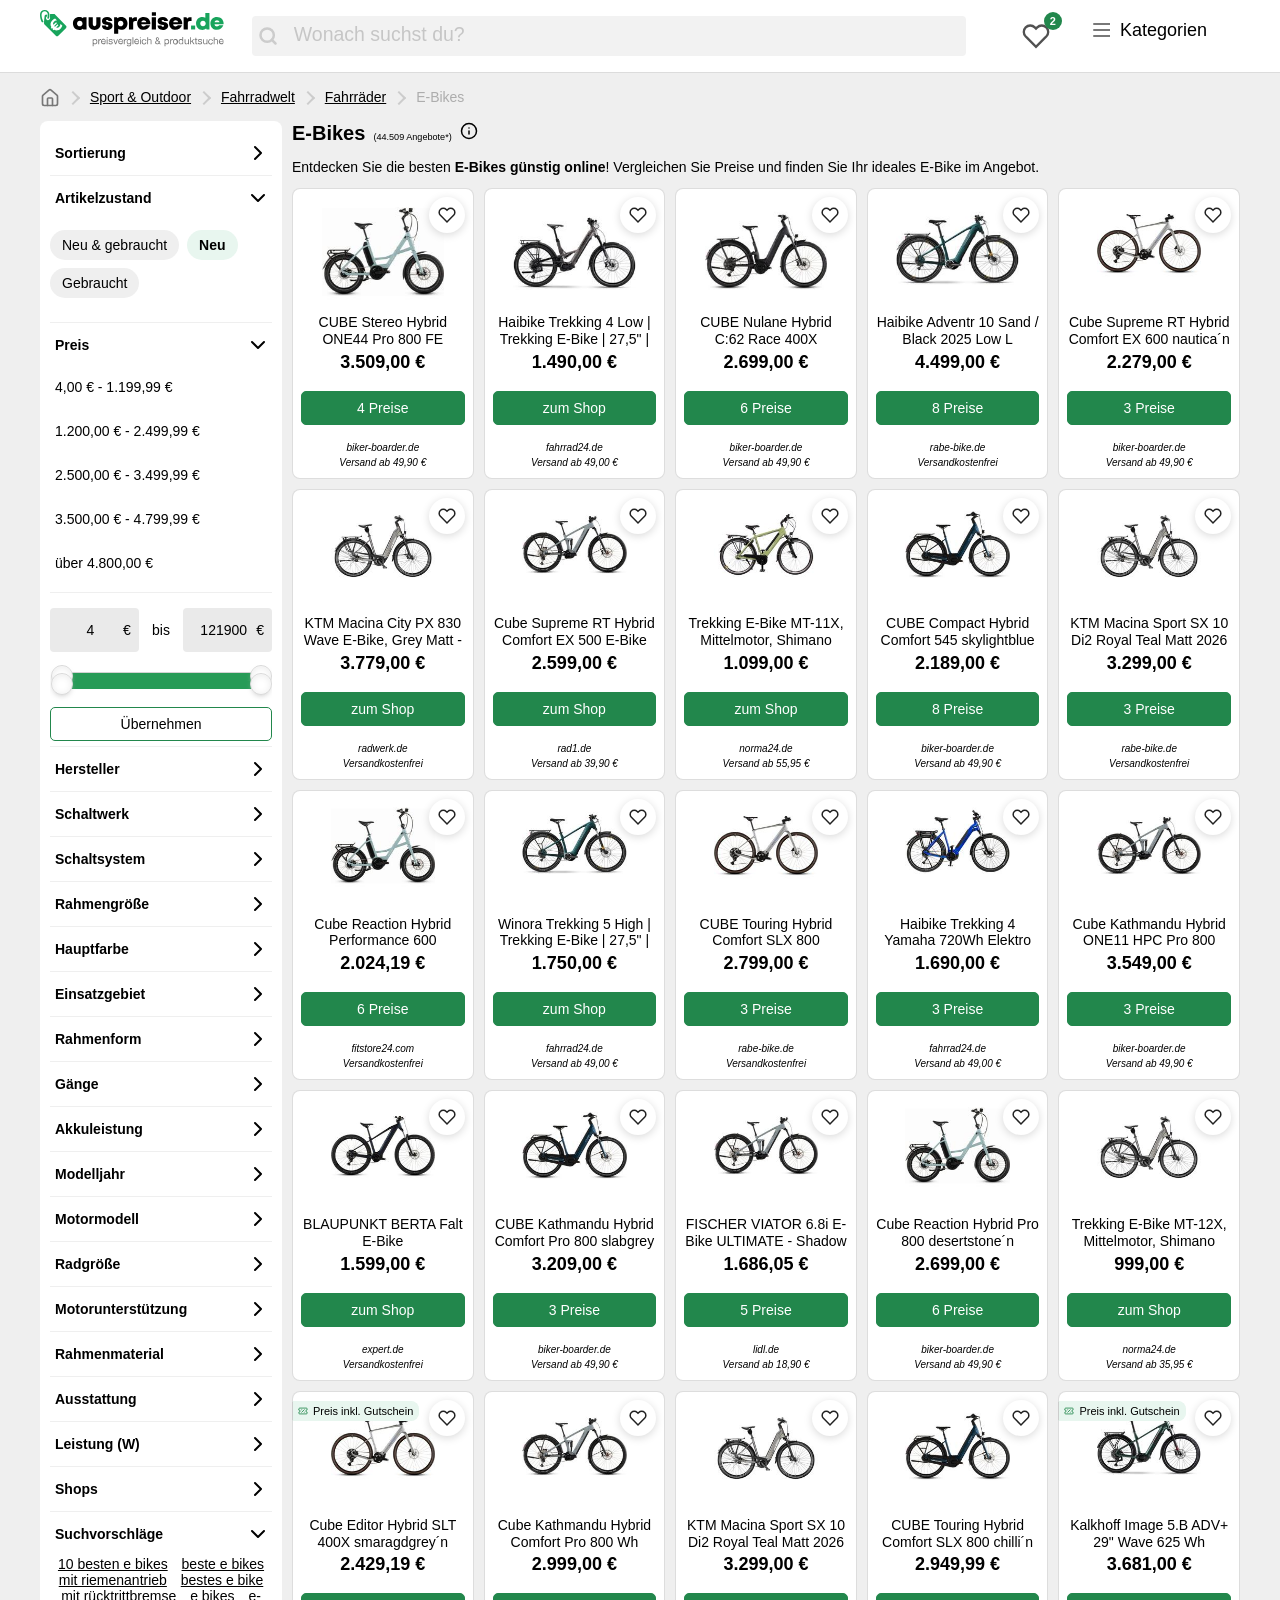
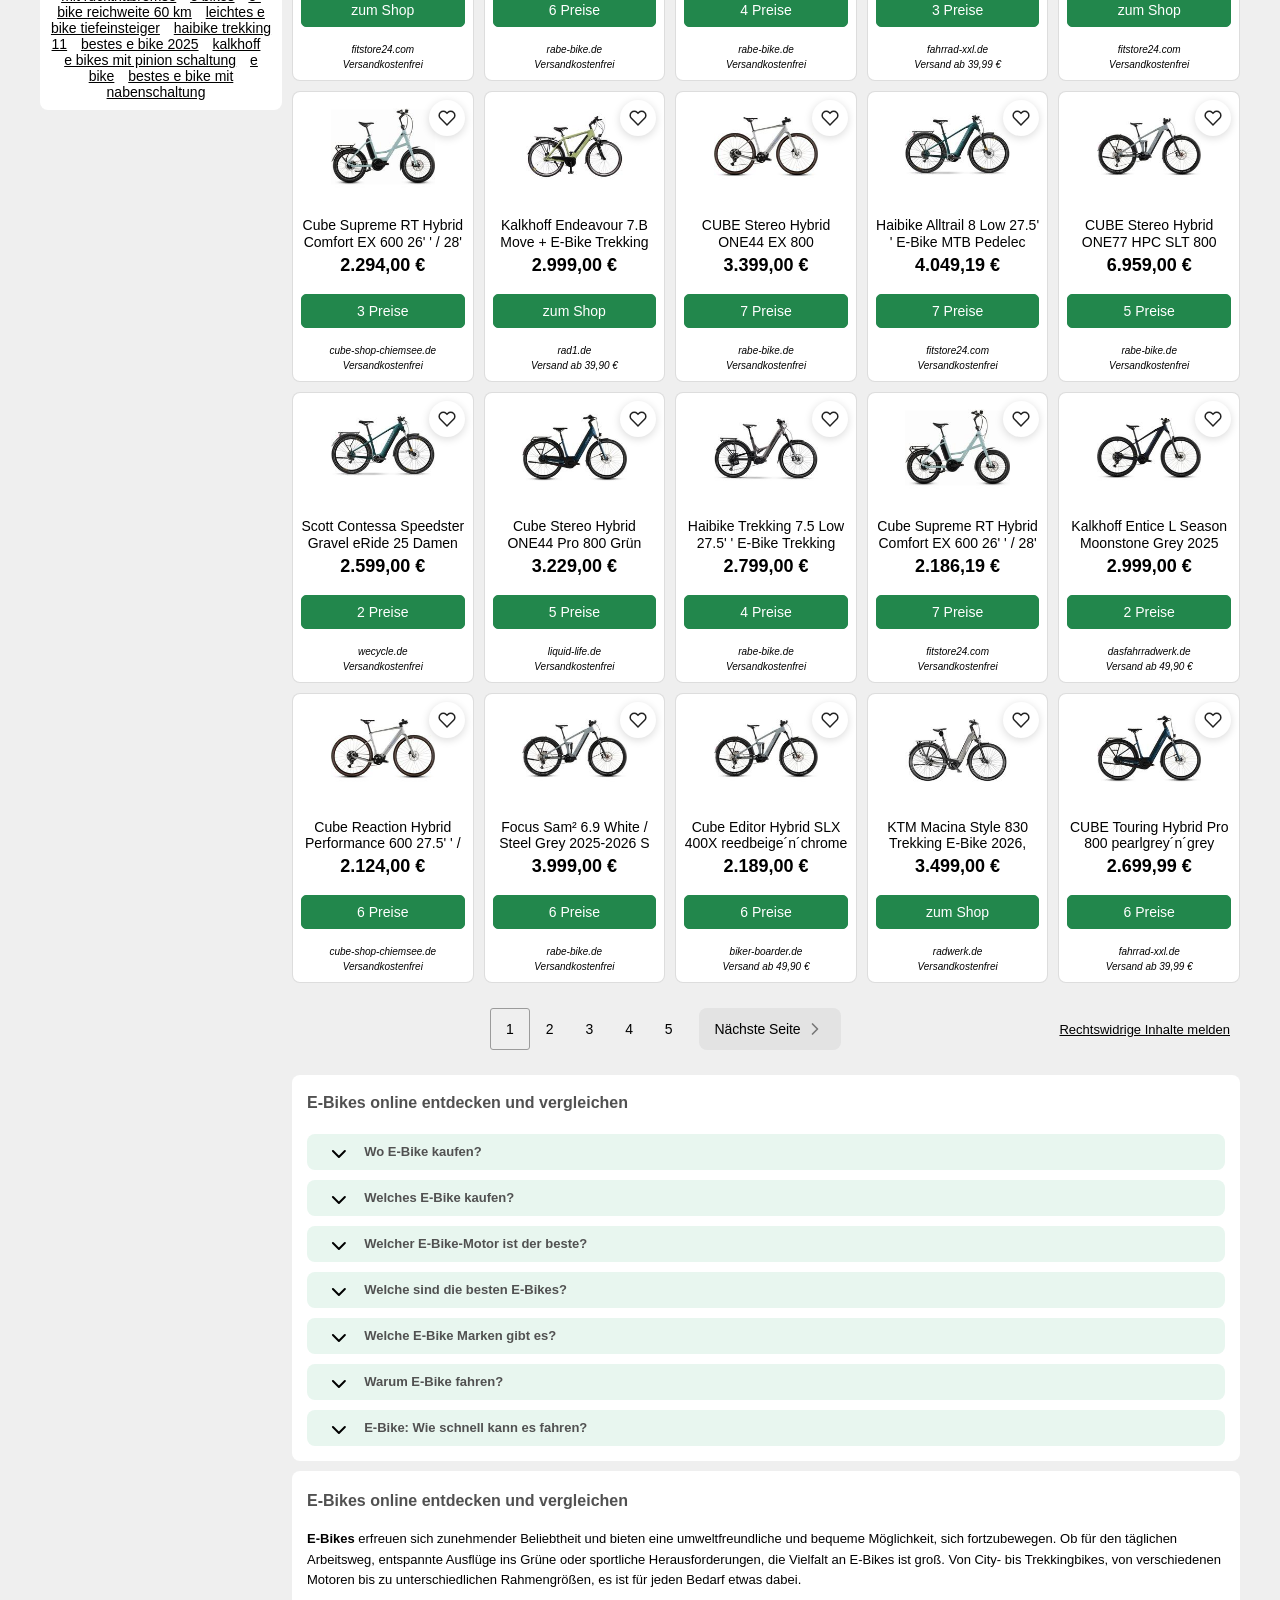
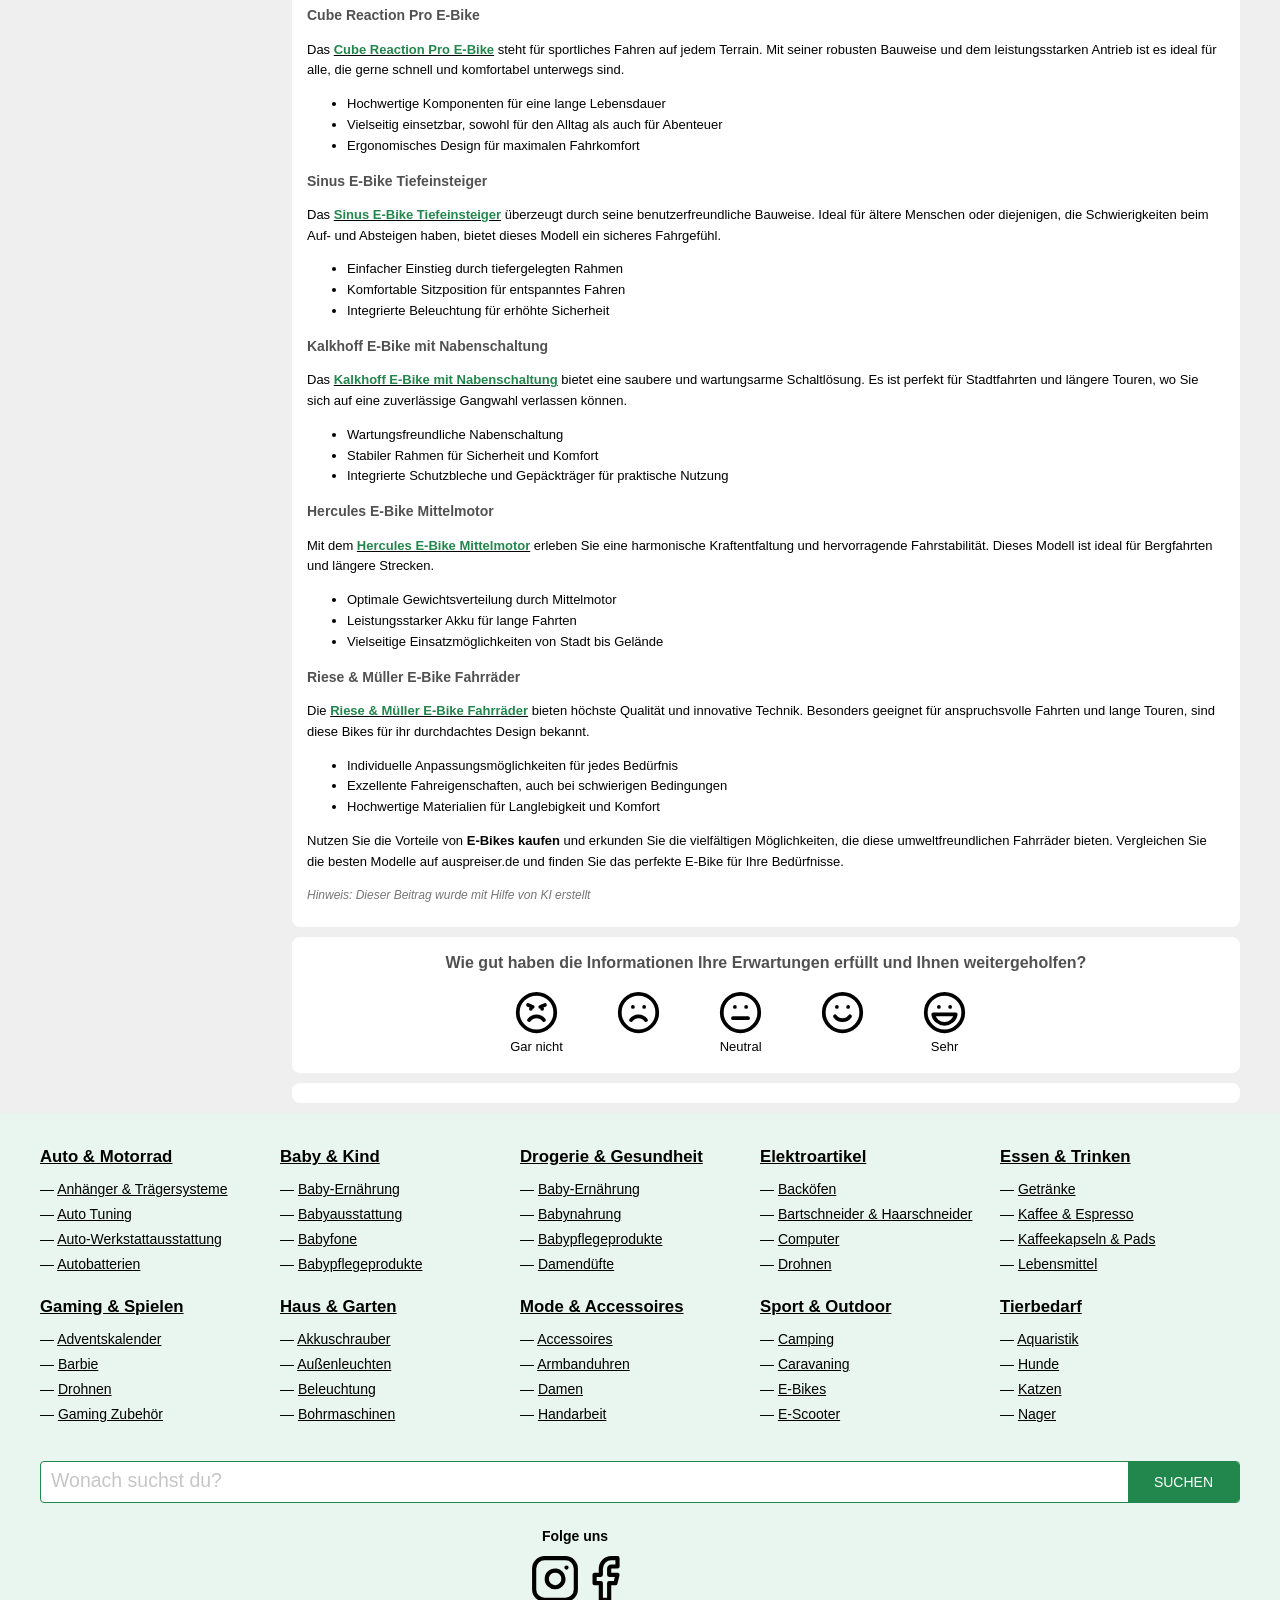
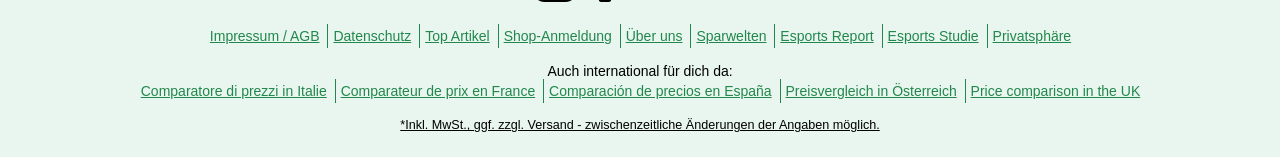
==== wp/index.html @ e805c794 "Add files via upload" ====
<!DOCTYPE html>
<!-- saved from url=(0055)https://www.auspreiser.de/kategorien/e-bikes-18635.html -->
<html lang="de"><head><meta http-equiv="Content-Type" content="text/html; charset=UTF-8">
        <meta name="facebook-domain-verification" content="nh3fqtd2034da78tnxrek4kipewx4g">
        
        <meta name="viewport" content="width=device-width, initial-scale=1.0, maximum-scale=1.0, user-scalable=no">
        <title>E-Bikes günstig kaufen bei auspreiser.de</title>
        <meta name="description" content="44509 E-Bike Angebote ✅ im Preisvergleich ► Entdecken Sie günstige E-Bikes im Angebot und bestellen Sie einfach online!">
        <meta name="robots" content="index,follow">
        <link rel="canonical" href="https://www.auspreiser.de/kategorien/e-bikes-18635.html">
        <meta property="og:url" content="https://www.auspreiser.de/kategorien/e-bikes-18635.html">
        <meta property="og:type" content="website">
        <meta property="og:title" content="E-Bikes günstig kaufen bei auspreiser.de">
        <meta property="og:description" content="44509 E-Bike Angebote ✅ im Preisvergleich ► Entdecken Sie günstige E-Bikes im Angebot und bestellen Sie einfach online!">
        <meta property="og:image" content="https://www.auspreiser.de/assets/img/auspreiser_de/logo-retina-0a1f962d541d98f2766a923a46d51fda.png">
        <meta name="abTests" data-ab-tests="{}">
            <link rel="preload" href="https://www.auspreiser.de/assets/fonts/montserrat/v26/montserrat_latin_normal_300.woff2" as="font" type="font/woff2" crossorigin="">
            <link rel="preload" href="https://www.auspreiser.de/assets/fonts/montserrat/v26/montserrat_latin_normal_400.woff2" as="font" type="font/woff2" crossorigin="">
            <link rel="preload" href="https://www.auspreiser.de/assets/fonts/montserrat/v26/montserrat_latin_normal_500.woff2" as="font" type="font/woff2" crossorigin="">
            <link rel="preload" href="https://www.auspreiser.de/assets/fonts/montserrat/v26/montserrat_latin_normal_700.woff2" as="font" type="font/woff2" crossorigin="">

    <style>
                @font-face {
                    font-family:Montserrat;
                    font-style: normal;
                    font-weight: 300;
                    src: url(/assets/fonts/montserrat/v26/montserrat_latin_normal_300.woff2) format('woff2');
                    unicode-range: U+0000-00FF, U+0131, U+0152-0153, U+02BB-02BC, U+02C6, U+02DA, U+02DC, U+2000-206F, U+2074, U+20AC, U+2122, U+2191, U+2193, U+2212, U+2215, U+FEFF, U+FFFD
                }
                @font-face {
                    font-family:Montserrat;
                    font-style: normal;
                    font-weight: 400;
                    src: url(/assets/fonts/montserrat/v26/montserrat_latin_normal_400.woff2) format('woff2');
                    unicode-range: U+0000-00FF, U+0131, U+0152-0153, U+02BB-02BC, U+02C6, U+02DA, U+02DC, U+2000-206F, U+2074, U+20AC, U+2122, U+2191, U+2193, U+2212, U+2215, U+FEFF, U+FFFD
                }
                @font-face {
                    font-family:Montserrat;
                    font-style: normal;
                    font-weight: 500;
                    src: url(/assets/fonts/montserrat/v26/montserrat_latin_normal_500.woff2) format('woff2');
                    unicode-range: U+0000-00FF, U+0131, U+0152-0153, U+02BB-02BC, U+02C6, U+02DA, U+02DC, U+2000-206F, U+2074, U+20AC, U+2122, U+2191, U+2193, U+2212, U+2215, U+FEFF, U+FFFD
                }
                @font-face {
                    font-family:Montserrat;
                    font-style: normal;
                    font-weight: 700;
                    src: url(/assets/fonts/montserrat/v26/montserrat_latin_normal_700.woff2) format('woff2');
                    unicode-range: U+0000-00FF, U+0131, U+0152-0153, U+02BB-02BC, U+02C6, U+02DA, U+02DC, U+2000-206F, U+2074, U+20AC, U+2122, U+2191, U+2193, U+2212, U+2215, U+FEFF, U+FFFD
                }
    </style>
        <link rel="search" href="https://www.auspreiser.de/opensearch.xml" type="application/opensearchdescription+xml" title="Auspreiser.de - Ihr kompetenter Preisvergleich">
    <link rel="icon" href="https://www.auspreiser.de/assets/img/auspreiser_de/favicon-1a357076e575f9d7127336af0ae8005b.ico" type="image/x-icon">
        <link rel="manifest" href="https://www.auspreiser.de/manifest.json">
    <link rel="stylesheet" href="./assets/generic-a8c0a2b5c58f7947066c9a21b53900ba.css">
        <link rel="stylesheet" href="./assets/generic.comp-72053154a364e53b308f49fab363f5c7.css" as="style" onload="this.onload=null;this.rel=&#39;stylesheet&#39;">
        <noscript>
            <link rel="stylesheet" href="/assets/styles/themes/auspreiser-like/generic.comp-72053154a364e53b308f49fab363f5c7.css">
        </noscript>
        <noscript>
            <style>
                .lazy-load {
                    display: none !important;
                }

                .collapse {
                    display: block !important;
                }

                .toggle-icon-collapsible {
                    display: none !important;
                }
            </style>
        </noscript>
    <style id="wl-styles">
        /* Merkzettel / Wishlist – Prototyp-Erweiterung (Auspreiser-Grün #22874c) */
        .tile-content .tile-img-container { position: relative; }

        .wl-heart {
            position: absolute;
            top: 8px;
            right: 8px;
            width: 36px;
            height: 36px;
            padding: 0;
            background: #fff;
            border: none;
            border-radius: 50%;
            display: flex;
            align-items: center;
            justify-content: center;
            cursor: pointer;
            box-shadow: 0 2px 8px rgba(0, 0, 0, 0.15);
            transition: transform 0.15s ease;
            z-index: 3;
        }
        .wl-heart:hover { transform: scale(1.1); }
        .wl-heart svg {
            width: 18px;
            height: 18px;
            fill: none;
            stroke: #222;
            stroke-width: 2;
            transition: fill 0.15s ease, stroke 0.15s ease;
        }
        .wl-heart.active svg { fill: #22874c; stroke: #22874c; }

        /* Header-Button + Badge */
        .wl-header-btn {
            position: relative;
            background: transparent;
            border: none;
            padding: 6px;
            margin-left: 12px;
            cursor: pointer;
            display: inline-flex;
            align-items: center;
            color: #515151;
            transition: color 0.15s ease;
        }
        .wl-header-btn:hover { color: #22874c; }
        .wl-header-btn svg {
            width: 26px;
            height: 26px;
            fill: none;
            stroke: currentColor;
            stroke-width: 2;
        }
        .wl-badge {
            position: absolute;
            top: -2px;
            right: -4px;
            min-width: 18px;
            height: 18px;
            padding: 0 4px;
            background: #22874c;
            color: #fff;
            font-size: 11px;
            font-weight: 700;
            line-height: 18px;
            text-align: center;
            border-radius: 9px;
            box-sizing: border-box;
        }

        /* --- Platzierung Desktop (>=992px): Suchleiste füllt Platz, Herz mit dezentem Abstand --- */
        @media screen and (min-width: 992px) {
            .header-content .search-form-wrapper {
                flex: 1 1 auto;
                width: auto;
                margin: 16px;
            }
            .header-content .category-menu {
                flex-grow: 0;
            }
            .header.header-common .header__category-menu {
                gap: 8px;
                padding-right: 8px;
            }
            /* feste, moderate Abstände statt großer auto-Lücke */
            .wl-header-btn {
                margin-left: 24px;
                margin-right: 24px;
                padding: 8px;
            }
            .wl-header-btn svg {
                width: 28px;
                height: 28px;
            }
        }

        /* --- Platzierung Mobile/Tablet (<992px): Herz in Zeile 1, links vom Burger --- */
        @media screen and (max-width: 991px) {
            .wl-header-btn {
                position: absolute;
                top: 12px;
                right: 74px;
                margin: 0;
                z-index: 11;
            }
        }
        /* Ab 770px zeigt der Burger das Label "Kategorien" -> Herz weiter nach links */
        @media screen and (min-width: 770px) and (max-width: 991px) {
            .wl-header-btn {
                right: 210px;
            }
        }

        /* Slide-out-Sidebar */
        .wl-overlay {
            position: fixed;
            inset: 0;
            z-index: 100000;
            visibility: hidden;
            opacity: 0;
            transition: visibility 0.3s, opacity 0.3s;
        }
        .wl-overlay.open { visibility: visible; opacity: 1; }
        .wl-backdrop {
            position: absolute;
            inset: 0;
            background: rgba(0, 0, 0, 0.45);
        }
        .wl-sidebar {
            position: absolute;
            top: 0;
            right: 0;
            bottom: 0;
            width: 420px;
            max-width: 100%;
            background: #fff;
            display: flex;
            flex-direction: column;
            transform: translateX(100%);
            transition: transform 0.3s ease;
            box-shadow: -2px 0 16px rgba(0, 0, 0, 0.2);
        }
        .wl-overlay.open .wl-sidebar { transform: translateX(0); }
        .wl-sidebar-header {
            display: flex;
            align-items: center;
            justify-content: space-between;
            padding: 18px 20px;
            border-bottom: 1px solid #e3e3e3;
            font-weight: 700;
            font-size: 18px;
            color: #1e1e1e;
        }
        .wl-close {
            background: none;
            border: none;
            font-size: 28px;
            line-height: 1;
            cursor: pointer;
            color: #767676;
        }
        .wl-items {
            flex: 1;
            overflow-y: auto;
            padding: 8px 20px 20px;
        }
        .wl-empty {
            padding: 40px 0;
            text-align: center;
            color: #767676;
        }
        .wl-item {
            display: flex;
            gap: 14px;
            padding: 16px 0;
            border-bottom: 1px solid #f2f2f2;
            align-items: flex-start;
        }
        .wl-item-img {
            width: 72px;
            height: 72px;
            object-fit: contain;
            flex: 0 0 auto;
            background: #fff;
        }
        .wl-item-info { flex: 1; min-width: 0; }
        .wl-item-title {
            font-size: 14px;
            color: #1e1e1e;
            display: -webkit-box;
            -webkit-line-clamp: 2;
            -webkit-box-orient: vertical;
            overflow: hidden;
        }
        .wl-item-shop { font-size: 12px; color: #767676; margin-top: 4px; }
        .wl-item-price {
            font-size: 16px;
            font-weight: 700;
            color: #22874c;
            margin-top: 6px;
        }
        .wl-item-remove {
            background: none;
            border: none;
            cursor: pointer;
            color: #9b9b9b;
            padding: 2px;
            flex: 0 0 auto;
        }
        .wl-item-remove:hover { color: #1e1e1e; }

        /* Nicht mehr verfügbares Angebot */
        .wl-item.wl-unavailable .wl-item-img {
            filter: grayscale(1);
            opacity: 0.5;
        }
        .wl-item.wl-unavailable .wl-item-title,
        .wl-item.wl-unavailable .wl-item-shop {
            color: #9b9b9b;
        }
        .wl-badge-unavailable {
            display: inline-block;
            margin-top: 6px;
            padding: 2px 8px;
            font-size: 12px;
            font-weight: 700;
            color: #c0392b;
            background: #fdecea;
            border-radius: 4px;
        }
        .wl-item-oldprice {
            font-size: 13px;
            font-weight: 400;
            color: #9b9b9b;
            text-decoration: line-through;
            margin-top: 4px;
        }

        /* Preis gefallen */
        .wl-price-row {
            display: flex;
            align-items: baseline;
            gap: 8px;
            margin-top: 6px;
            flex-wrap: wrap;
        }
        .wl-price-row .wl-item-price { margin-top: 0; }
        .wl-price-row .wl-price-was {
            font-size: 13px;
            font-weight: 400;
            color: #9b9b9b;
            text-decoration: line-through;
        }
        .wl-price-drop {
            display: inline-flex;
            align-items: center;
            gap: 3px;
            margin-top: 6px;
            padding: 2px 8px;
            font-size: 12px;
            font-weight: 700;
            color: #22874c;
            background: #e8f6ef;
            border-radius: 4px;
        }
        .wl-price-drop svg { width: 13px; height: 13px; }
    </style>
    <script src="./assets/296056725224369" async=""></script><script async="" src="./assets/fbevents.js"></script><script type="module" src="./assets/index.module.js"></script><script type="text/javascript" id="afs-script" async="true" src="./assets/ads.js"></script></head>
    <body class="auspreiser-like">
        <div id="wrapper">
    <div class="header container header-common">
        <div class="header-content container">
            <a href="https://www.auspreiser.de/" class="logo">
    <svg class="category-menu-toggle-logo" aria-label="Preisvergleich &amp; Produktsuche" data-name="Layer 1" xmlns="http://www.w3.org/2000/svg" viewBox="0 0 190 45">
        <g class="logo__label">
            <path d="M1.6,4.8c0-2,1.3-3.6,3.3-3.6C6.5,1.4,8,2.8,8,4.6c0,0.4-0.2,1.3-0.2,2C7.6,7.5,7.5,7.9,7.5,7.9v0.2
                c0,0.5,0.2,0.7,0.7,0.9s0.9-0.2,1.1-0.7c0,0,0.2-0.7,0.2-1.4s0.2-1.4,0.2-2.2C9.6,2.1,7.5,0,4.9,0C1.8-0.2,0,2.1,0,4.8
                c0,4.3,1.8,7.4,1.8,7.4c0.2,0.4,0.7,0.5,1.3,0.4c0.4-0.2,0.5-0.7,0.2-1.3C3.3,11.3,1.6,8.6,1.6,4.8z"></path>
            <path d="M26.6,16.2L15.1,4.3c0-0.2-0.5-0.2-1.5-0.2c-1.1,0-2,0-3.3,0c0,0.2,0,0.4,0,0.4c0,0.9-0.2,1.6-0.2,2.5
                c0.2,0.2,0.2,0.9,0.2,1.3c0,1.3-1.1,2.2-2.2,2.2s-2-1.1-2-2.3c0-0.7,0.4-1.4,1.1-1.8C7.4,5.7,7.4,5,7.4,4.8s0-0.2,0-0.2
                C7,4.6,6.9,4.8,6.5,4.8c-1.4,0-1.4,0-1.8,1.4C4.4,8.8,3.8,14,4.4,14.7l11.8,11.7c0.7,0.7,1.8,0.7,2.5,0l7.8-7.7
                C27.3,18,27.3,16.9,26.6,16.2z M21,19.1c-1,1-2.1,1.6-3.2,1.7c-1.1,0.2-2.2-0.1-3.3-0.7l-0.8,0.7l-0.8-1.2l0.4-0.4
                c-0.2-0.1-0.3-0.3-0.5-0.4c-0.1-0.1-0.2-0.2-0.3-0.3l-0.6,0.6l-0.8-1.2l0.5-0.5c-0.7-1.1-0.9-2.2-0.8-3.4c0.1-1.2,0.7-2.3,1.7-3.3
                c0.8-0.8,1.8-1.4,2.9-1.9l1.8,1.8L17,10.8c-1.2,0.1-2.1,0.5-2.7,1.1c-1,1-1.2,2-0.6,3.3l2.8-2.8l0.8,1.2l-2.8,2.8
                c0.1,0.1,0.2,0.2,0.3,0.3c0.1,0.1,0.3,0.3,0.5,0.4l2.7-2.6l0.8,1.2l-2.2,2.2c1.2,0.4,2.2,0.2,3.2-0.7c0.6-0.6,0.9-1.4,1.1-2.6
                l0.2-0.2l1.8,1.8C22.4,17.3,21.8,18.3,21,19.1z"></path>
        </g>
        <g class="logo__text">
            <path d="M44.4,7.5l-0.4,1c-1-0.9-2.3-1.3-3.8-1.3c-3.8,0-6.5,2.7-6.5,6.6s2.7,6.6,6.5,6.6c1.4,0,2.7-0.5,3.7-1.3
	            l0.4,0.9h3.3V7.5H44.4z M40.7,16.6c-1.6,0-2.8-1.2-2.8-2.9c0-1.6,1.2-2.8,2.8-2.8s2.8,1.2,2.8,2.8C43.5,15.4,42.3,16.6,40.7,16.6z"></path>
            <path d="M55.8,20.4c3.7,0,6.1-2.3,6.1-5.7V7.5h-4.3v6.9c0,1.3-0.7,2.1-1.8,2.1S54,15.7,54,14.4V7.5h-4.3v7.1
	            C49.6,18.1,52.1,20.4,55.8,20.4z"></path>
            <path d="M68.7,20.4c3.3,0,5.5-1.7,5.5-4.3c0-3.1-2.6-3.5-4.6-3.9c-1.2-0.2-2.1-0.4-2.1-1.1c0-0.6,0.5-0.9,1.2-0.9
                c0.8,0,1.3,0.4,1.3,1.1h4c0-2.5-2.1-4.2-5.3-4.2c-3.2,0-5.3,1.6-5.3,4.1c0,3,2.6,3.6,4.5,3.9c1.2,0.2,2.1,0.4,2.1,1.1
                c0,0.6-0.6,1-1.2,1c-0.8,0-1.4-0.4-1.4-1.3h-4.1C63.3,18.6,65.3,20.4,68.7,20.4z"></path>
            <path d="M83,7.1c-1.5,0-2.8,0.5-3.8,1.4l-0.5-1h-2.9v16.9H80v-4.9c0.9,0.5,1.9,0.8,3,0.8c3.8,0,6.5-2.8,6.5-6.6
	            S86.8,7.1,83,7.1z M82.5,16.6c-1.6,0-2.8-1.2-2.8-2.9c0-1.6,1.2-2.8,2.8-2.8c1.6,0,2.8,1.2,2.8,2.8C85.2,15.4,84,16.6,82.5,16.6z"></path>
            <path d="M98,7.5c-1.5,0-2.5,0.4-3.4,1.4l-0.7-1.4H91v12.4h4.3v-6.3c0-1.6,0.6-2.3,2.1-2.3h1.7V7.5H98z"></path>
            <path d="M112.9,13.6c0-3.6-2.8-6.5-6.8-6.5c-3.9,0-6.7,2.8-6.7,6.6s2.9,6.6,6.7,6.6c3.1,0,5.6-1.8,6.5-4.6h-4.3
                c-0.4,0.7-1.2,1.2-2.2,1.2c-1.4,0-2.3-0.7-2.5-2.2h9.2C112.8,14.4,112.9,14,112.9,13.6z M106.1,10.5c1.3,0,2.2,0.7,2.6,1.9h-5
                C104,11.2,104.9,10.5,106.1,10.5z"></path>
            <path d="M114.4,6h4.2V2.3h-4.2V6z M114.3,19.9h4.3V7.5h-4.3V19.9z"></path>
            <path d="M125.6,20.4c3.3,0,5.5-1.7,5.5-4.3c0-3.1-2.6-3.5-4.6-3.9c-1.2-0.2-2.1-0.4-2.1-1.1c0-0.6,0.5-0.9,1.2-0.9
                c0.8,0,1.3,0.4,1.3,1.1h4c0-2.5-2.1-4.2-5.3-4.2s-5.3,1.6-5.3,4.1c0,3,2.6,3.6,4.5,3.9c1.2,0.2,2.1,0.4,2.1,1.1c0,0.6-0.6,1-1.2,1
                c-0.8,0-1.4-0.4-1.4-1.3h-4.1C120.2,18.6,122.2,20.4,125.6,20.4z"></path>
            <path d="M145.5,13.6c0-3.6-2.8-6.5-6.8-6.5c-3.9,0-6.7,2.8-6.7,6.6s2.9,6.6,6.7,6.6c3.1,0,5.6-1.8,6.5-4.6h-4.3
                c-0.4,0.7-1.2,1.2-2.2,1.2c-1.4,0-2.3-0.7-2.5-2.2h9.2C145.4,14.4,145.5,14,145.5,13.6z M138.7,10.5c1.3,0,2.2,0.7,2.6,1.9h-5
                C136.6,11.2,137.5,10.5,138.7,10.5z"></path>
            <path d="M153.9,7.5c-1.5,0-2.5,0.4-3.4,1.4l-0.7-1.4h-2.9v12.4h4.3v-6.3c0-1.6,0.6-2.3,2.1-2.3h1.7V7.5H153.9z"></path>
        </g>
        <g class="logo__title">
            <path d="M54.7,29.8v0.7h0c0.1-0.3,0.4-0.5,0.7-0.6c0.3-0.1,0.6-0.2,1-0.2c0.4,0,0.7,0.1,1,0.2c0.3,0.1,0.5,0.3,0.7,0.6
                c0.2,0.2,0.3,0.5,0.4,0.9c0.1,0.3,0.1,0.7,0.1,1c0,0.4,0,0.7-0.1,1c-0.1,0.3-0.2,0.6-0.4,0.9s-0.4,0.4-0.7,0.6
                c-0.3,0.1-0.6,0.2-1,0.2c-0.1,0-0.3,0-0.4,0c-0.2,0-0.3-0.1-0.5-0.1c-0.2-0.1-0.3-0.1-0.4-0.2s-0.3-0.2-0.3-0.4h0V37h-0.9v-7.1
                H54.7z M57.7,31.7c-0.1-0.2-0.2-0.4-0.3-0.6c-0.1-0.2-0.3-0.3-0.5-0.4c-0.2-0.1-0.4-0.2-0.7-0.2c-0.3,0-0.5,0.1-0.7,0.2
                c-0.2,0.1-0.4,0.3-0.5,0.4c-0.1,0.2-0.2,0.4-0.3,0.6c-0.1,0.2-0.1,0.5-0.1,0.7c0,0.3,0,0.5,0.1,0.7c0.1,0.2,0.2,0.4,0.3,0.6
                c0.1,0.2,0.3,0.3,0.5,0.4c0.2,0.1,0.5,0.2,0.8,0.2c0.3,0,0.5-0.1,0.7-0.2s0.4-0.3,0.5-0.5s0.2-0.4,0.3-0.6c0.1-0.2,0.1-0.5,0.1-0.7
                C57.8,32.1,57.8,31.9,57.7,31.7z"></path>
            <path d="M60.5,29.8v1.1h0c0.2-0.4,0.5-0.7,0.8-0.9c0.3-0.2,0.7-0.3,1.1-0.3v0.9c-0.3,0-0.6,0-0.9,0.1
           		c-0.2,0.1-0.4,0.2-0.6,0.4s-0.3,0.4-0.3,0.7c-0.1,0.3-0.1,0.6-0.1,0.9V35h-0.9v-5.2H60.5z"></path>
            <path d="M66.5,34.7c-0.4,0.3-0.9,0.4-1.5,0.4c-0.4,0-0.8-0.1-1.1-0.2c-0.3-0.1-0.6-0.3-0.8-0.6
                c-0.2-0.2-0.4-0.5-0.5-0.9c-0.1-0.3-0.2-0.7-0.2-1.1c0-0.4,0.1-0.8,0.2-1.1c0.1-0.3,0.3-0.6,0.5-0.9c0.2-0.2,0.5-0.4,0.8-0.6
                c0.3-0.1,0.6-0.2,1-0.2c0.5,0,0.8,0.1,1.1,0.3c0.3,0.2,0.5,0.4,0.7,0.7c0.2,0.3,0.3,0.6,0.4,1c0.1,0.3,0.1,0.7,0.1,1h-3.9
                c0,0.2,0,0.4,0.1,0.6c0.1,0.2,0.2,0.4,0.3,0.5c0.1,0.2,0.3,0.3,0.5,0.4c0.2,0.1,0.4,0.1,0.7,0.1c0.4,0,0.7-0.1,0.9-0.2
                s0.4-0.4,0.5-0.8h0.8C67.1,33.9,66.9,34.4,66.5,34.7z M66.3,31.3c-0.1-0.2-0.2-0.3-0.3-0.5c-0.1-0.1-0.3-0.2-0.5-0.3
                c-0.2-0.1-0.4-0.1-0.6-0.1c-0.2,0-0.4,0-0.6,0.1c-0.2,0.1-0.3,0.2-0.5,0.3c-0.1,0.1-0.2,0.3-0.3,0.5c-0.1,0.2-0.1,0.4-0.1,0.6h3
                C66.4,31.7,66.4,31.5,66.3,31.3z"></path>
            <path d="M68.3,28.9v-1h0.9v1H68.3z M69.1,29.8V35h-0.9v-5.2H69.1z"></path>
            <path d="M71.1,33.8c0.1,0.1,0.2,0.2,0.3,0.3c0.1,0.1,0.3,0.1,0.4,0.2s0.3,0,0.5,0c0.1,0,0.3,0,0.4,0
                c0.1,0,0.3-0.1,0.4-0.1c0.1-0.1,0.2-0.1,0.3-0.2c0.1-0.1,0.1-0.2,0.1-0.4c0-0.2-0.1-0.4-0.2-0.5c-0.2-0.1-0.4-0.2-0.6-0.3
                c-0.2-0.1-0.5-0.1-0.8-0.2s-0.6-0.1-0.8-0.2c-0.2-0.1-0.5-0.2-0.6-0.4s-0.2-0.4-0.2-0.8c0-0.3,0.1-0.5,0.2-0.7
                c0.1-0.2,0.3-0.3,0.4-0.5c0.2-0.1,0.4-0.2,0.6-0.3s0.5-0.1,0.7-0.1c0.3,0,0.6,0,0.8,0.1c0.2,0,0.5,0.1,0.7,0.3s0.3,0.3,0.5,0.5
                s0.2,0.5,0.2,0.8h-0.9c0-0.2-0.1-0.3-0.1-0.4c-0.1-0.1-0.2-0.2-0.3-0.3c-0.1-0.1-0.2-0.1-0.4-0.1s-0.3,0-0.4,0c-0.1,0-0.3,0-0.4,0
                c-0.1,0-0.2,0.1-0.4,0.1c-0.1,0-0.2,0.1-0.3,0.2c-0.1,0.1-0.1,0.2-0.1,0.3c0,0.1,0.1,0.3,0.2,0.4c0.1,0.1,0.2,0.2,0.4,0.2
                c0.2,0.1,0.3,0.1,0.5,0.2c0.2,0,0.4,0.1,0.6,0.1c0.2,0,0.4,0.1,0.6,0.2c0.2,0.1,0.4,0.2,0.5,0.3s0.3,0.2,0.4,0.4
                c0.1,0.2,0.1,0.4,0.1,0.6c0,0.3-0.1,0.6-0.2,0.8c-0.1,0.2-0.3,0.4-0.5,0.5c-0.2,0.1-0.4,0.2-0.7,0.3c-0.3,0-0.5,0.1-0.8,0.1
                c-0.3,0-0.6,0-0.8-0.1c-0.3-0.1-0.5-0.2-0.7-0.3c-0.2-0.1-0.4-0.3-0.5-0.5c-0.1-0.2-0.2-0.5-0.2-0.8H71C71,33.6,71,33.7,71.1,33.8z"></path>
            <path d="M76.9,35l-1.9-5.2h0.9l1.5,4.3h0l1.4-4.3h0.9L77.8,35H76.9z"></path>
            <path d="M84.1,34.7c-0.4,0.3-0.9,0.4-1.5,0.4c-0.4,0-0.8-0.1-1.1-0.2c-0.3-0.1-0.6-0.3-0.8-0.6
                c-0.2-0.2-0.4-0.5-0.5-0.9c-0.1-0.3-0.2-0.7-0.2-1.1c0-0.4,0.1-0.8,0.2-1.1c0.1-0.3,0.3-0.6,0.5-0.9c0.2-0.2,0.5-0.4,0.8-0.6
                c0.3-0.1,0.6-0.2,1-0.2c0.5,0,0.8,0.1,1.1,0.3c0.3,0.2,0.5,0.4,0.7,0.7c0.2,0.3,0.3,0.6,0.4,1c0.1,0.3,0.1,0.7,0.1,1h-3.9
                c0,0.2,0,0.4,0.1,0.6c0.1,0.2,0.2,0.4,0.3,0.5c0.1,0.2,0.3,0.3,0.5,0.4c0.2,0.1,0.4,0.1,0.7,0.1c0.4,0,0.7-0.1,0.9-0.2
                s0.4-0.4,0.5-0.8h0.8C84.7,33.9,84.5,34.4,84.1,34.7z M83.9,31.3c-0.1-0.2-0.2-0.3-0.3-0.5c-0.1-0.1-0.3-0.2-0.5-0.3
                c-0.2-0.1-0.4-0.1-0.6-0.1c-0.2,0-0.4,0-0.6,0.1c-0.2,0.1-0.3,0.2-0.5,0.3c-0.1,0.1-0.2,0.3-0.3,0.5c-0.1,0.2-0.1,0.4-0.1,0.6h3
                C84,31.7,84,31.5,83.9,31.3z"></path>
            <path d="M86.6,29.8v1.1h0c0.2-0.4,0.5-0.7,0.8-0.9c0.3-0.2,0.7-0.3,1.1-0.3v0.9c-0.3,0-0.6,0-0.9,0.1
		        c-0.2,0.1-0.4,0.2-0.6,0.4s-0.3,0.4-0.3,0.7c-0.1,0.3-0.1,0.6-0.1,0.9V35h-0.9v-5.2H86.6z"></path>
            <path d="M92.7,36.5c-0.4,0.4-1,0.6-1.8,0.6c-0.2,0-0.5,0-0.7-0.1c-0.2-0.1-0.5-0.1-0.7-0.3c-0.2-0.1-0.4-0.3-0.5-0.5
                s-0.2-0.4-0.2-0.7h0.9c0,0.2,0.1,0.3,0.1,0.4c0.1,0.1,0.2,0.2,0.3,0.3c0.1,0.1,0.3,0.1,0.4,0.1c0.2,0,0.3,0,0.4,0
                c0.3,0,0.5,0,0.7-0.1s0.4-0.2,0.5-0.4s0.2-0.4,0.3-0.6s0.1-0.5,0.1-0.8v-0.3h0c-0.1,0.3-0.4,0.6-0.7,0.7C91.5,35,91.2,35,90.9,35
                c-0.4,0-0.7-0.1-1-0.2c-0.3-0.1-0.5-0.3-0.7-0.6c-0.2-0.2-0.3-0.5-0.4-0.8s-0.1-0.7-0.1-1c0-0.3,0-0.6,0.1-0.9s0.2-0.6,0.4-0.9
                s0.4-0.5,0.7-0.7s0.7-0.3,1.1-0.3c0.3,0,0.6,0.1,0.9,0.2s0.5,0.4,0.6,0.6h0v-0.7h0.8v4.7C93.3,35.4,93.1,36,92.7,36.5z M91.7,34.1
                c0.2-0.1,0.4-0.3,0.5-0.5c0.1-0.2,0.2-0.4,0.3-0.6c0.1-0.2,0.1-0.5,0.1-0.7c0-0.2,0-0.4-0.1-0.7c-0.1-0.2-0.1-0.4-0.3-0.6
                s-0.3-0.3-0.5-0.4c-0.2-0.1-0.4-0.2-0.7-0.2c-0.3,0-0.5,0.1-0.7,0.2S90,30.9,89.8,31c-0.1,0.2-0.2,0.4-0.3,0.6
                c-0.1,0.2-0.1,0.5-0.1,0.7c0,0.2,0,0.5,0.1,0.7c0,0.2,0.1,0.4,0.2,0.6c0.1,0.2,0.3,0.3,0.5,0.5c0.2,0.1,0.4,0.2,0.7,0.2
                C91.2,34.3,91.5,34.3,91.7,34.1z"></path>
            <path d="M95.5,27.9V35h-0.9v-7.1H95.5z"></path>
            <path d="M100.5,34.7c-0.4,0.3-0.9,0.4-1.5,0.4c-0.4,0-0.8-0.1-1.1-0.2c-0.3-0.1-0.6-0.3-0.8-0.6
                c-0.2-0.2-0.4-0.5-0.5-0.9c-0.1-0.3-0.2-0.7-0.2-1.1c0-0.4,0.1-0.8,0.2-1.1c0.1-0.3,0.3-0.6,0.5-0.9c0.2-0.2,0.5-0.4,0.8-0.6
                c0.3-0.1,0.6-0.2,1-0.2c0.5,0,0.8,0.1,1.1,0.3c0.3,0.2,0.5,0.4,0.7,0.7c0.2,0.3,0.3,0.6,0.4,1s0.1,0.7,0.1,1h-3.9
                c0,0.2,0,0.4,0.1,0.6c0.1,0.2,0.2,0.4,0.3,0.5c0.1,0.2,0.3,0.3,0.5,0.4c0.2,0.1,0.5,0.1,0.7,0.1c0.4,0,0.7-0.1,0.9-0.2
                c0.2-0.2,0.4-0.4,0.5-0.8h0.8C101.1,33.9,100.9,34.4,100.5,34.7z M100.3,31.3c-0.1-0.2-0.2-0.3-0.3-0.5c-0.1-0.1-0.3-0.2-0.5-0.3
                c-0.2-0.1-0.4-0.1-0.6-0.1c-0.2,0-0.4,0-0.6,0.1c-0.2,0.1-0.3,0.2-0.5,0.3c-0.1,0.1-0.2,0.3-0.3,0.5c-0.1,0.2-0.1,0.4-0.1,0.6h3
                C100.4,31.7,100.4,31.5,100.3,31.3z"></path>
            <path d="M102.2,28.9v-1h0.8v1H102.2z M103.1,29.8V35h-0.8v-5.2H103.1z"></path>
            <path d="M107.5,30.7c-0.2-0.2-0.5-0.3-0.9-0.3c-0.3,0-0.6,0.1-0.8,0.2c-0.2,0.1-0.4,0.3-0.5,0.5
                c-0.1,0.2-0.2,0.4-0.3,0.6c-0.1,0.2-0.1,0.5-0.1,0.8c0,0.2,0,0.5,0.1,0.7c0.1,0.2,0.1,0.4,0.3,0.6s0.3,0.3,0.5,0.4s0.4,0.2,0.7,0.2
                c0.4,0,0.7-0.1,1-0.3c0.2-0.2,0.4-0.5,0.4-0.9h0.9c-0.1,0.6-0.3,1.1-0.7,1.5c-0.4,0.3-0.9,0.5-1.6,0.5c-0.4,0-0.7-0.1-1-0.2
                c-0.3-0.1-0.6-0.3-0.8-0.5c-0.2-0.2-0.4-0.5-0.5-0.8c-0.1-0.3-0.2-0.7-0.2-1.1s0-0.7,0.1-1.1c0.1-0.3,0.3-0.6,0.5-0.9
                c0.2-0.2,0.5-0.4,0.8-0.6s0.7-0.2,1.1-0.2c0.3,0,0.6,0,0.8,0.1c0.3,0.1,0.5,0.2,0.7,0.3c0.2,0.1,0.4,0.3,0.5,0.6
                c0.1,0.2,0.2,0.5,0.2,0.8h-0.9C107.9,31.2,107.7,30.9,107.5,30.7z"></path>
            <path d="M110.6,27.9v2.7h0c0.1-0.2,0.2-0.3,0.3-0.4c0.1-0.1,0.3-0.2,0.4-0.3s0.3-0.1,0.5-0.2s0.3,0,0.5,0
                c0.3,0,0.6,0,0.8,0.1c0.2,0.1,0.4,0.2,0.5,0.4c0.1,0.2,0.2,0.4,0.3,0.6c0.1,0.2,0.1,0.5,0.1,0.8V35h-0.8v-3.5
                c0-0.3-0.1-0.6-0.3-0.8s-0.4-0.3-0.8-0.3c-0.3,0-0.5,0-0.7,0.1c-0.2,0.1-0.3,0.2-0.5,0.3s-0.2,0.3-0.3,0.5
                c-0.1,0.2-0.1,0.4-0.1,0.6V35h-0.8v-7.1H110.6z"></path>
            <path d="M121.2,34.9c-0.4,0.2-0.8,0.2-1.1,0.2c-0.5,0-0.9-0.1-1.2-0.2c-0.3-0.1-0.5-0.3-0.7-0.5
                c-0.2-0.2-0.3-0.4-0.3-0.6c0-0.2-0.1-0.4-0.1-0.5c0-0.3,0-0.5,0.1-0.7c0.1-0.2,0.2-0.4,0.4-0.6c0.2-0.2,0.3-0.3,0.5-0.5
                c0.2-0.1,0.4-0.3,0.6-0.4c-0.1-0.1-0.2-0.3-0.3-0.4c-0.1-0.1-0.2-0.3-0.3-0.4c-0.1-0.1-0.1-0.3-0.2-0.4c0-0.1-0.1-0.3-0.1-0.5
                c0-0.2,0-0.4,0.1-0.6c0.1-0.2,0.2-0.3,0.3-0.5s0.3-0.2,0.5-0.3c0.2-0.1,0.4-0.1,0.7-0.1c0.2,0,0.4,0,0.6,0.1
                c0.2,0.1,0.4,0.2,0.6,0.3c0.2,0.1,0.3,0.3,0.4,0.5c0.1,0.2,0.1,0.4,0.1,0.6c0,0.2,0,0.4-0.1,0.6s-0.2,0.4-0.3,0.5
                c-0.1,0.2-0.3,0.3-0.4,0.4s-0.3,0.2-0.5,0.3l1.3,1.6c0.1-0.4,0.2-0.7,0.2-1.1h0.8c0,0.2,0,0.4-0.1,0.5c0,0.2-0.1,0.3-0.1,0.4
                c0,0.1-0.1,0.3-0.1,0.4c-0.1,0.1-0.1,0.3-0.2,0.4l1.4,1.6h-1.1l-0.8-0.9C121.8,34.4,121.6,34.7,121.2,34.9z M119.5,31.8
                c-0.1,0.1-0.3,0.2-0.4,0.3c-0.1,0.1-0.2,0.3-0.3,0.4c-0.1,0.2-0.1,0.3-0.1,0.6c0,0.2,0,0.3,0.1,0.5c0.1,0.1,0.2,0.3,0.3,0.4
                c0.1,0.1,0.3,0.2,0.4,0.2c0.2,0.1,0.3,0.1,0.5,0.1c0.3,0,0.6-0.1,0.9-0.2c0.3-0.2,0.5-0.4,0.6-0.6l-1.6-2
                C119.8,31.6,119.6,31.7,119.5,31.8z M120.5,30.4c0.1-0.1,0.2-0.2,0.3-0.3c0.1-0.1,0.2-0.2,0.2-0.3c0.1-0.1,0.1-0.3,0.1-0.4
                c0-0.2-0.1-0.4-0.2-0.5s-0.3-0.2-0.6-0.2c-0.2,0-0.4,0.1-0.6,0.2c-0.2,0.1-0.3,0.3-0.3,0.6c0,0.1,0,0.2,0.1,0.3
                c0,0.1,0.1,0.2,0.2,0.3s0.1,0.2,0.2,0.3c0.1,0.1,0.2,0.2,0.2,0.3C120.3,30.5,120.4,30.5,120.5,30.4z"></path>
            <path d="M128.1,29.8v0.7h0c0.1-0.3,0.4-0.5,0.7-0.6s0.6-0.2,1-0.2c0.4,0,0.7,0.1,1,0.2c0.3,0.1,0.5,0.3,0.7,0.6
                c0.2,0.2,0.3,0.5,0.4,0.9c0.1,0.3,0.2,0.7,0.2,1c0,0.4,0,0.7-0.1,1c-0.1,0.3-0.2,0.6-0.4,0.9c-0.2,0.2-0.4,0.4-0.7,0.6
                c-0.3,0.1-0.6,0.2-1,0.2c-0.1,0-0.3,0-0.4,0c-0.2,0-0.3-0.1-0.5-0.1c-0.2-0.1-0.3-0.1-0.4-0.2s-0.3-0.2-0.3-0.4h0V37h-0.9v-7.1
                H128.1z M131.1,31.7c-0.1-0.2-0.2-0.4-0.3-0.6c-0.1-0.2-0.3-0.3-0.5-0.4s-0.4-0.2-0.7-0.2c-0.3,0-0.5,0.1-0.7,0.2
                c-0.2,0.1-0.4,0.3-0.5,0.4c-0.1,0.2-0.2,0.4-0.3,0.6s-0.1,0.5-0.1,0.7c0,0.3,0,0.5,0.1,0.7c0.1,0.2,0.2,0.4,0.3,0.6
                c0.1,0.2,0.3,0.3,0.5,0.4s0.5,0.2,0.8,0.2s0.5-0.1,0.7-0.2c0.2-0.1,0.4-0.3,0.5-0.5s0.2-0.4,0.3-0.6c0.1-0.2,0.1-0.5,0.1-0.7
                C131.2,32.1,131.2,31.9,131.1,31.7z"></path>
            <path d="M133.9,29.8v1.1h0c0.2-0.4,0.5-0.7,0.8-0.9s0.7-0.3,1.1-0.3v0.9c-0.3,0-0.6,0-0.9,0.1
		        c-0.2,0.1-0.4,0.2-0.6,0.4s-0.3,0.4-0.3,0.7c-0.1,0.3-0.1,0.6-0.1,0.9V35h-0.8v-5.2H133.9z"></path>
            <path d="M136.2,31.4c0.1-0.3,0.3-0.6,0.5-0.9c0.2-0.2,0.5-0.4,0.8-0.6s0.7-0.2,1.1-0.2c0.4,0,0.8,0.1,1.1,0.2
                c0.3,0.1,0.6,0.3,0.8,0.6c0.2,0.2,0.4,0.5,0.5,0.9c0.1,0.3,0.2,0.7,0.2,1.1s-0.1,0.7-0.2,1.1c-0.1,0.3-0.3,0.6-0.5,0.9
                c-0.2,0.2-0.5,0.4-0.8,0.6c-0.3,0.1-0.7,0.2-1.1,0.2c-0.4,0-0.8-0.1-1.1-0.2s-0.6-0.3-0.8-0.6c-0.2-0.2-0.4-0.5-0.5-0.9
                c-0.1-0.3-0.2-0.7-0.2-1.1S136.1,31.7,136.2,31.4z M137,33.3c0.1,0.2,0.2,0.4,0.3,0.6s0.3,0.3,0.5,0.4s0.4,0.1,0.6,0.1
                s0.4,0,0.6-0.1s0.4-0.2,0.5-0.4c0.1-0.2,0.3-0.4,0.3-0.6c0.1-0.2,0.1-0.5,0.1-0.8s0-0.6-0.1-0.8c-0.1-0.2-0.2-0.4-0.3-0.6
                c-0.1-0.2-0.3-0.3-0.5-0.4c-0.2-0.1-0.4-0.1-0.6-0.1s-0.4,0-0.6,0.1c-0.2,0.1-0.4,0.2-0.5,0.4c-0.1,0.2-0.3,0.4-0.3,0.6
                c-0.1,0.2-0.1,0.5-0.1,0.8S136.9,33,137,33.3z"></path>
            <path d="M145.8,35v-0.7h0c-0.1,0.3-0.4,0.5-0.7,0.6s-0.6,0.2-1,0.2c-0.4,0-0.7-0.1-1-0.2c-0.3-0.1-0.5-0.3-0.7-0.6
                c-0.2-0.2-0.3-0.5-0.4-0.9c-0.1-0.3-0.2-0.7-0.2-1c0-0.4,0-0.7,0.1-1c0.1-0.3,0.2-0.6,0.4-0.9c0.2-0.2,0.4-0.4,0.7-0.6
                s0.6-0.2,1-0.2c0.1,0,0.3,0,0.4,0s0.3,0.1,0.5,0.1s0.3,0.1,0.4,0.2s0.3,0.2,0.3,0.4h0v-2.7h0.8V35H145.8z M142.7,33.2
                c0.1,0.2,0.2,0.4,0.3,0.6c0.1,0.2,0.3,0.3,0.5,0.4s0.4,0.2,0.7,0.2c0.3,0,0.5-0.1,0.7-0.2s0.4-0.3,0.5-0.4c0.1-0.2,0.2-0.4,0.3-0.6
                s0.1-0.5,0.1-0.7c0-0.3,0-0.5-0.1-0.7c-0.1-0.2-0.2-0.4-0.3-0.6c-0.1-0.2-0.3-0.3-0.5-0.4c-0.2-0.1-0.5-0.2-0.8-0.2
                c-0.3,0-0.5,0.1-0.7,0.2c-0.2,0.1-0.4,0.3-0.5,0.5s-0.2,0.4-0.3,0.6c-0.1,0.2-0.1,0.5-0.1,0.7C142.6,32.7,142.7,32.9,142.7,33.2z"></path>
            <path d="M151.4,35v-0.8h0c-0.2,0.3-0.4,0.6-0.7,0.7c-0.3,0.2-0.6,0.2-1,0.2c-0.3,0-0.6,0-0.9-0.1
                c-0.2-0.1-0.4-0.2-0.5-0.4c-0.1-0.2-0.2-0.4-0.3-0.6c-0.1-0.2-0.1-0.5-0.1-0.8v-3.4h0.9v3.5c0,0.3,0.1,0.6,0.3,0.8s0.4,0.3,0.8,0.3
                c0.3,0,0.5,0,0.7-0.1c0.2-0.1,0.3-0.2,0.5-0.3c0.1-0.1,0.2-0.3,0.3-0.5c0.1-0.2,0.1-0.4,0.1-0.6v-2.9h0.9V35H151.4z"></path>
            <path d="M154.4,27.9v4.2l2.4-2.3h1.1l-2,1.9l2.2,3.3H157l-1.8-2.7l-0.8,0.7v2h-0.8v-7.1H154.4z"></path>
            <path d="M160.9,29.8v0.8h-1v3.2c0,0.1,0,0.2,0,0.2c0,0.1,0,0.1,0.1,0.1s0.1,0.1,0.2,0.1c0.1,0,0.2,0,0.3,0h0.4V35h-0.6
		        c-0.2,0-0.4,0-0.6,0s-0.3-0.1-0.4-0.2s-0.2-0.2-0.2-0.3c0-0.1-0.1-0.3-0.1-0.6v-3.3h-0.9v-0.8h0.9v-1.5h0.8v1.5H160.9z"></path>
            <path d="M162.5,33.8c0.1,0.1,0.2,0.2,0.3,0.3c0.1,0.1,0.3,0.1,0.4,0.2c0.2,0,0.3,0,0.5,0c0.1,0,0.3,0,0.4,0
                c0.1,0,0.3-0.1,0.4-0.1c0.1-0.1,0.2-0.1,0.3-0.2c0.1-0.1,0.1-0.2,0.1-0.4c0-0.2-0.1-0.4-0.2-0.5c-0.2-0.1-0.4-0.2-0.6-0.3
                c-0.2-0.1-0.5-0.1-0.8-0.2c-0.3-0.1-0.6-0.1-0.8-0.2c-0.2-0.1-0.5-0.2-0.6-0.4c-0.2-0.2-0.2-0.4-0.2-0.8c0-0.3,0.1-0.5,0.2-0.7
                c0.1-0.2,0.3-0.3,0.4-0.5c0.2-0.1,0.4-0.2,0.6-0.3c0.2-0.1,0.5-0.1,0.7-0.1c0.3,0,0.6,0,0.8,0.1s0.5,0.1,0.7,0.3
                c0.2,0.1,0.3,0.3,0.5,0.5s0.2,0.5,0.2,0.8h-0.9c0-0.2-0.1-0.3-0.1-0.4s-0.2-0.2-0.3-0.3c-0.1-0.1-0.2-0.1-0.4-0.1s-0.3,0-0.4,0
                c-0.1,0-0.3,0-0.4,0c-0.1,0-0.2,0.1-0.4,0.1c-0.1,0-0.2,0.1-0.3,0.2c-0.1,0.1-0.1,0.2-0.1,0.3c0,0.1,0.1,0.3,0.2,0.4
                c0.1,0.1,0.2,0.2,0.4,0.2c0.2,0.1,0.3,0.1,0.5,0.2c0.2,0,0.4,0.1,0.6,0.1c0.2,0,0.4,0.1,0.6,0.2c0.2,0.1,0.4,0.2,0.5,0.3
                c0.2,0.1,0.3,0.2,0.4,0.4c0.1,0.2,0.1,0.4,0.1,0.6c0,0.3-0.1,0.6-0.2,0.8c-0.1,0.2-0.3,0.4-0.5,0.5c-0.2,0.1-0.4,0.2-0.7,0.3
                s-0.5,0.1-0.8,0.1c-0.3,0-0.6,0-0.8-0.1c-0.3-0.1-0.5-0.2-0.7-0.3c-0.2-0.1-0.4-0.3-0.5-0.5c-0.1-0.2-0.2-0.5-0.2-0.8h0.8
                C162.4,33.6,162.4,33.7,162.5,33.8z"></path>
            <path d="M170.3,35v-0.8h0c-0.2,0.3-0.4,0.6-0.7,0.7c-0.3,0.2-0.6,0.2-1,0.2c-0.3,0-0.6,0-0.8-0.1
                c-0.2-0.1-0.4-0.2-0.5-0.4c-0.1-0.2-0.2-0.4-0.3-0.6c-0.1-0.2-0.1-0.5-0.1-0.8v-3.4h0.8v3.5c0,0.3,0.1,0.6,0.3,0.8s0.4,0.3,0.8,0.3
                c0.3,0,0.5,0,0.7-0.1c0.2-0.1,0.3-0.2,0.5-0.3c0.1-0.1,0.2-0.3,0.3-0.5c0.1-0.2,0.1-0.4,0.1-0.6v-2.9h0.8V35H170.3z"></path>
            <path d="M175.5,30.7c-0.2-0.2-0.5-0.3-0.9-0.3c-0.3,0-0.6,0.1-0.8,0.2s-0.4,0.3-0.5,0.5c-0.1,0.2-0.2,0.4-0.3,0.6
                c-0.1,0.2-0.1,0.5-0.1,0.8c0,0.2,0,0.5,0.1,0.7s0.1,0.4,0.3,0.6c0.1,0.2,0.3,0.3,0.5,0.4s0.4,0.2,0.7,0.2c0.4,0,0.7-0.1,1-0.3
                c0.2-0.2,0.4-0.5,0.4-0.9h0.9c-0.1,0.6-0.3,1.1-0.7,1.5s-0.9,0.5-1.6,0.5c-0.4,0-0.7-0.1-1-0.2c-0.3-0.1-0.6-0.3-0.8-0.5
                s-0.4-0.5-0.5-0.8s-0.2-0.7-0.2-1.1s0.1-0.7,0.2-1.1c0.1-0.3,0.3-0.6,0.5-0.9s0.5-0.4,0.8-0.6s0.7-0.2,1.1-0.2c0.3,0,0.6,0,0.8,0.1
                c0.3,0.1,0.5,0.2,0.7,0.3c0.2,0.1,0.4,0.3,0.5,0.6c0.1,0.2,0.2,0.5,0.2,0.8h-0.9C175.9,31.2,175.7,30.9,175.5,30.7z"></path>
            <path d="M178.6,27.9v2.7h0c0.1-0.2,0.2-0.3,0.3-0.4c0.1-0.1,0.3-0.2,0.4-0.3s0.3-0.1,0.5-0.2s0.3,0,0.5,0
                c0.3,0,0.6,0,0.8,0.1c0.2,0.1,0.4,0.2,0.5,0.4c0.1,0.2,0.2,0.4,0.3,0.6c0.1,0.2,0.1,0.5,0.1,0.8V35h-0.8v-3.5
                c0-0.3-0.1-0.6-0.3-0.8s-0.4-0.3-0.8-0.3c-0.3,0-0.5,0-0.7,0.1c-0.2,0.1-0.3,0.2-0.5,0.3s-0.2,0.3-0.3,0.5
                c-0.1,0.2-0.1,0.4-0.1,0.6V35h-0.8v-7.1H178.6z"></path>
            <path d="M187,34.7c-0.4,0.3-0.9,0.4-1.5,0.4c-0.4,0-0.8-0.1-1.1-0.2c-0.3-0.1-0.6-0.3-0.8-0.6
                c-0.2-0.2-0.4-0.5-0.5-0.9c-0.1-0.3-0.2-0.7-0.2-1.1c0-0.4,0.1-0.8,0.2-1.1c0.1-0.3,0.3-0.6,0.5-0.9c0.2-0.2,0.5-0.4,0.8-0.6
                c0.3-0.1,0.6-0.2,1-0.2c0.5,0,0.8,0.1,1.1,0.3c0.3,0.2,0.5,0.4,0.7,0.7c0.2,0.3,0.3,0.6,0.4,1s0.1,0.7,0.1,1H184
                c0,0.2,0,0.4,0.1,0.6c0.1,0.2,0.2,0.4,0.3,0.5c0.1,0.2,0.3,0.3,0.5,0.4c0.2,0.1,0.5,0.1,0.7,0.1c0.4,0,0.7-0.1,0.9-0.2
                c0.2-0.2,0.4-0.4,0.5-0.8h0.8C187.6,33.9,187.4,34.4,187,34.7z M186.8,31.3c-0.1-0.2-0.2-0.3-0.3-0.5c-0.1-0.1-0.3-0.2-0.5-0.3
                c-0.2-0.1-0.4-0.1-0.6-0.1c-0.2,0-0.4,0-0.6,0.1c-0.2,0.1-0.3,0.2-0.5,0.3c-0.1,0.1-0.2,0.3-0.3,0.5c-0.1,0.2-0.1,0.4-0.1,0.6h3
                C186.9,31.7,186.9,31.5,186.8,31.3z"></path>
        </g>
        <g class="logo__label">
            <path d="M154.5,19.9h4.2v-4h-4.2V19.9z"></path>
            <path d="M166.1,20.4c1.5,0,2.8-0.5,3.8-1.4l0.5,1h2.9V3.1h-4.2V8c-0.9-0.5-1.9-0.8-3-0.8c-3.8,0-6.5,2.8-6.5,6.6
                S162.3,20.4,166.1,20.4z M166.7,10.9c1.6,0,2.8,1.2,2.8,2.9c0,1.6-1.2,2.8-2.8,2.8s-2.8-1.2-2.8-2.8
                C163.9,12.1,165.1,10.9,166.7,10.9z"></path>
            <path d="M187.8,13.6c0-3.6-2.8-6.5-6.8-6.5c-3.9,0-6.7,2.8-6.7,6.6s2.9,6.6,6.7,6.6c3.1,0,5.6-1.8,6.5-4.6h-4.3
                c-0.4,0.7-1.2,1.2-2.2,1.2c-1.4,0-2.3-0.7-2.5-2.2h9.2C187.8,14.4,187.8,14,187.8,13.6z M181,10.5c1.3,0,2.2,0.7,2.6,1.9h-5
                C178.9,11.2,179.8,10.5,181,10.5z"></path>
        </g>
    </svg>
            </a>
            <div class="header__category-menu">
    <div class="search-form-wrapper">
        <form action="https://www.auspreiser.de/preise" method="GET" class="search-form">
            <input class="form-control search-input" placeholder="Wonach suchst du?" name="q" autocomplete="off" value="" aria-label="Wonach suchst du?" maxlength="256" aria-autocomplete="list" aria-expanded="false" aria-controls="awesomplete_list_1" aria-owns="awesomplete_list_1" role="combobox">
            <button type="submit" class="search-button" aria-label="Suchen">
                <span class="icon icon-search"></span>
                <span class="search-button-text">Suchen</span>
            </button>
        </form>
        <div class="typeahead"><ul hidden="" role="listbox" id="awesomplete_list_1" aria-label="Results List"></ul><span class="visually-hidden" role="status" aria-live="assertive" aria-atomic="true">Type 2 or more characters for results</span></div>
    </div>
    <nav class="category-menu">
    <input type="checkbox" id="toggle">
    <label class="category-menu-toggle" for="toggle">
        <span class="category-menu-toggle-icon"></span>
        <span class="category-menu-toggle-label">Kategorien</span>
    </label>
        <div class="drop-menu-container">
                <div class="drop-menu-title">Kategorien</div>
            <ul class="drop-menu" id="menu" style="list-style: none;">
                    <li>
    <input id="sub-menu-toggle-2.400" type="checkbox" class="toggle-check toggle" name="toggle">
    <input id="sub-menu-toggle-2.400" type="radio" class="toggle-radio toggle" name="toggle" checked="">
    <label for="sub-menu-toggle-2.400">Auto &amp; Motorrad</label>
                        <ul class="sub-menu sub-menu-large" style="list-style: none;">
                                <li>
        <a class="" href="https://www.auspreiser.de/kategorien/anhaenger-traegersysteme-22517.html" title="Anhänger &amp; Trägersysteme">
                                        Anhänger &amp; Trägersysteme
                                        <span class="chevron-right"></span>
        </a>
                                </li>
                                <li>
        <a class="" href="https://www.auspreiser.de/kategorien/auto-tuning-14772.html" title="Auto Tuning">
                                        Auto Tuning
                                        <span class="chevron-right"></span>
        </a>
                                </li>
                                <li>
        <a class="" href="https://www.auspreiser.de/kategorien/auto-werkstattausstattung-30331.html" title="Auto-Werkstattausstattung">
                                        Auto-Werkstattausstattung
                                        <span class="chevron-right"></span>
        </a>
                                </li>
                                <li>
        <a class="" href="https://www.auspreiser.de/kategorien/autobatterien-14012.html" title="Autobatterien">
                                        Autobatterien
                                        <span class="chevron-right"></span>
        </a>
                                </li>
                                <li>
        <a class="" href="https://www.auspreiser.de/kategorien/autogepaecktraeger-12073.html" title="Autogepäckträger">
                                        Autogepäckträger
                                        <span class="chevron-right"></span>
        </a>
                                </li>
                                <li>
        <a class="" href="https://www.auspreiser.de/kategorien/autolampen-13734.html" title="Autolampen">
                                        Autolampen
                                        <span class="chevron-right"></span>
        </a>
                                </li>
                                <li>
        <a class="" href="https://www.auspreiser.de/kategorien/autopflege-12033.html" title="Autopflege">
                                        Autopflege
                                        <span class="chevron-right"></span>
        </a>
                                </li>
                                <li>
        <a class="" href="https://www.auspreiser.de/kategorien/autoteile-13732.html" title="Autoteile">
                                        Autoteile
                                        <span class="chevron-right"></span>
        </a>
                                </li>
                                <li>
        <a class="" href="https://www.auspreiser.de/kategorien/autozubehoer-22516.html" title="Autozubehör">
                                        Autozubehör
                                        <span class="chevron-right"></span>
        </a>
                                </li>
                                <li>
        <a class="" href="https://www.auspreiser.de/kategorien/dashcams-23225.html" title="Dashcams">
                                        Dashcams
                                        <span class="chevron-right"></span>
        </a>
                                </li>
                                <li>
        <a class="" href="https://www.auspreiser.de/kategorien/elektromobilitaet-32442.html" title="Elektromobilität">
                                        Elektromobilität
                                        <span class="chevron-right"></span>
        </a>
                                </li>
                                <li>
        <a class="" href="https://www.auspreiser.de/kategorien/fahrzeuge-27170.html" title="Fahrzeuge">
                                        Fahrzeuge
                                        <span class="chevron-right"></span>
        </a>
                                </li>
                                <li>
        <a class="" href="https://www.auspreiser.de/kategorien/felgen-7736.html" title="Felgen">
                                        Felgen
                                        <span class="chevron-right"></span>
        </a>
                                </li>
                                <li>
        <a class="" href="https://www.auspreiser.de/kategorien/kindersitze-5852.html" title="Kindersitze">
                                        Kindersitze
                                        <span class="chevron-right"></span>
        </a>
                                </li>
                                <li>
        <a class="" href="https://www.auspreiser.de/kategorien/motorradbedarf-14352.html" title="Motorradbedarf">
                                        Motorradbedarf
                                        <span class="chevron-right"></span>
        </a>
                                </li>
                                <li>
        <a class="" href="https://www.auspreiser.de/kategorien/motorradbekleidung-14957.html" title="Motorradbekleidung">
                                        Motorradbekleidung
                                        <span class="chevron-right"></span>
        </a>
                                </li>
                                <li>
        <a class="" href="https://www.auspreiser.de/kategorien/motorradhelme-9392.html" title="Motorradhelme">
                                        Motorradhelme
                                        <span class="chevron-right"></span>
        </a>
                                </li>
                                <li>
        <a class="" href="https://www.auspreiser.de/kategorien/motorradreifen-9532.html" title="Motorradreifen">
                                        Motorradreifen
                                        <span class="chevron-right"></span>
        </a>
                                </li>
                                <li>
        <a class="" href="https://www.auspreiser.de/kategorien/motorroller-9492.html" title="Motorroller">
                                        Motorroller
                                        <span class="chevron-right"></span>
        </a>
                                </li>
                                <li>
        <a class="" href="https://www.auspreiser.de/kategorien/motoroele-12752.html" title="Motoröle">
                                        Motoröle
                                        <span class="chevron-right"></span>
        </a>
                                </li>
                                <li>
        <a class="" href="https://www.auspreiser.de/kategorien/navigation-hifi-4233.html" title="Navigation &amp; HiFi">
                                        Navigation &amp; HiFi
                                        <span class="chevron-right"></span>
        </a>
                                </li>
                                <li>
        <a class="" href="https://www.auspreiser.de/kategorien/navigationsgeraete-3170.html" title="Navigationsgeräte">
                                        Navigationsgeräte
                                        <span class="chevron-right"></span>
        </a>
                                </li>
                                <li>
        <a class="" href="https://www.auspreiser.de/kategorien/raeder-reifen-30356.html" title="Räder &amp; Reifen">
                                        Räder &amp; Reifen
                                        <span class="chevron-right"></span>
        </a>
                                </li>
                                <li>
        <a class="" href="https://www.auspreiser.de/kategorien/scheibenwischer-13852.html" title="Scheibenwischer">
                                        Scheibenwischer
                                        <span class="chevron-right"></span>
        </a>
                                </li>
                                <li>
        <a class="" href="https://www.auspreiser.de/kategorien/starthilfe-14712.html" title="Starthilfe">
                                        Starthilfe
                                        <span class="chevron-right"></span>
        </a>
                                </li>
                                <li>
        <a class="" href="https://www.auspreiser.de/kategorien/winterreifen-7734.html" title="Winterreifen">
                                        Winterreifen
                                        <span class="chevron-right"></span>
        </a>
                                </li>
                                <li>
        <a class="" href="https://www.auspreiser.de/kategorien/oele-wartungsmittel-30353.html" title="Öle &amp; Wartungsmittel">
                                        Öle &amp; Wartungsmittel
                                        <span class="chevron-right"></span>
        </a>
                                </li>
                        </ul>
                    </li>
                    <li>
    <input id="sub-menu-toggle-4.033" type="checkbox" class="toggle-check toggle" name="toggle">
    <input id="sub-menu-toggle-4.033" type="radio" class="toggle-radio toggle" name="toggle">
    <label for="sub-menu-toggle-4.033">Baby &amp; Kind</label>
                        <ul class="sub-menu " style="list-style: none;">
                                <li>
        <a class="" href="https://www.auspreiser.de/kategorien/baby-ernaehrung-14733.html" title="Baby-Ernährung">
                                        Baby-Ernährung
                                        <span class="chevron-right"></span>
        </a>
                                </li>
                                <li>
        <a class="" href="https://www.auspreiser.de/kategorien/babyausstattung-14734.html" title="Babyausstattung">
                                        Babyausstattung
                                        <span class="chevron-right"></span>
        </a>
                                </li>
                                <li>
        <a class="" href="https://www.auspreiser.de/kategorien/babyfone-4892.html" title="Babyfone">
                                        Babyfone
                                        <span class="chevron-right"></span>
        </a>
                                </li>
                                <li>
        <a class="" href="https://www.auspreiser.de/kategorien/babypflegeprodukte-30333.html" title="Babypflegeprodukte">
                                        Babypflegeprodukte
                                        <span class="chevron-right"></span>
        </a>
                                </li>
                                <li>
        <a class="" href="https://www.auspreiser.de/kategorien/babyspielzeuge-30468.html" title="Babyspielzeuge">
                                        Babyspielzeuge
                                        <span class="chevron-right"></span>
        </a>
                                </li>
                                <li>
        <a class="" href="https://www.auspreiser.de/kategorien/fusssaecke-14458.html" title="Fußsäcke">
                                        Fußsäcke
                                        <span class="chevron-right"></span>
        </a>
                                </li>
                                <li>
        <a class="" href="https://www.auspreiser.de/kategorien/hochstuehle-10355.html" title="Hochstühle">
                                        Hochstühle
                                        <span class="chevron-right"></span>
        </a>
                                </li>
                                <li>
        <a class="" href="https://www.auspreiser.de/kategorien/kinderbekleidung-9887.html" title="Kinderbekleidung">
                                        Kinderbekleidung
                                        <span class="chevron-right"></span>
        </a>
                                </li>
                                <li>
        <a class="" href="https://www.auspreiser.de/kategorien/kinderreisebetten-10552.html" title="Kinderreisebetten">
                                        Kinderreisebetten
                                        <span class="chevron-right"></span>
        </a>
                                </li>
                                <li>
        <a class="" href="https://www.auspreiser.de/kategorien/kinderwagen-autositze-14732.html" title="Kinderwagen &amp; Autositze">
                                        Kinderwagen &amp; Autositze
                                        <span class="chevron-right"></span>
        </a>
                                </li>
                                <li>
        <a class="" href="https://www.auspreiser.de/kategorien/kuscheltiere-17135.html" title="Kuscheltiere">
                                        Kuscheltiere
                                        <span class="chevron-right"></span>
        </a>
                                </li>
                                <li>
        <a class="" href="https://www.auspreiser.de/kategorien/schulbedarf-16333.html" title="Schulbedarf">
                                        Schulbedarf
                                        <span class="chevron-right"></span>
        </a>
                                </li>
                                <li>
        <a class="" href="https://www.auspreiser.de/kategorien/spielzeuge-7173.html" title="Spielzeuge">
                                        Spielzeuge
                                        <span class="chevron-right"></span>
        </a>
                                </li>
                                <li>
        <a class="" href="https://www.auspreiser.de/kategorien/windeln-10412.html" title="Windeln">
                                        Windeln
                                        <span class="chevron-right"></span>
        </a>
                                </li>
                        </ul>
                    </li>
                    <li>
    <input id="sub-menu-toggle-3.932" type="checkbox" class="toggle-check toggle" name="toggle">
    <input id="sub-menu-toggle-3.932" type="radio" class="toggle-radio toggle" name="toggle">
    <label for="sub-menu-toggle-3.932">Drogerie &amp; Gesundheit</label>
                        <ul class="sub-menu sub-menu-large" style="list-style: none;">
                                <li>
        <a class="" href="https://www.auspreiser.de/kategorien/baby-ernaehrung-14733.html" title="Baby-Ernährung">
                                        Baby-Ernährung
                                        <span class="chevron-right"></span>
        </a>
                                </li>
                                <li>
        <a class="" href="https://www.auspreiser.de/kategorien/babynahrung-9352.html" title="Babynahrung">
                                        Babynahrung
                                        <span class="chevron-right"></span>
        </a>
                                </li>
                                <li>
        <a class="" href="https://www.auspreiser.de/kategorien/babypflegeprodukte-30333.html" title="Babypflegeprodukte">
                                        Babypflegeprodukte
                                        <span class="chevron-right"></span>
        </a>
                                </li>
                                <li>
        <a class="" href="https://www.auspreiser.de/kategorien/damenduefte-3972.html" title="Damendüfte">
                                        Damendüfte
                                        <span class="chevron-right"></span>
        </a>
                                </li>
                                <li>
        <a class="" href="https://www.auspreiser.de/kategorien/deodorants-18454.html" title="Deodorants">
                                        Deodorants
                                        <span class="chevron-right"></span>
        </a>
                                </li>
                                <li>
        <a class="" href="https://www.auspreiser.de/kategorien/duschprodukte-badeprodukte-18481.html" title="Duschprodukte &amp; Badeprodukte">
                                        Duschprodukte &amp; Badeprodukte
                                        <span class="chevron-right"></span>
        </a>
                                </li>
                                <li>
        <a class="" href="https://www.auspreiser.de/kategorien/gesichtspflege-10832.html" title="Gesichtspflege">
                                        Gesichtspflege
                                        <span class="chevron-right"></span>
        </a>
                                </li>
                                <li>
        <a class="" href="https://www.auspreiser.de/kategorien/haarpflegeprodukte-10872.html" title="Haarpflegeprodukte">
                                        Haarpflegeprodukte
                                        <span class="chevron-right"></span>
        </a>
                                </li>
                                <li>
        <a class="" href="https://www.auspreiser.de/kategorien/haushaltsartikel-30302.html" title="Haushaltsartikel">
                                        Haushaltsartikel
                                        <span class="chevron-right"></span>
        </a>
                                </li>
                                <li>
        <a class="" href="https://www.auspreiser.de/kategorien/herrenduefte-8694.html" title="Herrendüfte">
                                        Herrendüfte
                                        <span class="chevron-right"></span>
        </a>
                                </li>
                                <li>
        <a class="" href="https://www.auspreiser.de/kategorien/kontaktlinsen-5472.html" title="Kontaktlinsen">
                                        Kontaktlinsen
                                        <span class="chevron-right"></span>
        </a>
                                </li>
                                <li>
        <a class="" href="https://www.auspreiser.de/kategorien/kontaktlinsen-brillen-26878.html" title="Kontaktlinsen &amp; Brillen">
                                        Kontaktlinsen &amp; Brillen
                                        <span class="chevron-right"></span>
        </a>
                                </li>
                                <li>
        <a class="" href="https://www.auspreiser.de/kategorien/kosmetik-duefte-15620.html" title="Kosmetik &amp; Düfte">
                                        Kosmetik &amp; Düfte
                                        <span class="chevron-right"></span>
        </a>
                                </li>
                                <li>
        <a class="" href="https://www.auspreiser.de/kategorien/koerperhygiene-pflege-18875.html" title="Körperhygiene &amp; Pflege">
                                        Körperhygiene &amp; Pflege
                                        <span class="chevron-right"></span>
        </a>
                                </li>
                                <li>
        <a class="" href="https://www.auspreiser.de/kategorien/koerperpflegeprodukte-10852.html" title="Körperpflegeprodukte">
                                        Körperpflegeprodukte
                                        <span class="chevron-right"></span>
        </a>
                                </li>
                                <li>
        <a class="" href="https://www.auspreiser.de/kategorien/liebe-verhuetung-18367.html" title="Liebe &amp; Verhütung">
                                        Liebe &amp; Verhütung
                                        <span class="chevron-right"></span>
        </a>
                                </li>
                                <li>
        <a class="" href="https://www.auspreiser.de/kategorien/make-up-10812.html" title="Make-up">
                                        Make-up
                                        <span class="chevron-right"></span>
        </a>
                                </li>
                                <li>
        <a class="" href="https://www.auspreiser.de/kategorien/medizin-nahrungsergaenzung-30350.html" title="Medizin &amp; Nahrungsergänzung">
                                        Medizin &amp; Nahrungsergänzung
                                        <span class="chevron-right"></span>
        </a>
                                </li>
                                <li>
        <a class="" href="https://www.auspreiser.de/kategorien/pflege-geschenksets-14673.html" title="Pflege-Geschenksets">
                                        Pflege-Geschenksets
                                        <span class="chevron-right"></span>
        </a>
                                </li>
                                <li>
        <a class="" href="https://www.auspreiser.de/kategorien/sanitaetshaus-klinikbedarf-14476.html" title="Sanitätshaus &amp; Klinikbedarf">
                                        Sanitätshaus &amp; Klinikbedarf
                                        <span class="chevron-right"></span>
        </a>
                                </li>
                                <li>
        <a class="" href="https://www.auspreiser.de/kategorien/sonnenpflege-11613.html" title="Sonnenpflege">
                                        Sonnenpflege
                                        <span class="chevron-right"></span>
        </a>
                                </li>
                                <li>
        <a class="" href="https://www.auspreiser.de/kategorien/unisex-duefte-16252.html" title="Unisex-Düfte">
                                        Unisex-Düfte
                                        <span class="chevron-right"></span>
        </a>
                                </li>
                                <li>
        <a class="" href="https://www.auspreiser.de/kategorien/zahnpflegeprodukte-5414.html" title="Zahnpflegeprodukte">
                                        Zahnpflegeprodukte
                                        <span class="chevron-right"></span>
        </a>
                                </li>
                        </ul>
                    </li>
                    <li>
    <input id="sub-menu-toggle-30.311" type="checkbox" class="toggle-check toggle" name="toggle">
    <input id="sub-menu-toggle-30.311" type="radio" class="toggle-radio toggle" name="toggle">
    <label for="sub-menu-toggle-30.311">Elektroartikel</label>
                        <ul class="sub-menu sub-menu-large" style="list-style: none;">
                                <li>
        <a class="" href="https://www.auspreiser.de/kategorien/backoefen-19194.html" title="Backöfen">
                                        Backöfen
                                        <span class="chevron-right"></span>
        </a>
                                </li>
                                <li>
        <a class="" href="https://www.auspreiser.de/kategorien/bartschneider-haarschneider-3232.html" title="Bartschneider &amp; Haarschneider">
                                        Bartschneider &amp; Haarschneider
                                        <span class="chevron-right"></span>
        </a>
                                </li>
                                <li>
        <a class="" href="https://www.auspreiser.de/kategorien/computer-1342.html" title="Computer">
                                        Computer
                                        <span class="chevron-right"></span>
        </a>
                                </li>
                                <li>
        <a class="" href="https://www.auspreiser.de/kategorien/drohnen-28012.html" title="Drohnen">
                                        Drohnen
                                        <span class="chevron-right"></span>
        </a>
                                </li>
                                <li>
        <a class="" href="https://www.auspreiser.de/kategorien/drucker-scanner-3526.html" title="Drucker &amp; Scanner">
                                        Drucker &amp; Scanner
                                        <span class="chevron-right"></span>
        </a>
                                </li>
                                <li>
        <a class="" href="https://www.auspreiser.de/kategorien/druckerpatronen-10192.html" title="Druckerpatronen">
                                        Druckerpatronen
                                        <span class="chevron-right"></span>
        </a>
                                </li>
                                <li>
        <a class="" href="https://www.auspreiser.de/kategorien/dunstabzugshauben-2928.html" title="Dunstabzugshauben">
                                        Dunstabzugshauben
                                        <span class="chevron-right"></span>
        </a>
                                </li>
                                <li>
        <a class="" href="https://www.auspreiser.de/kategorien/elektrische-zahnbuersten-3233.html" title="Elektrische Zahnbürsten">
                                        Elektrische Zahnbürsten
                                        <span class="chevron-right"></span>
        </a>
                                </li>
                                <li>
        <a class="" href="https://www.auspreiser.de/kategorien/elektrowerkzeuge-12952.html" title="Elektrowerkzeuge">
                                        Elektrowerkzeuge
                                        <span class="chevron-right"></span>
        </a>
                                </li>
                                <li>
        <a class="" href="https://www.auspreiser.de/kategorien/espressomaschinen-3487.html" title="Espressomaschinen">
                                        Espressomaschinen
                                        <span class="chevron-right"></span>
        </a>
                                </li>
                                <li>
        <a class="" href="https://www.auspreiser.de/kategorien/fernseher-4012.html" title="Fernseher">
                                        Fernseher
                                        <span class="chevron-right"></span>
        </a>
                                </li>
                                <li>
        <a class="" href="https://www.auspreiser.de/kategorien/festplatten-3011.html" title="Festplatten">
                                        Festplatten
                                        <span class="chevron-right"></span>
        </a>
                                </li>
                                <li>
        <a class="" href="https://www.auspreiser.de/kategorien/fotografie-1000.html" title="Fotografie">
                                        Fotografie
                                        <span class="chevron-right"></span>
        </a>
                                </li>
                                <li>
        <a class="" href="https://www.auspreiser.de/kategorien/gaming-elektrospielzeug-30341.html" title="Gaming- &amp; Elektrospielzeug">
                                        Gaming- &amp; Elektrospielzeug
                                        <span class="chevron-right"></span>
        </a>
                                </li>
                                <li>
        <a class="" href="https://www.auspreiser.de/kategorien/gefrierschraenke-2620.html" title="Gefrierschränke">
                                        Gefrierschränke
                                        <span class="chevron-right"></span>
        </a>
                                </li>
                                <li>
        <a class="" href="https://www.auspreiser.de/kategorien/geschirrspueler-2160.html" title="Geschirrspüler">
                                        Geschirrspüler
                                        <span class="chevron-right"></span>
        </a>
                                </li>
                                <li>
        <a class="" href="https://www.auspreiser.de/kategorien/grafikkarten-16073.html" title="Grafikkarten">
                                        Grafikkarten
                                        <span class="chevron-right"></span>
        </a>
                                </li>
                                <li>
        <a class="" href="https://www.auspreiser.de/kategorien/handys-smartphones-19116.html" title="Handys &amp; Smartphones">
                                        Handys &amp; Smartphones
                                        <span class="chevron-right"></span>
        </a>
                                </li>
                                <li>
        <a class="" href="https://www.auspreiser.de/kategorien/haushaltselektronik-30344.html" title="Haushaltselektronik">
                                        Haushaltselektronik
                                        <span class="chevron-right"></span>
        </a>
                                </li>
                                <li>
        <a class="" href="https://www.auspreiser.de/kategorien/herde-2480.html" title="Herde">
                                        Herde
                                        <span class="chevron-right"></span>
        </a>
                                </li>
                                <li>
        <a class="" href="https://www.auspreiser.de/kategorien/hifi-audio-1760.html" title="HiFi &amp; Audio">
                                        HiFi &amp; Audio
                                        <span class="chevron-right"></span>
        </a>
                                </li>
                                <li>
        <a class="" href="https://www.auspreiser.de/kategorien/kochfelder-3446.html" title="Kochfelder">
                                        Kochfelder
                                        <span class="chevron-right"></span>
        </a>
                                </li>
                                <li>
        <a class="" href="https://www.auspreiser.de/kategorien/kompaktkameras-12312.html" title="Kompaktkameras">
                                        Kompaktkameras
                                        <span class="chevron-right"></span>
        </a>
                                </li>
                                <li>
        <a class="" href="https://www.auspreiser.de/kategorien/kopfhoerer-2520.html" title="Kopfhörer">
                                        Kopfhörer
                                        <span class="chevron-right"></span>
        </a>
                                </li>
                                <li>
        <a class="" href="https://www.auspreiser.de/kategorien/kuechenmaschinen-3512.html" title="Küchenmaschinen">
                                        Küchenmaschinen
                                        <span class="chevron-right"></span>
        </a>
                                </li>
                                <li>
        <a class="" href="https://www.auspreiser.de/kategorien/kuehlschraenke-2800.html" title="Kühlschränke">
                                        Kühlschränke
                                        <span class="chevron-right"></span>
        </a>
                                </li>
                                <li>
        <a class="" href="https://www.auspreiser.de/kategorien/lautsprecher-2021.html" title="Lautsprecher">
                                        Lautsprecher
                                        <span class="chevron-right"></span>
        </a>
                                </li>
                                <li>
        <a class="" href="https://www.auspreiser.de/kategorien/medien-30349.html" title="Medien">
                                        Medien
                                        <span class="chevron-right"></span>
        </a>
                                </li>
                                <li>
        <a class="" href="https://www.auspreiser.de/kategorien/mikrowellen-3508.html" title="Mikrowellen">
                                        Mikrowellen
                                        <span class="chevron-right"></span>
        </a>
                                </li>
                                <li>
        <a class="" href="https://www.auspreiser.de/kategorien/monitore-3832.html" title="Monitore">
                                        Monitore
                                        <span class="chevron-right"></span>
        </a>
                                </li>
                                <li>
        <a class="" href="https://www.auspreiser.de/kategorien/multifunktionsdrucker-3309.html" title="Multifunktionsdrucker">
                                        Multifunktionsdrucker
                                        <span class="chevron-right"></span>
        </a>
                                </li>
                                <li>
        <a class="" href="https://www.auspreiser.de/kategorien/nas-server-9272.html" title="NAS-Server">
                                        NAS-Server
                                        <span class="chevron-right"></span>
        </a>
                                </li>
                                <li>
        <a class="" href="https://www.auspreiser.de/kategorien/navigationsgeraete-3170.html" title="Navigationsgeräte">
                                        Navigationsgeräte
                                        <span class="chevron-right"></span>
        </a>
                                </li>
                                <li>
        <a class="" href="https://www.auspreiser.de/kategorien/notebooks-3751.html" title="Notebooks">
                                        Notebooks
                                        <span class="chevron-right"></span>
        </a>
                                </li>
                                <li>
        <a class="" href="https://www.auspreiser.de/kategorien/radios-3148.html" title="Radios">
                                        Radios
                                        <span class="chevron-right"></span>
        </a>
                                </li>
                                <li>
        <a class="" href="https://www.auspreiser.de/kategorien/receiver-1840.html" title="Receiver">
                                        Receiver
                                        <span class="chevron-right"></span>
        </a>
                                </li>
                                <li>
        <a class="" href="https://www.auspreiser.de/kategorien/router-3099.html" title="Router">
                                        Router
                                        <span class="chevron-right"></span>
        </a>
                                </li>
                                <li>
        <a class="" href="https://www.auspreiser.de/kategorien/ssds-14613.html" title="SSDs">
                                        SSDs
                                        <span class="chevron-right"></span>
        </a>
                                </li>
                                <li>
        <a class="" href="https://www.auspreiser.de/kategorien/soundbars-15701.html" title="Soundbars">
                                        Soundbars
                                        <span class="chevron-right"></span>
        </a>
                                </li>
                                <li>
        <a class="" href="https://www.auspreiser.de/kategorien/speicherkarten-4734.html" title="Speicherkarten">
                                        Speicherkarten
                                        <span class="chevron-right"></span>
        </a>
                                </li>
                                <li>
        <a class="" href="https://www.auspreiser.de/kategorien/spiegelreflexkameras-12313.html" title="Spiegelreflexkameras">
                                        Spiegelreflexkameras
                                        <span class="chevron-right"></span>
        </a>
                                </li>
                                <li>
        <a class="" href="https://www.auspreiser.de/kategorien/staubsauger-2925.html" title="Staubsauger">
                                        Staubsauger
                                        <span class="chevron-right"></span>
        </a>
                                </li>
                                <li>
        <a class="" href="https://www.auspreiser.de/kategorien/systemkameras-21895.html" title="Systemkameras">
                                        Systemkameras
                                        <span class="chevron-right"></span>
        </a>
                                </li>
                                <li>
        <a class="" href="https://www.auspreiser.de/kategorien/tv-sat-1560.html" title="TV &amp; Sat">
                                        TV &amp; Sat
                                        <span class="chevron-right"></span>
        </a>
                                </li>
                                <li>
        <a class="" href="https://www.auspreiser.de/kategorien/tablets-3747.html" title="Tablets">
                                        Tablets
                                        <span class="chevron-right"></span>
        </a>
                                </li>
                                <li>
        <a class="" href="https://www.auspreiser.de/kategorien/telekommunikation-1002.html" title="Telekommunikation">
                                        Telekommunikation
                                        <span class="chevron-right"></span>
        </a>
                                </li>
                                <li>
        <a class="" href="https://www.auspreiser.de/kategorien/waschmaschinen-1941.html" title="Waschmaschinen">
                                        Waschmaschinen
                                        <span class="chevron-right"></span>
        </a>
                                </li>
                                <li>
        <a class="" href="https://www.auspreiser.de/kategorien/waeschetrockner-2461.html" title="Wäschetrockner">
                                        Wäschetrockner
                                        <span class="chevron-right"></span>
        </a>
                                </li>
                                <li>
        <a class="" href="https://www.auspreiser.de/kategorien/schnurlose-telefone-2984.html" title="schnurlose Telefone">
                                        schnurlose Telefone
                                        <span class="chevron-right"></span>
        </a>
                                </li>
                        </ul>
                    </li>
                    <li>
    <input id="sub-menu-toggle-12.913" type="checkbox" class="toggle-check toggle" name="toggle">
    <input id="sub-menu-toggle-12.913" type="radio" class="toggle-radio toggle" name="toggle">
    <label for="sub-menu-toggle-12.913">Essen &amp; Trinken</label>
                        <ul class="sub-menu " style="list-style: none;">
                                <li>
        <a class="" href="https://www.auspreiser.de/kategorien/getraenke-25256.html" title="Getränke">
                                        Getränke
                                        <span class="chevron-right"></span>
        </a>
                                </li>
                                <li>
        <a class="" href="https://www.auspreiser.de/kategorien/kaffee-espresso-9293.html" title="Kaffee &amp; Espresso">
                                        Kaffee &amp; Espresso
                                        <span class="chevron-right"></span>
        </a>
                                </li>
                                <li>
        <a class="" href="https://www.auspreiser.de/kategorien/kaffeekapseln-pads-26915.html" title="Kaffeekapseln &amp; Pads">
                                        Kaffeekapseln &amp; Pads
                                        <span class="chevron-right"></span>
        </a>
                                </li>
                                <li>
        <a class="" href="https://www.auspreiser.de/kategorien/lebensmittel-18449.html" title="Lebensmittel">
                                        Lebensmittel
                                        <span class="chevron-right"></span>
        </a>
                                </li>
                                <li>
        <a class="" href="https://www.auspreiser.de/kategorien/nahrungsergaenzungsmittel-5793.html" title="Nahrungsergänzungsmittel">
                                        Nahrungsergänzungsmittel
                                        <span class="chevron-right"></span>
        </a>
                                </li>
                                <li>
        <a class="" href="https://www.auspreiser.de/kategorien/sportnahrung-14272.html" title="Sportnahrung">
                                        Sportnahrung
                                        <span class="chevron-right"></span>
        </a>
                                </li>
                                <li>
        <a class="" href="https://www.auspreiser.de/kategorien/suessigkeiten-knabbereien-30306.html" title="Süßigkeiten &amp; Knabbereien">
                                        Süßigkeiten &amp; Knabbereien
                                        <span class="chevron-right"></span>
        </a>
                                </li>
                                <li>
        <a class="" href="https://www.auspreiser.de/kategorien/tee-13592.html" title="Tee">
                                        Tee
                                        <span class="chevron-right"></span>
        </a>
                                </li>
                                <li>
        <a class="" href="https://www.auspreiser.de/kategorien/weinkultur-27029.html" title="Weinkultur">
                                        Weinkultur
                                        <span class="chevron-right"></span>
        </a>
                                </li>
                        </ul>
                    </li>
                    <li>
    <input id="sub-menu-toggle-3.326" type="checkbox" class="toggle-check toggle" name="toggle">
    <input id="sub-menu-toggle-3.326" type="radio" class="toggle-radio toggle" name="toggle">
    <label for="sub-menu-toggle-3.326">Gaming &amp; Spielen</label>
                        <ul class="sub-menu sub-menu-large" style="list-style: none;">
                                <li>
        <a class="" href="https://www.auspreiser.de/kategorien/adventskalender-14743.html" title="Adventskalender">
                                        Adventskalender
                                        <span class="chevron-right"></span>
        </a>
                                </li>
                                <li>
        <a class="" href="https://www.auspreiser.de/kategorien/barbie-18415.html" title="Barbie">
                                        Barbie
                                        <span class="chevron-right"></span>
        </a>
                                </li>
                                <li>
        <a class="" href="https://www.auspreiser.de/kategorien/drohnen-28012.html" title="Drohnen">
                                        Drohnen
                                        <span class="chevron-right"></span>
        </a>
                                </li>
                                <li>
        <a class="" href="https://www.auspreiser.de/kategorien/gaming-zubehoer-3012.html" title="Gaming Zubehör">
                                        Gaming Zubehör
                                        <span class="chevron-right"></span>
        </a>
                                </li>
                                <li>
        <a class="" href="https://www.auspreiser.de/kategorien/gesellschaftsspiele-7174.html" title="Gesellschaftsspiele">
                                        Gesellschaftsspiele
                                        <span class="chevron-right"></span>
        </a>
                                </li>
                                <li>
        <a class="" href="https://www.auspreiser.de/kategorien/holzspielzeuge-17015.html" title="Holzspielzeuge">
                                        Holzspielzeuge
                                        <span class="chevron-right"></span>
        </a>
                                </li>
                                <li>
        <a class="" href="https://www.auspreiser.de/kategorien/kinderfahrzeuge-30457.html" title="Kinderfahrzeuge">
                                        Kinderfahrzeuge
                                        <span class="chevron-right"></span>
        </a>
                                </li>
                                <li>
        <a class="" href="https://www.auspreiser.de/kategorien/kinderkostueme-18366.html" title="Kinderkostüme">
                                        Kinderkostüme
                                        <span class="chevron-right"></span>
        </a>
                                </li>
                                <li>
        <a class="" href="https://www.auspreiser.de/kategorien/lego-9552.html" title="LEGO">
                                        LEGO
                                        <span class="chevron-right"></span>
        </a>
                                </li>
                                <li>
        <a class="" href="https://www.auspreiser.de/kategorien/modellbau-30351.html" title="Modellbau">
                                        Modellbau
                                        <span class="chevron-right"></span>
        </a>
                                </li>
                                <li>
        <a class="" href="https://www.auspreiser.de/kategorien/outdoorspielzeug-11474.html" title="Outdoorspielzeug">
                                        Outdoorspielzeug
                                        <span class="chevron-right"></span>
        </a>
                                </li>
                                <li>
        <a class="" href="https://www.auspreiser.de/kategorien/playmobil-9553.html" title="Playmobil">
                                        Playmobil
                                        <span class="chevron-right"></span>
        </a>
                                </li>
                                <li>
        <a class="" href="https://www.auspreiser.de/kategorien/puppen-7193.html" title="Puppen">
                                        Puppen
                                        <span class="chevron-right"></span>
        </a>
                                </li>
                                <li>
        <a class="" href="https://www.auspreiser.de/kategorien/spielekonsolen-3189.html" title="Spielekonsolen">
                                        Spielekonsolen
                                        <span class="chevron-right"></span>
        </a>
                                </li>
                                <li>
        <a class="" href="https://www.auspreiser.de/kategorien/spielzeuge-7173.html" title="Spielzeuge">
                                        Spielzeuge
                                        <span class="chevron-right"></span>
        </a>
                                </li>
                                <li>
        <a class="" href="https://www.auspreiser.de/kategorien/video-computerspiele-30536.html" title="Video- &amp; Computerspiele">
                                        Video- &amp; Computerspiele
                                        <span class="chevron-right"></span>
        </a>
                                </li>
                        </ul>
                    </li>
                    <li>
    <input id="sub-menu-toggle-3.686" type="checkbox" class="toggle-check toggle" name="toggle">
    <input id="sub-menu-toggle-3.686" type="radio" class="toggle-radio toggle" name="toggle">
    <label for="sub-menu-toggle-3.686">Haus &amp; Garten</label>
                        <ul class="sub-menu sub-menu-large" style="list-style: none;">
                                <li>
        <a class="" href="https://www.auspreiser.de/kategorien/akkuschrauber-3687.html" title="Akkuschrauber">
                                        Akkuschrauber
                                        <span class="chevron-right"></span>
        </a>
                                </li>
                                <li>
        <a class="" href="https://www.auspreiser.de/kategorien/aussenleuchten-13013.html" title="Außenleuchten">
                                        Außenleuchten
                                        <span class="chevron-right"></span>
        </a>
                                </li>
                                <li>
        <a class="" href="https://www.auspreiser.de/kategorien/beleuchtung-19177.html" title="Beleuchtung">
                                        Beleuchtung
                                        <span class="chevron-right"></span>
        </a>
                                </li>
                                <li>
        <a class="" href="https://www.auspreiser.de/kategorien/bohrmaschinen-15397.html" title="Bohrmaschinen">
                                        Bohrmaschinen
                                        <span class="chevron-right"></span>
        </a>
                                </li>
                                <li>
        <a class="" href="https://www.auspreiser.de/kategorien/buerobedarf-schreibwaren-18435.html" title="Bürobedarf &amp; Schreibwaren">
                                        Bürobedarf &amp; Schreibwaren
                                        <span class="chevron-right"></span>
        </a>
                                </li>
                                <li>
        <a class="" href="https://www.auspreiser.de/kategorien/dekoration-saisonartikel-21763.html" title="Dekoration &amp; Saisonartikel">
                                        Dekoration &amp; Saisonartikel
                                        <span class="chevron-right"></span>
        </a>
                                </li>
                                <li>
        <a class="" href="https://www.auspreiser.de/kategorien/duscharmaturen-18926.html" title="Duscharmaturen">
                                        Duscharmaturen
                                        <span class="chevron-right"></span>
        </a>
                                </li>
                                <li>
        <a class="" href="https://www.auspreiser.de/kategorien/farben-lacke-9792.html" title="Farben &amp; Lacke">
                                        Farben &amp; Lacke
                                        <span class="chevron-right"></span>
        </a>
                                </li>
                                <li>
        <a class="" href="https://www.auspreiser.de/kategorien/garten-9612.html" title="Garten">
                                        Garten
                                        <span class="chevron-right"></span>
        </a>
                                </li>
                                <li>
        <a class="" href="https://www.auspreiser.de/kategorien/gartenhaeuser-13472.html" title="Gartenhäuser">
                                        Gartenhäuser
                                        <span class="chevron-right"></span>
        </a>
                                </li>
                                <li>
        <a class="" href="https://www.auspreiser.de/kategorien/gartenmoebel-9176.html" title="Gartenmöbel">
                                        Gartenmöbel
                                        <span class="chevron-right"></span>
        </a>
                                </li>
                                <li>
        <a class="" href="https://www.auspreiser.de/kategorien/gartenstuehle-21737.html" title="Gartenstühle">
                                        Gartenstühle
                                        <span class="chevron-right"></span>
        </a>
                                </li>
                                <li>
        <a class="" href="https://www.auspreiser.de/kategorien/gartentische-21738.html" title="Gartentische">
                                        Gartentische
                                        <span class="chevron-right"></span>
        </a>
                                </li>
                                <li>
        <a class="" href="https://www.auspreiser.de/kategorien/haushaltswaren-18442.html" title="Haushaltswaren">
                                        Haushaltswaren
                                        <span class="chevron-right"></span>
        </a>
                                </li>
                                <li>
        <a class="" href="https://www.auspreiser.de/kategorien/heckenscheren-11274.html" title="Heckenscheren">
                                        Heckenscheren
                                        <span class="chevron-right"></span>
        </a>
                                </li>
                                <li>
        <a class="" href="https://www.auspreiser.de/kategorien/heimtextilien-12412.html" title="Heimtextilien">
                                        Heimtextilien
                                        <span class="chevron-right"></span>
        </a>
                                </li>
                                <li>
        <a class="" href="https://www.auspreiser.de/kategorien/heimwerken-6812.html" title="Heimwerken">
                                        Heimwerken
                                        <span class="chevron-right"></span>
        </a>
                                </li>
                                <li>
        <a class="" href="https://www.auspreiser.de/kategorien/hochdruckreiniger-9652.html" title="Hochdruckreiniger">
                                        Hochdruckreiniger
                                        <span class="chevron-right"></span>
        </a>
                                </li>
                                <li>
        <a class="" href="https://www.auspreiser.de/kategorien/kamine-oefen-11294.html" title="Kamine &amp; Öfen">
                                        Kamine &amp; Öfen
                                        <span class="chevron-right"></span>
        </a>
                                </li>
                                <li>
        <a class="" href="https://www.auspreiser.de/kategorien/kettensaegen-19144.html" title="Kettensägen">
                                        Kettensägen
                                        <span class="chevron-right"></span>
        </a>
                                </li>
                                <li>
        <a class="" href="https://www.auspreiser.de/kategorien/kreissaegen-21721.html" title="Kreissägen">
                                        Kreissägen
                                        <span class="chevron-right"></span>
        </a>
                                </li>
                                <li>
        <a class="" href="https://www.auspreiser.de/kategorien/kuechenarmaturen-11932.html" title="Küchenarmaturen">
                                        Küchenarmaturen
                                        <span class="chevron-right"></span>
        </a>
                                </li>
                                <li>
        <a class="" href="https://www.auspreiser.de/kategorien/kuenstlerbedarf-23214.html" title="Künstlerbedarf">
                                        Künstlerbedarf
                                        <span class="chevron-right"></span>
        </a>
                                </li>
                                <li>
        <a class="" href="https://www.auspreiser.de/kategorien/leitern-11132.html" title="Leitern">
                                        Leitern
                                        <span class="chevron-right"></span>
        </a>
                                </li>
                                <li>
        <a class="" href="https://www.auspreiser.de/kategorien/messgeraete-13752.html" title="Messgeräte">
                                        Messgeräte
                                        <span class="chevron-right"></span>
        </a>
                                </li>
                                <li>
        <a class="" href="https://www.auspreiser.de/kategorien/moebel-21762.html" title="Möbel">
                                        Möbel
                                        <span class="chevron-right"></span>
        </a>
                                </li>
                                <li>
        <a class="" href="https://www.auspreiser.de/kategorien/rasenmaeher-7773.html" title="Rasenmäher">
                                        Rasenmäher
                                        <span class="chevron-right"></span>
        </a>
                                </li>
                                <li>
        <a class="" href="https://www.auspreiser.de/kategorien/rauchmelder-12872.html" title="Rauchmelder">
                                        Rauchmelder
                                        <span class="chevron-right"></span>
        </a>
                                </li>
                                <li>
        <a class="" href="https://www.auspreiser.de/kategorien/schleifmaschinen-3706.html" title="Schleifmaschinen">
                                        Schleifmaschinen
                                        <span class="chevron-right"></span>
        </a>
                                </li>
                                <li>
        <a class="" href="https://www.auspreiser.de/kategorien/spuelen-11572.html" title="Spülen">
                                        Spülen
                                        <span class="chevron-right"></span>
        </a>
                                </li>
                                <li>
        <a class="" href="https://www.auspreiser.de/kategorien/vertikutierer-11532.html" title="Vertikutierer">
                                        Vertikutierer
                                        <span class="chevron-right"></span>
        </a>
                                </li>
                                <li>
        <a class="" href="https://www.auspreiser.de/kategorien/wcs-17515.html" title="WCs">
                                        WCs
                                        <span class="chevron-right"></span>
        </a>
                                </li>
                                <li>
        <a class="" href="https://www.auspreiser.de/kategorien/waschbecken-11632.html" title="Waschbecken">
                                        Waschbecken
                                        <span class="chevron-right"></span>
        </a>
                                </li>
                                <li>
        <a class="" href="https://www.auspreiser.de/kategorien/werkzeugkoffer-13232.html" title="Werkzeugkoffer">
                                        Werkzeugkoffer
                                        <span class="chevron-right"></span>
        </a>
                                </li>
                                <li>
        <a class="" href="https://www.auspreiser.de/kategorien/ueberwachungskameras-12875.html" title="Überwachungskameras">
                                        Überwachungskameras
                                        <span class="chevron-right"></span>
        </a>
                                </li>
                        </ul>
                    </li>
                    <li>
    <input id="sub-menu-toggle-9.908" type="checkbox" class="toggle-check toggle" name="toggle">
    <input id="sub-menu-toggle-9.908" type="radio" class="toggle-radio toggle" name="toggle">
    <label for="sub-menu-toggle-9.908">Mode &amp; Accessoires</label>
                        <ul class="sub-menu sub-menu-large" style="list-style: none;">
                                <li>
        <a class="" href="https://www.auspreiser.de/kategorien/accessoires-22240.html" title="Accessoires">
                                        Accessoires
                                        <span class="chevron-right"></span>
        </a>
                                </li>
                                <li>
        <a class="" href="https://www.auspreiser.de/kategorien/armbanduhren-5292.html" title="Armbanduhren">
                                        Armbanduhren
                                        <span class="chevron-right"></span>
        </a>
                                </li>
                                <li>
        <a class="" href="https://www.auspreiser.de/kategorien/damen-9874.html" title="Damen">
                                        Damen
                                        <span class="chevron-right"></span>
        </a>
                                </li>
                                <li>
        <a class="" href="https://www.auspreiser.de/kategorien/handarbeit-10772.html" title="Handarbeit">
                                        Handarbeit
                                        <span class="chevron-right"></span>
        </a>
                                </li>
                                <li>
        <a class="" href="https://www.auspreiser.de/kategorien/herren-9881.html" title="Herren">
                                        Herren
                                        <span class="chevron-right"></span>
        </a>
                                </li>
                                <li>
        <a class="" href="https://www.auspreiser.de/kategorien/herrenschuhe-11594.html" title="Herrenschuhe">
                                        Herrenschuhe
                                        <span class="chevron-right"></span>
        </a>
                                </li>
                                <li>
        <a class="" href="https://www.auspreiser.de/kategorien/kinder-babys-30345.html" title="Kinder &amp; Babys">
                                        Kinder &amp; Babys
                                        <span class="chevron-right"></span>
        </a>
                                </li>
                                <li>
        <a class="" href="https://www.auspreiser.de/kategorien/koffer-9113.html" title="Koffer">
                                        Koffer
                                        <span class="chevron-right"></span>
        </a>
                                </li>
                                <li>
        <a class="" href="https://www.auspreiser.de/kategorien/rucksaecke-9153.html" title="Rucksäcke">
                                        Rucksäcke
                                        <span class="chevron-right"></span>
        </a>
                                </li>
                                <li>
        <a class="" href="https://www.auspreiser.de/kategorien/schmuck-14856.html" title="Schmuck">
                                        Schmuck
                                        <span class="chevron-right"></span>
        </a>
                                </li>
                                <li>
        <a class="" href="https://www.auspreiser.de/kategorien/schuhe-11592.html" title="Schuhe">
                                        Schuhe
                                        <span class="chevron-right"></span>
        </a>
                                </li>
                                <li>
        <a class="" href="https://www.auspreiser.de/kategorien/schultaschen-9232.html" title="Schultaschen">
                                        Schultaschen
                                        <span class="chevron-right"></span>
        </a>
                                </li>
                                <li>
        <a class="" href="https://www.auspreiser.de/kategorien/sneakers-18817.html" title="Sneakers">
                                        Sneakers
                                        <span class="chevron-right"></span>
        </a>
                                </li>
                                <li>
        <a class="" href="https://www.auspreiser.de/kategorien/sonnenbrillen-9112.html" title="Sonnenbrillen">
                                        Sonnenbrillen
                                        <span class="chevron-right"></span>
        </a>
                                </li>
                                <li>
        <a class="" href="https://www.auspreiser.de/kategorien/struempfe-16596.html" title="Strümpfe">
                                        Strümpfe
                                        <span class="chevron-right"></span>
        </a>
                                </li>
                                <li>
        <a class="" href="https://www.auspreiser.de/kategorien/taschen-gepaeck-15612.html" title="Taschen &amp; Gepäck">
                                        Taschen &amp; Gepäck
                                        <span class="chevron-right"></span>
        </a>
                                </li>
                                <li>
        <a class="" href="https://www.auspreiser.de/kategorien/uhren-9593.html" title="Uhren">
                                        Uhren
                                        <span class="chevron-right"></span>
        </a>
                                </li>
                        </ul>
                    </li>
                    <li>
    <input id="sub-menu-toggle-3.626" type="checkbox" class="toggle-check toggle" name="toggle">
    <input id="sub-menu-toggle-3.626" type="radio" class="toggle-radio toggle" name="toggle">
    <label for="sub-menu-toggle-3.626">Sport &amp; Outdoor</label>
                        <ul class="sub-menu sub-menu-large" style="list-style: none;">
                                <li>
        <a class="" href="https://www.auspreiser.de/kategorien/camping-9613.html" title="Camping">
                                        Camping
                                        <span class="chevron-right"></span>
        </a>
                                </li>
                                <li>
        <a class="" href="https://www.auspreiser.de/kategorien/caravaning-32522.html" title="Caravaning">
                                        Caravaning
                                        <span class="chevron-right"></span>
        </a>
                                </li>
                                <li>
        <a class="" href="https://www.auspreiser.de/kategorien/e-bikes-18635.html" title="E-Bikes">
                                        E-Bikes
                                        <span class="chevron-right"></span>
        </a>
                                </li>
                                <li>
        <a class="" href="https://www.auspreiser.de/kategorien/e-scooter-31947.html" title="E-Scooter">
                                        E-Scooter
                                        <span class="chevron-right"></span>
        </a>
                                </li>
                                <li>
        <a class="" href="https://www.auspreiser.de/kategorien/fahrradhelme-9152.html" title="Fahrradhelme">
                                        Fahrradhelme
                                        <span class="chevron-right"></span>
        </a>
                                </li>
                                <li>
        <a class="" href="https://www.auspreiser.de/kategorien/fahrradreifen-9452.html" title="Fahrradreifen">
                                        Fahrradreifen
                                        <span class="chevron-right"></span>
        </a>
                                </li>
                                <li>
        <a class="" href="https://www.auspreiser.de/kategorien/fahrradtaschen-9173.html" title="Fahrradtaschen">
                                        Fahrradtaschen
                                        <span class="chevron-right"></span>
        </a>
                                </li>
                                <li>
        <a class="" href="https://www.auspreiser.de/kategorien/fahrradwelt-9512.html" title="Fahrradwelt">
                                        Fahrradwelt
                                        <span class="chevron-right"></span>
        </a>
                                </li>
                                <li>
        <a class="" href="https://www.auspreiser.de/kategorien/fussballschuhe-21363.html" title="Fußballschuhe">
                                        Fußballschuhe
                                        <span class="chevron-right"></span>
        </a>
                                </li>
                                <li>
        <a class="" href="https://www.auspreiser.de/kategorien/gps-wearables-30325.html" title="GPS &amp; Wearables">
                                        GPS &amp; Wearables
                                        <span class="chevron-right"></span>
        </a>
                                </li>
                                <li>
        <a class="" href="https://www.auspreiser.de/kategorien/kinderfahrraeder-19081.html" title="Kinderfahrräder">
                                        Kinderfahrräder
                                        <span class="chevron-right"></span>
        </a>
                                </li>
                                <li>
        <a class="" href="https://www.auspreiser.de/kategorien/mountainbikes-19162.html" title="Mountainbikes">
                                        Mountainbikes
                                        <span class="chevron-right"></span>
        </a>
                                </li>
                                <li>
        <a class="" href="https://www.auspreiser.de/kategorien/outdoorausruestung-30354.html" title="Outdoorausrüstung">
                                        Outdoorausrüstung
                                        <span class="chevron-right"></span>
        </a>
                                </li>
                                <li>
        <a class="" href="https://www.auspreiser.de/kategorien/rucksaecke-9153.html" title="Rucksäcke">
                                        Rucksäcke
                                        <span class="chevron-right"></span>
        </a>
                                </li>
                                <li>
        <a class="" href="https://www.auspreiser.de/kategorien/schlafsaecke-9175.html" title="Schlafsäcke">
                                        Schlafsäcke
                                        <span class="chevron-right"></span>
        </a>
                                </li>
                                <li>
        <a class="" href="https://www.auspreiser.de/kategorien/sport-outdoorbekleidung-3655.html" title="Sport- &amp; Outdoorbekleidung">
                                        Sport- &amp; Outdoorbekleidung
                                        <span class="chevron-right"></span>
        </a>
                                </li>
                                <li>
        <a class="" href="https://www.auspreiser.de/kategorien/sportartikel-3650.html" title="Sportartikel">
                                        Sportartikel
                                        <span class="chevron-right"></span>
        </a>
                                </li>
                                <li>
        <a class="" href="https://www.auspreiser.de/kategorien/sportnahrung-14272.html" title="Sportnahrung">
                                        Sportnahrung
                                        <span class="chevron-right"></span>
        </a>
                                </li>
                                <li>
        <a class="" href="https://www.auspreiser.de/kategorien/taschenlampen-10253.html" title="Taschenlampen">
                                        Taschenlampen
                                        <span class="chevron-right"></span>
        </a>
                                </li>
                                <li>
        <a class="" href="https://www.auspreiser.de/kategorien/taschenmesser-9172.html" title="Taschenmesser">
                                        Taschenmesser
                                        <span class="chevron-right"></span>
        </a>
                                </li>
                                <li>
        <a class="" href="https://www.auspreiser.de/kategorien/trekkingraeder-19235.html" title="Trekkingräder">
                                        Trekkingräder
                                        <span class="chevron-right"></span>
        </a>
                                </li>
                                <li>
        <a class="" href="https://www.auspreiser.de/kategorien/trikots-15073.html" title="Trikots">
                                        Trikots
                                        <span class="chevron-right"></span>
        </a>
                                </li>
                                <li>
        <a class="" href="https://www.auspreiser.de/kategorien/turnschuhe-18855.html" title="Turnschuhe">
                                        Turnschuhe
                                        <span class="chevron-right"></span>
        </a>
                                </li>
                                <li>
        <a class="" href="https://www.auspreiser.de/kategorien/zelte-9174.html" title="Zelte">
                                        Zelte
                                        <span class="chevron-right"></span>
        </a>
                                </li>
                        </ul>
                    </li>
                    <li>
    <input id="sub-menu-toggle-7.032" type="checkbox" class="toggle-check toggle" name="toggle">
    <input id="sub-menu-toggle-7.032" type="radio" class="toggle-radio toggle" name="toggle">
    <label for="sub-menu-toggle-7.032">Tierbedarf</label>
                        <ul class="sub-menu " style="list-style: none;">
                                <li>
        <a class="" href="https://www.auspreiser.de/kategorien/aquaristik-15399.html" title="Aquaristik">
                                        Aquaristik
                                        <span class="chevron-right"></span>
        </a>
                                </li>
                                <li>
        <a class="" href="https://www.auspreiser.de/kategorien/hunde-29706.html" title="Hunde">
                                        Hunde
                                        <span class="chevron-right"></span>
        </a>
                                </li>
                                <li>
        <a class="" href="https://www.auspreiser.de/kategorien/katzen-29707.html" title="Katzen">
                                        Katzen
                                        <span class="chevron-right"></span>
        </a>
                                </li>
                                <li>
        <a class="" href="https://www.auspreiser.de/kategorien/nager-29704.html" title="Nager">
                                        Nager
                                        <span class="chevron-right"></span>
        </a>
                                </li>
                                <li>
        <a class="" href="https://www.auspreiser.de/kategorien/pet-tracker-32701.html" title="Pet Tracker">
                                        Pet Tracker
                                        <span class="chevron-right"></span>
        </a>
                                </li>
                                <li>
        <a class="" href="https://www.auspreiser.de/kategorien/pferde-11038.html" title="Pferde">
                                        Pferde
                                        <span class="chevron-right"></span>
        </a>
                                </li>
                                <li>
        <a class="" href="https://www.auspreiser.de/kategorien/terraristik-29715.html" title="Terraristik">
                                        Terraristik
                                        <span class="chevron-right"></span>
        </a>
                                </li>
                                <li>
        <a class="" href="https://www.auspreiser.de/kategorien/tier-orthopaedie-32634.html" title="Tier-Orthopädie">
                                        Tier-Orthopädie
                                        <span class="chevron-right"></span>
        </a>
                                </li>
                                <li>
        <a class="" href="https://www.auspreiser.de/kategorien/tierapotheke-32819.html" title="Tierapotheke">
                                        Tierapotheke
                                        <span class="chevron-right"></span>
        </a>
                                </li>
                                <li>
        <a class="" href="https://www.auspreiser.de/kategorien/tiergesundheit-11039.html" title="Tiergesundheit">
                                        Tiergesundheit
                                        <span class="chevron-right"></span>
        </a>
                                </li>
                                <li>
        <a class="" href="https://www.auspreiser.de/kategorien/tierpflegeprodukte-13652.html" title="Tierpflegeprodukte">
                                        Tierpflegeprodukte
                                        <span class="chevron-right"></span>
        </a>
                                </li>
                                <li>
        <a class="" href="https://www.auspreiser.de/kategorien/voegel-29708.html" title="Vögel">
                                        Vögel
                                        <span class="chevron-right"></span>
        </a>
                                </li>
                                <li>
        <a class="" href="https://www.auspreiser.de/kategorien/wildtiere-30969.html" title="Wildtiere">
                                        Wildtiere
                                        <span class="chevron-right"></span>
        </a>
                                </li>
                        </ul>
                    </li>
            </ul>
        </div>
    </nav>
    <button class="wl-header-btn" id="wl-toggle" aria-label="Merkzettel öffnen" title="Merkzettel">
        <svg viewBox="0 0 24 24" xmlns="http://www.w3.org/2000/svg"><path d="M20.84 4.61a5.5 5.5 0 0 0-7.78 0L12 5.67l-1.06-1.06a5.5 5.5 0 0 0-7.78 7.78l1.06 1.06L12 21.23l7.78-7.78 1.06-1.06a5.5 5.5 0 0 0 0-7.78z"/></svg>
        <span class="wl-badge" style="display:none;">0</span>
    </button>
            </div>
        </div>
    </div>
        <div class="main-container ">
        <div class="container">
    <ul class="breadcrumb">
        <li class="home">
        <span class="breadcrumb__encoded-link " data-link="Lw==">
                    <span class="icon icon-home"></span>
</span>        </li>
    <li class="item ">
            <a href="https://www.auspreiser.de/kategorien/sport-outdoor-3626.html" title="Sport &amp; Outdoor">Sport &amp; Outdoor
            </a>
    </li>
    <li class="item ">
            <a href="https://www.auspreiser.de/kategorien/fahrradwelt-9512.html" title="Fahrradwelt">Fahrradwelt
            </a>
    </li>
    <li class="item ">
            <a href="https://www.auspreiser.de/kategorien/fahrraeder-4072.html" title="Fahrräder">Fahrräder
            </a>
    </li>
    <li class="item current">
            <span class="breadcrumb-name">
                E-Bikes
            </span>
    </li>
    </ul>
        </div>

    <div class="container results">
    <aside class="sidebar grid-cell" id="sidebar">
        <div class="sidebar-content">
            <div class="sidebar-content-top">
                <input type="checkbox" id="show-price" class="sidebar-filter">
                <input type="checkbox" id="show-manufacturers" class="sidebar-filter" onchange="document.querySelectorAll(&#39;.filter-manufacturers .sidebar-box-toggle&#39;).forEach(el =&gt; el.checked = true)">

<div class="sidebar__panel filter-sorting"> <input type="checkbox" class="sidebar-box-toggle" id="collapse-filter-sorting"> <label class="sidebar__panel-heading" for="collapse-filter-sorting"> <span class="sidebar__panel-title" title="Sortierung">Sortierung</span> <span class="sidebar__panel-heading__arrow"></span> </label> <div class="sidebar__panel-body-wrapper "> <span class="sorting-dropdown__item sorting-dropdown__selected">Beliebteste Ergebnisse</span> <span class="encoded-link sorting-dropdown__item sorting-dropdown__not_selected" data-link="P2NhdGVnb3J5X2lkPTE4NjM1JmNvbmRpdGlvbj0xJnNvcnQ9cHJpY2VfYXNj" data-value="sorting: PRICE_ASC"> Niedrigster Preis </span> <span class="encoded-link sorting-dropdown__item sorting-dropdown__not_selected" data-link="P2NhdGVnb3J5X2lkPTE4NjM1JmNvbmRpdGlvbj0xJnNvcnQ9dG90YWxfcHJpY2U=" data-value="sorting: TOTAL_PRICE"> Gesamtpreis </span> <span class="encoded-link sorting-dropdown__item sorting-dropdown__not_selected" data-link="P2NhdGVnb3J5X2lkPTE4NjM1JmNvbmRpdGlvbj0xJnNvcnQ9cHJpY2VfZGVzYw==" data-value="sorting: PRICE_DESC"> Höchster Preis </span> </div> </div><div class="sidebar__panel filter-offer-condition"> <input type="checkbox" class="sidebar-box-toggle" id="collapse-filter-offer-condition" checked=""> <label class="sidebar__panel-heading" for="collapse-filter-offer-condition"> <span class="sidebar__panel-title" title="Artikelzustand">Artikelzustand</span> <span class="sidebar__panel-heading__arrow"></span> </label> <div class="sidebar__panel-body-wrapper "> <div class="offer-condition__body"> <span class="encoded-link offer-condition__item " data-link="P2NhdGVnb3J5X2lkPTE4NjM1JmNvbmRpdGlvbj0w" data-value="condition: ALL"> Neu &amp; gebraucht </span> <span class="encoded-link offer-condition__item active" data-link="P2NhdGVnb3J5X2lkPTE4NjM1JmNvbmRpdGlvbj0x" data-value="condition: NEW"> Neu </span> <span class="encoded-link offer-condition__item " data-link="P2NhdGVnb3J5X2lkPTE4NjM1JmNvbmRpdGlvbj0y" data-value="condition: USED_AND_REFURBISHED"> Gebraucht </span> </div> </div> </div><div class="sidebar__panel filter-price-range"> <input type="checkbox" class="sidebar-box-toggle" id="collapse-filter-price-range" checked=""> <label class="sidebar__panel-heading" for="collapse-filter-price-range"> <span class="sidebar__panel-title" title="Preis">Preis</span> <span class="sidebar__panel-heading__arrow"></span> </label> <div class="sidebar__panel-body-wrapper "> <div class="filter price-range"> <div class="price-range-groups"> <span class="filter-item__encoded-link sidebar__filter-item" data-link="P2NhdGVnb3J5X2lkPTE4NjM1JmNvbmRpdGlvbj0xJnByaWNlX2Zyb209NC4wJnByaWNlX3RvPTExOTkuOTk=" data-value="price-range-groups"> <span class="filter-item-text filter-item-link">4,00&nbsp;€ - 1.199,99&nbsp;€</span> </span> <span class="filter-item__encoded-link sidebar__filter-item" data-link="P2NhdGVnb3J5X2lkPTE4NjM1JmNvbmRpdGlvbj0xJnByaWNlX2Zyb209MTIwMC4wJnByaWNlX3RvPTI0OTkuOTk=" data-value="price-range-groups"> <span class="filter-item-text filter-item-link">1.200,00&nbsp;€ - 2.499,99&nbsp;€</span> </span> <span class="filter-item__encoded-link sidebar__filter-item" data-link="P2NhdGVnb3J5X2lkPTE4NjM1JmNvbmRpdGlvbj0xJnByaWNlX2Zyb209MjUwMC4wJnByaWNlX3RvPTM0OTkuOTk=" data-value="price-range-groups"> <span class="filter-item-text filter-item-link">2.500,00&nbsp;€ - 3.499,99&nbsp;€</span> </span> <span class="filter-item__encoded-link sidebar__filter-item" data-link="P2NhdGVnb3J5X2lkPTE4NjM1JmNvbmRpdGlvbj0xJnByaWNlX2Zyb209MzUwMC4wJnByaWNlX3RvPTQ3OTkuOTk=" data-value="price-range-groups"> <span class="filter-item-text filter-item-link">3.500,00&nbsp;€ - 4.799,99&nbsp;€</span> </span> <span class="filter-item__encoded-link sidebar__filter-item" data-link="P2NhdGVnb3J5X2lkPTE4NjM1JmNvbmRpdGlvbj0xJnByaWNlX2Zyb209NDgwMC4wJnByaWNlX3RvPTEyOTk5OS45OQ==" data-value="price-range-groups"> <span class="filter-item-text filter-item-link">über 4.800,00&nbsp;€</span> </span> </div> <form method="GET"> <input type="hidden" name="category_id" value="18635"> <input type="hidden" name="condition" value="1"> <div class="price-range__inputs"> <div class="input-group currency-right"> <input id="price-range-input-ab" type="text" name="price_from" class="price-range-input" data-validation-text="Bitte geben sie eine positive ganze Zahl an, z.B. 15" value="" autocomplete="off" pattern="\d+" aria-label="ab"> <span class="icon-currency-eur"></span> </div> <span class="price-range__separator">bis</span> <div class="input-group currency-right"> <input id="price-range-input-bis" type="text" name="price_to" class="price-range-input" data-validation-text="Bitte geben sie eine positive ganze Zahl an, z.B. 15" value="" autocomplete="off" pattern="\d+" aria-label="bis"> <span class="icon-currency-eur"></span> </div> </div> <div class="price-range-slider__wrapper"> <div class="price-range-slider noUi-target noUi-ltr noUi-horizontal noUi-txt-dir-ltr"><div class="noUi-base"><div class="noUi-connects"><div class="noUi-connect" style="transform: translate(0%, 0px) scale(1, 1);"></div></div><div class="noUi-origin" style="transform: translate(-100%, 0px); z-index: 5;"><div class="noUi-handle noUi-handle-lower" data-handle="0" tabindex="0" role="slider" aria-orientation="horizontal" aria-valuemin="4.0" aria-valuemax="121900.0" aria-valuenow="4.0" aria-valuetext="4.00"><div class="noUi-touch-area"></div></div></div><div class="noUi-origin" style="transform: translate(0%, 0px); z-index: 4;"><div class="noUi-handle noUi-handle-upper" data-handle="1" tabindex="0" role="slider" aria-orientation="horizontal" aria-valuemin="4.0" aria-valuemax="121900.0" aria-valuenow="121900.0" aria-valuetext="121900.00"><div class="noUi-touch-area"></div></div></div></div></div> </div> <button type="submit" class="button secondary">Übernehmen</button> </form> </div> </div> </div><div class="sidebar__panel filter-manufacturers"> <input type="checkbox" class="sidebar-box-toggle" id="collapse-filter-manufacturers"> <label class="sidebar__panel-heading" for="collapse-filter-manufacturers"> <span class="sidebar__panel-title" title="Hersteller">Hersteller</span> <span class="sidebar__panel-heading__arrow"></span> </label> <div class="sidebar__panel-body-wrapper "> <span class="filter-item__encoded-link sidebar__filter-item value-7023" data-link="P2NhdGVnb3J5X2lkPTE4NjM1JmNvbmRpdGlvbj0xJm1faWQ9NzAyMw==" data-value="manufacturers"> <span class="filter-item-text checkbox "> Cube </span> </span><span class="filter-item__encoded-link sidebar__filter-item value-25451" data-link="P2NhdGVnb3J5X2lkPTE4NjM1JmNvbmRpdGlvbj0xJm1faWQ9MjU0NTE=" data-value="manufacturers"> <span class="filter-item-text checkbox "> KTM </span> </span><span class="filter-item__encoded-link sidebar__filter-item value-29421" data-link="P2NhdGVnb3J5X2lkPTE4NjM1JmNvbmRpdGlvbj0xJm1faWQ9Mjk0MjE=" data-value="manufacturers"> <span class="filter-item-text checkbox "> Scott Sports </span> </span><span class="filter-item__encoded-link sidebar__filter-item value-16827" data-link="P2NhdGVnb3J5X2lkPTE4NjM1JmNvbmRpdGlvbj0xJm1faWQ9MTY4Mjc=" data-value="manufacturers"> <span class="filter-item-text checkbox "> Haibike </span> </span><span class="filter-item__encoded-link sidebar__filter-item value-25450" data-link="P2NhdGVnb3J5X2lkPTE4NjM1JmNvbmRpdGlvbj0xJm1faWQ9MjU0NTA=" data-value="manufacturers"> <span class="filter-item-text checkbox "> Kalkhoff </span> </span><span class="filter-item__encoded-link sidebar__filter-item value-29423" data-link="P2NhdGVnb3J5X2lkPTE4NjM1JmNvbmRpdGlvbj0xJm1faWQ9Mjk0MjM=" data-value="manufacturers"> <span class="filter-item-text checkbox "> Focus Bikes </span> </span><span class="filter-item__encoded-link sidebar__filter-item value-13960" data-link="P2NhdGVnb3J5X2lkPTE4NjM1JmNvbmRpdGlvbj0xJm1faWQ9MTM5NjA=" data-value="manufacturers"> <span class="filter-item-text checkbox "> Specialized </span> </span><span class="filter-item__encoded-link sidebar__filter-item value-29101" data-link="P2NhdGVnb3J5X2lkPTE4NjM1JmNvbmRpdGlvbj0xJm1faWQ9MjkxMDE=" data-value="manufacturers"> <span class="filter-item-text checkbox "> Winora </span> </span><span class="filter-item__encoded-link sidebar__filter-item value-47263" data-link="P2NhdGVnb3J5X2lkPTE4NjM1JmNvbmRpdGlvbj0xJm1faWQ9NDcyNjM=" data-value="manufacturers"> <span class="filter-item-text checkbox "> Pegasus Bikes </span> </span><span class="filter-item__encoded-link sidebar__filter-item value-13920" data-link="P2NhdGVnb3J5X2lkPTE4NjM1JmNvbmRpdGlvbj0xJm1faWQ9MTM5MjA=" data-value="manufacturers"> <span class="filter-item-text checkbox "> Stevens </span> </span><span class="filter-item__encoded-link sidebar__filter-item value-45422" data-link="P2NhdGVnb3J5X2lkPTE4NjM1JmNvbmRpdGlvbj0xJm1faWQ9NDU0MjI=" data-value="manufacturers"> <span class="filter-item-text checkbox "> Fischer die Fahrradmarke </span> </span><span class="filter-item__encoded-link sidebar__filter-item value-127664" data-link="P2NhdGVnb3J5X2lkPTE4NjM1JmNvbmRpdGlvbj0xJm1faWQ9MTI3NjY0" data-value="manufacturers"> <span class="filter-item-text checkbox "> Ado </span> </span><span class="filter-item__encoded-link sidebar__filter-item value-36044" data-link="P2NhdGVnb3J5X2lkPTE4NjM1JmNvbmRpdGlvbj0xJm1faWQ9MzYwNDQ=" data-value="manufacturers"> <span class="filter-item-text checkbox "> Maxtron </span> </span><span class="filter-item__encoded-link sidebar__filter-item value-167584" data-link="P2NhdGVnb3J5X2lkPTE4NjM1JmNvbmRpdGlvbj0xJm1faWQ9MTY3NTg0" data-value="manufacturers"> <span class="filter-item-text checkbox "> SachsenRAD </span> </span><span class="filter-item__encoded-link sidebar__filter-item value-1402" data-link="P2NhdGVnb3J5X2lkPTE4NjM1JmNvbmRpdGlvbj0xJm1faWQ9MTQwMg==" data-value="manufacturers"> <span class="filter-item-text checkbox "> Blaupunkt </span> </span> </div> </div>
<div class="sidebar__panel filter-15594"> <input type="checkbox" class="sidebar-box-toggle" id="collapse-filter-15594"> <label class="sidebar__panel-heading" for="collapse-filter-15594"> <span class="sidebar__panel-title" title="Schaltwerk">Schaltwerk</span> <span class="sidebar__panel-heading__arrow"></span> </label> <div class="sidebar__panel-body-wrapper "> <span class="filter-item__encoded-link sidebar__filter-item value-2085399" data-link="P2NhdGVnb3J5X2lkPTE4NjM1JmNvbmRpdGlvbj0xJmF0dHJfMTU1OTQ9U1JBTSUyMEFwZXg=" data-value="SRAM Apex"> <span class="filter-item-text checkbox "> SRAM Apex </span> </span><span class="filter-item__encoded-link sidebar__filter-item value-1299531" data-link="P2NhdGVnb3J5X2lkPTE4NjM1JmNvbmRpdGlvbj0xJmF0dHJfMTU1OTQ9U2hpbWFubyUyMERlb3JlJTIwWFQ=" data-value="Shimano Deore XT"> <span class="filter-item-text checkbox "> Shimano Deore XT </span> </span><span class="filter-item__encoded-link sidebar__filter-item value-6495442" data-link="P2NhdGVnb3J5X2lkPTE4NjM1JmNvbmRpdGlvbj0xJmF0dHJfMTU1OTQ9U2hpbWFubyUyMEN1ZXM=" data-value="Shimano Cues"> <span class="filter-item-text checkbox "> Shimano Cues </span> </span><span class="filter-item__encoded-link sidebar__filter-item value-354103" data-link="P2NhdGVnb3J5X2lkPTE4NjM1JmNvbmRpdGlvbj0xJmF0dHJfMTU1OTQ9U2hpbWFubyUyMERlb3Jl" data-value="Shimano Deore"> <span class="filter-item-text checkbox "> Shimano Deore </span> </span><span class="filter-item__encoded-link sidebar__filter-item value-353915" data-link="P2NhdGVnb3J5X2lkPTE4NjM1JmNvbmRpdGlvbj0xJmF0dHJfMTU1OTQ9U2hpbWFubyUyME5leHVz" data-value="Shimano Nexus"> <span class="filter-item-text checkbox "> Shimano Nexus </span> </span><span class="filter-item__encoded-link sidebar__filter-item value-2841203" data-link="P2NhdGVnb3J5X2lkPTE4NjM1JmNvbmRpdGlvbj0xJmF0dHJfMTU1OTQ9U2hpbWFubyUyMEdSWA==" data-value="Shimano GRX"> <span class="filter-item-text checkbox "> Shimano GRX </span> </span><span class="filter-item__encoded-link sidebar__filter-item value-1701931" data-link="P2NhdGVnb3J5X2lkPTE4NjM1JmNvbmRpdGlvbj0xJmF0dHJfMTU1OTQ9U1JBTSUyMEVhZ2xl" data-value="SRAM Eagle"> <span class="filter-item-text checkbox "> SRAM Eagle </span> </span><span class="filter-item__encoded-link sidebar__filter-item value-354275" data-link="P2NhdGVnb3J5X2lkPTE4NjM1JmNvbmRpdGlvbj0xJmF0dHJfMTU1OTQ9U2hpbWFubyUyMEFsdHVz" data-value="Shimano Altus"> <span class="filter-item-text checkbox "> Shimano Altus </span> </span><span class="filter-item__encoded-link sidebar__filter-item value-1963030" data-link="P2NhdGVnb3J5X2lkPTE4NjM1JmNvbmRpdGlvbj0xJmF0dHJfMTU1OTQ9U1JBTSUyMEdYJTIwRWFnbGU=" data-value="SRAM GX Eagle"> <span class="filter-item-text checkbox "> SRAM GX Eagle </span> </span><span class="filter-item__encoded-link sidebar__filter-item value-888829" data-link="P2NhdGVnb3J5X2lkPTE4NjM1JmNvbmRpdGlvbj0xJmF0dHJfMTU1OTQ9U2hpbWFubyUyMDEwNQ==" data-value="Shimano 105"> <span class="filter-item-text checkbox "> Shimano 105 </span> </span><span class="filter-item__encoded-link sidebar__filter-item value-354126" data-link="P2NhdGVnb3J5X2lkPTE4NjM1JmNvbmRpdGlvbj0xJmF0dHJfMTU1OTQ9U2hpbWFubyUyMEFjZXJh" data-value="Shimano Acera"> <span class="filter-item-text checkbox "> Shimano Acera </span> </span><span class="filter-item__encoded-link sidebar__filter-item value-1692635" data-link="P2NhdGVnb3J5X2lkPTE4NjM1JmNvbmRpdGlvbj0xJmF0dHJfMTU1OTQ9U2hpbWFubyUyMFhUJTIwRGky" data-value="Shimano XT Di2"> <span class="filter-item-text checkbox "> Shimano XT Di2 </span> </span><span class="filter-item__encoded-link sidebar__filter-item value-1839613" data-link="P2NhdGVnb3J5X2lkPTE4NjM1JmNvbmRpdGlvbj0xJmF0dHJfMTU1OTQ9U2hpbWFubyUyMER1cmElMjBBY2UlMjBEaTI=" data-value="Shimano Dura Ace Di2"> <span class="filter-item-text checkbox "> Shimano Dura Ace Di2 </span> </span><span class="filter-item__encoded-link sidebar__filter-item value-354381" data-link="P2NhdGVnb3J5X2lkPTE4NjM1JmNvbmRpdGlvbj0xJmF0dHJfMTU1OTQ9U2hpbWFubyUyMFNMWA==" data-value="Shimano SLX"> <span class="filter-item-text checkbox "> Shimano SLX </span> </span><span class="filter-item__encoded-link sidebar__filter-item value-353899" data-link="P2NhdGVnb3J5X2lkPTE4NjM1JmNvbmRpdGlvbj0xJmF0dHJfMTU1OTQ9U2hpbWFubyUyMEFsZmluZQ==" data-value="Shimano Alfine"> <span class="filter-item-text checkbox "> Shimano Alfine </span> </span><span class="filter-item__encoded-link sidebar__filter-item value-354108" data-link="P2NhdGVnb3J5X2lkPTE4NjM1JmNvbmRpdGlvbj0xJmF0dHJfMTU1OTQ9U2hpbWFubyUyMEFsaXZpbw==" data-value="Shimano Alivio"> <span class="filter-item-text checkbox "> Shimano Alivio </span> </span><span class="filter-item__encoded-link sidebar__filter-item value-6271192" data-link="P2NhdGVnb3J5X2lkPTE4NjM1JmNvbmRpdGlvbj0xJmF0dHJfMTU1OTQ9U1JBTSUyMEdYJTIwRWFnbGUlMjBBWFM=" data-value="SRAM GX Eagle AXS"> <span class="filter-item-text checkbox "> SRAM GX Eagle AXS </span> </span><span class="filter-item__encoded-link sidebar__filter-item value-6244955" data-link="P2NhdGVnb3J5X2lkPTE4NjM1JmNvbmRpdGlvbj0xJmF0dHJfMTU1OTQ9RW52aW9sbyUyMFRyZWtraW5n" data-value="Enviolo Trekking"> <span class="filter-item-text checkbox "> Enviolo Trekking </span> </span><span class="filter-item__encoded-link sidebar__filter-item value-2817131" data-link="P2NhdGVnb3J5X2lkPTE4NjM1JmNvbmRpdGlvbj0xJmF0dHJfMTU1OTQ9RW52aW9sbyUyMFRS" data-value="Enviolo TR"> <span class="filter-item-text checkbox "> Enviolo TR </span> </span><span class="filter-item__encoded-link sidebar__filter-item value-2817114" data-link="P2NhdGVnb3J5X2lkPTE4NjM1JmNvbmRpdGlvbj0xJmF0dHJfMTU1OTQ9U1JBTSUyMFNYJTIwRWFnbGU=" data-value="SRAM SX Eagle"> <span class="filter-item-text checkbox "> SRAM SX Eagle </span> </span><span class="filter-item__encoded-link sidebar__filter-item value-1963027" data-link="P2NhdGVnb3J5X2lkPTE4NjM1JmNvbmRpdGlvbj0xJmF0dHJfMTU1OTQ9U1JBTSUyME5YJTIwRWFnbGU=" data-value="SRAM NX Eagle"> <span class="filter-item-text checkbox "> SRAM NX Eagle </span> </span><span class="filter-item__encoded-link sidebar__filter-item value-6492798" data-link="P2NhdGVnb3J5X2lkPTE4NjM1JmNvbmRpdGlvbj0xJmF0dHJfMTU1OTQ9U1JBTSUyMFhYJTIwRWFnbGUlMjBBWFM=" data-value="SRAM XX Eagle AXS"> <span class="filter-item-text checkbox "> SRAM XX Eagle AXS </span> </span><span class="filter-item__encoded-link sidebar__filter-item value-6523810" data-link="P2NhdGVnb3J5X2lkPTE4NjM1JmNvbmRpdGlvbj0xJmF0dHJfMTU1OTQ9U1JBTSUyMFgwJTIwRWFnbGU=" data-value="SRAM X0 Eagle"> <span class="filter-item-text checkbox "> SRAM X0 Eagle </span> </span><span class="filter-item__encoded-link sidebar__filter-item value-392231" data-link="P2NhdGVnb3J5X2lkPTE4NjM1JmNvbmRpdGlvbj0xJmF0dHJfMTU1OTQ9U2hpbWFubyUyMFVsdGVncmE=" data-value="Shimano Ultegra"> <span class="filter-item-text checkbox "> Shimano Ultegra </span> </span><span class="filter-item__encoded-link sidebar__filter-item value-353971" data-link="P2NhdGVnb3J5X2lkPTE4NjM1JmNvbmRpdGlvbj0xJmF0dHJfMTU1OTQ9U2hpbWFubyUyMFRvdXJuZXk=" data-value="Shimano Tourney"> <span class="filter-item-text checkbox "> Shimano Tourney </span> </span><span class="filter-item__encoded-link sidebar__filter-item value-404011" data-link="P2NhdGVnb3J5X2lkPTE4NjM1JmNvbmRpdGlvbj0xJmF0dHJfMTU1OTQ9U1JBTSUyMFJpdmFs" data-value="SRAM Rival"> <span class="filter-item-text checkbox "> SRAM Rival </span> </span><span class="filter-item__encoded-link sidebar__filter-item value-6576014" data-link="P2NhdGVnb3J5X2lkPTE4NjM1JmNvbmRpdGlvbj0xJmF0dHJfMTU1OTQ9U2hpbWFubyUyMENVRVMlMjBEaTI=" data-value="Shimano CUES Di2"> <span class="filter-item-text checkbox "> Shimano CUES Di2 </span> </span><span class="filter-item__encoded-link sidebar__filter-item value-390548" data-link="P2NhdGVnb3J5X2lkPTE4NjM1JmNvbmRpdGlvbj0xJmF0dHJfMTU1OTQ9U2hpbWFubyUyMFhUUg==" data-value="Shimano XTR"> <span class="filter-item-text checkbox "> Shimano XTR </span> </span><span class="filter-item__encoded-link sidebar__filter-item value-2808947" data-link="P2NhdGVnb3J5X2lkPTE4NjM1JmNvbmRpdGlvbj0xJmF0dHJfMTU1OTQ9U2hpbWFubyUyMENsYXJpcw==" data-value="Shimano Claris"> <span class="filter-item-text checkbox "> Shimano Claris </span> </span><span class="filter-item__encoded-link sidebar__filter-item value-6092357" data-link="P2NhdGVnb3J5X2lkPTE4NjM1JmNvbmRpdGlvbj0xJmF0dHJfMTU1OTQ9TWljcm9zaGlmdA==" data-value="Microshift"> <span class="filter-item-text checkbox "> Microshift </span> </span><span class="filter-item__encoded-link sidebar__filter-item value-1992910" data-link="P2NhdGVnb3J5X2lkPTE4NjM1JmNvbmRpdGlvbj0xJmF0dHJfMTU1OTQ9U2hpbWFubyUyMFVsdGVncmElMjBEaTI=" data-value="Shimano Ultegra Di2"> <span class="filter-item-text checkbox "> Shimano Ultegra Di2 </span> </span><span class="filter-item__encoded-link sidebar__filter-item value-835065" data-link="P2NhdGVnb3J5X2lkPTE4NjM1JmNvbmRpdGlvbj0xJmF0dHJfMTU1OTQ9U2hpbWFubyUyMFRpYWdyYQ==" data-value="Shimano Tiagra"> <span class="filter-item-text checkbox "> Shimano Tiagra </span> </span><span class="filter-item__encoded-link sidebar__filter-item value-6520373" data-link="P2NhdGVnb3J5X2lkPTE4NjM1JmNvbmRpdGlvbj0xJmF0dHJfMTU1OTQ9RW52aW9sbyUyMENWUA==" data-value="Enviolo CVP"> <span class="filter-item-text checkbox "> Enviolo CVP </span> </span><span class="filter-item__encoded-link sidebar__filter-item value-1362576" data-link="P2NhdGVnb3J5X2lkPTE4NjM1JmNvbmRpdGlvbj0xJmF0dHJfMTU1OTQ9U2hpbWFubyUyMEFsZmluZSUyMERpMg==" data-value="Shimano Alfine Di2"> <span class="filter-item-text checkbox "> Shimano Alfine Di2 </span> </span><span class="filter-item__encoded-link sidebar__filter-item value-2670584" data-link="P2NhdGVnb3J5X2lkPTE4NjM1JmNvbmRpdGlvbj0xJmF0dHJfMTU1OTQ9U1JBTSUyMFhYMSUyMEVhZ2xlJTIwQVhT" data-value="SRAM XX1 Eagle AXS"> <span class="filter-item-text checkbox "> SRAM XX1 Eagle AXS </span> </span><span class="filter-item__encoded-link sidebar__filter-item value-1709530" data-link="P2NhdGVnb3J5X2lkPTE4NjM1JmNvbmRpdGlvbj0xJmF0dHJfMTU1OTQ9U2hpbWFubyUyMFNvcmE=" data-value="Shimano Sora"> <span class="filter-item-text checkbox "> Shimano Sora </span> </span><span class="filter-item__encoded-link sidebar__filter-item value-1963028" data-link="P2NhdGVnb3J5X2lkPTE4NjM1JmNvbmRpdGlvbj0xJmF0dHJfMTU1OTQ9U1JBTSUyMFhYMSUyMEVhZ2xl" data-value="SRAM XX1 Eagle"> <span class="filter-item-text checkbox "> SRAM XX1 Eagle </span> </span><span class="filter-item__encoded-link sidebar__filter-item value-356497" data-link="P2NhdGVnb3J5X2lkPTE4NjM1JmNvbmRpdGlvbj0xJmF0dHJfMTU1OTQ9Um9obG9mZiUyMFNwZWVkaHVi" data-value="Rohloff Speedhub"> <span class="filter-item-text checkbox "> Rohloff Speedhub </span> </span><span class="filter-item__encoded-link sidebar__filter-item value-2845734" data-link="P2NhdGVnb3J5X2lkPTE4NjM1JmNvbmRpdGlvbj0xJmF0dHJfMTU1OTQ9Um9obG9mZiUyMEUxNA==" data-value="Rohloff E14"> <span class="filter-item-text checkbox "> Rohloff E14 </span> </span><span class="filter-item__encoded-link sidebar__filter-item value-1216434" data-link="P2NhdGVnb3J5X2lkPTE4NjM1JmNvbmRpdGlvbj0xJmF0dHJfMTU1OTQ9U2hpbWFubyUyME5leHVzJTIwRGky" data-value="Shimano Nexus Di2"> <span class="filter-item-text checkbox "> Shimano Nexus Di2 </span> </span><span class="filter-item__encoded-link sidebar__filter-item value-354247" data-link="P2NhdGVnb3J5X2lkPTE4NjM1JmNvbmRpdGlvbj0xJmF0dHJfMTU1OTQ9U2hpbWFubyUyMFNJUw==" data-value="Shimano SIS"> <span class="filter-item-text checkbox "> Shimano SIS </span> </span><span class="filter-item__encoded-link sidebar__filter-item value-1362846" data-link="P2NhdGVnb3J5X2lkPTE4NjM1JmNvbmRpdGlvbj0xJmF0dHJfMTU1OTQ9U2hpbWFubyUyMFhUUiUyMERpMg==" data-value="Shimano XTR Di2"> <span class="filter-item-text checkbox "> Shimano XTR Di2 </span> </span><span class="filter-item__encoded-link sidebar__filter-item value-1965130" data-link="P2NhdGVnb3J5X2lkPTE4NjM1JmNvbmRpdGlvbj0xJmF0dHJfMTU1OTQ9U1JBTSUyMFgwMSUyMEVhZ2xl" data-value="SRAM X01 Eagle"> <span class="filter-item-text checkbox "> SRAM X01 Eagle </span> </span><span class="filter-item__encoded-link sidebar__filter-item value-5823131" data-link="P2NhdGVnb3J5X2lkPTE4NjM1JmNvbmRpdGlvbj0xJmF0dHJfMTU1OTQ9U1JBTSUyMEZvcmNlJTIwZVRhcCUyMEFYUw==" data-value="SRAM Force eTap AXS"> <span class="filter-item-text checkbox "> SRAM Force eTap AXS </span> </span><span class="filter-item__encoded-link sidebar__filter-item value-1865339" data-link="P2NhdGVnb3J5X2lkPTE4NjM1JmNvbmRpdGlvbj0xJmF0dHJfMTU1OTQ9U2hpbWFubyUyMFJELU0yMDAw" data-value="Shimano RD-M2000"> <span class="filter-item-text checkbox "> Shimano RD-M2000 </span> </span><span class="filter-item__encoded-link sidebar__filter-item value-1631528" data-link="P2NhdGVnb3J5X2lkPTE4NjM1JmNvbmRpdGlvbj0xJmF0dHJfMTU1OTQ9U2hpbWFubyUyMFNhaW50" data-value="Shimano Saint"> <span class="filter-item-text checkbox "> Shimano Saint </span> </span><span class="filter-item__encoded-link sidebar__filter-item value-5945924" data-link="P2NhdGVnb3J5X2lkPTE4NjM1JmNvbmRpdGlvbj0xJmF0dHJfMTU1OTQ9RW52aW9sbyUyMDMuMA==" data-value="Enviolo 3.0"> <span class="filter-item-text checkbox "> Enviolo 3.0 </span> </span><span class="filter-item__encoded-link sidebar__filter-item value-2420951" data-link="P2NhdGVnb3J5X2lkPTE4NjM1JmNvbmRpdGlvbj0xJmF0dHJfMTU1OTQ9TnV2aW5jaSUyMEVudmlvbG8=" data-value="Nuvinci Enviolo"> <span class="filter-item-text checkbox "> Nuvinci Enviolo </span> </span><span class="filter-item__encoded-link sidebar__filter-item value-6440969" data-link="P2NhdGVnb3J5X2lkPTE4NjM1JmNvbmRpdGlvbj0xJmF0dHJfMTU1OTQ9VGVrdHJvJTIwUkQtTTM1MA==" data-value="Tektro RD-M350"> <span class="filter-item-text checkbox "> Tektro RD-M350 </span> </span> </div> </div><div class="sidebar__panel filter-18132"> <input type="checkbox" class="sidebar-box-toggle" id="collapse-filter-18132"> <label class="sidebar__panel-heading" for="collapse-filter-18132"> <span class="sidebar__panel-title" title="Schaltsystem">Schaltsystem</span> <span class="sidebar__panel-heading__arrow"></span> </label> <div class="sidebar__panel-body-wrapper "> <span class="filter-item__encoded-link sidebar__filter-item value-410961" data-link="P2NhdGVnb3J5X2lkPTE4NjM1JmNvbmRpdGlvbj0xJmF0dHJfMTgxMzI9bWl0JTIwS2V0dGVuc2NoYWx0dW5n" data-value="mit Kettenschaltung"> <span class="filter-item-text checkbox "> mit Kettenschaltung </span> </span><span class="filter-item__encoded-link sidebar__filter-item value-353909" data-link="P2NhdGVnb3J5X2lkPTE4NjM1JmNvbmRpdGlvbj0xJmF0dHJfMTgxMzI9bWl0JTIwTmFiZW5zY2hhbHR1bmc=" data-value="mit Nabenschaltung"> <span class="filter-item-text checkbox "> mit Nabenschaltung </span> </span><span class="filter-item__encoded-link sidebar__filter-item value-1709364" data-link="P2NhdGVnb3J5X2lkPTE4NjM1JmNvbmRpdGlvbj0xJmF0dHJfMTgxMzI9bWl0JTIwZWxla3Ryb25pc2NoZXIlMjBTY2hhbHR1bmc=" data-value="mit elektronischer Schaltung"> <span class="filter-item-text checkbox "> mit elektronischer Schaltung </span> </span><span class="filter-item__encoded-link sidebar__filter-item value-6566696" data-link="P2NhdGVnb3J5X2lkPTE4NjM1JmNvbmRpdGlvbj0xJmF0dHJfMTgxMzI9bWl0JTIwU2VtaS1XaXJlbGVzcyUyMFNjaGFsdHVuZw==" data-value="mit Semi-Wireless Schaltung"> <span class="filter-item-text checkbox "> mit Semi-Wireless Schaltung </span> </span><span class="filter-item__encoded-link sidebar__filter-item value-892309" data-link="P2NhdGVnb3J5X2lkPTE4NjM1JmNvbmRpdGlvbj0xJmF0dHJfMTgxMzI9b2huZSUyMFNjaGFsdHVuZw==" data-value="ohne Schaltung"> <span class="filter-item-text checkbox "> ohne Schaltung </span> </span><span class="filter-item__encoded-link sidebar__filter-item value-1053699" data-link="P2NhdGVnb3J5X2lkPTE4NjM1JmNvbmRpdGlvbj0xJmF0dHJfMTgxMzI9bWl0JTIwR2V0cmllYmVzY2hhbHR1bmc=" data-value="mit Getriebeschaltung"> <span class="filter-item-text checkbox "> mit Getriebeschaltung </span> </span><span class="filter-item__encoded-link sidebar__filter-item value-383783" data-link="P2NhdGVnb3J5X2lkPTE4NjM1JmNvbmRpdGlvbj0xJmF0dHJfMTgxMzI9bWl0JTIwc3R1ZmVubG9zZXIlMjBOYWJlbnNjaGFsdHVuZw==" data-value="mit stufenloser Nabenschaltung"> <span class="filter-item-text checkbox "> mit stufenloser Nabenschaltung </span> </span><span class="filter-item__encoded-link sidebar__filter-item value-6566697" data-link="P2NhdGVnb3J5X2lkPTE4NjM1JmNvbmRpdGlvbj0xJmF0dHJfMTgxMzI9bWl0JTIwV2lyZWxlc3MlMjBTY2hhbHR1bmc=" data-value="mit Wireless Schaltung"> <span class="filter-item-text checkbox "> mit Wireless Schaltung </span> </span><span class="filter-item__encoded-link sidebar__filter-item value-1129903" data-link="P2NhdGVnb3J5X2lkPTE4NjM1JmNvbmRpdGlvbj0xJmF0dHJfMTgxMzI9bWl0JTIwYXV0b21hdGlzY2hlciUyME5hYmVuc2NoYWx0dW5n" data-value="mit automatischer Nabenschaltung"> <span class="filter-item-text checkbox "> mit automatischer Nabenschaltung </span> </span> </div> </div><div class="sidebar__panel filter-27354"> <input type="checkbox" class="sidebar-box-toggle" id="collapse-filter-27354"> <label class="sidebar__panel-heading" for="collapse-filter-27354"> <span class="sidebar__panel-title" title="Rahmengröße">Rahmengröße</span> <span class="sidebar__panel-heading__arrow"></span> </label> <div class="sidebar__panel-body-wrapper "> <span class="filter-item__encoded-link sidebar__filter-item value-1649673" data-link="P2NhdGVnb3J5X2lkPTE4NjM1JmNvbmRpdGlvbj0xJmF0dHJfMjczNTQ9TQ==" data-value="M"> <span class="filter-item-text checkbox "> M </span> </span><span class="filter-item__encoded-link sidebar__filter-item value-1649672" data-link="P2NhdGVnb3J5X2lkPTE4NjM1JmNvbmRpdGlvbj0xJmF0dHJfMjczNTQ9TA==" data-value="L"> <span class="filter-item-text checkbox "> L </span> </span><span class="filter-item__encoded-link sidebar__filter-item value-1651525" data-link="P2NhdGVnb3J5X2lkPTE4NjM1JmNvbmRpdGlvbj0xJmF0dHJfMjczNTQ9Uw==" data-value="S"> <span class="filter-item-text checkbox "> S </span> </span><span class="filter-item__encoded-link sidebar__filter-item value-1649660" data-link="P2NhdGVnb3J5X2lkPTE4NjM1JmNvbmRpdGlvbj0xJmF0dHJfMjczNTQ9WEw=" data-value="XL"> <span class="filter-item-text checkbox "> XL </span> </span><span class="filter-item__encoded-link sidebar__filter-item value-6199265" data-link="P2NhdGVnb3J5X2lkPTE4NjM1JmNvbmRpdGlvbj0xJmF0dHJfMjczNTQ9RWluaGVpdHNnciVDMyVCNiVDMyU5RmU=" data-value="Einheitsgröße"> <span class="filter-item-text checkbox "> Einheitsgröße </span> </span><span class="filter-item__encoded-link sidebar__filter-item value-1651549" data-link="P2NhdGVnb3J5X2lkPTE4NjM1JmNvbmRpdGlvbj0xJmF0dHJfMjczNTQ9WFhM" data-value="XXL"> <span class="filter-item-text checkbox "> XXL </span> </span><span class="filter-item__encoded-link sidebar__filter-item value-1651540" data-link="P2NhdGVnb3J5X2lkPTE4NjM1JmNvbmRpdGlvbj0xJmF0dHJfMjczNTQ9WFM=" data-value="XS"> <span class="filter-item-text checkbox "> XS </span> </span><span class="filter-item__encoded-link sidebar__filter-item value-1693223" data-link="P2NhdGVnb3J5X2lkPTE4NjM1JmNvbmRpdGlvbj0xJmF0dHJfMjczNTQ9WFhT" data-value="XXS"> <span class="filter-item-text checkbox "> XXS </span> </span> </div> </div><div class="sidebar__panel filter-28446"> <input type="checkbox" class="sidebar-box-toggle" id="collapse-filter-28446"> <label class="sidebar__panel-heading" for="collapse-filter-28446"> <span class="sidebar__panel-title" title="Hauptfarbe">Hauptfarbe</span> <span class="sidebar__panel-heading__arrow"></span> </label> <div class="sidebar__panel-body-wrapper "> <span class="filter-item__encoded-link sidebar__filter-item value-1837000" data-link="P2NhdGVnb3J5X2lkPTE4NjM1JmNvbmRpdGlvbj0xJmF0dHJfMjg0NDY9c2lsYmVy" data-value="silber"> <span class="filter-item-text checkbox "> silber </span> </span><span class="filter-item__encoded-link sidebar__filter-item value-1837001" data-link="P2NhdGVnb3J5X2lkPTE4NjM1JmNvbmRpdGlvbj0xJmF0dHJfMjg0NDY9c2Nod2Fyeg==" data-value="schwarz"> <span class="filter-item-text checkbox "> schwarz </span> </span><span class="filter-item__encoded-link sidebar__filter-item value-1837005" data-link="P2NhdGVnb3J5X2lkPTE4NjM1JmNvbmRpdGlvbj0xJmF0dHJfMjg0NDY9Z3JhdQ==" data-value="grau"> <span class="filter-item-text checkbox "> grau </span> </span><span class="filter-item__encoded-link sidebar__filter-item value-1837009" data-link="P2NhdGVnb3J5X2lkPTE4NjM1JmNvbmRpdGlvbj0xJmF0dHJfMjg0NDY9Z3IlQzMlQkNu" data-value="grün"> <span class="filter-item-text checkbox "> grün </span> </span><span class="filter-item__encoded-link sidebar__filter-item value-1837002" data-link="P2NhdGVnb3J5X2lkPTE4NjM1JmNvbmRpdGlvbj0xJmF0dHJfMjg0NDY9YmxhdQ==" data-value="blau"> <span class="filter-item-text checkbox "> blau </span> </span><span class="filter-item__encoded-link sidebar__filter-item value-1837003" data-link="P2NhdGVnb3J5X2lkPTE4NjM1JmNvbmRpdGlvbj0xJmF0dHJfMjg0NDY9d2VpJUMzJTlG" data-value="weiß"> <span class="filter-item-text checkbox "> weiß </span> </span><span class="filter-item__encoded-link sidebar__filter-item value-1837008" data-link="P2NhdGVnb3J5X2lkPTE4NjM1JmNvbmRpdGlvbj0xJmF0dHJfMjg0NDY9cm90" data-value="rot"> <span class="filter-item-text checkbox "> rot </span> </span><span class="filter-item__encoded-link sidebar__filter-item value-1837007" data-link="P2NhdGVnb3J5X2lkPTE4NjM1JmNvbmRpdGlvbj0xJmF0dHJfMjg0NDY9b3Jhbmdl" data-value="orange"> <span class="filter-item-text checkbox "> orange </span> </span><span class="filter-item__encoded-link sidebar__filter-item value-1837010" data-link="P2NhdGVnb3J5X2lkPTE4NjM1JmNvbmRpdGlvbj0xJmF0dHJfMjg0NDY9Z2VsYg==" data-value="gelb"> <span class="filter-item-text checkbox "> gelb </span> </span><span class="filter-item__encoded-link sidebar__filter-item value-1837006" data-link="P2NhdGVnb3J5X2lkPTE4NjM1JmNvbmRpdGlvbj0xJmF0dHJfMjg0NDY9YnJhdW4=" data-value="braun"> <span class="filter-item-text checkbox "> braun </span> </span><span class="filter-item__encoded-link sidebar__filter-item value-1837018" data-link="P2NhdGVnb3J5X2lkPTE4NjM1JmNvbmRpdGlvbj0xJmF0dHJfMjg0NDY9Z29sZA==" data-value="gold"> <span class="filter-item-text checkbox "> gold </span> </span><span class="filter-item__encoded-link sidebar__filter-item value-1837016" data-link="P2NhdGVnb3J5X2lkPTE4NjM1JmNvbmRpdGlvbj0xJmF0dHJfMjg0NDY9YmVpZ2U=" data-value="beige"> <span class="filter-item-text checkbox "> beige </span> </span><span class="filter-item__encoded-link sidebar__filter-item value-1837012" data-link="P2NhdGVnb3J5X2lkPTE4NjM1JmNvbmRpdGlvbj0xJmF0dHJfMjg0NDY9cm9zYQ==" data-value="rosa"> <span class="filter-item-text checkbox "> rosa </span> </span><span class="filter-item__encoded-link sidebar__filter-item value-1837151" data-link="P2NhdGVnb3J5X2lkPTE4NjM1JmNvbmRpdGlvbj0xJmF0dHJfMjg0NDY9bGlsYQ==" data-value="lila"> <span class="filter-item-text checkbox "> lila </span> </span><span class="filter-item__encoded-link sidebar__filter-item value-1837014" data-link="P2NhdGVnb3J5X2lkPTE4NjM1JmNvbmRpdGlvbj0xJmF0dHJfMjg0NDY9YnJvbnpl" data-value="bronze"> <span class="filter-item-text checkbox "> bronze </span> </span><span class="filter-item__encoded-link sidebar__filter-item value-1805799" data-link="P2NhdGVnb3J5X2lkPTE4NjM1JmNvbmRpdGlvbj0xJmF0dHJfMjg0NDY9dCVDMyVCQ3JraXM=" data-value="türkis"> <span class="filter-item-text checkbox "> türkis </span> </span><span class="filter-item__encoded-link sidebar__filter-item value-1806351" data-link="P2NhdGVnb3J5X2lkPTE4NjM1JmNvbmRpdGlvbj0xJmF0dHJfMjg0NDY9YnVudA==" data-value="bunt"> <span class="filter-item-text checkbox "> bunt </span> </span> </div> </div><div class="sidebar__panel filter-17923"> <input type="checkbox" class="sidebar-box-toggle" id="collapse-filter-17923"> <label class="sidebar__panel-heading" for="collapse-filter-17923"> <span class="sidebar__panel-title" title="Einsatzgebiet">Einsatzgebiet</span> <span class="sidebar__panel-heading__arrow"></span> </label> <div class="sidebar__panel-body-wrapper "> <span class="filter-item__encoded-link sidebar__filter-item value-1848614" data-link="P2NhdGVnb3J5X2lkPTE4NjM1JmNvbmRpdGlvbj0xJmF0dHJfMTc5MjM9VG91cg==" data-value="Tour"> <span class="filter-item-text checkbox "> Tour </span> </span><span class="filter-item__encoded-link sidebar__filter-item value-1848609" data-link="P2NhdGVnb3J5X2lkPTE4NjM1JmNvbmRpdGlvbj0xJmF0dHJfMTc5MjM9Q29tZm9ydA==" data-value="Comfort"> <span class="filter-item-text checkbox "> Comfort </span> </span><span class="filter-item__encoded-link sidebar__filter-item value-1848612" data-link="P2NhdGVnb3J5X2lkPTE4NjM1JmNvbmRpdGlvbj0xJmF0dHJfMTc5MjM9RW5kdXJv" data-value="Enduro"> <span class="filter-item-text checkbox "> Enduro </span> </span><span class="filter-item__encoded-link sidebar__filter-item value-1848615" data-link="P2NhdGVnb3J5X2lkPTE4NjM1JmNvbmRpdGlvbj0xJmF0dHJfMTc5MjM9RG93bmhpbGw=" data-value="Downhill"> <span class="filter-item-text checkbox "> Downhill </span> </span><span class="filter-item__encoded-link sidebar__filter-item value-1848608" data-link="P2NhdGVnb3J5X2lkPTE4NjM1JmNvbmRpdGlvbj0xJmF0dHJfMTc5MjM9QWxsJTIwTW91bnRhaW4=" data-value="All Mountain"> <span class="filter-item-text checkbox "> All Mountain </span> </span><span class="filter-item__encoded-link sidebar__filter-item value-1863904" data-link="P2NhdGVnb3J5X2lkPTE4NjM1JmNvbmRpdGlvbj0xJmF0dHJfMTc5MjM9Q3Jvc3MtY291bnRyeQ==" data-value="Cross-country"> <span class="filter-item-text checkbox "> Cross-country </span> </span><span class="filter-item__encoded-link sidebar__filter-item value-1848613" data-link="P2NhdGVnb3J5X2lkPTE4NjM1JmNvbmRpdGlvbj0xJmF0dHJfMTc5MjM9RnJlZXJpZGU=" data-value="Freeride"> <span class="filter-item-text checkbox "> Freeride </span> </span> </div> </div><div class="sidebar__panel filter-20195"> <input type="checkbox" class="sidebar-box-toggle" id="collapse-filter-20195"> <label class="sidebar__panel-heading" for="collapse-filter-20195"> <span class="sidebar__panel-title" title="Rahmenform">Rahmenform</span> <span class="sidebar__panel-heading__arrow"></span> </label> <div class="sidebar__panel-body-wrapper "> <span class="filter-item__encoded-link sidebar__filter-item value-867556" data-link="P2NhdGVnb3J5X2lkPTE4NjM1JmNvbmRpdGlvbj0xJmF0dHJfMjAxOTU9RGlhbWFudA==" data-value="Diamant"> <span class="filter-item-text checkbox "> Diamant </span> </span><span class="filter-item__encoded-link sidebar__filter-item value-867562" data-link="P2NhdGVnb3J5X2lkPTE4NjM1JmNvbmRpdGlvbj0xJmF0dHJfMjAxOTU9V2F2ZQ==" data-value="Wave"> <span class="filter-item-text checkbox "> Wave </span> </span><span class="filter-item__encoded-link sidebar__filter-item value-867557" data-link="P2NhdGVnb3J5X2lkPTE4NjM1JmNvbmRpdGlvbj0xJmF0dHJfMjAxOTU9VHJhcGV6" data-value="Trapez"> <span class="filter-item-text checkbox "> Trapez </span> </span><span class="filter-item__encoded-link sidebar__filter-item value-867589" data-link="P2NhdGVnb3J5X2lkPTE4NjM1JmNvbmRpdGlvbj0xJmF0dHJfMjAxOTU9VVg=" data-value="UX"> <span class="filter-item-text checkbox "> UX </span> </span><span class="filter-item__encoded-link sidebar__filter-item value-867575" data-link="P2NhdGVnb3J5X2lkPTE4NjM1JmNvbmRpdGlvbj0xJmF0dHJfMjAxOTU9U2Nod2FuZW5oYWxz" data-value="Schwanenhals"> <span class="filter-item-text checkbox "> Schwanenhals </span> </span> </div> </div><div class="sidebar__panel filter-18066"> <input type="checkbox" class="sidebar-box-toggle" id="collapse-filter-18066"> <label class="sidebar__panel-heading" for="collapse-filter-18066"> <span class="sidebar__panel-title" title="Gänge">Gänge</span> <span class="sidebar__panel-heading__arrow"></span> </label> <div class="sidebar__panel-body-wrapper "> <span class="filter-item__encoded-link sidebar__filter-item value-5025022" data-link="P2NhdGVnb3J5X2lkPTE4NjM1JmNvbmRpdGlvbj0xJmF0dHJfMTgwNjY9Nw==" data-value="7"> <span class="filter-item-text checkbox "> 7 </span> </span><span class="filter-item__encoded-link sidebar__filter-item value-5197253" data-link="P2NhdGVnb3J5X2lkPTE4NjM1JmNvbmRpdGlvbj0xJmF0dHJfMTgwNjY9MTI=" data-value="12"> <span class="filter-item-text checkbox "> 12 </span> </span><span class="filter-item__encoded-link sidebar__filter-item value-5033616" data-link="P2NhdGVnb3J5X2lkPTE4NjM1JmNvbmRpdGlvbj0xJmF0dHJfMTgwNjY9Mw==" data-value="3"> <span class="filter-item-text checkbox "> 3 </span> </span><span class="filter-item__encoded-link sidebar__filter-item value-5097008" data-link="P2NhdGVnb3J5X2lkPTE4NjM1JmNvbmRpdGlvbj0xJmF0dHJfMTgwNjY9OQ==" data-value="9"> <span class="filter-item-text checkbox "> 9 </span> </span><span class="filter-item__encoded-link sidebar__filter-item value-5033336" data-link="P2NhdGVnb3J5X2lkPTE4NjM1JmNvbmRpdGlvbj0xJmF0dHJfMTgwNjY9OA==" data-value="8"> <span class="filter-item-text checkbox "> 8 </span> </span><span class="filter-item__encoded-link sidebar__filter-item value-5122591" data-link="P2NhdGVnb3J5X2lkPTE4NjM1JmNvbmRpdGlvbj0xJmF0dHJfMTgwNjY9MTA=" data-value="10"> <span class="filter-item-text checkbox "> 10 </span> </span><span class="filter-item__encoded-link sidebar__filter-item value-5035620" data-link="P2NhdGVnb3J5X2lkPTE4NjM1JmNvbmRpdGlvbj0xJmF0dHJfMTgwNjY9NQ==" data-value="5"> <span class="filter-item-text checkbox "> 5 </span> </span><span class="filter-item__encoded-link sidebar__filter-item value-5251103" data-link="P2NhdGVnb3J5X2lkPTE4NjM1JmNvbmRpdGlvbj0xJmF0dHJfMTgwNjY9MTE=" data-value="11"> <span class="filter-item-text checkbox "> 11 </span> </span><span class="filter-item__encoded-link sidebar__filter-item value-5040492" data-link="P2NhdGVnb3J5X2lkPTE4NjM1JmNvbmRpdGlvbj0xJmF0dHJfMTgwNjY9MQ==" data-value="1"> <span class="filter-item-text checkbox "> 1 </span> </span><span class="filter-item__encoded-link sidebar__filter-item value-5056389" data-link="P2NhdGVnb3J5X2lkPTE4NjM1JmNvbmRpdGlvbj0xJmF0dHJfMTgwNjY9MTg=" data-value="18"> <span class="filter-item-text checkbox "> 18 </span> </span><span class="filter-item__encoded-link sidebar__filter-item value-5024974" data-link="P2NhdGVnb3J5X2lkPTE4NjM1JmNvbmRpdGlvbj0xJmF0dHJfMTgwNjY9MjE=" data-value="21"> <span class="filter-item-text checkbox "> 21 </span> </span><span class="filter-item__encoded-link sidebar__filter-item value-5094759" data-link="P2NhdGVnb3J5X2lkPTE4NjM1JmNvbmRpdGlvbj0xJmF0dHJfMTgwNjY9MTY=" data-value="16"> <span class="filter-item-text checkbox "> 16 </span> </span><span class="filter-item__encoded-link sidebar__filter-item value-5050727" data-link="P2NhdGVnb3J5X2lkPTE4NjM1JmNvbmRpdGlvbj0xJmF0dHJfMTgwNjY9Ng==" data-value="6"> <span class="filter-item-text checkbox "> 6 </span> </span><span class="filter-item__encoded-link sidebar__filter-item value-5035118" data-link="P2NhdGVnb3J5X2lkPTE4NjM1JmNvbmRpdGlvbj0xJmF0dHJfMTgwNjY9MjQ=" data-value="24"> <span class="filter-item-text checkbox "> 24 </span> </span><span class="filter-item__encoded-link sidebar__filter-item value-5118840" data-link="P2NhdGVnb3J5X2lkPTE4NjM1JmNvbmRpdGlvbj0xJmF0dHJfMTgwNjY9Mg==" data-value="2"> <span class="filter-item-text checkbox "> 2 </span> </span><span class="filter-item__encoded-link sidebar__filter-item value-5093022" data-link="P2NhdGVnb3J5X2lkPTE4NjM1JmNvbmRpdGlvbj0xJmF0dHJfMTgwNjY9MTQ=" data-value="14"> <span class="filter-item-text checkbox "> 14 </span> </span><span class="filter-item__encoded-link sidebar__filter-item value-5033951" data-link="P2NhdGVnb3J5X2lkPTE4NjM1JmNvbmRpdGlvbj0xJmF0dHJfMTgwNjY9Mjc=" data-value="27"> <span class="filter-item-text checkbox "> 27 </span> </span><span class="filter-item__encoded-link sidebar__filter-item value-5026085" data-link="P2NhdGVnb3J5X2lkPTE4NjM1JmNvbmRpdGlvbj0xJmF0dHJfMTgwNjY9MjA=" data-value="20"> <span class="filter-item-text checkbox "> 20 </span> </span><span class="filter-item__encoded-link sidebar__filter-item value-6732723" data-link="P2NhdGVnb3J5X2lkPTE4NjM1JmNvbmRpdGlvbj0xJmF0dHJfMTgwNjY9MTM=" data-value="13"> <span class="filter-item-text checkbox "> 13 </span> </span><span class="filter-item__encoded-link sidebar__filter-item value-5748034" data-link="P2NhdGVnb3J5X2lkPTE4NjM1JmNvbmRpdGlvbj0xJmF0dHJfMTgwNjY9NA==" data-value="4"> <span class="filter-item-text checkbox "> 4 </span> </span><span class="filter-item__encoded-link sidebar__filter-item value-5230143" data-link="P2NhdGVnb3J5X2lkPTE4NjM1JmNvbmRpdGlvbj0xJmF0dHJfMTgwNjY9MjI=" data-value="22"> <span class="filter-item-text checkbox "> 22 </span> </span><span class="filter-item__encoded-link sidebar__filter-item value-6732739" data-link="P2NhdGVnb3J5X2lkPTE4NjM1JmNvbmRpdGlvbj0xJmF0dHJfMTgwNjY9NDA=" data-value="40"> <span class="filter-item-text checkbox "> 40 </span> </span><span class="filter-item__encoded-link sidebar__filter-item value-5034612" data-link="P2NhdGVnb3J5X2lkPTE4NjM1JmNvbmRpdGlvbj0xJmF0dHJfMTgwNjY9MzA=" data-value="30"> <span class="filter-item-text checkbox "> 30 </span> </span> </div> </div><div class="sidebar__panel filter-19754"> <input type="checkbox" class="sidebar-box-toggle" id="collapse-filter-19754"> <label class="sidebar__panel-heading" for="collapse-filter-19754"> <span class="sidebar__panel-title" title="Akkuleistung">Akkuleistung</span> <span class="sidebar__panel-heading__arrow"></span> </label> <div class="sidebar__panel-body-wrapper "> <span class="filter-item__encoded-link sidebar__filter-item value-5663014" data-link="P2NhdGVnb3J5X2lkPTE4NjM1JmNvbmRpdGlvbj0xJmF0dHJfMTk3NTQ9ODAw" data-value="800"> <span class="filter-item-text checkbox "> 800 </span> </span><span class="filter-item__encoded-link sidebar__filter-item value-5438783" data-link="P2NhdGVnb3J5X2lkPTE4NjM1JmNvbmRpdGlvbj0xJmF0dHJfMTk3NTQ9NDAw" data-value="400"> <span class="filter-item-text checkbox "> 400 </span> </span><span class="filter-item__encoded-link sidebar__filter-item value-5712111" data-link="P2NhdGVnb3J5X2lkPTE4NjM1JmNvbmRpdGlvbj0xJmF0dHJfMTk3NTQ9NzUw" data-value="750"> <span class="filter-item-text checkbox "> 750 </span> </span><span class="filter-item__encoded-link sidebar__filter-item value-5668979" data-link="P2NhdGVnb3J5X2lkPTE4NjM1JmNvbmRpdGlvbj0xJmF0dHJfMTk3NTQ9NjAw" data-value="600"> <span class="filter-item-text checkbox "> 600 </span> </span><span class="filter-item__encoded-link sidebar__filter-item value-6154352" data-link="P2NhdGVnb3J5X2lkPTE4NjM1JmNvbmRpdGlvbj0xJmF0dHJfMTk3NTQ9MTAwMA==" data-value="1000"> <span class="filter-item-text checkbox "> 1000 </span> </span><span class="filter-item__encoded-link sidebar__filter-item value-5696622" data-link="P2NhdGVnb3J5X2lkPTE4NjM1JmNvbmRpdGlvbj0xJmF0dHJfMTk3NTQ9NjI1" data-value="625"> <span class="filter-item-text checkbox "> 625 </span> </span><span class="filter-item__encoded-link sidebar__filter-item value-5554870" data-link="P2NhdGVnb3J5X2lkPTE4NjM1JmNvbmRpdGlvbj0xJmF0dHJfMTk3NTQ9MTIw" data-value="120"> <span class="filter-item-text checkbox "> 120 </span> </span><span class="filter-item__encoded-link sidebar__filter-item value-5512281" data-link="P2NhdGVnb3J5X2lkPTE4NjM1JmNvbmRpdGlvbj0xJmF0dHJfMTk3NTQ9MzAw" data-value="300"> <span class="filter-item-text checkbox "> 300 </span> </span><span class="filter-item__encoded-link sidebar__filter-item value-5432894" data-link="P2NhdGVnb3J5X2lkPTE4NjM1JmNvbmRpdGlvbj0xJmF0dHJfMTk3NTQ9NTAw" data-value="500"> <span class="filter-item-text checkbox "> 500 </span> </span><span class="filter-item__encoded-link sidebar__filter-item value-5595680" data-link="P2NhdGVnb3J5X2lkPTE4NjM1JmNvbmRpdGlvbj0xJmF0dHJfMTk3NTQ9NjMw" data-value="630"> <span class="filter-item-text checkbox "> 630 </span> </span><span class="filter-item__encoded-link sidebar__filter-item value-6400683" data-link="P2NhdGVnb3J5X2lkPTE4NjM1JmNvbmRpdGlvbj0xJmF0dHJfMTk3NTQ9NTQ1" data-value="545"> <span class="filter-item-text checkbox "> 545 </span> </span><span class="filter-item__encoded-link sidebar__filter-item value-5574878" data-link="P2NhdGVnb3J5X2lkPTE4NjM1JmNvbmRpdGlvbj0xJmF0dHJfMTk3NTQ9MjUw" data-value="250"> <span class="filter-item-text checkbox "> 250 </span> </span><span class="filter-item__encoded-link sidebar__filter-item value-5689529" data-link="P2NhdGVnb3J5X2lkPTE4NjM1JmNvbmRpdGlvbj0xJmF0dHJfMTk3NTQ9MzUw" data-value="350"> <span class="filter-item-text checkbox "> 350 </span> </span><span class="filter-item__encoded-link sidebar__filter-item value-5477516" data-link="P2NhdGVnb3J5X2lkPTE4NjM1JmNvbmRpdGlvbj0xJmF0dHJfMTk3NTQ9NTQw" data-value="540"> <span class="filter-item-text checkbox "> 540 </span> </span><span class="filter-item__encoded-link sidebar__filter-item value-5433938" data-link="P2NhdGVnb3J5X2lkPTE4NjM1JmNvbmRpdGlvbj0xJmF0dHJfMTk3NTQ9MzYw" data-value="360"> <span class="filter-item-text checkbox "> 360 </span> </span><span class="filter-item__encoded-link sidebar__filter-item value-5811996" data-link="P2NhdGVnb3J5X2lkPTE4NjM1JmNvbmRpdGlvbj0xJmF0dHJfMTk3NTQ9NzIw" data-value="720"> <span class="filter-item-text checkbox "> 720 </span> </span><span class="filter-item__encoded-link sidebar__filter-item value-5285395" data-link="P2NhdGVnb3J5X2lkPTE4NjM1JmNvbmRpdGlvbj0xJmF0dHJfMTk3NTQ9NDIw" data-value="420"> <span class="filter-item-text checkbox "> 420 </span> </span><span class="filter-item__encoded-link sidebar__filter-item value-5615653" data-link="P2NhdGVnb3J5X2lkPTE4NjM1JmNvbmRpdGlvbj0xJmF0dHJfMTk3NTQ9ODQw" data-value="840"> <span class="filter-item-text checkbox "> 840 </span> </span><span class="filter-item__encoded-link sidebar__filter-item value-5722197" data-link="P2NhdGVnb3J5X2lkPTE4NjM1JmNvbmRpdGlvbj0xJmF0dHJfMTk3NTQ9MTkw" data-value="190"> <span class="filter-item-text checkbox "> 190 </span> </span><span class="filter-item__encoded-link sidebar__filter-item value-5725520" data-link="P2NhdGVnb3J5X2lkPTE4NjM1JmNvbmRpdGlvbj0xJmF0dHJfMTk3NTQ9MTc1" data-value="175"> <span class="filter-item-text checkbox "> 175 </span> </span><span class="filter-item__encoded-link sidebar__filter-item value-6362643" data-link="P2NhdGVnb3J5X2lkPTE4NjM1JmNvbmRpdGlvbj0xJmF0dHJfMTk3NTQ9NDMw" data-value="430"> <span class="filter-item-text checkbox "> 430 </span> </span><span class="filter-item__encoded-link sidebar__filter-item value-5464527" data-link="P2NhdGVnb3J5X2lkPTE4NjM1JmNvbmRpdGlvbj0xJmF0dHJfMTk3NTQ9NTA0" data-value="504"> <span class="filter-item-text checkbox "> 504 </span> </span><span class="filter-item__encoded-link sidebar__filter-item value-5703260" data-link="P2NhdGVnb3J5X2lkPTE4NjM1JmNvbmRpdGlvbj0xJmF0dHJfMTk3NTQ9NzAw" data-value="700"> <span class="filter-item-text checkbox "> 700 </span> </span><span class="filter-item__encoded-link sidebar__filter-item value-5535758" data-link="P2NhdGVnb3J5X2lkPTE4NjM1JmNvbmRpdGlvbj0xJmF0dHJfMTk3NTQ9MjY0" data-value="264"> <span class="filter-item-text checkbox "> 264 </span> </span><span class="filter-item__encoded-link sidebar__filter-item value-5352489" data-link="P2NhdGVnb3J5X2lkPTE4NjM1JmNvbmRpdGlvbj0xJmF0dHJfMTk3NTQ9NDY4" data-value="468"> <span class="filter-item-text checkbox "> 468 </span> </span><span class="filter-item__encoded-link sidebar__filter-item value-5483476" data-link="P2NhdGVnb3J5X2lkPTE4NjM1JmNvbmRpdGlvbj0xJmF0dHJfMTk3NTQ9MzIw" data-value="320"> <span class="filter-item-text checkbox "> 320 </span> </span><span class="filter-item__encoded-link sidebar__filter-item value-6031572" data-link="P2NhdGVnb3J5X2lkPTE4NjM1JmNvbmRpdGlvbj0xJmF0dHJfMTk3NTQ9OTYw" data-value="960"> <span class="filter-item-text checkbox "> 960 </span> </span><span class="filter-item__encoded-link sidebar__filter-item value-6395477" data-link="P2NhdGVnb3J5X2lkPTE4NjM1JmNvbmRpdGlvbj0xJmF0dHJfMTk3NTQ9NzI1" data-value="725"> <span class="filter-item-text checkbox "> 725 </span> </span><span class="filter-item__encoded-link sidebar__filter-item value-5547543" data-link="P2NhdGVnb3J5X2lkPTE4NjM1JmNvbmRpdGlvbj0xJmF0dHJfMTk3NTQ9NTIy" data-value="522"> <span class="filter-item-text checkbox "> 522 </span> </span><span class="filter-item__encoded-link sidebar__filter-item value-5441672" data-link="P2NhdGVnb3J5X2lkPTE4NjM1JmNvbmRpdGlvbj0xJmF0dHJfMTk3NTQ9NTUw" data-value="550"> <span class="filter-item-text checkbox "> 550 </span> </span><span class="filter-item__encoded-link sidebar__filter-item value-6732514" data-link="P2NhdGVnb3J5X2lkPTE4NjM1JmNvbmRpdGlvbj0xJmF0dHJfMTk3NTQ9Nzgw" data-value="780"> <span class="filter-item-text checkbox "> 780 </span> </span><span class="filter-item__encoded-link sidebar__filter-item value-5406148" data-link="P2NhdGVnb3J5X2lkPTE4NjM1JmNvbmRpdGlvbj0xJmF0dHJfMTk3NTQ9NDE4" data-value="418"> <span class="filter-item-text checkbox "> 418 </span> </span><span class="filter-item__encoded-link sidebar__filter-item value-5681869" data-link="P2NhdGVnb3J5X2lkPTE4NjM1JmNvbmRpdGlvbj0xJmF0dHJfMTk3NTQ9NTgw" data-value="580"> <span class="filter-item-text checkbox "> 580 </span> </span><span class="filter-item__encoded-link sidebar__filter-item value-5649433" data-link="P2NhdGVnb3J5X2lkPTE4NjM1JmNvbmRpdGlvbj0xJmF0dHJfMTk3NTQ9MTYw" data-value="160"> <span class="filter-item-text checkbox "> 160 </span> </span><span class="filter-item__encoded-link sidebar__filter-item value-5477026" data-link="P2NhdGVnb3J5X2lkPTE4NjM1JmNvbmRpdGlvbj0xJmF0dHJfMTk3NTQ9Mzc0" data-value="374"> <span class="filter-item-text checkbox "> 374 </span> </span><span class="filter-item__encoded-link sidebar__filter-item value-6383160" data-link="P2NhdGVnb3J5X2lkPTE4NjM1JmNvbmRpdGlvbj0xJmF0dHJfMTk3NTQ9NzEx" data-value="711"> <span class="filter-item-text checkbox "> 711 </span> </span><span class="filter-item__encoded-link sidebar__filter-item value-5682974" data-link="P2NhdGVnb3J5X2lkPTE4NjM1JmNvbmRpdGlvbj0xJmF0dHJfMTk3NTQ9MTg4" data-value="188"> <span class="filter-item-text checkbox "> 188 </span> </span><span class="filter-item__encoded-link sidebar__filter-item value-5656515" data-link="P2NhdGVnb3J5X2lkPTE4NjM1JmNvbmRpdGlvbj0xJmF0dHJfMTk3NTQ9NzY4" data-value="768"> <span class="filter-item-text checkbox "> 768 </span> </span><span class="filter-item__encoded-link sidebar__filter-item value-5463001" data-link="P2NhdGVnb3J5X2lkPTE4NjM1JmNvbmRpdGlvbj0xJmF0dHJfMTk3NTQ9MjQw" data-value="240"> <span class="filter-item-text checkbox "> 240 </span> </span><span class="filter-item__encoded-link sidebar__filter-item value-6042243" data-link="P2NhdGVnb3J5X2lkPTE4NjM1JmNvbmRpdGlvbj0xJmF0dHJfMTk3NTQ9NzEw" data-value="710"> <span class="filter-item-text checkbox "> 710 </span> </span><span class="filter-item__encoded-link sidebar__filter-item value-6663497" data-link="P2NhdGVnb3J5X2lkPTE4NjM1JmNvbmRpdGlvbj0xJmF0dHJfMTk3NTQ9NDgw" data-value="480"> <span class="filter-item-text checkbox "> 480 </span> </span><span class="filter-item__encoded-link sidebar__filter-item value-5466023" data-link="P2NhdGVnb3J5X2lkPTE4NjM1JmNvbmRpdGlvbj0xJmF0dHJfMTk3NTQ9MjM3" data-value="237"> <span class="filter-item-text checkbox "> 237 </span> </span><span class="filter-item__encoded-link sidebar__filter-item value-5681112" data-link="P2NhdGVnb3J5X2lkPTE4NjM1JmNvbmRpdGlvbj0xJmF0dHJfMTk3NTQ9NTc2" data-value="576"> <span class="filter-item-text checkbox "> 576 </span> </span><span class="filter-item__encoded-link sidebar__filter-item value-5635806" data-link="P2NhdGVnb3J5X2lkPTE4NjM1JmNvbmRpdGlvbj0xJmF0dHJfMTk3NTQ9MTY4" data-value="168"> <span class="filter-item-text checkbox "> 168 </span> </span><span class="filter-item__encoded-link sidebar__filter-item value-6732270" data-link="P2NhdGVnb3J5X2lkPTE4NjM1JmNvbmRpdGlvbj0xJmF0dHJfMTk3NTQ9NDU5" data-value="459"> <span class="filter-item-text checkbox "> 459 </span> </span><span class="filter-item__encoded-link sidebar__filter-item value-5798500" data-link="P2NhdGVnb3J5X2lkPTE4NjM1JmNvbmRpdGlvbj0xJmF0dHJfMTk3NTQ9Mjcw" data-value="270"> <span class="filter-item-text checkbox "> 270 </span> </span><span class="filter-item__encoded-link sidebar__filter-item value-6732339" data-link="P2NhdGVnb3J5X2lkPTE4NjM1JmNvbmRpdGlvbj0xJmF0dHJfMTk3NTQ9NTYw" data-value="560"> <span class="filter-item-text checkbox "> 560 </span> </span><span class="filter-item__encoded-link sidebar__filter-item value-5614596" data-link="P2NhdGVnb3J5X2lkPTE4NjM1JmNvbmRpdGlvbj0xJmF0dHJfMTk3NTQ9NTIw" data-value="520"> <span class="filter-item-text checkbox "> 520 </span> </span><span class="filter-item__encoded-link sidebar__filter-item value-5713625" data-link="P2NhdGVnb3J5X2lkPTE4NjM1JmNvbmRpdGlvbj0xJmF0dHJfMTk3NTQ9MTg3" data-value="187"> <span class="filter-item-text checkbox "> 187 </span> </span><span class="filter-item__encoded-link sidebar__filter-item value-5606999" data-link="P2NhdGVnb3J5X2lkPTE4NjM1JmNvbmRpdGlvbj0xJmF0dHJfMTk3NTQ9MjUy" data-value="252"> <span class="filter-item-text checkbox "> 252 </span> </span><span class="filter-item__encoded-link sidebar__filter-item value-5679546" data-link="P2NhdGVnb3J5X2lkPTE4NjM1JmNvbmRpdGlvbj0xJmF0dHJfMTk3NTQ9NDc0" data-value="474"> <span class="filter-item-text checkbox "> 474 </span> </span><span class="filter-item__encoded-link sidebar__filter-item value-5856772" data-link="P2NhdGVnb3J5X2lkPTE4NjM1JmNvbmRpdGlvbj0xJmF0dHJfMTk3NTQ9NDEw" data-value="410"> <span class="filter-item-text checkbox "> 410 </span> </span><span class="filter-item__encoded-link sidebar__filter-item value-5909142" data-link="P2NhdGVnb3J5X2lkPTE4NjM1JmNvbmRpdGlvbj0xJmF0dHJfMTk3NTQ9MjQ4" data-value="248"> <span class="filter-item-text checkbox "> 248 </span> </span><span class="filter-item__encoded-link sidebar__filter-item value-5465796" data-link="P2NhdGVnb3J5X2lkPTE4NjM1JmNvbmRpdGlvbj0xJmF0dHJfMTk3NTQ9MTYy" data-value="162"> <span class="filter-item-text checkbox "> 162 </span> </span><span class="filter-item__encoded-link sidebar__filter-item value-5544035" data-link="P2NhdGVnb3J5X2lkPTE4NjM1JmNvbmRpdGlvbj0xJmF0dHJfMTk3NTQ9NjQ4" data-value="648"> <span class="filter-item-text checkbox "> 648 </span> </span><span class="filter-item__encoded-link sidebar__filter-item value-5679022" data-link="P2NhdGVnb3J5X2lkPTE4NjM1JmNvbmRpdGlvbj0xJmF0dHJfMTk3NTQ9Mzc4" data-value="378"> <span class="filter-item-text checkbox "> 378 </span> </span><span class="filter-item__encoded-link sidebar__filter-item value-6662343" data-link="P2NhdGVnb3J5X2lkPTE4NjM1JmNvbmRpdGlvbj0xJmF0dHJfMTk3NTQ9NTM2" data-value="536"> <span class="filter-item-text checkbox "> 536 </span> </span><span class="filter-item__encoded-link sidebar__filter-item value-6670124" data-link="P2NhdGVnb3J5X2lkPTE4NjM1JmNvbmRpdGlvbj0xJmF0dHJfMTk3NTQ9NjAx" data-value="601"> <span class="filter-item-text checkbox "> 601 </span> </span><span class="filter-item__encoded-link sidebar__filter-item value-5359836" data-link="P2NhdGVnb3J5X2lkPTE4NjM1JmNvbmRpdGlvbj0xJmF0dHJfMTk3NTQ9NjI0" data-value="624"> <span class="filter-item-text checkbox "> 624 </span> </span><span class="filter-item__encoded-link sidebar__filter-item value-6568279" data-link="P2NhdGVnb3J5X2lkPTE4NjM1JmNvbmRpdGlvbj0xJmF0dHJfMTk3NTQ9NjQ0" data-value="644"> <span class="filter-item-text checkbox "> 644 </span> </span><span class="filter-item__encoded-link sidebar__filter-item value-5585287" data-link="P2NhdGVnb3J5X2lkPTE4NjM1JmNvbmRpdGlvbj0xJmF0dHJfMTk3NTQ9NDYw" data-value="460"> <span class="filter-item-text checkbox "> 460 </span> </span><span class="filter-item__encoded-link sidebar__filter-item value-5811976" data-link="P2NhdGVnb3J5X2lkPTE4NjM1JmNvbmRpdGlvbj0xJmF0dHJfMTk3NTQ9OTgz" data-value="983"> <span class="filter-item-text checkbox "> 983 </span> </span><span class="filter-item__encoded-link sidebar__filter-item value-6042475" data-link="P2NhdGVnb3J5X2lkPTE4NjM1JmNvbmRpdGlvbj0xJmF0dHJfMTk3NTQ9ODEw" data-value="810"> <span class="filter-item-text checkbox "> 810 </span> </span><span class="filter-item__encoded-link sidebar__filter-item value-5481450" data-link="P2NhdGVnb3J5X2lkPTE4NjM1JmNvbmRpdGlvbj0xJmF0dHJfMTk3NTQ9NDMy" data-value="432"> <span class="filter-item-text checkbox "> 432 </span> </span><span class="filter-item__encoded-link sidebar__filter-item value-6031574" data-link="P2NhdGVnb3J5X2lkPTE4NjM1JmNvbmRpdGlvbj0xJmF0dHJfMTk3NTQ9OTAw" data-value="900"> <span class="filter-item-text checkbox "> 900 </span> </span><span class="filter-item__encoded-link sidebar__filter-item value-5645952" data-link="P2NhdGVnb3J5X2lkPTE4NjM1JmNvbmRpdGlvbj0xJmF0dHJfMTk3NTQ9Mzc1" data-value="375"> <span class="filter-item-text checkbox "> 375 </span> </span><span class="filter-item__encoded-link sidebar__filter-item value-6732319" data-link="P2NhdGVnb3J5X2lkPTE4NjM1JmNvbmRpdGlvbj0xJmF0dHJfMTk3NTQ9NTMx" data-value="531"> <span class="filter-item-text checkbox "> 531 </span> </span><span class="filter-item__encoded-link sidebar__filter-item value-5633270" data-link="P2NhdGVnb3J5X2lkPTE4NjM1JmNvbmRpdGlvbj0xJmF0dHJfMTk3NTQ9NDE3" data-value="417"> <span class="filter-item-text checkbox "> 417 </span> </span><span class="filter-item__encoded-link sidebar__filter-item value-6300546" data-link="P2NhdGVnb3J5X2lkPTE4NjM1JmNvbmRpdGlvbj0xJmF0dHJfMTk3NTQ9NzA4" data-value="708"> <span class="filter-item-text checkbox "> 708 </span> </span><span class="filter-item__encoded-link sidebar__filter-item value-6732462" data-link="P2NhdGVnb3J5X2lkPTE4NjM1JmNvbmRpdGlvbj0xJmF0dHJfMTk3NTQ9NzE1" data-value="715"> <span class="filter-item-text checkbox "> 715 </span> </span><span class="filter-item__encoded-link sidebar__filter-item value-6048225" data-link="P2NhdGVnb3J5X2lkPTE4NjM1JmNvbmRpdGlvbj0xJmF0dHJfMTk3NTQ9NTYx" data-value="561"> <span class="filter-item-text checkbox "> 561 </span> </span><span class="filter-item__encoded-link sidebar__filter-item value-6732439" data-link="P2NhdGVnb3J5X2lkPTE4NjM1JmNvbmRpdGlvbj0xJmF0dHJfMTk3NTQ9Njg4" data-value="688"> <span class="filter-item-text checkbox "> 688 </span> </span><span class="filter-item__encoded-link sidebar__filter-item value-6732314" data-link="P2NhdGVnb3J5X2lkPTE4NjM1JmNvbmRpdGlvbj0xJmF0dHJfMTk3NTQ9NTI1" data-value="525"> <span class="filter-item-text checkbox "> 525 </span> </span><span class="filter-item__encoded-link sidebar__filter-item value-6732289" data-link="P2NhdGVnb3J5X2lkPTE4NjM1JmNvbmRpdGlvbj0xJmF0dHJfMTk3NTQ9NDkw" data-value="490"> <span class="filter-item-text checkbox "> 490 </span> </span><span class="filter-item__encoded-link sidebar__filter-item value-5555108" data-link="P2NhdGVnb3J5X2lkPTE4NjM1JmNvbmRpdGlvbj0xJmF0dHJfMTk3NTQ9NjUw" data-value="650"> <span class="filter-item-text checkbox "> 650 </span> </span><span class="filter-item__encoded-link sidebar__filter-item value-5621457" data-link="P2NhdGVnb3J5X2lkPTE4NjM1JmNvbmRpdGlvbj0xJmF0dHJfMTk3NTQ9MjA5" data-value="209"> <span class="filter-item-text checkbox "> 209 </span> </span><span class="filter-item__encoded-link sidebar__filter-item value-6411846" data-link="P2NhdGVnb3J5X2lkPTE4NjM1JmNvbmRpdGlvbj0xJmF0dHJfMTk3NTQ9NzQw" data-value="740"> <span class="filter-item-text checkbox "> 740 </span> </span><span class="filter-item__encoded-link sidebar__filter-item value-5441542" data-link="P2NhdGVnb3J5X2lkPTE4NjM1JmNvbmRpdGlvbj0xJmF0dHJfMTk3NTQ9NDc1" data-value="475"> <span class="filter-item-text checkbox "> 475 </span> </span><span class="filter-item__encoded-link sidebar__filter-item value-5548146" data-link="P2NhdGVnb3J5X2lkPTE4NjM1JmNvbmRpdGlvbj0xJmF0dHJfMTk3NTQ9MTMy" data-value="132"> <span class="filter-item-text checkbox "> 132 </span> </span><span class="filter-item__encoded-link sidebar__filter-item value-6077140" data-link="P2NhdGVnb3J5X2lkPTE4NjM1JmNvbmRpdGlvbj0xJmF0dHJfMTk3NTQ9NTMw" data-value="530"> <span class="filter-item-text checkbox "> 530 </span> </span><span class="filter-item__encoded-link sidebar__filter-item value-5673520" data-link="P2NhdGVnb3J5X2lkPTE4NjM1JmNvbmRpdGlvbj0xJmF0dHJfMTk3NTQ9Njcy" data-value="672"> <span class="filter-item-text checkbox "> 672 </span> </span><span class="filter-item__encoded-link sidebar__filter-item value-5501256" data-link="P2NhdGVnb3J5X2lkPTE4NjM1JmNvbmRpdGlvbj0xJmF0dHJfMTk3NTQ9MzEw" data-value="310"> <span class="filter-item-text checkbox "> 310 </span> </span><span class="filter-item__encoded-link sidebar__filter-item value-6523835" data-link="P2NhdGVnb3J5X2lkPTE4NjM1JmNvbmRpdGlvbj0xJmF0dHJfMTk3NTQ9NzMw" data-value="730"> <span class="filter-item-text checkbox "> 730 </span> </span><span class="filter-item__encoded-link sidebar__filter-item value-6732475" data-link="P2NhdGVnb3J5X2lkPTE4NjM1JmNvbmRpdGlvbj0xJmF0dHJfMTk3NTQ9NzMz" data-value="733"> <span class="filter-item-text checkbox "> 733 </span> </span><span class="filter-item__encoded-link sidebar__filter-item value-5554868" data-link="P2NhdGVnb3J5X2lkPTE4NjM1JmNvbmRpdGlvbj0xJmF0dHJfMTk3NTQ9MTQ0" data-value="144"> <span class="filter-item-text checkbox "> 144 </span> </span><span class="filter-item__encoded-link sidebar__filter-item value-6007014" data-link="P2NhdGVnb3J5X2lkPTE4NjM1JmNvbmRpdGlvbj0xJmF0dHJfMTk3NTQ9NDUw" data-value="450"> <span class="filter-item-text checkbox "> 450 </span> </span><span class="filter-item__encoded-link sidebar__filter-item value-6732592" data-link="P2NhdGVnb3J5X2lkPTE4NjM1JmNvbmRpdGlvbj0xJmF0dHJfMTk3NTQ9ODY0" data-value="864"> <span class="filter-item-text checkbox "> 864 </span> </span><span class="filter-item__encoded-link sidebar__filter-item value-6732550" data-link="P2NhdGVnb3J5X2lkPTE4NjM1JmNvbmRpdGlvbj0xJmF0dHJfMTk3NTQ9ODIw" data-value="820"> <span class="filter-item-text checkbox "> 820 </span> </span><span class="filter-item__encoded-link sidebar__filter-item value-5462064" data-link="P2NhdGVnb3J5X2lkPTE4NjM1JmNvbmRpdGlvbj0xJmF0dHJfMTk3NTQ9Mzk2" data-value="396"> <span class="filter-item-text checkbox "> 396 </span> </span><span class="filter-item__encoded-link sidebar__filter-item value-5382764" data-link="P2NhdGVnb3J5X2lkPTE4NjM1JmNvbmRpdGlvbj0xJmF0dHJfMTk3NTQ9MzEy" data-value="312"> <span class="filter-item-text checkbox "> 312 </span> </span><span class="filter-item__encoded-link sidebar__filter-item value-5548912" data-link="P2NhdGVnb3J5X2lkPTE4NjM1JmNvbmRpdGlvbj0xJmF0dHJfMTk3NTQ9NTYy" data-value="562"> <span class="filter-item-text checkbox "> 562 </span> </span><span class="filter-item__encoded-link sidebar__filter-item value-5706484" data-link="P2NhdGVnb3J5X2lkPTE4NjM1JmNvbmRpdGlvbj0xJmF0dHJfMTk3NTQ9NzU2" data-value="756"> <span class="filter-item-text checkbox "> 756 </span> </span><span class="filter-item__encoded-link sidebar__filter-item value-6732285" data-link="P2NhdGVnb3J5X2lkPTE4NjM1JmNvbmRpdGlvbj0xJmF0dHJfMTk3NTQ9NDgz" data-value="483"> <span class="filter-item-text checkbox "> 483 </span> </span><span class="filter-item__encoded-link sidebar__filter-item value-5575686" data-link="P2NhdGVnb3J5X2lkPTE4NjM1JmNvbmRpdGlvbj0xJmF0dHJfMTk3NTQ9MjYy" data-value="262"> <span class="filter-item-text checkbox "> 262 </span> </span><span class="filter-item__encoded-link sidebar__filter-item value-5709451" data-link="P2NhdGVnb3J5X2lkPTE4NjM1JmNvbmRpdGlvbj0xJmF0dHJfMTk3NTQ9Njg0" data-value="684"> <span class="filter-item-text checkbox "> 684 </span> </span><span class="filter-item__encoded-link sidebar__filter-item value-5634308" data-link="P2NhdGVnb3J5X2lkPTE4NjM1JmNvbmRpdGlvbj0xJmF0dHJfMTk3NTQ9MjEy" data-value="212"> <span class="filter-item-text checkbox "> 212 </span> </span><span class="filter-item__encoded-link sidebar__filter-item value-6395476" data-link="P2NhdGVnb3J5X2lkPTE4NjM1JmNvbmRpdGlvbj0xJmF0dHJfMTk3NTQ9OTI1" data-value="925"> <span class="filter-item-text checkbox "> 925 </span> </span><span class="filter-item__encoded-link sidebar__filter-item value-6732458" data-link="P2NhdGVnb3J5X2lkPTE4NjM1JmNvbmRpdGlvbj0xJmF0dHJfMTk3NTQ9NzA5" data-value="709"> <span class="filter-item-text checkbox "> 709 </span> </span><span class="filter-item__encoded-link sidebar__filter-item value-5555226" data-link="P2NhdGVnb3J5X2lkPTE4NjM1JmNvbmRpdGlvbj0xJmF0dHJfMTk3NTQ9MjE2" data-value="216"> <span class="filter-item-text checkbox "> 216 </span> </span><span class="filter-item__encoded-link sidebar__filter-item value-5521161" data-link="P2NhdGVnb3J5X2lkPTE4NjM1JmNvbmRpdGlvbj0xJmF0dHJfMTk3NTQ9MzQy" data-value="342"> <span class="filter-item-text checkbox "> 342 </span> </span><span class="filter-item__encoded-link sidebar__filter-item value-6732621" data-link="P2NhdGVnb3J5X2lkPTE4NjM1JmNvbmRpdGlvbj0xJmF0dHJfMTk3NTQ9ODk0" data-value="894"> <span class="filter-item-text checkbox "> 894 </span> </span><span class="filter-item__encoded-link sidebar__filter-item value-5762860" data-link="P2NhdGVnb3J5X2lkPTE4NjM1JmNvbmRpdGlvbj0xJmF0dHJfMTk3NTQ9ODE0" data-value="814"> <span class="filter-item-text checkbox "> 814 </span> </span><span class="filter-item__encoded-link sidebar__filter-item value-5899944" data-link="P2NhdGVnb3J5X2lkPTE4NjM1JmNvbmRpdGlvbj0xJmF0dHJfMTk3NTQ9MTI1MA==" data-value="1250"> <span class="filter-item-text checkbox "> 1250 </span> </span><span class="filter-item__encoded-link sidebar__filter-item value-5570572" data-link="P2NhdGVnb3J5X2lkPTE4NjM1JmNvbmRpdGlvbj0xJmF0dHJfMTk3NTQ9NDIy" data-value="422"> <span class="filter-item-text checkbox "> 422 </span> </span><span class="filter-item__encoded-link sidebar__filter-item value-5472874" data-link="P2NhdGVnb3J5X2lkPTE4NjM1JmNvbmRpdGlvbj0xJmF0dHJfMTk3NTQ9MzAz" data-value="303"> <span class="filter-item-text checkbox "> 303 </span> </span><span class="filter-item__encoded-link sidebar__filter-item value-6732335" data-link="P2NhdGVnb3J5X2lkPTE4NjM1JmNvbmRpdGlvbj0xJmF0dHJfMTk3NTQ9NTUy" data-value="552"> <span class="filter-item-text checkbox "> 552 </span> </span><span class="filter-item__encoded-link sidebar__filter-item value-6732675" data-link="P2NhdGVnb3J5X2lkPTE4NjM1JmNvbmRpdGlvbj0xJmF0dHJfMTk3NTQ9OTUw" data-value="950"> <span class="filter-item-text checkbox "> 950 </span> </span><span class="filter-item__encoded-link sidebar__filter-item value-5211409" data-link="P2NhdGVnb3J5X2lkPTE4NjM1JmNvbmRpdGlvbj0xJmF0dHJfMTk3NTQ9MzEz" data-value="313"> <span class="filter-item-text checkbox "> 313 </span> </span><span class="filter-item__encoded-link sidebar__filter-item value-5458824" data-link="P2NhdGVnb3J5X2lkPTE4NjM1JmNvbmRpdGlvbj0xJmF0dHJfMTk3NTQ9MzI0" data-value="324"> <span class="filter-item-text checkbox "> 324 </span> </span><span class="filter-item__encoded-link sidebar__filter-item value-5677955" data-link="P2NhdGVnb3J5X2lkPTE4NjM1JmNvbmRpdGlvbj0xJmF0dHJfMTk3NTQ9NjAz" data-value="603"> <span class="filter-item-text checkbox "> 603 </span> </span><span class="filter-item__encoded-link sidebar__filter-item value-5440374" data-link="P2NhdGVnb3J5X2lkPTE4NjM1JmNvbmRpdGlvbj0xJmF0dHJfMTk3NTQ9MjA4" data-value="208"> <span class="filter-item-text checkbox "> 208 </span> </span><span class="filter-item__encoded-link sidebar__filter-item value-5856776" data-link="P2NhdGVnb3J5X2lkPTE4NjM1JmNvbmRpdGlvbj0xJmF0dHJfMTk3NTQ9NjI2" data-value="626"> <span class="filter-item-text checkbox "> 626 </span> </span><span class="filter-item__encoded-link sidebar__filter-item value-6625154" data-link="P2NhdGVnb3J5X2lkPTE4NjM1JmNvbmRpdGlvbj0xJmF0dHJfMTk3NTQ9NzQ4" data-value="748"> <span class="filter-item-text checkbox "> 748 </span> </span><span class="filter-item__encoded-link sidebar__filter-item value-6266477" data-link="P2NhdGVnb3J5X2lkPTE4NjM1JmNvbmRpdGlvbj0xJmF0dHJfMTk3NTQ9NDcw" data-value="470"> <span class="filter-item-text checkbox "> 470 </span> </span><span class="filter-item__encoded-link sidebar__filter-item value-6732369" data-link="P2NhdGVnb3J5X2lkPTE4NjM1JmNvbmRpdGlvbj0xJmF0dHJfMTk3NTQ9NTk0" data-value="594"> <span class="filter-item-text checkbox "> 594 </span> </span><span class="filter-item__encoded-link sidebar__filter-item value-5905699" data-link="P2NhdGVnb3J5X2lkPTE4NjM1JmNvbmRpdGlvbj0xJmF0dHJfMTk3NTQ9NDgx" data-value="481"> <span class="filter-item-text checkbox "> 481 </span> </span><span class="filter-item__encoded-link sidebar__filter-item value-6732646" data-link="P2NhdGVnb3J5X2lkPTE4NjM1JmNvbmRpdGlvbj0xJmF0dHJfMTk3NTQ9OTIw" data-value="920"> <span class="filter-item-text checkbox "> 920 </span> </span><span class="filter-item__encoded-link sidebar__filter-item value-6732537" data-link="P2NhdGVnb3J5X2lkPTE4NjM1JmNvbmRpdGlvbj0xJmF0dHJfMTk3NTQ9ODA0" data-value="804"> <span class="filter-item-text checkbox "> 804 </span> </span><span class="filter-item__encoded-link sidebar__filter-item value-6529759" data-link="P2NhdGVnb3J5X2lkPTE4NjM1JmNvbmRpdGlvbj0xJmF0dHJfMTk3NTQ9NjU1" data-value="655"> <span class="filter-item-text checkbox "> 655 </span> </span><span class="filter-item__encoded-link sidebar__filter-item value-6208465" data-link="P2NhdGVnb3J5X2lkPTE4NjM1JmNvbmRpdGlvbj0xJmF0dHJfMTk3NTQ9ODE2" data-value="816"> <span class="filter-item-text checkbox "> 816 </span> </span><span class="filter-item__encoded-link sidebar__filter-item value-6732241" data-link="P2NhdGVnb3J5X2lkPTE4NjM1JmNvbmRpdGlvbj0xJmF0dHJfMTk3NTQ9NDI1" data-value="425"> <span class="filter-item-text checkbox "> 425 </span> </span><span class="filter-item__encoded-link sidebar__filter-item value-6732562" data-link="P2NhdGVnb3J5X2lkPTE4NjM1JmNvbmRpdGlvbj0xJmF0dHJfMTk3NTQ9ODMy" data-value="832"> <span class="filter-item-text checkbox "> 832 </span> </span><span class="filter-item__encoded-link sidebar__filter-item value-5383987" data-link="P2NhdGVnb3J5X2lkPTE4NjM1JmNvbmRpdGlvbj0xJmF0dHJfMTk3NTQ9MzE2" data-value="316"> <span class="filter-item-text checkbox "> 316 </span> </span><span class="filter-item__encoded-link sidebar__filter-item value-6432589" data-link="P2NhdGVnb3J5X2lkPTE4NjM1JmNvbmRpdGlvbj0xJmF0dHJfMTk3NTQ9ODM1" data-value="835"> <span class="filter-item-text checkbox "> 835 </span> </span><span class="filter-item__encoded-link sidebar__filter-item value-5340817" data-link="P2NhdGVnb3J5X2lkPTE4NjM1JmNvbmRpdGlvbj0xJmF0dHJfMTk3NTQ9Mjg4" data-value="288"> <span class="filter-item-text checkbox "> 288 </span> </span><span class="filter-item__encoded-link sidebar__filter-item value-6732344" data-link="P2NhdGVnb3J5X2lkPTE4NjM1JmNvbmRpdGlvbj0xJmF0dHJfMTk3NTQ9NTY3" data-value="567"> <span class="filter-item-text checkbox "> 567 </span> </span><span class="filter-item__encoded-link sidebar__filter-item value-6732447" data-link="P2NhdGVnb3J5X2lkPTE4NjM1JmNvbmRpdGlvbj0xJmF0dHJfMTk3NTQ9Njk2" data-value="696"> <span class="filter-item-text checkbox "> 696 </span> </span><span class="filter-item__encoded-link sidebar__filter-item value-6732449" data-link="P2NhdGVnb3J5X2lkPTE4NjM1JmNvbmRpdGlvbj0xJmF0dHJfMTk3NTQ9Njk4" data-value="698"> <span class="filter-item-text checkbox "> 698 </span> </span><span class="filter-item__encoded-link sidebar__filter-item value-5477695" data-link="P2NhdGVnb3J5X2lkPTE4NjM1JmNvbmRpdGlvbj0xJmF0dHJfMTk3NTQ9NjEy" data-value="612"> <span class="filter-item-text checkbox "> 612 </span> </span><span class="filter-item__encoded-link sidebar__filter-item value-5716299" data-link="P2NhdGVnb3J5X2lkPTE4NjM1JmNvbmRpdGlvbj0xJmF0dHJfMTk3NTQ9NjE0" data-value="614"> <span class="filter-item-text checkbox "> 614 </span> </span><span class="filter-item__encoded-link sidebar__filter-item value-5758106" data-link="P2NhdGVnb3J5X2lkPTE4NjM1JmNvbmRpdGlvbj0xJmF0dHJfMTk3NTQ9NjE1" data-value="615"> <span class="filter-item-text checkbox "> 615 </span> </span> </div> </div><div class="sidebar__panel filter-18462"> <input type="checkbox" class="sidebar-box-toggle" id="collapse-filter-18462"> <label class="sidebar__panel-heading" for="collapse-filter-18462"> <span class="sidebar__panel-title" title="Modelljahr">Modelljahr</span> <span class="sidebar__panel-heading__arrow"></span> </label> <div class="sidebar__panel-body-wrapper "> <span class="filter-item__encoded-link sidebar__filter-item value-6644676" data-link="P2NhdGVnb3J5X2lkPTE4NjM1JmNvbmRpdGlvbj0xJmF0dHJfMTg0NjI9MjAyNg==" data-value="2026"> <span class="filter-item-text checkbox "> 2026 </span> </span><span class="filter-item__encoded-link sidebar__filter-item value-6529449" data-link="P2NhdGVnb3J5X2lkPTE4NjM1JmNvbmRpdGlvbj0xJmF0dHJfMTg0NjI9MjAyNQ==" data-value="2025"> <span class="filter-item-text checkbox "> 2025 </span> </span><span class="filter-item__encoded-link sidebar__filter-item value-6453883" data-link="P2NhdGVnb3J5X2lkPTE4NjM1JmNvbmRpdGlvbj0xJmF0dHJfMTg0NjI9MjAyNA==" data-value="2024"> <span class="filter-item-text checkbox "> 2024 </span> </span><span class="filter-item__encoded-link sidebar__filter-item value-6254565" data-link="P2NhdGVnb3J5X2lkPTE4NjM1JmNvbmRpdGlvbj0xJmF0dHJfMTg0NjI9MjAyMw==" data-value="2023"> <span class="filter-item-text checkbox "> 2023 </span> </span><span class="filter-item__encoded-link sidebar__filter-item value-6007750" data-link="P2NhdGVnb3J5X2lkPTE4NjM1JmNvbmRpdGlvbj0xJmF0dHJfMTg0NjI9MjAyMg==" data-value="2022"> <span class="filter-item-text checkbox "> 2022 </span> </span><span class="filter-item__encoded-link sidebar__filter-item value-5832598" data-link="P2NhdGVnb3J5X2lkPTE4NjM1JmNvbmRpdGlvbj0xJmF0dHJfMTg0NjI9MjAyMQ==" data-value="2021"> <span class="filter-item-text checkbox "> 2021 </span> </span><span class="filter-item__encoded-link sidebar__filter-item value-5174612" data-link="P2NhdGVnb3J5X2lkPTE4NjM1JmNvbmRpdGlvbj0xJmF0dHJfMTg0NjI9MjAyMA==" data-value="2020"> <span class="filter-item-text checkbox "> 2020 </span> </span><span class="filter-item__encoded-link sidebar__filter-item value-5024975" data-link="P2NhdGVnb3J5X2lkPTE4NjM1JmNvbmRpdGlvbj0xJmF0dHJfMTg0NjI9MjAwOQ==" data-value="2009"> <span class="filter-item-text checkbox "> 2009 </span> </span><span class="filter-item__encoded-link sidebar__filter-item value-5528341" data-link="P2NhdGVnb3J5X2lkPTE4NjM1JmNvbmRpdGlvbj0xJmF0dHJfMTg0NjI9MjAxOQ==" data-value="2019"> <span class="filter-item-text checkbox "> 2019 </span> </span> </div> </div><div class="sidebar__panel filter-20335"> <input type="checkbox" class="sidebar-box-toggle" id="collapse-filter-20335"> <label class="sidebar__panel-heading" for="collapse-filter-20335"> <span class="sidebar__panel-title" title="Motormodell">Motormodell</span> <span class="sidebar__panel-heading__arrow"></span> </label> <div class="sidebar__panel-body-wrapper "> <span class="filter-item__encoded-link sidebar__filter-item value-5432895" data-link="P2NhdGVnb3J5X2lkPTE4NjM1JmNvbmRpdGlvbj0xJmF0dHJfMjAzMzU9Qm9zY2glMjBQZXJmb3JtYW5jZSUyMExpbmU=" data-value="Bosch Performance Line"> <span class="filter-item-text checkbox "> Bosch Performance Line </span> </span><span class="filter-item__encoded-link sidebar__filter-item value-5526933" data-link="P2NhdGVnb3J5X2lkPTE4NjM1JmNvbmRpdGlvbj0xJmF0dHJfMjAzMzU9Qm9zY2glMjBQZXJmb3JtYW5jZSUyMExpbmUlMjBDWA==" data-value="Bosch Performance Line CX"> <span class="filter-item-text checkbox "> Bosch Performance Line CX </span> </span><span class="filter-item__encoded-link sidebar__filter-item value-6554490" data-link="P2NhdGVnb3J5X2lkPTE4NjM1JmNvbmRpdGlvbj0xJmF0dHJfMjAzMzU9Qm9zY2glMjBQZXJmb3JtYW5jZSUyMExpbmUlMjBDWCUyMEdlbi41" data-value="Bosch Performance Line CX Gen.5"> <span class="filter-item-text checkbox "> Bosch Performance Line CX Gen.5 </span> </span><span class="filter-item__encoded-link sidebar__filter-item value-6300716" data-link="P2NhdGVnb3J5X2lkPTE4NjM1JmNvbmRpdGlvbj0xJmF0dHJfMjAzMzU9Qm9zY2glMjBTbWFydCUyMFN5c3RlbQ==" data-value="Bosch Smart System"> <span class="filter-item-text checkbox "> Bosch Smart System </span> </span><span class="filter-item__encoded-link sidebar__filter-item value-5696623" data-link="P2NhdGVnb3J5X2lkPTE4NjM1JmNvbmRpdGlvbj0xJmF0dHJfMjAzMzU9Qm9zY2glMjBQZXJmb3JtYW5jZSUyMExpbmUlMjBDWCUyMEdlbjQ=" data-value="Bosch Performance Line CX Gen4"> <span class="filter-item-text checkbox "> Bosch Performance Line CX Gen4 </span> </span><span class="filter-item__encoded-link sidebar__filter-item value-6504632" data-link="P2NhdGVnb3J5X2lkPTE4NjM1JmNvbmRpdGlvbj0xJmF0dHJfMjAzMzU9Qm9zY2glMjBQZXJmb3JtYW5jZSUyMExpbmUlMjBTWA==" data-value="Bosch Performance Line SX"> <span class="filter-item-text checkbox "> Bosch Performance Line SX </span> </span><span class="filter-item__encoded-link sidebar__filter-item value-5859057" data-link="P2NhdGVnb3J5X2lkPTE4NjM1JmNvbmRpdGlvbj0xJmF0dHJfMjAzMzU9U2hpbWFubyUyMEVQOA==" data-value="Shimano EP8"> <span class="filter-item-text checkbox "> Shimano EP8 </span> </span><span class="filter-item__encoded-link sidebar__filter-item value-6402227" data-link="P2NhdGVnb3J5X2lkPTE4NjM1JmNvbmRpdGlvbj0xJmF0dHJfMjAzMzU9U2hpbWFubyUyMEVQLTY=" data-value="Shimano EP-6"> <span class="filter-item-text checkbox "> Shimano EP-6 </span> </span><span class="filter-item__encoded-link sidebar__filter-item value-6823816" data-link="P2NhdGVnb3J5X2lkPTE4NjM1JmNvbmRpdGlvbj0xJmF0dHJfMjAzMzU9Qm9zY2glMjBQZXJmb3JtYW5jZSUyMExpbmUlMjBQWA==" data-value="Bosch Performance Line PX"> <span class="filter-item-text checkbox "> Bosch Performance Line PX </span> </span><span class="filter-item__encoded-link sidebar__filter-item value-5275609" data-link="P2NhdGVnb3J5X2lkPTE4NjM1JmNvbmRpdGlvbj0xJmF0dHJfMjAzMzU9WWFtYWhhJTIwUFctU3lzdGVt" data-value="Yamaha PW-System"> <span class="filter-item-text checkbox "> Yamaha PW-System </span> </span><span class="filter-item__encoded-link sidebar__filter-item value-5457670" data-link="P2NhdGVnb3J5X2lkPTE4NjM1JmNvbmRpdGlvbj0xJmF0dHJfMjAzMzU9Qm9zY2glMjBBY3RpdmUlMjBMaW5lJTIwUGx1cw==" data-value="Bosch Active Line Plus"> <span class="filter-item-text checkbox "> Bosch Active Line Plus </span> </span><span class="filter-item__encoded-link sidebar__filter-item value-6402272" data-link="P2NhdGVnb3J5X2lkPTE4NjM1JmNvbmRpdGlvbj0xJmF0dHJfMjAzMzU9U2hpbWFubyUyMEVQODAx" data-value="Shimano EP801"> <span class="filter-item-text checkbox "> Shimano EP801 </span> </span><span class="filter-item__encoded-link sidebar__filter-item value-5505017" data-link="P2NhdGVnb3J5X2lkPTE4NjM1JmNvbmRpdGlvbj0xJmF0dHJfMjAzMzU9QnJ1c2hsZXNz" data-value="Brushless"> <span class="filter-item-text checkbox "> Brushless </span> </span><span class="filter-item__encoded-link sidebar__filter-item value-5760675" data-link="P2NhdGVnb3J5X2lkPTE4NjM1JmNvbmRpdGlvbj0xJmF0dHJfMjAzMzU9UGFuYXNvbmljJTIwR1glMjBVbHRpbWF0ZQ==" data-value="Panasonic GX Ultimate"> <span class="filter-item-text checkbox "> Panasonic GX Ultimate </span> </span><span class="filter-item__encoded-link sidebar__filter-item value-6493338" data-link="P2NhdGVnb3J5X2lkPTE4NjM1JmNvbmRpdGlvbj0xJmF0dHJfMjAzMzU9U2hpbWFubyUyMEVQNjAw" data-value="Shimano EP600"> <span class="filter-item-text checkbox "> Shimano EP600 </span> </span><span class="filter-item__encoded-link sidebar__filter-item value-5960741" data-link="P2NhdGVnb3J5X2lkPTE4NjM1JmNvbmRpdGlvbj0xJmF0dHJfMjAzMzU9WWFtYWhhJTIwU3luY0RyaXZlJTIwU3BvcnQ=" data-value="Yamaha SyncDrive Sport"> <span class="filter-item-text checkbox "> Yamaha SyncDrive Sport </span> </span><span class="filter-item__encoded-link sidebar__filter-item value-5646028" data-link="P2NhdGVnb3J5X2lkPTE4NjM1JmNvbmRpdGlvbj0xJmF0dHJfMjAzMzU9WWFtYWhhJTIwUFctWA==" data-value="Yamaha PW-X"> <span class="filter-item-text checkbox "> Yamaha PW-X </span> </span><span class="filter-item__encoded-link sidebar__filter-item value-5964790" data-link="P2NhdGVnb3J5X2lkPTE4NjM1JmNvbmRpdGlvbj0xJmF0dHJfMjAzMzU9WWFtYWhhJTIwU3luY0RyaXZlJTIwUHJv" data-value="Yamaha SyncDrive Pro"> <span class="filter-item-text checkbox "> Yamaha SyncDrive Pro </span> </span><span class="filter-item__encoded-link sidebar__filter-item value-5740737" data-link="P2NhdGVnb3J5X2lkPTE4NjM1JmNvbmRpdGlvbj0xJmF0dHJfMjAzMzU9Qm9zY2glMjBDYXJnbyUyMExpbmU=" data-value="Bosch Cargo Line"> <span class="filter-item-text checkbox "> Bosch Cargo Line </span> </span><span class="filter-item__encoded-link sidebar__filter-item value-6366848" data-link="P2NhdGVnb3J5X2lkPTE4NjM1JmNvbmRpdGlvbj0xJmF0dHJfMjAzMzU9WWFtYWhhJTIwUFctWDM=" data-value="Yamaha PW-X3"> <span class="filter-item-text checkbox "> Yamaha PW-X3 </span> </span><span class="filter-item__encoded-link sidebar__filter-item value-5889327" data-link="P2NhdGVnb3J5X2lkPTE4NjM1JmNvbmRpdGlvbj0xJmF0dHJfMjAzMzU9R2lhbnQlMjBTeW5jRHJpdmUlMjBTcG9ydA==" data-value="Giant SyncDrive Sport"> <span class="filter-item-text checkbox "> Giant SyncDrive Sport </span> </span><span class="filter-item__encoded-link sidebar__filter-item value-6362642" data-link="P2NhdGVnb3J5X2lkPTE4NjM1JmNvbmRpdGlvbj0xJmF0dHJfMjAzMzU9RmF6dWElMjBSaWRlNjA=" data-value="Fazua Ride60"> <span class="filter-item-text checkbox "> Fazua Ride60 </span> </span><span class="filter-item__encoded-link sidebar__filter-item value-6367202" data-link="P2NhdGVnb3J5X2lkPTE4NjM1JmNvbmRpdGlvbj0xJmF0dHJfMjAzMzU9WWFtYWhhJTIwUFctUzI=" data-value="Yamaha PW-S2"> <span class="filter-item-text checkbox "> Yamaha PW-S2 </span> </span><span class="filter-item__encoded-link sidebar__filter-item value-6038060" data-link="P2NhdGVnb3J5X2lkPTE4NjM1JmNvbmRpdGlvbj0xJmF0dHJfMjAzMzU9UGFuYXNvbmljJTIwR1glMjBVbHRpbWF0ZSUyMFBybw==" data-value="Panasonic GX Ultimate Pro"> <span class="filter-item-text checkbox "> Panasonic GX Ultimate Pro </span> </span><span class="filter-item__encoded-link sidebar__filter-item value-5321153" data-link="P2NhdGVnb3J5X2lkPTE4NjM1JmNvbmRpdGlvbj0xJmF0dHJfMjAzMzU9Qm9zY2glMjBBY3RpdmUlMjBMaW5l" data-value="Bosch Active Line"> <span class="filter-item-text checkbox "> Bosch Active Line </span> </span><span class="filter-item__encoded-link sidebar__filter-item value-6424164" data-link="P2NhdGVnb3J5X2lkPTE4NjM1JmNvbmRpdGlvbj0xJmF0dHJfMjAzMzU9VFElMjBIUFIlMjA1MA==" data-value="TQ HPR 50"> <span class="filter-item-text checkbox "> TQ HPR 50 </span> </span><span class="filter-item__encoded-link sidebar__filter-item value-5748915" data-link="P2NhdGVnb3J5X2lkPTE4NjM1JmNvbmRpdGlvbj0xJmF0dHJfMjAzMzU9WWFtYWhhJTIwUFctU1Q=" data-value="Yamaha PW-ST"> <span class="filter-item-text checkbox "> Yamaha PW-ST </span> </span><span class="filter-item__encoded-link sidebar__filter-item value-6541758" data-link="P2NhdGVnb3J5X2lkPTE4NjM1JmNvbmRpdGlvbj0xJmF0dHJfMjAzMzU9UGluaW9uJTIwTUdVJTIwRTEuMTI=" data-value="Pinion MGU E1.12"> <span class="filter-item-text checkbox "> Pinion MGU E1.12 </span> </span><span class="filter-item__encoded-link sidebar__filter-item value-5332889" data-link="P2NhdGVnb3J5X2lkPTE4NjM1JmNvbmRpdGlvbj0xJmF0dHJfMjAzMzU9R2lhbnQlMjBTeW5jRHJpdmUlMjBQcm8=" data-value="Giant SyncDrive Pro"> <span class="filter-item-text checkbox "> Giant SyncDrive Pro </span> </span><span class="filter-item__encoded-link sidebar__filter-item value-6773192" data-link="P2NhdGVnb3J5X2lkPTE4NjM1JmNvbmRpdGlvbj0xJmF0dHJfMjAzMzU9UGluaW9uJTIwTUdVJTIwRTEuOQ==" data-value="Pinion MGU E1.9"> <span class="filter-item-text checkbox "> Pinion MGU E1.9 </span> </span><span class="filter-item__encoded-link sidebar__filter-item value-6375725" data-link="P2NhdGVnb3J5X2lkPTE4NjM1JmNvbmRpdGlvbj0xJmF0dHJfMjAzMzU9TWFobGUlMjBYMjA=" data-value="Mahle X20"> <span class="filter-item-text checkbox "> Mahle X20 </span> </span><span class="filter-item__encoded-link sidebar__filter-item value-6223779" data-link="P2NhdGVnb3J5X2lkPTE4NjM1JmNvbmRpdGlvbj0xJmF0dHJfMjAzMzU9TUFITEUlMjBYMzU=" data-value="MAHLE X35"> <span class="filter-item-text checkbox "> MAHLE X35 </span> </span><span class="filter-item__encoded-link sidebar__filter-item value-5712879" data-link="P2NhdGVnb3J5X2lkPTE4NjM1JmNvbmRpdGlvbj0xJmF0dHJfMjAzMzU9U2hpbWFubyUyMFN0ZXBTJTIwRS02MTAw" data-value="Shimano StepS E-6100"> <span class="filter-item-text checkbox "> Shimano StepS E-6100 </span> </span><span class="filter-item__encoded-link sidebar__filter-item value-6073984" data-link="P2NhdGVnb3J5X2lkPTE4NjM1JmNvbmRpdGlvbj0xJmF0dHJfMjAzMzU9UGFuYXNvbmljJTIwR1glMjBGb3JjZSUyMFBybw==" data-value="Panasonic GX Force Pro"> <span class="filter-item-text checkbox "> Panasonic GX Force Pro </span> </span><span class="filter-item__encoded-link sidebar__filter-item value-6075866" data-link="P2NhdGVnb3J5X2lkPTE4NjM1JmNvbmRpdGlvbj0xJmF0dHJfMjAzMzU9UGFuYXNvbmljJTIwR1glMjBVbHRpbWF0ZSUyMFBybyUyMEZJVA==" data-value="Panasonic GX Ultimate Pro FIT"> <span class="filter-item-text checkbox "> Panasonic GX Ultimate Pro FIT </span> </span><span class="filter-item__encoded-link sidebar__filter-item value-5746449" data-link="P2NhdGVnb3J5X2lkPTE4NjM1JmNvbmRpdGlvbj0xJmF0dHJfMjAzMzU9U2hpbWFubyUyMEUtNTAwMA==" data-value="Shimano E-5000"> <span class="filter-item-text checkbox "> Shimano E-5000 </span> </span><span class="filter-item__encoded-link sidebar__filter-item value-5990618" data-link="P2NhdGVnb3J5X2lkPTE4NjM1JmNvbmRpdGlvbj0xJmF0dHJfMjAzMzU9R2lhbnQlMjBTeW5jRHJpdmUlMjBDb3Jl" data-value="Giant SyncDrive Core"> <span class="filter-item-text checkbox "> Giant SyncDrive Core </span> </span><span class="filter-item__encoded-link sidebar__filter-item value-6248846" data-link="P2NhdGVnb3J5X2lkPTE4NjM1JmNvbmRpdGlvbj0xJmF0dHJfMjAzMzU9Qm9zY2glMjBQZXJmb3JtYW5jZSUyMExpbmUlMjBTcGVlZA==" data-value="Bosch Performance Line Speed"> <span class="filter-item-text checkbox "> Bosch Performance Line Speed </span> </span><span class="filter-item__encoded-link sidebar__filter-item value-5933391" data-link="P2NhdGVnb3J5X2lkPTE4NjM1JmNvbmRpdGlvbj0xJmF0dHJfMjAzMzU9WWFtYWhhJTIwUFctVEU=" data-value="Yamaha PW-TE"> <span class="filter-item-text checkbox "> Yamaha PW-TE </span> </span><span class="filter-item__encoded-link sidebar__filter-item value-5662046" data-link="P2NhdGVnb3J5X2lkPTE4NjM1JmNvbmRpdGlvbj0xJmF0dHJfMjAzMzU9QnJvc2UlMjBEcml2ZSUyMFM=" data-value="Brose Drive S"> <span class="filter-item-text checkbox "> Brose Drive S </span> </span><span class="filter-item__encoded-link sidebar__filter-item value-5625488" data-link="P2NhdGVnb3J5X2lkPTE4NjM1JmNvbmRpdGlvbj0xJmF0dHJfMjAzMzU9QUVHJTIwQ29tZm9ydERyaXZl" data-value="AEG ComfortDrive"> <span class="filter-item-text checkbox "> AEG ComfortDrive </span> </span><span class="filter-item__encoded-link sidebar__filter-item value-6052738" data-link="P2NhdGVnb3J5X2lkPTE4NjM1JmNvbmRpdGlvbj0xJmF0dHJfMjAzMzU9R2lhbnQlMjBTeW5jRHJpdmUlMjBQcm8y" data-value="Giant SyncDrive Pro2"> <span class="filter-item-text checkbox "> Giant SyncDrive Pro2 </span> </span><span class="filter-item__encoded-link sidebar__filter-item value-6383912" data-link="P2NhdGVnb3J5X2lkPTE4NjM1JmNvbmRpdGlvbj0xJmF0dHJfMjAzMzU9QmFmYW5nJTIwTTQwMA==" data-value="Bafang M400"> <span class="filter-item-text checkbox "> Bafang M400 </span> </span><span class="filter-item__encoded-link sidebar__filter-item value-5693404" data-link="P2NhdGVnb3J5X2lkPTE4NjM1JmNvbmRpdGlvbj0xJmF0dHJfMjAzMzU9RWJpa2Vtb3Rpb24lMjBYMzU=" data-value="Ebikemotion X35"> <span class="filter-item-text checkbox "> Ebikemotion X35 </span> </span><span class="filter-item__encoded-link sidebar__filter-item value-5760670" data-link="P2NhdGVnb3J5X2lkPTE4NjM1JmNvbmRpdGlvbj0xJmF0dHJfMjAzMzU9UGFuYXNvbmljJTIwR1glMjBQb3dlcg==" data-value="Panasonic GX Power"> <span class="filter-item-text checkbox "> Panasonic GX Power </span> </span><span class="filter-item__encoded-link sidebar__filter-item value-5506815" data-link="P2NhdGVnb3J5X2lkPTE4NjM1JmNvbmRpdGlvbj0xJmF0dHJfMjAzMzU9U2hpbWFubyUyMFN0ZXBzJTIwRS02MDAw" data-value="Shimano Steps E-6000"> <span class="filter-item-text checkbox "> Shimano Steps E-6000 </span> </span><span class="filter-item__encoded-link sidebar__filter-item value-5649149" data-link="P2NhdGVnb3J5X2lkPTE4NjM1JmNvbmRpdGlvbj0xJmF0dHJfMjAzMzU9QUVHJTIwU3BlZWREcml2ZQ==" data-value="AEG SpeedDrive"> <span class="filter-item-text checkbox "> AEG SpeedDrive </span> </span><span class="filter-item__encoded-link sidebar__filter-item value-6079011" data-link="P2NhdGVnb3J5X2lkPTE4NjM1JmNvbmRpdGlvbj0xJmF0dHJfMjAzMzU9QnJvc2UlMjBTLU1hZyUyMFBsdXMlMjBGSVQ=" data-value="Brose S-Mag Plus FIT"> <span class="filter-item-text checkbox "> Brose S-Mag Plus FIT </span> </span><span class="filter-item__encoded-link sidebar__filter-item value-5618229" data-link="P2NhdGVnb3J5X2lkPTE4NjM1JmNvbmRpdGlvbj0xJmF0dHJfMjAzMzU9QUVHJTIwU3BvcnREcml2ZQ==" data-value="AEG SportDrive"> <span class="filter-item-text checkbox "> AEG SportDrive </span> </span><span class="filter-item__encoded-link sidebar__filter-item value-6042240" data-link="P2NhdGVnb3J5X2lkPTE4NjM1JmNvbmRpdGlvbj0xJmF0dHJfMjAzMzU9U3BlY2lhbGl6ZWQlMjAyLjA=" data-value="Specialized 2.0"> <span class="filter-item-text checkbox "> Specialized 2.0 </span> </span><span class="filter-item__encoded-link sidebar__filter-item value-6863494" data-link="P2NhdGVnb3J5X2lkPTE4NjM1JmNvbmRpdGlvbj0xJmF0dHJfMjAzMzU9Qm9zY2glMjBQZXJmb3JtYW5jZSUyMExpbmUlMjBDWCUyMFJhY2U=" data-value="Bosch Performance Line CX Race"> <span class="filter-item-text checkbox "> Bosch Performance Line CX Race </span> </span><span class="filter-item__encoded-link sidebar__filter-item value-5965032" data-link="P2NhdGVnb3J5X2lkPTE4NjM1JmNvbmRpdGlvbj0xJmF0dHJfMjAzMzU9QW5hbmRhJTIwTTEyOQ==" data-value="Ananda M129"> <span class="filter-item-text checkbox "> Ananda M129 </span> </span><span class="filter-item__encoded-link sidebar__filter-item value-6504634" data-link="P2NhdGVnb3J5X2lkPTE4NjM1JmNvbmRpdGlvbj0xJmF0dHJfMjAzMzU9UGFuYXNvbmljJTIwR1glMjBVbHRpbWF0ZSUyMEVjbyUyMEZJVA==" data-value="Panasonic GX Ultimate Eco FIT"> <span class="filter-item-text checkbox "> Panasonic GX Ultimate Eco FIT </span> </span><span class="filter-item__encoded-link sidebar__filter-item value-6245402" data-link="P2NhdGVnb3J5X2lkPTE4NjM1JmNvbmRpdGlvbj0xJmF0dHJfMjAzMzU9QnJvc2UlMjBEcml2ZSUyMFQ=" data-value="Brose Drive T"> <span class="filter-item-text checkbox "> Brose Drive T </span> </span><span class="filter-item__encoded-link sidebar__filter-item value-5660683" data-link="P2NhdGVnb3J5X2lkPTE4NjM1JmNvbmRpdGlvbj0xJmF0dHJfMjAzMzU9QnJvc2UlMjBEcml2ZSUyMFQlMjAxLjI=" data-value="Brose Drive T 1.2"> <span class="filter-item-text checkbox "> Brose Drive T 1.2 </span> </span><span class="filter-item__encoded-link sidebar__filter-item value-5659530" data-link="P2NhdGVnb3J5X2lkPTE4NjM1JmNvbmRpdGlvbj0xJmF0dHJfMjAzMzU9U3BlY2lhbGl6ZWQlMjAxLjI=" data-value="Specialized 1.2"> <span class="filter-item-text checkbox "> Specialized 1.2 </span> </span><span class="filter-item__encoded-link sidebar__filter-item value-6048624" data-link="P2NhdGVnb3J5X2lkPTE4NjM1JmNvbmRpdGlvbj0xJmF0dHJfMjAzMzU9WWFtYWhhJTIwUFctQ0U=" data-value="Yamaha PW-CE"> <span class="filter-item-text checkbox "> Yamaha PW-CE </span> </span><span class="filter-item__encoded-link sidebar__filter-item value-5712401" data-link="P2NhdGVnb3J5X2lkPTE4NjM1JmNvbmRpdGlvbj0xJmF0dHJfMjAzMzU9U2hpbWFubyUyMFN0ZXBzJTIwRS03MDAw" data-value="Shimano Steps E-7000"> <span class="filter-item-text checkbox "> Shimano Steps E-7000 </span> </span><span class="filter-item__encoded-link sidebar__filter-item value-5632146" data-link="P2NhdGVnb3J5X2lkPTE4NjM1JmNvbmRpdGlvbj0xJmF0dHJfMjAzMzU9QmFmYW5nJTIwTWF4JTIwRHJpdmU=" data-value="Bafang Max Drive"> <span class="filter-item-text checkbox "> Bafang Max Drive </span> </span><span class="filter-item__encoded-link sidebar__filter-item value-6023651" data-link="P2NhdGVnb3J5X2lkPTE4NjM1JmNvbmRpdGlvbj0xJmF0dHJfMjAzMzU9U3BlY2lhbGl6ZWQlMjAyLjI=" data-value="Specialized 2.2"> <span class="filter-item-text checkbox "> Specialized 2.2 </span> </span><span class="filter-item__encoded-link sidebar__filter-item value-5709460" data-link="P2NhdGVnb3J5X2lkPTE4NjM1JmNvbmRpdGlvbj0xJmF0dHJfMjAzMzU9QmFmYW5nJTIwTUFY" data-value="Bafang MAX"> <span class="filter-item-text checkbox "> Bafang MAX </span> </span><span class="filter-item__encoded-link sidebar__filter-item value-5770936" data-link="P2NhdGVnb3J5X2lkPTE4NjM1JmNvbmRpdGlvbj0xJmF0dHJfMjAzMzU9WWFtYWhhJTIwUFctWDI=" data-value="Yamaha PW-X2"> <span class="filter-item-text checkbox "> Yamaha PW-X2 </span> </span><span class="filter-item__encoded-link sidebar__filter-item value-5650856" data-link="P2NhdGVnb3J5X2lkPTE4NjM1JmNvbmRpdGlvbj0xJmF0dHJfMjAzMzU9WWFtYWhhJTIwUFctU0U=" data-value="Yamaha PW-SE"> <span class="filter-item-text checkbox "> Yamaha PW-SE </span> </span><span class="filter-item__encoded-link sidebar__filter-item value-6430281" data-link="P2NhdGVnb3J5X2lkPTE4NjM1JmNvbmRpdGlvbj0xJmF0dHJfMjAzMzU9TWFobGUlMjBYMzUr" data-value="Mahle X35+"> <span class="filter-item-text checkbox "> Mahle X35+ </span> </span><span class="filter-item__encoded-link sidebar__filter-item value-6375736" data-link="P2NhdGVnb3J5X2lkPTE4NjM1JmNvbmRpdGlvbj0xJmF0dHJfMjAzMzU9Qm9zY2glMjBQZXJmb3JtYW5jZSUyMENYJTIwQ2FyZ28lMjBMaW5l" data-value="Bosch Performance CX Cargo Line"> <span class="filter-item-text checkbox "> Bosch Performance CX Cargo Line </span> </span><span class="filter-item__encoded-link sidebar__filter-item value-6661213" data-link="P2NhdGVnb3J5X2lkPTE4NjM1JmNvbmRpdGlvbj0xJmF0dHJfMjAzMzU9WkYlMjBDZW50cmlY" data-value="ZF CentriX"> <span class="filter-item-text checkbox "> ZF CentriX </span> </span><span class="filter-item__encoded-link sidebar__filter-item value-6258642" data-link="P2NhdGVnb3J5X2lkPTE4NjM1JmNvbmRpdGlvbj0xJmF0dHJfMjAzMzU9UGFuYXNvbmljJTIwR1glMjBQb3dlciUyMFBsdXM=" data-value="Panasonic GX Power Plus"> <span class="filter-item-text checkbox "> Panasonic GX Power Plus </span> </span><span class="filter-item__encoded-link sidebar__filter-item value-5883427" data-link="P2NhdGVnb3J5X2lkPTE4NjM1JmNvbmRpdGlvbj0xJmF0dHJfMjAzMzU9YmFmYW5nJTIwTTUwMA==" data-value="bafang M500"> <span class="filter-item-text checkbox "> bafang M500 </span> </span><span class="filter-item__encoded-link sidebar__filter-item value-6073897" data-link="P2NhdGVnb3J5X2lkPTE4NjM1JmNvbmRpdGlvbj0xJmF0dHJfMjAzMzU9UGFuYXNvbmljJTIwR1glMjBGb3JjZSUyMEVjbw==" data-value="Panasonic GX Force Eco"> <span class="filter-item-text checkbox "> Panasonic GX Force Eco </span> </span><span class="filter-item__encoded-link sidebar__filter-item value-6395520" data-link="P2NhdGVnb3J5X2lkPTE4NjM1JmNvbmRpdGlvbj0xJmF0dHJfMjAzMzU9QnJvc2UlMjBTLU1hZyUyMEVjbyUyMEZJVA==" data-value="Brose S-Mag Eco FIT"> <span class="filter-item-text checkbox "> Brose S-Mag Eco FIT </span> </span><span class="filter-item__encoded-link sidebar__filter-item value-6245386" data-link="P2NhdGVnb3J5X2lkPTE4NjM1JmNvbmRpdGlvbj0xJmF0dHJfMjAzMzU9WWFtYWhhJTIwUFctU1QlMjBTeXN0ZW0=" data-value="Yamaha PW-ST System"> <span class="filter-item-text checkbox "> Yamaha PW-ST System </span> </span><span class="filter-item__encoded-link sidebar__filter-item value-5765986" data-link="P2NhdGVnb3J5X2lkPTE4NjM1JmNvbmRpdGlvbj0xJmF0dHJfMjAzMzU9U3BlY2lhbGl6ZWQlMjBTTCUyMDEuMQ==" data-value="Specialized SL 1.1"> <span class="filter-item-text checkbox "> Specialized SL 1.1 </span> </span><span class="filter-item__encoded-link sidebar__filter-item value-5584124" data-link="P2NhdGVnb3J5X2lkPTE4NjM1JmNvbmRpdGlvbj0xJmF0dHJfMjAzMzU9U2hpbWFubyUyMFN0ZXBzJTIwRS04MDAw" data-value="Shimano Steps E-8000"> <span class="filter-item-text checkbox "> Shimano Steps E-8000 </span> </span><span class="filter-item__encoded-link sidebar__filter-item value-6214416" data-link="P2NhdGVnb3J5X2lkPTE4NjM1JmNvbmRpdGlvbj0xJmF0dHJfMjAzMzU9U2hpbWFubyUyMEVQODAw" data-value="Shimano EP800"> <span class="filter-item-text checkbox "> Shimano EP800 </span> </span><span class="filter-item__encoded-link sidebar__filter-item value-5762861" data-link="P2NhdGVnb3J5X2lkPTE4NjM1JmNvbmRpdGlvbj0xJmF0dHJfMjAzMzU9Q1lSTyUyMERyaXZl" data-value="CYRO Drive"> <span class="filter-item-text checkbox "> CYRO Drive </span> </span><span class="filter-item__encoded-link sidebar__filter-item value-5761897" data-link="P2NhdGVnb3J5X2lkPTE4NjM1JmNvbmRpdGlvbj0xJmF0dHJfMjAzMzU9QUVHJTIwRWFzeURyaXZlJTIwTWluaQ==" data-value="AEG EasyDrive Mini"> <span class="filter-item-text checkbox "> AEG EasyDrive Mini </span> </span><span class="filter-item__encoded-link sidebar__filter-item value-5554145" data-link="P2NhdGVnb3J5X2lkPTE4NjM1JmNvbmRpdGlvbj0xJmF0dHJfMjAzMzU9SW1wdWxzZSUyMEVWTw==" data-value="Impulse EVO"> <span class="filter-item-text checkbox "> Impulse EVO </span> </span><span class="filter-item__encoded-link sidebar__filter-item value-5719630" data-link="P2NhdGVnb3J5X2lkPTE4NjM1JmNvbmRpdGlvbj0xJmF0dHJfMjAzMzU9QnJvc2UlMjBEcml2ZSUyMEM=" data-value="Brose Drive C"> <span class="filter-item-text checkbox "> Brose Drive C </span> </span><span class="filter-item__encoded-link sidebar__filter-item value-6773190" data-link="P2NhdGVnb3J5X2lkPTE4NjM1JmNvbmRpdGlvbj0xJmF0dHJfMjAzMzU9WkYlMjBDZW50cmlYJTIwOTA=" data-value="ZF CentriX 90"> <span class="filter-item-text checkbox "> ZF CentriX 90 </span> </span><span class="filter-item__encoded-link sidebar__filter-item value-6783438" data-link="P2NhdGVnb3J5X2lkPTE4NjM1JmNvbmRpdGlvbj0xJmF0dHJfMjAzMzU9RmF6dWElMjBSaWRlJTIwNTA=" data-value="Fazua Ride 50"> <span class="filter-item-text checkbox "> Fazua Ride 50 </span> </span><span class="filter-item__encoded-link sidebar__filter-item value-6245368" data-link="P2NhdGVnb3J5X2lkPTE4NjM1JmNvbmRpdGlvbj0xJmF0dHJfMjAzMzU9QmFmYW5nJTIwR28=" data-value="Bafang Go"> <span class="filter-item-text checkbox "> Bafang Go </span> </span><span class="filter-item__encoded-link sidebar__filter-item value-6077138" data-link="P2NhdGVnb3J5X2lkPTE4NjM1JmNvbmRpdGlvbj0xJmF0dHJfMjAzMzU9U3BlY2lhbGl6ZWQlMjAyLjBF" data-value="Specialized 2.0E"> <span class="filter-item-text checkbox "> Specialized 2.0E </span> </span><span class="filter-item__encoded-link sidebar__filter-item value-5322538" data-link="P2NhdGVnb3J5X2lkPTE4NjM1JmNvbmRpdGlvbj0xJmF0dHJfMjAzMzU9QmFmYW5nJTIwOEZ1bg==" data-value="Bafang 8Fun"> <span class="filter-item-text checkbox "> Bafang 8Fun </span> </span><span class="filter-item__encoded-link sidebar__filter-item value-5702403" data-link="P2NhdGVnb3J5X2lkPTE4NjM1JmNvbmRpdGlvbj0xJmF0dHJfMjAzMzU9Rmx5b24lMjBIUFIxMjBT" data-value="Flyon HPR120S"> <span class="filter-item-text checkbox "> Flyon HPR120S </span> </span><span class="filter-item__encoded-link sidebar__filter-item value-6237332" data-link="P2NhdGVnb3J5X2lkPTE4NjM1JmNvbmRpdGlvbj0xJmF0dHJfMjAzMzU9QmFmYW5nJTIwTTMwMA==" data-value="Bafang M300"> <span class="filter-item-text checkbox "> Bafang M300 </span> </span><span class="filter-item__encoded-link sidebar__filter-item value-6248852" data-link="P2NhdGVnb3J5X2lkPTE4NjM1JmNvbmRpdGlvbj0xJmF0dHJfMjAzMzU9YmFmYW5nJTIwTTQyMA==" data-value="bafang M420"> <span class="filter-item-text checkbox "> bafang M420 </span> </span><span class="filter-item__encoded-link sidebar__filter-item value-5715734" data-link="P2NhdGVnb3J5X2lkPTE4NjM1JmNvbmRpdGlvbj0xJmF0dHJfMjAzMzU9QUVHJTIwRWFzeURyaXZl" data-value="AEG EasyDrive"> <span class="filter-item-text checkbox "> AEG EasyDrive </span> </span><span class="filter-item__encoded-link sidebar__filter-item value-5657835" data-link="P2NhdGVnb3J5X2lkPTE4NjM1JmNvbmRpdGlvbj0xJmF0dHJfMjAzMzU9SW1wdWxzZSUyMEVWTyUyMFJT" data-value="Impulse EVO RS"> <span class="filter-item-text checkbox "> Impulse EVO RS </span> </span><span class="filter-item__encoded-link sidebar__filter-item value-5996189" data-link="P2NhdGVnb3J5X2lkPTE4NjM1JmNvbmRpdGlvbj0xJmF0dHJfMjAzMzU9QmFmYW5nJTIwTTIwMA==" data-value="Bafang M200"> <span class="filter-item-text checkbox "> Bafang M200 </span> </span> </div> </div><div class="sidebar__panel filter-18136"> <input type="checkbox" class="sidebar-box-toggle" id="collapse-filter-18136"> <label class="sidebar__panel-heading" for="collapse-filter-18136"> <span class="sidebar__panel-title" title="Radgröße">Radgröße</span> <span class="sidebar__panel-heading__arrow"></span> </label> <div class="sidebar__panel-body-wrapper "> <span class="filter-item__encoded-link sidebar__filter-item value-5024919" data-link="P2NhdGVnb3J5X2lkPTE4NjM1JmNvbmRpdGlvbj0xJmF0dHJfMTgxMzY9MjA=" data-value="20"> <span class="filter-item-text checkbox "> 20 </span> </span><span class="filter-item__encoded-link sidebar__filter-item value-5297876" data-link="P2NhdGVnb3J5X2lkPTE4NjM1JmNvbmRpdGlvbj0xJmF0dHJfMTgxMzY9MjcuNQ==" data-value="27.5"> <span class="filter-item-text checkbox "> 27.5 </span> </span><span class="filter-item__encoded-link sidebar__filter-item value-5024012" data-link="P2NhdGVnb3J5X2lkPTE4NjM1JmNvbmRpdGlvbj0xJmF0dHJfMTgxMzY9MjY=" data-value="26"> <span class="filter-item-text checkbox "> 26 </span> </span><span class="filter-item__encoded-link sidebar__filter-item value-5024005" data-link="P2NhdGVnb3J5X2lkPTE4NjM1JmNvbmRpdGlvbj0xJmF0dHJfMTgxMzY9Mjg=" data-value="28"> <span class="filter-item-text checkbox "> 28 </span> </span><span class="filter-item__encoded-link sidebar__filter-item value-5075682" data-link="P2NhdGVnb3J5X2lkPTE4NjM1JmNvbmRpdGlvbj0xJmF0dHJfMTgxMzY9Mjk=" data-value="29"> <span class="filter-item-text checkbox "> 29 </span> </span><span class="filter-item__encoded-link sidebar__filter-item value-5543761" data-link="P2NhdGVnb3J5X2lkPTE4NjM1JmNvbmRpdGlvbj0xJmF0dHJfMTgxMzY9MjcuNSs=" data-value="27.5+"> <span class="filter-item-text checkbox "> 27.5+ </span> </span><span class="filter-item__encoded-link sidebar__filter-item value-5034725" data-link="P2NhdGVnb3J5X2lkPTE4NjM1JmNvbmRpdGlvbj0xJmF0dHJfMTgxMzY9MjQ=" data-value="24"> <span class="filter-item-text checkbox "> 24 </span> </span><span class="filter-item__encoded-link sidebar__filter-item value-6385282" data-link="P2NhdGVnb3J5X2lkPTE4NjM1JmNvbmRpdGlvbj0xJmF0dHJfMTgxMzY9MjklMjAvJTIwMjcuNQ==" data-value="29 / 27.5"> <span class="filter-item-text checkbox "> 29 / 27.5 </span> </span> </div> </div><div class="sidebar__panel filter-19755"> <input type="checkbox" class="sidebar-box-toggle" id="collapse-filter-19755"> <label class="sidebar__panel-heading" for="collapse-filter-19755"> <span class="sidebar__panel-title" title="Motorunterstützung">Motorunterstützung</span> <span class="sidebar__panel-heading__arrow"></span> </label> <div class="sidebar__panel-body-wrapper "> <span class="filter-item__encoded-link sidebar__filter-item value-360673" data-link="P2NhdGVnb3J5X2lkPTE4NjM1JmNvbmRpdGlvbj0xJmF0dHJfMTk3NTU9bWl0JTIwNCUyMFVudGVyc3QlQzMlQkN0enVuZ3Ntb2Rp" data-value="mit 4 Unterstützungsmodi"> <span class="filter-item-text checkbox "> mit 4 Unterstützungsmodi </span> </span> </div> </div><div class="sidebar__panel filter-16562"> <input type="checkbox" class="sidebar-box-toggle" id="collapse-filter-16562"> <label class="sidebar__panel-heading" for="collapse-filter-16562"> <span class="sidebar__panel-title" title="Rahmenmaterial">Rahmenmaterial</span> <span class="sidebar__panel-heading__arrow"></span> </label> <div class="sidebar__panel-body-wrapper "> <span class="filter-item__encoded-link sidebar__filter-item value-353897" data-link="P2NhdGVnb3J5X2lkPTE4NjM1JmNvbmRpdGlvbj0xJmF0dHJfMTY1NjI9QWx1bWluaXVt" data-value="Aluminium"> <span class="filter-item-text checkbox "> Aluminium </span> </span><span class="filter-item__encoded-link sidebar__filter-item value-354021" data-link="P2NhdGVnb3J5X2lkPTE4NjM1JmNvbmRpdGlvbj0xJmF0dHJfMTY1NjI9Q2FyYm9u" data-value="Carbon"> <span class="filter-item-text checkbox "> Carbon </span> </span><span class="filter-item__encoded-link sidebar__filter-item value-353892" data-link="P2NhdGVnb3J5X2lkPTE4NjM1JmNvbmRpdGlvbj0xJmF0dHJfMTY1NjI9U3RhaGw=" data-value="Stahl"> <span class="filter-item-text checkbox "> Stahl </span> </span><span class="filter-item__encoded-link sidebar__filter-item value-354403" data-link="P2NhdGVnb3J5X2lkPTE4NjM1JmNvbmRpdGlvbj0xJmF0dHJfMTY1NjI9TWFnbmVzaXVt" data-value="Magnesium"> <span class="filter-item-text checkbox "> Magnesium </span> </span> </div> </div><div class="sidebar__panel filter-20630"> <input type="checkbox" class="sidebar-box-toggle" id="collapse-filter-20630"> <label class="sidebar__panel-heading" for="collapse-filter-20630"> <span class="sidebar__panel-title" title="Ausstattung">Ausstattung</span> <span class="sidebar__panel-heading__arrow"></span> </label> <div class="sidebar__panel-body-wrapper "> <span class="filter-item__encoded-link sidebar__filter-item value-1509390" data-link="P2NhdGVnb3J5X2lkPTE4NjM1JmNvbmRpdGlvbj0xJmF0dHJfMjA2MzA9bWl0JTIwQmVsZXVjaHR1bmc=" data-value="mit Beleuchtung"> <span class="filter-item-text checkbox "> mit Beleuchtung </span> </span><span class="filter-item__encoded-link sidebar__filter-item value-1650257" data-link="P2NhdGVnb3J5X2lkPTE4NjM1JmNvbmRpdGlvbj0xJmF0dHJfMjA2MzA9bWl0JTIwRmVkZXJnYWJlbA==" data-value="mit Federgabel"> <span class="filter-item-text checkbox "> mit Federgabel </span> </span><span class="filter-item__encoded-link sidebar__filter-item value-1588471" data-link="P2NhdGVnb3J5X2lkPTE4NjM1JmNvbmRpdGlvbj0xJmF0dHJfMjA2MzA9bWl0JTIwR2VwJUMzJUE0Y2t0ciVDMyVBNGdlcg==" data-value="mit Gepäckträger"> <span class="filter-item-text checkbox "> mit Gepäckträger </span> </span><span class="filter-item__encoded-link sidebar__filter-item value-1588470" data-link="P2NhdGVnb3J5X2lkPTE4NjM1JmNvbmRpdGlvbj0xJmF0dHJfMjA2MzA9bWl0JTIwU2NodXR6YmxlY2g=" data-value="mit Schutzblech"> <span class="filter-item-text checkbox "> mit Schutzblech </span> </span><span class="filter-item__encoded-link sidebar__filter-item value-2235273" data-link="P2NhdGVnb3J5X2lkPTE4NjM1JmNvbmRpdGlvbj0xJmF0dHJfMjA2MzA9bWl0JTIwUmllbWVuYW50cmllYg==" data-value="mit Riemenantrieb"> <span class="filter-item-text checkbox "> mit Riemenantrieb </span> </span><span class="filter-item__encoded-link sidebar__filter-item value-1642990" data-link="P2NhdGVnb3J5X2lkPTE4NjM1JmNvbmRpdGlvbj0xJmF0dHJfMjA2MzA9bWl0JTIwU3RyYSVDMyU5RmVuenVsYXNzdW5nJTIwZ2VtJUMzJUE0JUMzJTlGJTIwU3RWWk8=" data-value="mit Straßenzulassung gemäß StVZO"> <span class="filter-item-text checkbox "> mit Straßenzulassung gemäß StVZO </span> </span><span class="filter-item__encoded-link sidebar__filter-item value-6581942" data-link="P2NhdGVnb3J5X2lkPTE4NjM1JmNvbmRpdGlvbj0xJmF0dHJfMjA2MzA9bWl0JTIwQWtrdSUyMGltJTIwUmFobWVu" data-value="mit Akku im Rahmen"> <span class="filter-item-text checkbox "> mit Akku im Rahmen </span> </span><span class="filter-item__encoded-link sidebar__filter-item value-6581941" data-link="P2NhdGVnb3J5X2lkPTE4NjM1JmNvbmRpdGlvbj0xJmF0dHJfMjA2MzA9bWl0JTIwQmx1ZXRvb3Ro" data-value="mit Bluetooth"> <span class="filter-item-text checkbox "> mit Bluetooth </span> </span><span class="filter-item__encoded-link sidebar__filter-item value-1608236" data-link="P2NhdGVnb3J5X2lkPTE4NjM1JmNvbmRpdGlvbj0xJmF0dHJfMjA2MzA9bWl0JTIwVHJhZ2VncmlmZg==" data-value="mit Tragegriff"> <span class="filter-item-text checkbox "> mit Tragegriff </span> </span><span class="filter-item__encoded-link sidebar__filter-item value-1509402" data-link="P2NhdGVnb3J5X2lkPTE4NjM1JmNvbmRpdGlvbj0xJmF0dHJfMjA2MzA9bWl0JTIwUmFobWVuc2NobG9zcw==" data-value="mit Rahmenschloss"> <span class="filter-item-text checkbox "> mit Rahmenschloss </span> </span><span class="filter-item__encoded-link sidebar__filter-item value-6581940" data-link="P2NhdGVnb3J5X2lkPTE4NjM1JmNvbmRpdGlvbj0xJmF0dHJfMjA2MzA9bWl0JTIwR3Bz" data-value="mit Gps"> <span class="filter-item-text checkbox "> mit Gps </span> </span><span class="filter-item__encoded-link sidebar__filter-item value-1538740" data-link="P2NhdGVnb3J5X2lkPTE4NjM1JmNvbmRpdGlvbj0xJmF0dHJfMjA2MzA9bWl0JTIwS2V0dGVuc2NodXR6" data-value="mit Kettenschutz"> <span class="filter-item-text checkbox "> mit Kettenschutz </span> </span><span class="filter-item__encoded-link sidebar__filter-item value-1509411" data-link="P2NhdGVnb3J5X2lkPTE4NjM1JmNvbmRpdGlvbj0xJmF0dHJfMjA2MzA9bWl0JTIwdmVyc3RlbGxiYXJlbSUyMFZvcmJhdQ==" data-value="mit verstellbarem Vorbau"> <span class="filter-item-text checkbox "> mit verstellbarem Vorbau </span> </span> </div> </div><div class="sidebar__panel filter-5530"> <input type="checkbox" class="sidebar-box-toggle" id="collapse-filter-5530"> <label class="sidebar__panel-heading" for="collapse-filter-5530"> <span class="sidebar__panel-title" title="Leistung (W)">Leistung (W)</span> <span class="sidebar__panel-heading__arrow"></span> </label> <div class="sidebar__panel-body-wrapper "> <span class="filter-item__encoded-link sidebar__filter-item value-5003542" data-link="P2NhdGVnb3J5X2lkPTE4NjM1JmNvbmRpdGlvbj0xJmF0dHJfNTUzMD0yNTA=" data-value="250"> <span class="filter-item-text checkbox "> 250 </span> </span><span class="filter-item__encoded-link sidebar__filter-item value-5003674" data-link="P2NhdGVnb3J5X2lkPTE4NjM1JmNvbmRpdGlvbj0xJmF0dHJfNTUzMD0zNTA=" data-value="350"> <span class="filter-item-text checkbox "> 350 </span> </span> </div> </div>
<div class="sidebar__panel filter-shops"> <input type="checkbox" class="sidebar-box-toggle" id="collapse-filter-shops"> <label class="sidebar__panel-heading" for="collapse-filter-shops"> <span class="sidebar__panel-title" title="Shops">Shops</span> <span class="sidebar__panel-heading__arrow"></span> </label> <div class="sidebar__panel-body-wrapper "> <span class="filter-item__encoded-link sidebar__filter-item value-325340" data-link="P2NhdGVnb3J5X2lkPTE4NjM1JmNvbmRpdGlvbj0xJnNfaWQ9MzI1MzQw" data-value="shops"> <span class="filter-item-text checkbox "> jonito.com </span> </span><span class="filter-item__encoded-link sidebar__filter-item value-333903" data-link="P2NhdGVnb3J5X2lkPTE4NjM1JmNvbmRpdGlvbj0xJnNfaWQ9MzMzOTAz" data-value="shops"> <span class="filter-item-text checkbox "> budget-bikes.de </span> </span><span class="filter-item__encoded-link sidebar__filter-item value-221755" data-link="P2NhdGVnb3J5X2lkPTE4NjM1JmNvbmRpdGlvbj0xJnNfaWQ9MjIxNzU1" data-value="shops"> <span class="filter-item-text checkbox "> radwelt-shop.de </span> </span><span class="filter-item__encoded-link sidebar__filter-item value-315928" data-link="P2NhdGVnb3J5X2lkPTE4NjM1JmNvbmRpdGlvbj0xJnNfaWQ9MzE1OTI4" data-value="shops"> <span class="filter-item-text checkbox "> staterabikes.de </span> </span><span class="filter-item__encoded-link sidebar__filter-item value-4640" data-link="P2NhdGVnb3J5X2lkPTE4NjM1JmNvbmRpdGlvbj0xJnNfaWQ9NDY0MA==" data-value="shops"> <span class="filter-item-text checkbox "> Amazon </span> </span><span class="filter-item__encoded-link sidebar__filter-item value-330539" data-link="P2NhdGVnb3J5X2lkPTE4NjM1JmNvbmRpdGlvbj0xJnNfaWQ9MzMwNTM5" data-value="shops"> <span class="filter-item-text checkbox "> twopoint.store </span> </span><span class="filter-item__encoded-link sidebar__filter-item value-314720" data-link="P2NhdGVnb3J5X2lkPTE4NjM1JmNvbmRpdGlvbj0xJnNfaWQ9MzE0NzIw" data-value="shops"> <span class="filter-item-text checkbox "> gigasport.de </span> </span><span class="filter-item__encoded-link sidebar__filter-item value-315475" data-link="P2NhdGVnb3J5X2lkPTE4NjM1JmNvbmRpdGlvbj0xJnNfaWQ9MzE1NDc1" data-value="shops"> <span class="filter-item-text checkbox "> bike-components.de </span> </span><span class="filter-item__encoded-link sidebar__filter-item value-296649" data-link="P2NhdGVnb3J5X2lkPTE4NjM1JmNvbmRpdGlvbj0xJnNfaWQ9Mjk2NjQ5" data-value="shops"> <span class="filter-item-text checkbox "> xxxlutz.de </span> </span><span class="filter-item__encoded-link sidebar__filter-item value-319170" data-link="P2NhdGVnb3J5X2lkPTE4NjM1JmNvbmRpdGlvbj0xJnNfaWQ9MzE5MTcw" data-value="shops"> <span class="filter-item-text checkbox "> langendorfcycles.de </span> </span><span class="filter-item__encoded-link sidebar__filter-item value-316684" data-link="P2NhdGVnb3J5X2lkPTE4NjM1JmNvbmRpdGlvbj0xJnNfaWQ9MzE2Njg0" data-value="shops"> <span class="filter-item-text checkbox "> rebike.com </span> </span><span class="filter-item__encoded-link sidebar__filter-item value-285519" data-link="P2NhdGVnb3J5X2lkPTE4NjM1JmNvbmRpdGlvbj0xJnNfaWQ9Mjg1NTE5" data-value="shops"> <span class="filter-item-text checkbox "> mediamarkt.de </span> </span><span class="filter-item__encoded-link sidebar__filter-item value-281846" data-link="P2NhdGVnb3J5X2lkPTE4NjM1JmNvbmRpdGlvbj0xJnNfaWQ9MjgxODQ2" data-value="shops"> <span class="filter-item-text checkbox "> saturn.de </span> </span><span class="filter-item__encoded-link sidebar__filter-item value-316188" data-link="P2NhdGVnb3J5X2lkPTE4NjM1JmNvbmRpdGlvbj0xJnNfaWQ9MzE2MTg4" data-value="shops"> <span class="filter-item-text checkbox "> eurotops.de </span> </span><span class="filter-item__encoded-link sidebar__filter-item value-335137" data-link="P2NhdGVnb3J5X2lkPTE4NjM1JmNvbmRpdGlvbj0xJnNfaWQ9MzM1MTM3" data-value="shops"> <span class="filter-item-text checkbox "> dotblue-ebike.de </span> </span> </div> </div><div class="sidebar__panel filter-similar-searches"> <input type="checkbox" class="sidebar-box-toggle" id="collapse-filter-similar-searches" checked=""> <label class="sidebar__panel-heading" for="collapse-filter-similar-searches"> <span class="sidebar__panel-title" title="Suchvorschläge">Suchvorschläge</span> <span class="sidebar__panel-heading__arrow"></span> </label> <div class="sidebar__panel-body-wrapper "> <div class="query-box"> <a class="query-box-item" href="https://www.auspreiser.de/preise/10-besten-e-bikes-25601742.html">10 besten e bikes</a> <a class="query-box-item" href="https://www.auspreiser.de/preise/beste-e-bikes-mit-riemenantrieb-876205966932397389.html">beste e bikes mit riemenantrieb</a> <a class="query-box-item" href="https://www.auspreiser.de/preise/bestes-e-bike-mit-ruecktrittbremse-4080867218614535371.html">bestes e bike mit rücktrittbremse</a> <a class="query-box-item" href="https://www.auspreiser.de/preise/e-bikes-440117.html">e bikes</a> <a class="query-box-item" href="https://www.auspreiser.de/preise/e-bike-reichweite-60-km-4396501010037952287.html">e-bike reichweite 60 km</a> <a class="query-box-item" href="https://www.auspreiser.de/preise/leichtes-e-bike-tiefeinsteiger-8544546104655430854.html">leichtes e bike tiefeinsteiger</a> <a class="query-box-item" href="https://www.auspreiser.de/preise/haibike-trekking-11-5412918463320575649.html">haibike trekking 11</a> <a class="query-box-item" href="https://www.auspreiser.de/preise/bestes-e-bike-2025-5994077403958033239.html">bestes e bike 2025</a> <a class="query-box-item" href="https://www.auspreiser.de/preise/kalkhoff-667681.html">kalkhoff</a> <a class="query-box-item" href="https://www.auspreiser.de/preise/e-bikes-mit-pinion-schaltung-8431273490882770184.html">e bikes mit pinion schaltung</a> <a class="query-box-item" href="https://www.auspreiser.de/preise/e-bike-446537.html">e bike</a> <a class="query-box-item" href="https://www.auspreiser.de/preise/bestes-e-bike-mit-nabenschaltung-4025869693697806284.html">bestes e bike mit nabenschaltung</a> </div> </div> </div>            </div>
        </div>
        <a class="sidebar-close-panel" href="https://www.auspreiser.de/kategorien/e-bikes-18635.html#" aria-label="Close" onclick="document.querySelectorAll(&#39;.sidebar-filter&#39;).forEach(el =&gt; el.checked = false);">
            Schließen
        </a>
    </aside>
    <section class="content grid-cell">
    <div class="toolbar">
            <h1 id="results-title">E-Bikes</h1>
            <span class="small">(44.509 Angebote*)</span>
        <a class="ranking-link" href="https://www.auspreiser.de/ranking.html" title="Mehr über diese Ergebnisse"></a>
    </div>
    <div class="filter-bar">
                <label for="show-price" class="filter-button  filter-left filter-button--bordered" onclick="window.location=&#39;#sidebar&#39;">
                    Preis
                    <span class="icon icon-down"></span>
                </label>
                <label for="show-manufacturers" class="filter-button  filter-left filter-button--bordered" onclick="window.location=&#39;#sidebar&#39;">
                    Hersteller
                    <span class="icon icon-down"></span>
                </label>

        <a id="filter-button" class="filter-button  filter-button--bordered" href="https://www.auspreiser.de/kategorien/e-bikes-18635.html#sidebar">
            <span class="icon icon-filter"></span>
            Filter
        </a>
    </div>
            <div class="editorial-text editorial-text--teaser">
                Entdecken Sie die besten <strong>E-Bikes günstig online</strong>! Vergleichen Sie Preise und finden Sie Ihr ideales E-Bike im Angebot.
            </div>
    <div class="responsive-grid">
            <div class="responsive-grid__cell">
<span class="encoded-link tile-content offer-cluster" data-link="L3Byb2R1a3RlL2N1YmUtc3RlcmVvLWh5YnJpZC1vbmU0NC1wcm8tODAwLWZlLXZ1bGNhbi1uLW9yYW5nZS0yMDI2LW0tNDA1NDU3MTQ4ODE3Ni0xNjUuaHRtbD9jb25kaXRpb249MQ=="> <div class="tile-img-container"> <img src="./assets/cube-compact.jpg" data-src="./assets/cube-compact.jpg" alt="CUBE Stereo Hybrid ONE44 Pro 800 FE vulcan´n´orange 2026 M" title="" class="tile-content__img"> </div> <div class="offer-badges"> </div> <div class="tile-body"> <a href="https://www.auspreiser.de/produkte/cube-stereo-hybrid-one44-pro-800-fe-vulcan-n-orange-2026-m-4054571488176-165.html" title="CUBE Stereo Hybrid ONE44 Pro 800 FE vulcan´n´orange 2026 M" data-link="L3Byb2R1a3RlL2N1YmUtc3RlcmVvLWh5YnJpZC1vbmU0NC1wcm8tODAwLWZlLXZ1bGNhbi1uLW9yYW5nZS0yMDI2LW0tNDA1NDU3MTQ4ODE3Ni0xNjUuaHRtbD9jb25kaXRpb249MQ==" class="tile-text encoded-link"> CUBE Stereo Hybrid ONE44 Pro 800 FE vulcan´n´orange 2026 M </a> <div class="price"> 3.509,00&nbsp;€ <div class="price__base"> </div> </div> <div class="button primary cluster"> 4 Preise </div> <div class="shipment"> <div class="shop-name">biker-boarder.de</div> <div class="shipping-cost "> Versand ab 49,90&nbsp;€ </div> </div> </div> </span>            </div>
            <div class="responsive-grid__cell">
<span class="encoded-link tile-content offer-item" data-link="[base64]" data-offer-id="0f049410af07372e8a48e0ba7f3ffdaf" data-track-conversion="" data-offer-gtm-layer="[base64]" data-new-tab="true"> <div class="tile-img-container"> <img src="./assets/haibike-adventr.jpg" data-src="./assets/haibike-adventr.jpg" alt="Haibike Trekking 4 Low | Trekking E-Bike | 27,5&quot; | 500Wh Yamaha PW-TE | blau Größe: 54 cm" title="" class="tile-content__img"> </div> <div class="offer-badges"> </div> <div class="tile-body"> <div title="Haibike Trekking 4 Low | Trekking E-Bike | 27,5&quot; | 500Wh Yamaha PW-TE | blau Größe: 54 cm" class="tile-text">Haibike Trekking 4 Low | Trekking E-Bike | 27,5" | 500Wh Yamaha PW-TE | blau Größe: 54 cm</div> <div class="price"> 1.490,00&nbsp;€ <div class="price__base"> </div> </div> <div class="button primary"> zum Shop </div> <div class="shipment"> <div class="shop-name">fahrrad24.de</div> <div class="shipping-cost "> Versand ab 49,00&nbsp;€ </div> </div> </div> </span>            </div>
            <div class="responsive-grid__cell">
<span class="encoded-link tile-content offer-cluster" data-link="L3Byb2R1a3RlL2N1YmUtbnVsYW5lLWh5YnJpZC1jLTYyLXJhY2UtNDAweC1zbGVla2dyZXktbi1wcmlzbS0yMDI2LWwtNDA1NDU3MTUwMDM1OS03NzcuaHRtbD9jb25kaXRpb249MQ=="> <div class="tile-img-container"> <img src="./assets/cube-kathmandu.jpg" data-src="./assets/cube-kathmandu.jpg" alt="CUBE Nulane Hybrid C:62 Race 400X sleekgrey´n´prism 2026 L" title="" class="tile-content__img"> </div> <div class="offer-badges"> </div> <div class="tile-body"> <a href="https://www.auspreiser.de/produkte/cube-nulane-hybrid-c-62-race-400x-sleekgrey-n-prism-2026-l-4054571500359-777.html" title="CUBE Nulane Hybrid C:62 Race 400X sleekgrey´n´prism 2026 L" data-link="L3Byb2R1a3RlL2N1YmUtbnVsYW5lLWh5YnJpZC1jLTYyLXJhY2UtNDAweC1zbGVla2dyZXktbi1wcmlzbS0yMDI2LWwtNDA1NDU3MTUwMDM1OS03NzcuaHRtbD9jb25kaXRpb249MQ==" class="tile-text encoded-link"> CUBE Nulane Hybrid C:62 Race 400X sleekgrey´n´prism 2026 L </a> <div class="price"> 2.699,00&nbsp;€ <div class="price__base"> </div> </div> <div class="button primary cluster"> 6 Preise </div> <div class="shipment"> <div class="shop-name">biker-boarder.de</div> <div class="shipping-cost "> Versand ab 49,90&nbsp;€ </div> </div> </div> </span>            </div>
            <div class="responsive-grid__cell">
<span class="encoded-link tile-content offer-cluster" data-link="L3Byb2R1a3RlL2hhaWJpa2UtYWR2ZW50ci0xMC1zYW5kLWJsYWNrLTIwMjUtbG93LWwtNDA1NDYyNDE2NzE5NS0xNTkuaHRtbD9jb25kaXRpb249MQ=="> <div class="tile-img-container"> <img src="./assets/haibike-trekking-high.jpg" data-src="./assets/haibike-trekking-high.jpg" alt="Haibike Adventr 10 Sand / Black 2025 Low L" title="" class="tile-content__img"> </div> <div class="offer-badges"> </div> <div class="tile-body"> <a href="https://www.auspreiser.de/produkte/haibike-adventr-10-sand-black-2025-low-l-4054624167195-159.html" title="Haibike Adventr 10 Sand / Black 2025 Low L" data-link="L3Byb2R1a3RlL2hhaWJpa2UtYWR2ZW50ci0xMC1zYW5kLWJsYWNrLTIwMjUtbG93LWwtNDA1NDYyNDE2NzE5NS0xNTkuaHRtbD9jb25kaXRpb249MQ==" class="tile-text encoded-link"> Haibike Adventr 10 Sand / Black 2025 Low L </a> <div class="price"> 4.499,00&nbsp;€ <div class="price__base"> </div> </div> <div class="button primary cluster"> 8 Preise </div> <div class="shipment"> <div class="shop-name">rabe-bike.de</div> <div class="shipping-cost free"> Versandkostenfrei </div> </div> </div> </span>            </div>
            <div class="responsive-grid__cell">
<span class="encoded-link tile-content offer-cluster" data-link="L3Byb2R1a3RlL2N1YmUtc3VwcmVtZS1ydC1oeWJyaWQtY29tZm9ydC1leC02MDAtbmF1dGljYS1uLXByaXNtLTIwMjYtZWFzeS1lbnRyeS1yaC01OC1jbS00MDU0NTcxNDk5MTM0LTQxNC5odG1sP2NvbmRpdGlvbj0x"> <div class="tile-img-container"> <picture class="image lazy-load"> <img src="./assets/cube-nulane.jpg" data-src="./assets/cube-nulane.jpg" alt="Cube Supreme RT Hybrid Comfort EX 600 nautica´n´prism 2026 Easy Entry - RH 58 cm" title="" class="tile-content__img"> </picture> <noscript class="image"> <img src="./assets/cube-reaction.jpg" data-src="./assets/cube-reaction.jpg" alt="Cube Supreme RT Hybrid Comfort EX 600 nautica´n´prism 2026 Easy Entry - RH 58 cm" title="" class="tile-content__img"> </noscript> </div> <div class="offer-badges"> </div> <div class="tile-body"> <a href="https://www.auspreiser.de/produkte/cube-supreme-rt-hybrid-comfort-ex-600-nautica-n-prism-2026-easy-entry-rh-58-cm-4054571499134-414.html" title="Cube Supreme RT Hybrid Comfort EX 600 nautica´n´prism 2026 Easy Entry - RH 58 cm" data-link="L3Byb2R1a3RlL2N1YmUtc3VwcmVtZS1ydC1oeWJyaWQtY29tZm9ydC1leC02MDAtbmF1dGljYS1uLXByaXNtLTIwMjYtZWFzeS1lbnRyeS1yaC01OC1jbS00MDU0NTcxNDk5MTM0LTQxNC5odG1sP2NvbmRpdGlvbj0x" class="tile-text encoded-link"> Cube Supreme RT Hybrid Comfort EX 600 nautica´n´prism 2026 Easy Entry - RH 58 cm </a> <div class="price"> 2.279,00&nbsp;€ <div class="price__base"> </div> </div> <div class="button primary cluster"> 3 Preise </div> <div class="shipment"> <div class="shop-name">biker-boarder.de</div> <div class="shipping-cost "> Versand ab 49,90&nbsp;€ </div> </div> </div> </span>            </div>
            <div class="responsive-grid__cell">
<span class="encoded-link tile-content offer-item" data-link="[base64]" data-offer-id="451e83acdb96fc55584423134463607f" data-track-conversion="" data-offer-gtm-layer="[base64]" data-new-tab="true"> <div class="tile-img-container"> <picture class="image lazy-load"> <img src="./assets/ktm-macina-city.jpg" data-src="./assets/ktm-macina-city.jpg" alt="KTM Macina City PX 830 Wave E-Bike, Grey Matt - S (46cm)" title="" class="tile-content__img"> </picture> <noscript class="image"> <img src="./assets/ktm-macina-sport.jpg" data-src="./assets/ktm-macina-sport.jpg" alt="KTM Macina City PX 830 Wave E-Bike, Grey Matt - S (46cm)" title="" class="tile-content__img"> </noscript> </div> <div class="offer-badges"> </div> <div class="tile-body"> <div title="KTM Macina City PX 830 Wave E-Bike, Grey Matt - S (46cm)" class="tile-text">KTM Macina City PX 830 Wave E-Bike, Grey Matt - S (46cm)</div> <div class="price"> 3.779,00&nbsp;€ <div class="price__base"> </div> </div> <div class="button primary"> zum Shop </div> <div class="shipment"> <div class="shop-name">radwerk.de</div> <div class="shipping-cost free"> Versandkostenfrei </div> </div> </div> </span>            </div>
            <div class="responsive-grid__cell">
<span class="encoded-link tile-content offer-item" data-link="[base64]" data-offer-id="ebbf17a7a62d1d8113aec585b63bc3ac" data-track-conversion="" data-offer-gtm-layer="[base64]" data-new-tab="true"> <div class="tile-img-container"> <picture class="image lazy-load"> <img src="./assets/cube-stereo.jpg" data-src="./assets/cube-stereo.jpg" alt="Cube Supreme RT Hybrid Comfort EX 500 E-Bike City 58 cm" title="" class="tile-content__img"> </picture> <noscript class="image"> <img src="./assets/cube-supreme-500.jpg" data-src="./assets/cube-supreme-500.jpg" alt="Cube Supreme RT Hybrid Comfort EX 500 E-Bike City 58 cm" title="" class="tile-content__img"> </noscript> </div> <div class="offer-badges"> </div> <div class="tile-body"> <div title="Cube Supreme RT Hybrid Comfort EX 500 E-Bike City 58 cm" class="tile-text">Cube Supreme RT Hybrid Comfort EX 500 E-Bike City 58 cm</div> <div class="price"> 2.599,00&nbsp;€ <div class="price__base"> </div> </div> <div class="button primary"> zum Shop </div> <div class="shipment"> <div class="shop-name">rad1.de</div> <div class="shipping-cost "> Versand ab 39,90&nbsp;€ </div> </div> </div> </span>            </div>
            <div class="responsive-grid__cell">
<span class="encoded-link tile-content offer-item" data-link="[base64]" data-offer-id="44ca5794e0194df3e2d50b7744f77a4d" data-track-conversion="" data-offer-gtm-layer="[base64]" data-new-tab="true"> <div class="tile-img-container"> <picture class="image lazy-load"> <img src="./assets/trekking-mt-11x.jpg" data-src="./assets/trekking-mt-11x.jpg" alt="Trekking E-Bike MT-11X, Mittelmotor, Shimano Nabenschaltung, Magura hydr. Felgenbremse, Herren" title="" class="tile-content__img"> </picture> <noscript class="image"> <img src="./assets/winora-trekking.jpg" data-src="./assets/winora-trekking.jpg" alt="Trekking E-Bike MT-11X, Mittelmotor, Shimano Nabenschaltung, Magura hydr. Felgenbremse, Herren" title="" class="tile-content__img"> </noscript> </div> <div class="offer-badges"> </div> <div class="tile-body"> <div title="Trekking E-Bike MT-11X, Mittelmotor, Shimano Nabenschaltung, Magura hydr. Felgenbremse, Herren" class="tile-text">Trekking E-Bike MT-11X, Mittelmotor, Shimano Nabenschaltung, Magura hydr. Felgenbremse, Herren</div> <div class="price"> 1.099,00&nbsp;€ <div class="price__base"> </div> </div> <div class="button primary"> zum Shop </div> <div class="shipment"> <div class="shop-name">norma24.de</div> <div class="shipping-cost "> Versand ab 55,95&nbsp;€ </div> </div> </div> </span>            </div>
            <div class="responsive-grid__cell">
<span class="encoded-link tile-content offer-cluster" data-link="L3Byb2R1a3RlL2N1YmUtY29tcGFjdC1oeWJyaWQtY29tZm9ydC01NDUtc2t5bGlnaHRibHVlLW4tYmx1ZS0yMDI2LXVuaXNpemUtNDA1NDU3MTUwMDUyNi03NTQuaHRtbD9jb25kaXRpb249MQ=="> <div class="tile-img-container"> <picture class="image lazy-load"> <img src="./assets/cube-supreme-600.jpg" data-src="./assets/cube-supreme-600.jpg" alt="CUBE Compact Hybrid Comfort 545 skylightblue´n´blue 2026 Unisize" title="" class="tile-content__img"> </picture> <noscript class="image"> <img src="./assets/cube-touring.jpg" data-src="./assets/cube-touring.jpg" alt="CUBE Compact Hybrid Comfort 545 skylightblue´n´blue 2026 Unisize" title="" class="tile-content__img"> </noscript> </div> <div class="offer-badges"> </div> <div class="tile-body"> <a href="https://www.auspreiser.de/produkte/cube-compact-hybrid-comfort-545-skylightblue-n-blue-2026-unisize-4054571500526-754.html" title="CUBE Compact Hybrid Comfort 545 skylightblue´n´blue 2026 Unisize" data-link="L3Byb2R1a3RlL2N1YmUtY29tcGFjdC1oeWJyaWQtY29tZm9ydC01NDUtc2t5bGlnaHRibHVlLW4tYmx1ZS0yMDI2LXVuaXNpemUtNDA1NDU3MTUwMDUyNi03NTQuaHRtbD9jb25kaXRpb249MQ==" class="tile-text encoded-link"> CUBE Compact Hybrid Comfort 545 skylightblue´n´blue 2026 Unisize </a> <div class="price"> 2.189,00&nbsp;€ <div class="price__base"> </div> </div> <div class="button primary cluster"> 8 Preise </div> <div class="shipment"> <div class="shop-name">biker-boarder.de</div> <div class="shipping-cost "> Versand ab 49,90&nbsp;€ </div> </div> </div> </span>            </div>
            <div class="responsive-grid__cell">
<span class="encoded-link tile-content offer-cluster" data-link="L3Byb2R1a3RlL2t0bS1tYWNpbmEtc3BvcnQtc3gtMTAtZGkyLXJveWFsLXRlYWwtbWF0dC0yMDI2LXVzLTQzY20tOTAwODU5NDUwMzg0Ny00NjMuaHRtbD9jb25kaXRpb249MQ=="> <div class="tile-img-container"> <picture class="image lazy-load"> <img src="./assets/ktm-macina-city.jpg" data-src="./assets/ktm-macina-city.jpg" alt="KTM Macina Sport SX 10 Di2 Royal Teal Matt 2026 US 43cm" title="" class="tile-content__img"> </picture> <noscript class="image"> <img src="./assets/ktm-macina-sport.jpg" data-src="./assets/ktm-macina-sport.jpg" alt="KTM Macina Sport SX 10 Di2 Royal Teal Matt 2026 US 43cm" title="" class="tile-content__img"> </noscript> </div> <div class="offer-badges"> </div> <div class="tile-body"> <a href="https://www.auspreiser.de/produkte/ktm-macina-sport-sx-10-di2-royal-teal-matt-2026-us-43cm-9008594503847-463.html" title="KTM Macina Sport SX 10 Di2 Royal Teal Matt 2026 US 43cm" data-link="L3Byb2R1a3RlL2t0bS1tYWNpbmEtc3BvcnQtc3gtMTAtZGkyLXJveWFsLXRlYWwtbWF0dC0yMDI2LXVzLTQzY20tOTAwODU5NDUwMzg0Ny00NjMuaHRtbD9jb25kaXRpb249MQ==" class="tile-text encoded-link"> KTM Macina Sport SX 10 Di2 Royal Teal Matt 2026 US 43cm </a> <div class="price"> 3.299,00&nbsp;€ <div class="price__base"> </div> </div> <div class="button primary cluster"> 3 Preise </div> <div class="shipment"> <div class="shop-name">rabe-bike.de</div> <div class="shipping-cost free"> Versandkostenfrei </div> </div> </div> </span>            </div>
            <div class="responsive-grid__cell">
<span class="encoded-link tile-content offer-cluster" data-link="L3Byb2R1a3RlL2N1YmUtcmVhY3Rpb24taHlicmlkLXBlcmZvcm1hbmNlLTYwMC1pbmRpZ29ibHVlLW4tcmVmbGV4LTI5LXpvbGwteGwtMjAyNi00MDU0NTcxNDg5Njc4LTQuaHRtbD9jb25kaXRpb249MQ=="> <div class="tile-img-container"> <picture class="image lazy-load"> <img src="./assets/cube-compact.jpg" data-src="./assets/cube-compact.jpg" alt="Cube Reaction Hybrid Performance 600 indigoblue&#39;n&#39;reflex 29 Zoll XL 2026" title="" class="tile-content__img"> </picture> <noscript class="image"> <img src="./assets/cube-kathmandu.jpg" data-src="./assets/cube-kathmandu.jpg" alt="Cube Reaction Hybrid Performance 600 indigoblue'n'reflex 29 Zoll XL 2026" title="" class="tile-content__img"> </noscript> </div> <div class="offer-badges"> </div> <div class="tile-body"> <a href="https://www.auspreiser.de/produkte/cube-reaction-hybrid-performance-600-indigoblue-n-reflex-29-zoll-xl-2026-4054571489678-4.html" title="Cube Reaction Hybrid Performance 600 indigoblue&#39;n&#39;reflex 29 Zoll XL 2026" data-link="L3Byb2R1a3RlL2N1YmUtcmVhY3Rpb24taHlicmlkLXBlcmZvcm1hbmNlLTYwMC1pbmRpZ29ibHVlLW4tcmVmbGV4LTI5LXpvbGwteGwtMjAyNi00MDU0NTcxNDg5Njc4LTQuaHRtbD9jb25kaXRpb249MQ==" class="tile-text encoded-link"> Cube Reaction Hybrid Performance 600 indigoblue'n'reflex 29 Zoll XL 2026 </a> <div class="price"> 2.024,19&nbsp;€ <div class="price__base"> </div> </div> <div class="button primary cluster"> 6 Preise </div> <div class="shipment"> <div class="shop-name">fitstore24.com</div> <div class="shipping-cost free"> Versandkostenfrei </div> </div> </div> </span>            </div>
            <div class="responsive-grid__cell">
<span class="encoded-link tile-content offer-item" data-link="[base64]/cmVmZXJyYWw9JTJGa2F0ZWdvcmllbiUyRmUtYmlrZXMtMTg2MzUuaHRtbA==" data-offer-id="367bbc29c49741fa4ffb949489a4e21e" data-track-conversion="" data-offer-gtm-layer="[base64]" data-new-tab="true"> <div class="tile-img-container"> <picture class="image lazy-load"> <img src="./assets/haibike-trekking-high.jpg" data-src="./assets/haibike-trekking-high.jpg" alt="Winora Trekking 5 High | Trekking E-Bike | 27,5&quot; | 720Wh Yamaha PW-S2 | olive / rot Größe: 45 cm" title="" class="tile-content__img"> </picture> <noscript class="image"> <img src="./assets/cube-touring.jpg" data-src="./assets/cube-touring.jpg" alt="Winora Trekking 5 High | Trekking E-Bike | 27,5&quot; | 720Wh Yamaha PW-S2 | olive / rot Größe: 45 cm" title="" class="tile-content__img"> </noscript> </div> <div class="offer-badges"> </div> <div class="tile-body"> <div title="Winora Trekking 5 High | Trekking E-Bike | 27,5&quot; | 720Wh Yamaha PW-S2 | olive / rot Größe: 45 cm" class="tile-text">Winora Trekking 5 High | Trekking E-Bike | 27,5" | 720Wh Yamaha PW-S2 | olive / rot Größe: 45 cm</div> <div class="price"> 1.750,00&nbsp;€ <div class="price__base"> </div> </div> <div class="button primary"> zum Shop </div> <div class="shipment"> <div class="shop-name">fahrrad24.de</div> <div class="shipping-cost "> Versand ab 49,00&nbsp;€ </div> </div> </div> </span>            </div>
            <div class="responsive-grid__cell">
<span class="encoded-link tile-content offer-cluster" data-link="L3Byb2R1a3RlL2N1YmUtdG91cmluZy1oeWJyaWQtY29tZm9ydC1zbHgtODAwLWNoYXJjb2FsLW4tY2hyb21lLTIwMjYtdHJhcGV6LTQ2Y20tNDA1NDU3MTQ5NjAyNy01Ny5odG1sP2NvbmRpdGlvbj0x"> <div class="tile-img-container"> <picture class="image lazy-load"> <img src="./assets/cube-nulane.jpg" data-src="./assets/cube-nulane.jpg" alt="CUBE Touring Hybrid Comfort SLX 800 charcoal´n´chrome 2026 Trapez 46cm" title="" class="tile-content__img"> </picture> <noscript class="image"> <img src="./assets/cube-reaction.jpg" data-src="./assets/cube-reaction.jpg" alt="CUBE Touring Hybrid Comfort SLX 800 charcoal´n´chrome 2026 Trapez 46cm" title="" class="tile-content__img"> </noscript> </div> <div class="offer-badges"> </div> <div class="tile-body"> <a href="https://www.auspreiser.de/produkte/cube-touring-hybrid-comfort-slx-800-charcoal-n-chrome-2026-trapez-46cm-4054571496027-57.html" title="CUBE Touring Hybrid Comfort SLX 800 charcoal´n´chrome 2026 Trapez 46cm" data-link="L3Byb2R1a3RlL2N1YmUtdG91cmluZy1oeWJyaWQtY29tZm9ydC1zbHgtODAwLWNoYXJjb2FsLW4tY2hyb21lLTIwMjYtdHJhcGV6LTQ2Y20tNDA1NDU3MTQ5NjAyNy01Ny5odG1sP2NvbmRpdGlvbj0x" class="tile-text encoded-link"> CUBE Touring Hybrid Comfort SLX 800 charcoal´n´chrome 2026 Trapez 46cm </a> <div class="price"> 2.799,00&nbsp;€ <div class="price__base"> </div> </div> <div class="button primary cluster"> 3 Preise </div> <div class="shipment"> <div class="shop-name">rabe-bike.de</div> <div class="shipping-cost free"> Versandkostenfrei </div> </div> </div> </span>            </div>
            <div class="responsive-grid__cell">
<span class="encoded-link tile-content offer-cluster" data-link="L3Byb2R1a3RlL2hhaWJpa2UtdHJla2tpbmctNC15YW1haGEtNzIwd2gtZWxla3Ryby10cmVra2luZy1iaWtlLWdsb3NzeS1vY2Vhbi1ibGFjay1jaHJvbWUtLTQwNTQ2MjQxNTI5MTctODM1Lmh0bWw/Y29uZGl0aW9uPTE="> <div class="tile-img-container"> <picture class="image lazy-load"> <img src="./assets/haibike-trekking-low.jpg" data-src="./assets/haibike-trekking-low.jpg" alt="Haibike Trekking 4 Yamaha 720Wh Elektro Trekking Bike Glossy Ocean/Black/Chrome | 27.5&quot; Herren Diamant M/45cm" title="" class="tile-content__img"> </picture> <noscript class="image"> <img src="./assets/haibike-adventr.jpg" data-src="./assets/haibike-adventr.jpg" alt="Haibike Trekking 4 Yamaha 720Wh Elektro Trekking Bike Glossy Ocean/Black/Chrome | 27.5&quot; Herren Diamant M/45cm" title="" class="tile-content__img"> </noscript> </div> <div class="offer-badges"> </div> <div class="tile-body"> <a href="https://www.auspreiser.de/produkte/haibike-trekking-4-yamaha-720wh-elektro-trekking-bike-glossy-ocean-black-chrome--4054624152917-835.html" title="Haibike Trekking 4 Yamaha 720Wh Elektro Trekking Bike Glossy Ocean/Black/Chrome | 27.5" herren="" diamant="" m="" 45cm"="" data-link="L3Byb2R1a3RlL2hhaWJpa2UtdHJla2tpbmctNC15YW1haGEtNzIwd2gtZWxla3Ryby10cmVra2luZy1iaWtlLWdsb3NzeS1vY2Vhbi1ibGFjay1jaHJvbWUtLTQwNTQ2MjQxNTI5MTctODM1Lmh0bWw/Y29uZGl0aW9uPTE=" class="tile-text encoded-link"> Haibike Trekking 4 Yamaha 720Wh Elektro Trekking Bike Glossy Ocean/Black/Chrome | 27.5" Herren Diamant M/45cm </a> <div class="price"> 1.690,00&nbsp;€ <div class="price__base"> </div> </div> <div class="button primary cluster"> 3 Preise </div> <div class="shipment"> <div class="shop-name">fahrrad24.de</div> <div class="shipping-cost "> Versand ab 49,00&nbsp;€ </div> </div> </div> </span>            </div>
            <div class="responsive-grid__cell">
<span class="encoded-link tile-content offer-cluster" data-link="L3Byb2R1a3RlL2N1YmUta2F0aG1hbmR1LWh5YnJpZC1vbmUxMS1ocGMtcHJvLTgwMC1lYXN5LWVudHJ5LTIwMjYtNThjbS0yOC16b2xsLXNsYXBncmV5YS1uLTQwNTQ1NzE1MTc4ODMtNTg3Lmh0bWw/Y29uZGl0aW9uPTE="> <div class="tile-img-container"> <picture class="image lazy-load"> <img src="./assets/cube-stereo.jpg" data-src="./assets/cube-stereo.jpg" alt="Cube Kathmandu Hybrid ONE11 HPC Pro 800 Easy Entry 2026 58cm | 28 Zoll slapgreyÂ´nÂ´black (277742)" title="" class="tile-content__img"> </picture> <noscript class="image"> <img src="./assets/cube-supreme-500.jpg" data-src="./assets/cube-supreme-500.jpg" alt="Cube Kathmandu Hybrid ONE11 HPC Pro 800 Easy Entry 2026 58cm | 28 Zoll slapgreyÂ´nÂ´black (277742)" title="" class="tile-content__img"> </noscript> </div> <div class="offer-badges"> </div> <div class="tile-body"> <a href="https://www.auspreiser.de/produkte/cube-kathmandu-hybrid-one11-hpc-pro-800-easy-entry-2026-58cm-28-zoll-slapgreya-n-4054571517883-587.html" title="Cube Kathmandu Hybrid ONE11 HPC Pro 800 Easy Entry 2026 58cm | 28 Zoll slapgreyÂ´nÂ´black (277742)" data-link="L3Byb2R1a3RlL2N1YmUta2F0aG1hbmR1LWh5YnJpZC1vbmUxMS1ocGMtcHJvLTgwMC1lYXN5LWVudHJ5LTIwMjYtNThjbS0yOC16b2xsLXNsYXBncmV5YS1uLTQwNTQ1NzE1MTc4ODMtNTg3Lmh0bWw/Y29uZGl0aW9uPTE=" class="tile-text encoded-link"> Cube Kathmandu Hybrid ONE11 HPC Pro 800 Easy Entry 2026 58cm | 28 Zoll slapgreyÂ´nÂ´black (277742) </a> <div class="price"> 3.549,00&nbsp;€ <div class="price__base"> </div> </div> <div class="button primary cluster"> 3 Preise </div> <div class="shipment"> <div class="shop-name">biker-boarder.de</div> <div class="shipping-cost "> Versand ab 49,90&nbsp;€ </div> </div> </div> </span>            </div>
            <div class="responsive-grid__cell">
<span class="encoded-link tile-content offer-item" data-link="[base64]" data-offer-id="4d2b9d859bd0b5145c27a4b4d4532d9d" data-track-conversion="" data-offer-gtm-layer="[base64]" data-new-tab="true"> <div class="tile-img-container"> <picture class="image lazy-load"> <img src="./assets/cube-reaction.jpg" data-src="./assets/cube-reaction.jpg" alt="BLAUPUNKT BERTA Falt E-Bike" title="" class="tile-content__img"> </picture> <noscript class="image"> <img src="./assets/cube-kathmandu.jpg" data-src="./assets/cube-kathmandu.jpg" alt="BLAUPUNKT BERTA Falt E-Bike" title="" class="tile-content__img"> </noscript> </div> <div class="offer-badges"> </div> <div class="tile-body"> <div title="BLAUPUNKT BERTA Falt E-Bike" class="tile-text">BLAUPUNKT BERTA Falt E-Bike</div> <div class="price"> 1.599,00&nbsp;€ <div class="price__base"> </div> </div> <div class="button primary"> zum Shop </div> <div class="shipment"> <div class="shop-name">expert.de</div> <div class="shipping-cost free"> Versandkostenfrei </div> </div> </div> </span>            </div>
            <div class="responsive-grid__cell">
<span class="encoded-link tile-content offer-cluster" data-link="L3Byb2R1a3RlL2N1YmUta2F0aG1hbmR1LWh5YnJpZC1jb21mb3J0LXByby04MDAtc2xhYmdyZXktbi1ibGFjay0yMDI2LTU4Y20tNDA1NDU3MTQ5NzA0OC0xMDMuaHRtbD9jb25kaXRpb249MQ=="> <div class="tile-img-container"> <picture class="image lazy-load"> <img src="./assets/cube-supreme-600.jpg" data-src="./assets/cube-supreme-600.jpg" alt="CUBE Kathmandu Hybrid Comfort Pro 800 slabgrey´n´black 2026 58cm" title="" class="tile-content__img"> </picture> <noscript class="image"> <img src="./assets/cube-touring.jpg" data-src="./assets/cube-touring.jpg" alt="CUBE Kathmandu Hybrid Comfort Pro 800 slabgrey´n´black 2026 58cm" title="" class="tile-content__img"> </noscript> </div> <div class="offer-badges"> </div> <div class="tile-body"> <a href="https://www.auspreiser.de/produkte/cube-kathmandu-hybrid-comfort-pro-800-slabgrey-n-black-2026-58cm-4054571497048-103.html" title="CUBE Kathmandu Hybrid Comfort Pro 800 slabgrey´n´black 2026 58cm" data-link="L3Byb2R1a3RlL2N1YmUta2F0aG1hbmR1LWh5YnJpZC1jb21mb3J0LXByby04MDAtc2xhYmdyZXktbi1ibGFjay0yMDI2LTU4Y20tNDA1NDU3MTQ5NzA0OC0xMDMuaHRtbD9jb25kaXRpb249MQ==" class="tile-text encoded-link"> CUBE Kathmandu Hybrid Comfort Pro 800 slabgrey´n´black 2026 58cm </a> <div class="price"> 3.209,00&nbsp;€ <div class="price__base"> </div> </div> <div class="button primary cluster"> 3 Preise </div> <div class="shipment"> <div class="shop-name">biker-boarder.de</div> <div class="shipping-cost "> Versand ab 49,90&nbsp;€ </div> </div> </div> </span>            </div>
            <div class="responsive-grid__cell">
<span class="encoded-link tile-content offer-cluster" data-link="L3Byb2R1a3RlL2Zpc2NoZXItdmlhdG9yLTYtOGktZS1iaWtlLXVsdGltYXRlLXNoYWRvdy1ibHVlLW1hdHQtMjgtem9sbC1yaC00My1jbS03MTEtd2gtNDAxNzU2ODc2OTI5MC02NTYuaHRtbD9jb25kaXRpb249MQ=="> <div class="tile-img-container"> <picture class="image lazy-load"> <img src="./assets/cube-stereo.jpg" data-src="./assets/cube-stereo.jpg" alt="FISCHER VIATOR 6.8i E-Bike ULTIMATE - Shadow blue matt, 28 Zoll, RH 43 cm, 711 Wh" title="" class="tile-content__img"> </picture> <noscript class="image"> <img src="./assets/cube-nulane.jpg" data-src="./assets/cube-nulane.jpg" alt="FISCHER VIATOR 6.8i E-Bike ULTIMATE - Shadow blue matt, 28 Zoll, RH 43 cm, 711 Wh" title="" class="tile-content__img"> </noscript> </div> <div class="offer-badges"> </div> <div class="tile-body"> <a href="https://www.auspreiser.de/produkte/fischer-viator-6-8i-e-bike-ultimate-shadow-blue-matt-28-zoll-rh-43-cm-711-wh-4017568769290-656.html" title="FISCHER VIATOR 6.8i E-Bike ULTIMATE - Shadow blue matt, 28 Zoll, RH 43 cm, 711 Wh" data-link="L3Byb2R1a3RlL2Zpc2NoZXItdmlhdG9yLTYtOGktZS1iaWtlLXVsdGltYXRlLXNoYWRvdy1ibHVlLW1hdHQtMjgtem9sbC1yaC00My1jbS03MTEtd2gtNDAxNzU2ODc2OTI5MC02NTYuaHRtbD9jb25kaXRpb249MQ==" class="tile-text encoded-link"> FISCHER VIATOR 6.8i E-Bike ULTIMATE - Shadow blue matt, 28 Zoll, RH 43 cm, 711 Wh </a> <div class="price"> 1.686,05&nbsp;€ <div class="price__base"> </div> </div> <div class="button primary cluster"> 5 Preise </div> <div class="shipment"> <div class="shop-name">lidl.de</div> <div class="shipping-cost "> Versand ab 18,90&nbsp;€ </div> </div> </div> </span>            </div>
            <div class="responsive-grid__cell">
<span class="encoded-link tile-content offer-cluster" data-link="L3Byb2R1a3RlL2N1YmUtcmVhY3Rpb24taHlicmlkLXByby04MDAtZGVzZXJ0c3RvbmUtbi1kcmllZGhlcmJzLTIwMjYtZWFzeS1lbnRyeS1yaC1sLTQwNTQ1NzE0OTE3MjUtOTgyLmh0bWw/Y29uZGl0aW9uPTE="> <div class="tile-img-container"> <picture class="image lazy-load"> <img src="./assets/cube-compact.jpg" data-src="./assets/cube-compact.jpg" alt="Cube Reaction Hybrid Pro 800 desertstone´n´driedherbs 2026 Easy Entry - RH-L" title="" class="tile-content__img"> </picture> <noscript class="image"> <img src="./assets/cube-kathmandu.jpg" data-src="./assets/cube-kathmandu.jpg" alt="Cube Reaction Hybrid Pro 800 desertstone´n´driedherbs 2026 Easy Entry - RH-L" title="" class="tile-content__img"> </noscript> </div> <div class="offer-badges"> </div> <div class="tile-body"> <a href="https://www.auspreiser.de/produkte/cube-reaction-hybrid-pro-800-desertstone-n-driedherbs-2026-easy-entry-rh-l-4054571491725-982.html" title="Cube Reaction Hybrid Pro 800 desertstone´n´driedherbs 2026 Easy Entry - RH-L" data-link="L3Byb2R1a3RlL2N1YmUtcmVhY3Rpb24taHlicmlkLXByby04MDAtZGVzZXJ0c3RvbmUtbi1kcmllZGhlcmJzLTIwMjYtZWFzeS1lbnRyeS1yaC1sLTQwNTQ1NzE0OTE3MjUtOTgyLmh0bWw/Y29uZGl0aW9uPTE=" class="tile-text encoded-link"> Cube Reaction Hybrid Pro 800 desertstone´n´driedherbs 2026 Easy Entry - RH-L </a> <div class="price"> 2.699,00&nbsp;€ <div class="price__base"> </div> </div> <div class="button primary cluster"> 6 Preise </div> <div class="shipment"> <div class="shop-name">biker-boarder.de</div> <div class="shipping-cost "> Versand ab 49,90&nbsp;€ </div> </div> </div> </span>            </div>
            <div class="responsive-grid__cell">
<span class="encoded-link tile-content offer-item" data-link="[base64]" data-offer-id="b9fbec6a0ba6d449ab382f30a0647b0c" data-track-conversion="" data-offer-gtm-layer="[base64]" data-new-tab="true"> <div class="tile-img-container"> <picture class="image lazy-load"> <img src="./assets/ktm-macina-city.jpg" data-src="./assets/ktm-macina-city.jpg" alt="Trekking E-Bike MT-12X, Mittelmotor, Shimano Nabenschaltung, Magura hydr. Felgenbremse, Unisex" title="" class="tile-content__img"> </picture> <noscript class="image"> <img src="./assets/cube-compact.jpg" data-src="./assets/cube-compact.jpg" alt="Trekking E-Bike MT-12X, Mittelmotor, Shimano Nabenschaltung, Magura hydr. Felgenbremse, Unisex" title="" class="tile-content__img"> </noscript> </div> <div class="offer-badges"> </div> <div class="tile-body"> <div title="Trekking E-Bike MT-12X, Mittelmotor, Shimano Nabenschaltung, Magura hydr. Felgenbremse, Unisex" class="tile-text">Trekking E-Bike MT-12X, Mittelmotor, Shimano Nabenschaltung, Magura hydr. Felgenbremse, Unisex</div> <div class="price"> 999,00&nbsp;€ <div class="price__base"> </div> </div> <div class="button primary"> zum Shop </div> <div class="shipment"> <div class="shop-name">norma24.de</div> <div class="shipping-cost "> Versand ab 35,95&nbsp;€ </div> </div> </div> </span>            </div>
            <div class="responsive-grid__cell">
<span class="encoded-link tile-content offer-item" data-link="[base64]" data-voucher-code="SOMMER26 (10% Rabatt auf diesen Artikel / gültig bis 2026-08-15 00:00:00)" data-offer-id="0ed57ba6a405baad29ba005784eb587c" data-track-conversion="" data-offer-gtm-layer="[base64]" data-new-tab="true"> <div class="tile-img-container"> <picture class="image lazy-load"> <img src="./assets/cube-nulane.jpg" data-src="./assets/cube-nulane.jpg" alt="Cube Editor Hybrid SLT 400X smaragdgrey´n´prism 2026 Trapeze - RH 58 cm" title="" class="tile-content__img"> </picture> <noscript class="image"> <img src="./assets/cube-reaction.jpg" data-src="./assets/cube-reaction.jpg" alt="Cube Editor Hybrid SLT 400X smaragdgrey´n´prism 2026 Trapeze - RH 58 cm" title="" class="tile-content__img"> </noscript> </div> <div class="offer-badges"> <div class="offer-badge"> <span class="voucher-symbol"></span> <label>Preis inkl. Gutschein</label> </div> </div> <div class="tile-body"> <div title="Cube Editor Hybrid SLT 400X smaragdgrey´n´prism 2026 Trapeze - RH 58 cm" class="tile-text">Cube Editor Hybrid SLT 400X smaragdgrey´n´prism 2026 Trapeze - RH 58 cm</div> <div class="price"> 2.429,19&nbsp;€ <div class="price__base"> </div> </div> <div class="button primary"> zum Shop </div> <div class="shipment"> <div class="shop-name">fitstore24.com</div> <div class="shipping-cost free"> Versandkostenfrei </div> </div> </div> </span>            </div>
            <div class="responsive-grid__cell">
<span class="encoded-link tile-content offer-cluster" data-link="L3Byb2R1a3RlL2N1YmUta2F0aG1hbmR1LWh5YnJpZC1jb21mb3J0LXByby04MDAtd2gtc2xhYmdyZXktbi1ibGFjay00Ni1jbS1kaWVuc3RyYWQtbGVhc2luLTQwNTQ1NzE0OTcwNjItODU0Lmh0bWw/Y29uZGl0aW9uPTE="> <div class="tile-img-container"> <picture class="image lazy-load"> <img src="./assets/cube-stereo.jpg" data-src="./assets/cube-stereo.jpg" alt="Cube Kathmandu Hybrid Comfort Pro 800 Wh slabgrey´n´black 46 cm | Dienstrad-Leasing möglich" title="" class="tile-content__img"> </picture> <noscript class="image"> <img src="./assets/cube-supreme-500.jpg" data-src="./assets/cube-supreme-500.jpg" alt="Cube Kathmandu Hybrid Comfort Pro 800 Wh slabgrey´n´black 46 cm | Dienstrad-Leasing möglich" title="" class="tile-content__img"> </noscript> </div> <div class="offer-badges"> </div> <div class="tile-body"> <a href="https://www.auspreiser.de/produkte/cube-kathmandu-hybrid-comfort-pro-800-wh-slabgrey-n-black-46-cm-dienstrad-leasin-4054571497062-854.html" title="Cube Kathmandu Hybrid Comfort Pro 800 Wh slabgrey´n´black 46 cm | Dienstrad-Leasing möglich" data-link="L3Byb2R1a3RlL2N1YmUta2F0aG1hbmR1LWh5YnJpZC1jb21mb3J0LXByby04MDAtd2gtc2xhYmdyZXktbi1ibGFjay00Ni1jbS1kaWVuc3RyYWQtbGVhc2luLTQwNTQ1NzE0OTcwNjItODU0Lmh0bWw/Y29uZGl0aW9uPTE=" class="tile-text encoded-link"> Cube Kathmandu Hybrid Comfort Pro 800 Wh slabgrey´n´black 46 cm | Dienstrad-Leasing möglich </a> <div class="price"> 2.999,00&nbsp;€ <div class="price__base"> </div> </div> <div class="button primary cluster"> 6 Preise </div> <div class="shipment"> <div class="shop-name">rabe-bike.de</div> <div class="shipping-cost free"> Versandkostenfrei </div> </div> </div> </span>            </div>
            <div class="responsive-grid__cell">
<span class="encoded-link tile-content offer-cluster" data-link="L3Byb2R1a3RlL2t0bS1tYWNpbmEtc3BvcnQtc3gtMTAtZGkyLXJveWFsLXRlYWwtbWF0dC0yMDI2LXVzLTQ2Y20tOTAwODU5NDUwMzg1NC0xMjQuaHRtbD9jb25kaXRpb249MQ=="> <div class="tile-img-container"> <picture class="image lazy-load"> <img src="./assets/ktm-macina-city.jpg" data-src="./assets/ktm-macina-city.jpg" alt="KTM Macina Sport SX 10 Di2 Royal Teal Matt 2026 US 46cm" title="" class="tile-content__img"> </picture> <noscript class="image"> <img src="./assets/ktm-macina-sport.jpg" data-src="./assets/ktm-macina-sport.jpg" alt="KTM Macina Sport SX 10 Di2 Royal Teal Matt 2026 US 46cm" title="" class="tile-content__img"> </noscript> </div> <div class="offer-badges"> </div> <div class="tile-body"> <a href="https://www.auspreiser.de/produkte/ktm-macina-sport-sx-10-di2-royal-teal-matt-2026-us-46cm-9008594503854-124.html" title="KTM Macina Sport SX 10 Di2 Royal Teal Matt 2026 US 46cm" data-link="L3Byb2R1a3RlL2t0bS1tYWNpbmEtc3BvcnQtc3gtMTAtZGkyLXJveWFsLXRlYWwtbWF0dC0yMDI2LXVzLTQ2Y20tOTAwODU5NDUwMzg1NC0xMjQuaHRtbD9jb25kaXRpb249MQ==" class="tile-text encoded-link"> KTM Macina Sport SX 10 Di2 Royal Teal Matt 2026 US 46cm </a> <div class="price"> 3.299,00&nbsp;€ <div class="price__base"> </div> </div> <div class="button primary cluster"> 4 Preise </div> <div class="shipment"> <div class="shop-name">rabe-bike.de</div> <div class="shipping-cost free"> Versandkostenfrei </div> </div> </div> </span>            </div>
            <div class="responsive-grid__cell">
<span class="encoded-link tile-content offer-cluster" data-link="L3Byb2R1a3RlL2N1YmUtdG91cmluZy1oeWJyaWQtY29tZm9ydC1zbHgtODAwLWNoaWxsaS1uLWNocm9tZS0yMDI2LWVhc3ktZW50cnktNTBjbS00MDU0NTcxNDk2MjAxLTQ3NC5odG1sP2NvbmRpdGlvbj0x"> <div class="tile-img-container"> <picture class="image lazy-load"> <img src="./assets/cube-supreme-600.jpg" data-src="./assets/cube-supreme-600.jpg" alt="CUBE Touring Hybrid Comfort SLX 800 chilli´n´chrome 2026 Easy Entry 50cm" title="" class="tile-content__img"> </picture> <noscript class="image"> <img src="./assets/cube-touring.jpg" data-src="./assets/cube-touring.jpg" alt="CUBE Touring Hybrid Comfort SLX 800 chilli´n´chrome 2026 Easy Entry 50cm" title="" class="tile-content__img"> </noscript> </div> <div class="offer-badges"> </div> <div class="tile-body"> <a href="https://www.auspreiser.de/produkte/cube-touring-hybrid-comfort-slx-800-chilli-n-chrome-2026-easy-entry-50cm-4054571496201-474.html" title="CUBE Touring Hybrid Comfort SLX 800 chilli´n´chrome 2026 Easy Entry 50cm" data-link="L3Byb2R1a3RlL2N1YmUtdG91cmluZy1oeWJyaWQtY29tZm9ydC1zbHgtODAwLWNoaWxsaS1uLWNocm9tZS0yMDI2LWVhc3ktZW50cnktNTBjbS00MDU0NTcxNDk2MjAxLTQ3NC5odG1sP2NvbmRpdGlvbj0x" class="tile-text encoded-link"> CUBE Touring Hybrid Comfort SLX 800 chilli´n´chrome 2026 Easy Entry 50cm </a> <div class="price"> 2.949,99&nbsp;€ <div class="price__base"> </div> </div> <div class="button primary cluster"> 3 Preise </div> <div class="shipment"> <div class="shop-name">fahrrad-xxl.de</div> <div class="shipping-cost "> Versand ab 39,99&nbsp;€ </div> </div> </div> </span>            </div>
            <div class="responsive-grid__cell">
<span class="encoded-link tile-content offer-item" data-link="[base64]/cmVmZXJyYWw9JTJGa2F0ZWdvcmllbiUyRmUtYmlrZXMtMTg2MzUuaHRtbA==" data-voucher-code="SOMMER26 (10% Rabatt auf diesen Artikel / gültig bis 2026-08-15 00:00:00)" data-offer-id="fc0b01a692a8d3d49f9439c8064da7ad" data-track-conversion="" data-offer-gtm-layer="[base64]" data-new-tab="true"> <div class="tile-img-container"> <picture class="image lazy-load"> <img src="./assets/winora-trekking.jpg" data-src="./assets/winora-trekking.jpg" alt="Kalkhoff Image 5.B ADV+ 29&quot; Wave 625 Wh diamondblack matt 2025 - RH 48 cm" title="" class="tile-content__img"> </picture> <noscript class="image"> <img src="./assets/cube-supreme-600.jpg" data-src="./assets/cube-supreme-600.jpg" alt="Kalkhoff Image 5.B ADV+ 29&quot; Wave 625 Wh diamondblack matt 2025 - RH 48 cm" title="" class="tile-content__img"> </noscript> </div> <div class="offer-badges"> <div class="offer-badge"> <span class="voucher-symbol"></span> <label>Preis inkl. Gutschein</label> </div> </div> <div class="tile-body"> <div title="Kalkhoff Image 5.B ADV+ 29&quot; Wave 625 Wh diamondblack matt 2025 - RH 48 cm" class="tile-text">Kalkhoff Image 5.B ADV+ 29" Wave 625 Wh diamondblack matt 2025 - RH 48 cm</div> <div class="price"> 3.681,00&nbsp;€ <div class="price__base"> </div> </div> <div class="button primary"> zum Shop </div> <div class="shipment"> <div class="shop-name">fitstore24.com</div> <div class="shipping-cost free"> Versandkostenfrei </div> </div> </div> </span>            </div>
            <div class="responsive-grid__cell">
<span class="encoded-link tile-content offer-cluster" data-link="L3Byb2R1a3RlL2N1YmUtc3VwcmVtZS1ydC1oeWJyaWQtY29tZm9ydC1leC02MDAtMjYtMDM5LTAzOS0yOC0wMzktMDM5LWVhc3ktZW50cnktZS1iaWtlLWNpLTQwNTQ1NzE0OTkxMTAtODQxLmh0bWw/Y29uZGl0aW9uPTE="> <div class="tile-img-container"> <picture class="image lazy-load"> <img src="./assets/cube-compact.jpg" data-src="./assets/cube-compact.jpg" alt="Cube Supreme RT Hybrid Comfort EX 600 26&#39; &#39; / 28&#39; &#39; Easy Entry E-Bike City Pedelec nautica/prism 2026 50cm (169-176cm)" title="" class="tile-content__img"> </picture> <noscript class="image"> <img src="./assets/cube-kathmandu.jpg" data-src="./assets/cube-kathmandu.jpg" alt="Cube Supreme RT Hybrid Comfort EX 600 26&#039 &#039 / 28&#039 &#039 Easy Entry E-Bike City Pedelec nautica/prism 2026 50cm (169-176cm)" title="" class="tile-content__img"> </noscript> </div> <div class="offer-badges"> </div> <div class="tile-body"> <a href="https://www.auspreiser.de/produkte/cube-supreme-rt-hybrid-comfort-ex-600-26-039-039-28-039-039-easy-entry-e-bike-ci-4054571499110-841.html" title="Cube Supreme RT Hybrid Comfort EX 600 26&#39; &#39; / 28&#39; &#39; Easy Entry E-Bike City Pedelec nautica/prism 2026 50cm (169-176cm)" data-link="L3Byb2R1a3RlL2N1YmUtc3VwcmVtZS1ydC1oeWJyaWQtY29tZm9ydC1leC02MDAtMjYtMDM5LTAzOS0yOC0wMzktMDM5LWVhc3ktZW50cnktZS1iaWtlLWNpLTQwNTQ1NzE0OTkxMTAtODQxLmh0bWw/Y29uZGl0aW9uPTE=" class="tile-text encoded-link"> Cube Supreme RT Hybrid Comfort EX 600 26' ' / 28' ' Easy Entry E-Bike City Pedelec nautica/prism 2026 50cm (169-176cm) </a> <div class="price"> 2.294,00&nbsp;€ <div class="price__base"> </div> </div> <div class="button primary cluster"> 3 Preise </div> <div class="shipment"> <div class="shop-name">cube-shop-chiemsee.de</div> <div class="shipping-cost free"> Versandkostenfrei </div> </div> </div> </span>            </div>
            <div class="responsive-grid__cell">
<span class="encoded-link tile-content offer-item" data-link="[base64]/cmVmZXJyYWw9JTJGa2F0ZWdvcmllbiUyRmUtYmlrZXMtMTg2MzUuaHRtbA==" data-offer-id="d23e88e3e7bb72b2d257ef0542208930" data-track-conversion="" data-offer-gtm-layer="[base64]" data-new-tab="true"> <div class="tile-img-container"> <picture class="image lazy-load"> <img src="./assets/trekking-mt-11x.jpg" data-src="./assets/trekking-mt-11x.jpg" alt="Kalkhoff Endeavour 7.B Move + E-Bike Trekking Größe 53 cm" title="" class="tile-content__img"> </picture> <noscript class="image"> <img src="./assets/winora-trekking.jpg" data-src="./assets/winora-trekking.jpg" alt="Kalkhoff Endeavour 7.B Move + E-Bike Trekking Größe 53 cm" title="" class="tile-content__img"> </noscript> </div> <div class="offer-badges"> </div> <div class="tile-body"> <div title="Kalkhoff Endeavour 7.B Move + E-Bike Trekking Größe 53 cm" class="tile-text">Kalkhoff Endeavour 7.B Move + E-Bike Trekking Größe 53 cm</div> <div class="price"> 2.999,00&nbsp;€ <div class="price__base"> </div> </div> <div class="button primary"> zum Shop </div> <div class="shipment"> <div class="shop-name">rad1.de</div> <div class="shipping-cost "> Versand ab 39,90&nbsp;€ </div> </div> </div> </span>            </div>
            <div class="responsive-grid__cell">
<span class="encoded-link tile-content offer-cluster" data-link="L3Byb2R1a3RlL2N1YmUtc3RlcmVvLWh5YnJpZC1vbmU0NC1leC04MDAtZWxlY3RyaWNibHVlLW4tYmx1ZS0yMDI2LW0tNDA1NDU3MTQ4ODI1MS01OTEuaHRtbD9jb25kaXRpb249MQ=="> <div class="tile-img-container"> <picture class="image lazy-load"> <img src="./assets/cube-nulane.jpg" data-src="./assets/cube-nulane.jpg" alt="CUBE Stereo Hybrid ONE44 EX 800 electricblue´n´blue 2026 M" title="" class="tile-content__img"> </picture> <noscript class="image"> <img src="./assets/cube-reaction.jpg" data-src="./assets/cube-reaction.jpg" alt="CUBE Stereo Hybrid ONE44 EX 800 electricblue´n´blue 2026 M" title="" class="tile-content__img"> </noscript> </div> <div class="offer-badges"> </div> <div class="tile-body"> <a href="https://www.auspreiser.de/produkte/cube-stereo-hybrid-one44-ex-800-electricblue-n-blue-2026-m-4054571488251-591.html" title="CUBE Stereo Hybrid ONE44 EX 800 electricblue´n´blue 2026 M" data-link="L3Byb2R1a3RlL2N1YmUtc3RlcmVvLWh5YnJpZC1vbmU0NC1leC04MDAtZWxlY3RyaWNibHVlLW4tYmx1ZS0yMDI2LW0tNDA1NDU3MTQ4ODI1MS01OTEuaHRtbD9jb25kaXRpb249MQ==" class="tile-text encoded-link"> CUBE Stereo Hybrid ONE44 EX 800 electricblue´n´blue 2026 M </a> <div class="price"> 3.399,00&nbsp;€ <div class="price__base"> </div> </div> <div class="button primary cluster"> 7 Preise </div> <div class="shipment"> <div class="shop-name">rabe-bike.de</div> <div class="shipping-cost free"> Versandkostenfrei </div> </div> </div> </span>            </div>
            <div class="responsive-grid__cell">
<span class="encoded-link tile-content offer-cluster" data-link="L3Byb2R1a3RlL2hhaWJpa2UtYWxsdHJhaWwtOC1sb3ctMjctNS0wMzktMDM5LWUtYmlrZS1tdGItcGVkZWxlYy13ZWlzcy1ibGF1LTIwMjYtNDktY20tNDA1NDYyNDE4MzIyNS05MDUuaHRtbD9jb25kaXRpb249MQ=="> <div class="tile-img-container"> <picture class="image lazy-load"> <img src="./assets/haibike-trekking-high.jpg" data-src="./assets/haibike-trekking-high.jpg" alt="Haibike Alltrail 8 Low 27.5&#39; &#39; E-Bike MTB Pedelec weiß/blau 2026 49 cm" title="" class="tile-content__img"> </picture> <noscript class="image"> <img src="./assets/haibike-trekking-low.jpg" data-src="./assets/haibike-trekking-low.jpg" alt="Haibike Alltrail 8 Low 27.5&#039 &#039 E-Bike MTB Pedelec weiß/blau 2026 49 cm" title="" class="tile-content__img"> </noscript> </div> <div class="offer-badges"> </div> <div class="tile-body"> <a href="https://www.auspreiser.de/produkte/haibike-alltrail-8-low-27-5-039-039-e-bike-mtb-pedelec-weiss-blau-2026-49-cm-4054624183225-905.html" title="Haibike Alltrail 8 Low 27.5&#39; &#39; E-Bike MTB Pedelec weiß/blau 2026 49 cm" data-link="L3Byb2R1a3RlL2hhaWJpa2UtYWxsdHJhaWwtOC1sb3ctMjctNS0wMzktMDM5LWUtYmlrZS1tdGItcGVkZWxlYy13ZWlzcy1ibGF1LTIwMjYtNDktY20tNDA1NDYyNDE4MzIyNS05MDUuaHRtbD9jb25kaXRpb249MQ==" class="tile-text encoded-link"> Haibike Alltrail 8 Low 27.5' ' E-Bike MTB Pedelec weiß/blau 2026 49 cm </a> <div class="price"> 4.049,19&nbsp;€ <div class="price__base"> </div> </div> <div class="button primary cluster"> 7 Preise </div> <div class="shipment"> <div class="shop-name">fitstore24.com</div> <div class="shipping-cost free"> Versandkostenfrei </div> </div> </div> </span>            </div>
            <div class="responsive-grid__cell">
<span class="encoded-link tile-content offer-cluster" data-link="L3Byb2R1a3RlL2N1YmUtc3RlcmVvLWh5YnJpZC1vbmU3Ny1ocGMtc2x0LTgwMC1nYWxheHktbi1vcmFuZ2UtMjAyNi14bC00MDU0NTcxNDg5MjcyLTIxMi5odG1sP2NvbmRpdGlvbj0x"> <div class="tile-img-container"> <picture class="image lazy-load"> <img src="./assets/cube-stereo.jpg" data-src="./assets/cube-stereo.jpg" alt="CUBE Stereo Hybrid ONE77 HPC SLT 800 galaxy´n´orange 2026 XL" title="" class="tile-content__img"> </picture> <noscript class="image"> <img src="./assets/cube-supreme-500.jpg" data-src="./assets/cube-supreme-500.jpg" alt="CUBE Stereo Hybrid ONE77 HPC SLT 800 galaxy´n´orange 2026 XL" title="" class="tile-content__img"> </noscript> </div> <div class="offer-badges"> </div> <div class="tile-body"> <a href="https://www.auspreiser.de/produkte/cube-stereo-hybrid-one77-hpc-slt-800-galaxy-n-orange-2026-xl-4054571489272-212.html" title="CUBE Stereo Hybrid ONE77 HPC SLT 800 galaxy´n´orange 2026 XL" data-link="L3Byb2R1a3RlL2N1YmUtc3RlcmVvLWh5YnJpZC1vbmU3Ny1ocGMtc2x0LTgwMC1nYWxheHktbi1vcmFuZ2UtMjAyNi14bC00MDU0NTcxNDg5MjcyLTIxMi5odG1sP2NvbmRpdGlvbj0x" class="tile-text encoded-link"> CUBE Stereo Hybrid ONE77 HPC SLT 800 galaxy´n´orange 2026 XL </a> <div class="price"> 6.959,00&nbsp;€ <div class="price__base"> </div> </div> <div class="button primary cluster"> 5 Preise </div> <div class="shipment"> <div class="shop-name">rabe-bike.de</div> <div class="shipping-cost free"> Versandkostenfrei </div> </div> </div> </span>            </div>
            <div class="responsive-grid__cell">
<span class="encoded-link tile-content offer-cluster" data-link="L3Byb2R1a3RlL3Njb3R0LWNvbnRlc3NhLXNwZWVkc3Rlci1ncmF2ZWwtZXJpZGUtMjUtZGFtZW4tcGVkZWxlYy1lLWJpa2UtcmVubnJhZC1saWxhLTIwMjQtLTc2MTU1MjM2NzgwMzctNTExLmh0bWw/Y29uZGl0aW9uPTE="> <div class="tile-img-container"> <picture class="image lazy-load"> <img src="./assets/haibike-trekking-high.jpg" data-src="./assets/haibike-trekking-high.jpg" alt="Scott Contessa Speedster Gravel eRide 25 Damen Pedelec E-Bike Rennrad lila 2024 L (177-186cm)" title="" class="tile-content__img"> </picture> <noscript class="image"> <img src="./assets/cube-touring.jpg" data-src="./assets/cube-touring.jpg" alt="Scott Contessa Speedster Gravel eRide 25 Damen Pedelec E-Bike Rennrad lila 2024 L (177-186cm)" title="" class="tile-content__img"> </noscript> </div> <div class="offer-badges"> </div> <div class="tile-body"> <a href="https://www.auspreiser.de/produkte/scott-contessa-speedster-gravel-eride-25-damen-pedelec-e-bike-rennrad-lila-2024--7615523678037-511.html" title="Scott Contessa Speedster Gravel eRide 25 Damen Pedelec E-Bike Rennrad lila 2024 L (177-186cm)" data-link="L3Byb2R1a3RlL3Njb3R0LWNvbnRlc3NhLXNwZWVkc3Rlci1ncmF2ZWwtZXJpZGUtMjUtZGFtZW4tcGVkZWxlYy1lLWJpa2UtcmVubnJhZC1saWxhLTIwMjQtLTc2MTU1MjM2NzgwMzctNTExLmh0bWw/Y29uZGl0aW9uPTE=" class="tile-text encoded-link"> Scott Contessa Speedster Gravel eRide 25 Damen Pedelec E-Bike Rennrad lila 2024 L (177-186cm) </a> <div class="price"> 2.599,00&nbsp;€ <div class="price__base"> </div> </div> <div class="button primary cluster"> 2 Preise </div> <div class="shipment"> <div class="shop-name">wecycle.de</div> <div class="shipping-cost free"> Versandkostenfrei </div> </div> </div> </span>            </div>
            <div class="responsive-grid__cell">
<span class="encoded-link tile-content offer-cluster" data-link="L3Byb2R1a3RlL2N1YmUtc3RlcmVvLWh5YnJpZC1vbmU0NC1wcm8tODAwLWdydWVuLW1vZGVsbC0yMDI2LW0tNDA1NDU3MTUxNzUyNC00NTMuaHRtbD9jb25kaXRpb249MQ=="> <div class="tile-img-container"> <picture class="image lazy-load"> <img src="./assets/cube-supreme-600.jpg" data-src="./assets/cube-supreme-600.jpg" alt="Cube Stereo Hybrid ONE44 Pro 800 Grün Modell 2026 M" title="" class="tile-content__img"> </picture> <noscript class="image"> <img src="./assets/cube-touring.jpg" data-src="./assets/cube-touring.jpg" alt="Cube Stereo Hybrid ONE44 Pro 800 Grün Modell 2026 M" title="" class="tile-content__img"> </noscript> </div> <div class="offer-badges"> </div> <div class="tile-body"> <a href="https://www.auspreiser.de/produkte/cube-stereo-hybrid-one44-pro-800-gruen-modell-2026-m-4054571517524-453.html" title="Cube Stereo Hybrid ONE44 Pro 800 Grün Modell 2026 M" data-link="L3Byb2R1a3RlL2N1YmUtc3RlcmVvLWh5YnJpZC1vbmU0NC1wcm8tODAwLWdydWVuLW1vZGVsbC0yMDI2LW0tNDA1NDU3MTUxNzUyNC00NTMuaHRtbD9jb25kaXRpb249MQ==" class="tile-text encoded-link"> Cube Stereo Hybrid ONE44 Pro 800 Grün Modell 2026 M </a> <div class="price"> 3.229,00&nbsp;€ <div class="price__base"> </div> </div> <div class="button primary cluster"> 5 Preise </div> <div class="shipment"> <div class="shop-name">liquid-life.de</div> <div class="shipping-cost free"> Versandkostenfrei </div> </div> </div> </span>            </div>
            <div class="responsive-grid__cell">
<span class="encoded-link tile-content offer-cluster" data-link="L3Byb2R1a3RlL2hhaWJpa2UtdHJla2tpbmctNy01LWxvdy0yNy01LTAzOS0wMzktZS1iaWtlLXRyZWtraW5nLXBlZGVsZWMtc2Nod2Fyei1nb2xkZmFyYmVuLTQwNTQ2MjQxODIxNzQtNTU3Lmh0bWw/Y29uZGl0aW9uPTE="> <div class="tile-img-container"> <picture class="image lazy-load"> <img src="./assets/haibike-adventr.jpg" data-src="./assets/haibike-adventr.jpg" alt="Haibike Trekking 7.5 Low 27.5&#39; &#39; E-Bike Trekking Pedelec schwarz/goldfarben 2026 45 cm" title="" class="tile-content__img"> </picture> <noscript class="image"> <img src="./assets/haibike-trekking-high.jpg" data-src="./assets/haibike-trekking-high.jpg" alt="Haibike Trekking 7.5 Low 27.5&#039 &#039 E-Bike Trekking Pedelec schwarz/goldfarben 2026 45 cm" title="" class="tile-content__img"> </noscript> </div> <div class="offer-badges"> </div> <div class="tile-body"> <a href="https://www.auspreiser.de/produkte/haibike-trekking-7-5-low-27-5-039-039-e-bike-trekking-pedelec-schwarz-goldfarben-4054624182174-557.html" title="Haibike Trekking 7.5 Low 27.5&#39; &#39; E-Bike Trekking Pedelec schwarz/goldfarben 2026 45 cm" data-link="L3Byb2R1a3RlL2hhaWJpa2UtdHJla2tpbmctNy01LWxvdy0yNy01LTAzOS0wMzktZS1iaWtlLXRyZWtraW5nLXBlZGVsZWMtc2Nod2Fyei1nb2xkZmFyYmVuLTQwNTQ2MjQxODIxNzQtNTU3Lmh0bWw/Y29uZGl0aW9uPTE=" class="tile-text encoded-link"> Haibike Trekking 7.5 Low 27.5' ' E-Bike Trekking Pedelec schwarz/goldfarben 2026 45 cm </a> <div class="price"> 2.799,00&nbsp;€ <div class="price__base"> </div> </div> <div class="button primary cluster"> 4 Preise </div> <div class="shipment"> <div class="shop-name">rabe-bike.de</div> <div class="shipping-cost free"> Versandkostenfrei </div> </div> </div> </span>            </div>
            <div class="responsive-grid__cell">
<span class="encoded-link tile-content offer-cluster" data-link="L3Byb2R1a3RlL2N1YmUtc3VwcmVtZS1ydC1oeWJyaWQtY29tZm9ydC1leC02MDAtMjYtMDM5LTAzOS0yOC0wMzktMDM5LWVhc3ktZW50cnktZS1iaWtlLWNpLTQwNTQ1NzE0OTkxMjctMjQxLmh0bWw/Y29uZGl0aW9uPTE="> <div class="tile-img-container"> <picture class="image lazy-load"> <img src="./assets/cube-compact.jpg" data-src="./assets/cube-compact.jpg" alt="Cube Supreme RT Hybrid Comfort EX 600 26&#39; &#39; / 28&#39; &#39; Easy Entry E-Bike City Pedelec nautica/prism 2026 54cm (177-183cm)" title="" class="tile-content__img"> </picture> <noscript class="image"> <img src="./assets/cube-kathmandu.jpg" data-src="./assets/cube-kathmandu.jpg" alt="Cube Supreme RT Hybrid Comfort EX 600 26&#039 &#039 / 28&#039 &#039 Easy Entry E-Bike City Pedelec nautica/prism 2026 54cm (177-183cm)" title="" class="tile-content__img"> </noscript> </div> <div class="offer-badges"> </div> <div class="tile-body"> <a href="https://www.auspreiser.de/produkte/cube-supreme-rt-hybrid-comfort-ex-600-26-039-039-28-039-039-easy-entry-e-bike-ci-4054571499127-241.html" title="Cube Supreme RT Hybrid Comfort EX 600 26&#39; &#39; / 28&#39; &#39; Easy Entry E-Bike City Pedelec nautica/prism 2026 54cm (177-183cm)" data-link="L3Byb2R1a3RlL2N1YmUtc3VwcmVtZS1ydC1oeWJyaWQtY29tZm9ydC1leC02MDAtMjYtMDM5LTAzOS0yOC0wMzktMDM5LWVhc3ktZW50cnktZS1iaWtlLWNpLTQwNTQ1NzE0OTkxMjctMjQxLmh0bWw/Y29uZGl0aW9uPTE=" class="tile-text encoded-link"> Cube Supreme RT Hybrid Comfort EX 600 26' ' / 28' ' Easy Entry E-Bike City Pedelec nautica/prism 2026 54cm (177-183cm) </a> <div class="price"> 2.186,19&nbsp;€ <div class="price__base"> </div> </div> <div class="button primary cluster"> 7 Preise </div> <div class="shipment"> <div class="shop-name">fitstore24.com</div> <div class="shipping-cost free"> Versandkostenfrei </div> </div> </div> </span>            </div>
            <div class="responsive-grid__cell">
<span class="encoded-link tile-content offer-cluster" data-link="L3Byb2R1a3RlL2thbGtob2ZmLWVudGljZS1sLXNlYXNvbi1tb29uc3RvbmUtZ3JleS0yMDI1LXdhdmUtNTVjbS1sLS00MDAwOTkwNDYyOTIxLTczMS5odG1sP2NvbmRpdGlvbj0x"> <div class="tile-img-container"> <picture class="image lazy-load"> <img src="./assets/cube-reaction.jpg" data-src="./assets/cube-reaction.jpg" alt="Kalkhoff Entice L Season Moonstone Grey 2025 Wave 55cm (L)" title="" class="tile-content__img"> </picture> <noscript class="image"> <img src="./assets/cube-kathmandu.jpg" data-src="./assets/cube-kathmandu.jpg" alt="Kalkhoff Entice L Season Moonstone Grey 2025 Wave 55cm (L)" title="" class="tile-content__img"> </noscript> </div> <div class="offer-badges"> </div> <div class="tile-body"> <a href="https://www.auspreiser.de/produkte/kalkhoff-entice-l-season-moonstone-grey-2025-wave-55cm-l--4000990462921-731.html" title="Kalkhoff Entice L Season Moonstone Grey 2025 Wave 55cm (L)" data-link="L3Byb2R1a3RlL2thbGtob2ZmLWVudGljZS1sLXNlYXNvbi1tb29uc3RvbmUtZ3JleS0yMDI1LXdhdmUtNTVjbS1sLS00MDAwOTkwNDYyOTIxLTczMS5odG1sP2NvbmRpdGlvbj0x" class="tile-text encoded-link"> Kalkhoff Entice L Season Moonstone Grey 2025 Wave 55cm (L) </a> <div class="price"> 2.999,00&nbsp;€ <div class="price__base"> </div> </div> <div class="button primary cluster"> 2 Preise </div> <div class="shipment"> <div class="shop-name">dasfahrradwerk.de</div> <div class="shipping-cost "> Versand ab 49,90&nbsp;€ </div> </div> </div> </span>            </div>
            <div class="responsive-grid__cell">
<span class="encoded-link tile-content offer-cluster" data-link="L3Byb2R1a3RlL2N1YmUtcmVhY3Rpb24taHlicmlkLXBlcmZvcm1hbmNlLTYwMC0yNy01LTAzOS0wMzktMjktMDM5LTAzOS1lLWJpa2UtbXRiLXBlZGVsZWMtLTQwNTQ1NzE0ODk4NTItOTMyLmh0bWw/Y29uZGl0aW9uPTE="> <div class="tile-img-container"> <picture class="image lazy-load"> <img src="./assets/cube-nulane.jpg" data-src="./assets/cube-nulane.jpg" alt="Cube Reaction Hybrid Performance 600 27.5&#39; &#39; / 29&#39; &#39; E-Bike MTB Pedelec plumgrey/black 2026 XL (183-189cm)" title="" class="tile-content__img"> </picture> <noscript class="image"> <img src="./assets/cube-reaction.jpg" data-src="./assets/cube-reaction.jpg" alt="Cube Reaction Hybrid Performance 600 27.5&#039 &#039 / 29&#039 &#039 E-Bike MTB Pedelec plumgrey/black 2026 XL (183-189cm)" title="" class="tile-content__img"> </noscript> </div> <div class="offer-badges"> </div> <div class="tile-body"> <a href="https://www.auspreiser.de/produkte/cube-reaction-hybrid-performance-600-27-5-039-039-29-039-039-e-bike-mtb-pedelec--4054571489852-932.html" title="Cube Reaction Hybrid Performance 600 27.5&#39; &#39; / 29&#39; &#39; E-Bike MTB Pedelec plumgrey/black 2026 XL (183-189cm)" data-link="L3Byb2R1a3RlL2N1YmUtcmVhY3Rpb24taHlicmlkLXBlcmZvcm1hbmNlLTYwMC0yNy01LTAzOS0wMzktMjktMDM5LTAzOS1lLWJpa2UtbXRiLXBlZGVsZWMtLTQwNTQ1NzE0ODk4NTItOTMyLmh0bWw/Y29uZGl0aW9uPTE=" class="tile-text encoded-link"> Cube Reaction Hybrid Performance 600 27.5' ' / 29' ' E-Bike MTB Pedelec plumgrey/black 2026 XL (183-189cm) </a> <div class="price"> 2.124,00&nbsp;€ <div class="price__base"> </div> </div> <div class="button primary cluster"> 6 Preise </div> <div class="shipment"> <div class="shop-name">cube-shop-chiemsee.de</div> <div class="shipping-cost free"> Versandkostenfrei </div> </div> </div> </span>            </div>
            <div class="responsive-grid__cell">
<span class="encoded-link tile-content offer-cluster" data-link="L3Byb2R1a3RlL2ZvY3VzLXNhbS02LTktd2hpdGUtc3RlZWwtZ3JleS0yMDI1LTIwMjYtcy00MDYwOTA4MTQxMTMzLTM0Ni5odG1sP2NvbmRpdGlvbj0x"> <div class="tile-img-container"> <picture class="image lazy-load"> <img src="./assets/cube-stereo.jpg" data-src="./assets/cube-stereo.jpg" alt="Focus Sam² 6.9 White / Steel Grey 2025-2026 S" title="" class="tile-content__img"> </picture> <noscript class="image"> <img src="./assets/cube-nulane.jpg" data-src="./assets/cube-nulane.jpg" alt="Focus Sam² 6.9 White / Steel Grey 2025-2026 S" title="" class="tile-content__img"> </noscript> </div> <div class="offer-badges"> </div> <div class="tile-body"> <a href="https://www.auspreiser.de/produkte/focus-sam-6-9-white-steel-grey-2025-2026-s-4060908141133-346.html" title="Focus Sam² 6.9 White / Steel Grey 2025-2026 S" data-link="L3Byb2R1a3RlL2ZvY3VzLXNhbS02LTktd2hpdGUtc3RlZWwtZ3JleS0yMDI1LTIwMjYtcy00MDYwOTA4MTQxMTMzLTM0Ni5odG1sP2NvbmRpdGlvbj0x" class="tile-text encoded-link"> Focus Sam² 6.9 White / Steel Grey 2025-2026 S </a> <div class="price"> 3.999,00&nbsp;€ <div class="price__base"> </div> </div> <div class="button primary cluster"> 6 Preise </div> <div class="shipment"> <div class="shop-name">rabe-bike.de</div> <div class="shipping-cost free"> Versandkostenfrei </div> </div> </div> </span>            </div>
            <div class="responsive-grid__cell">
<span class="encoded-link tile-content offer-cluster" data-link="L3Byb2R1a3RlL2N1YmUtZWRpdG9yLWh5YnJpZC1zbHgtNDAweC1yZWVkYmVpZ2Utbi1jaHJvbWUtNTgtY20tNDA1NDU3MTUwMDg0Ny01ODcuaHRtbD9jb25kaXRpb249MQ=="> <div class="tile-img-container"> <picture class="image lazy-load"> <img src="./assets/cube-stereo.jpg" data-src="./assets/cube-stereo.jpg" alt="Cube Editor Hybrid SLX 400X reedbeige´n´chrome 58 cm" title="" class="tile-content__img"> </picture> <noscript class="image"> <img src="./assets/cube-supreme-500.jpg" data-src="./assets/cube-supreme-500.jpg" alt="Cube Editor Hybrid SLX 400X reedbeige´n´chrome 58 cm" title="" class="tile-content__img"> </noscript> </div> <div class="offer-badges"> </div> <div class="tile-body"> <a href="https://www.auspreiser.de/produkte/cube-editor-hybrid-slx-400x-reedbeige-n-chrome-58-cm-4054571500847-587.html" title="Cube Editor Hybrid SLX 400X reedbeige´n´chrome 58 cm" data-link="L3Byb2R1a3RlL2N1YmUtZWRpdG9yLWh5YnJpZC1zbHgtNDAweC1yZWVkYmVpZ2Utbi1jaHJvbWUtNTgtY20tNDA1NDU3MTUwMDg0Ny01ODcuaHRtbD9jb25kaXRpb249MQ==" class="tile-text encoded-link"> Cube Editor Hybrid SLX 400X reedbeige´n´chrome 58 cm </a> <div class="price"> 2.189,00&nbsp;€ <div class="price__base"> </div> </div> <div class="button primary cluster"> 6 Preise </div> <div class="shipment"> <div class="shop-name">biker-boarder.de</div> <div class="shipping-cost "> Versand ab 49,90&nbsp;€ </div> </div> </div> </span>            </div>
            <div class="responsive-grid__cell">
<span class="encoded-link tile-content offer-item" data-link="[base64]" data-offer-id="c7c69af39b67e1b0df18eb66498024dd" data-track-conversion="" data-offer-gtm-layer="[base64]" data-new-tab="true"> <div class="tile-img-container"> <picture class="image lazy-load"> <img src="./assets/ktm-macina-city.jpg" data-src="./assets/ktm-macina-city.jpg" alt="KTM Macina Style 830 Trekking E-Bike 2026, Wave - Oak Matt - M (51cm)" title="" class="tile-content__img"> </picture> <noscript class="image"> <img src="./assets/ktm-macina-sport.jpg" data-src="./assets/ktm-macina-sport.jpg" alt="KTM Macina Style 830 Trekking E-Bike 2026, Wave - Oak Matt - M (51cm)" title="" class="tile-content__img"> </noscript> </div> <div class="offer-badges"> </div> <div class="tile-body"> <div title="KTM Macina Style 830 Trekking E-Bike 2026, Wave - Oak Matt - M (51cm)" class="tile-text">KTM Macina Style 830 Trekking E-Bike 2026, Wave - Oak Matt - M (51cm)</div> <div class="price"> 3.499,00&nbsp;€ <div class="price__base"> </div> </div> <div class="button primary"> zum Shop </div> <div class="shipment"> <div class="shop-name">radwerk.de</div> <div class="shipping-cost free"> Versandkostenfrei </div> </div> </div> </span>            </div>
            <div class="responsive-grid__cell">
<span class="encoded-link tile-content offer-cluster" data-link="L3Byb2R1a3RlL2N1YmUtdG91cmluZy1oeWJyaWQtcHJvLTgwMC1wZWFybGdyZXktbi1ncmV5LTIwMjYtZWFzeS1lbnRyeS01NGNtLTQwNTQ1NzE0OTU4MjItMC5odG1sP2NvbmRpdGlvbj0x"> <div class="tile-img-container"> <picture class="image lazy-load"> <img src="./assets/cube-supreme-600.jpg" data-src="./assets/cube-supreme-600.jpg" alt="CUBE Touring Hybrid Pro 800 pearlgrey´n´grey 2026 Easy Entry 54cm" title="" class="tile-content__img"> </picture> <noscript class="image"> <img src="./assets/cube-touring.jpg" data-src="./assets/cube-touring.jpg" alt="CUBE Touring Hybrid Pro 800 pearlgrey´n´grey 2026 Easy Entry 54cm" title="" class="tile-content__img"> </noscript> </div> <div class="offer-badges"> </div> <div class="tile-body"> <a href="https://www.auspreiser.de/produkte/cube-touring-hybrid-pro-800-pearlgrey-n-grey-2026-easy-entry-54cm-4054571495822-0.html" title="CUBE Touring Hybrid Pro 800 pearlgrey´n´grey 2026 Easy Entry 54cm" data-link="L3Byb2R1a3RlL2N1YmUtdG91cmluZy1oeWJyaWQtcHJvLTgwMC1wZWFybGdyZXktbi1ncmV5LTIwMjYtZWFzeS1lbnRyeS01NGNtLTQwNTQ1NzE0OTU4MjItMC5odG1sP2NvbmRpdGlvbj0x" class="tile-text encoded-link"> CUBE Touring Hybrid Pro 800 pearlgrey´n´grey 2026 Easy Entry 54cm </a> <div class="price"> 2.699,99&nbsp;€ <div class="price__base"> </div> </div> <div class="button primary cluster"> 6 Preise </div> <div class="shipment"> <div class="shop-name">fahrrad-xxl.de</div> <div class="shipping-cost "> Versand ab 39,99&nbsp;€ </div> </div> </div> </span>            </div>
    </div>
        <div class="dsa-wrapper">
                <a href="https://www.auspreiser.de/kategorien/e-bikes-18635.html#" id="dsa-modal-trigger">Rechtswidrige Inhalte melden</a>
        <ul class="pagination">
                    <li class="page disabled">
                        <span>1</span>
                    </li>
                    <li class="page">
                                <span class="encoded-link " data-link="P2NhdGVnb3J5X2lkPTE4NjM1JmNvbmRpdGlvbj0xJnBhZ2U9Mg==">
2</span>
                    </li>
                    <li class="page">
                                <span class="encoded-link " data-link="P2NhdGVnb3J5X2lkPTE4NjM1JmNvbmRpdGlvbj0xJnBhZ2U9Mw==">
3</span>
                    </li>
                    <li class="page">
                                <span class="encoded-link " data-link="P2NhdGVnb3J5X2lkPTE4NjM1JmNvbmRpdGlvbj0xJnBhZ2U9NA==">
4</span>
                    </li>
                    <li class="page">
                                <span class="encoded-link " data-link="P2NhdGVnb3J5X2lkPTE4NjM1JmNvbmRpdGlvbj0xJnBhZ2U9NQ==">
5</span>
                    </li>
                <li class="next">
        <span class="pagination__encoded-link " data-link="P2NhdGVnb3J5X2lkPTE4NjM1JmNvbmRpdGlvbj0xJnBhZ2U9Mg==">
                        <span class="label">Nächste Seite</span>
                        <span class="chevron chevron-right"></span>
</span>                </li>
        </ul>
        </div>
        <div itemscope="" itemtype="https://schema.org/FAQPage" class="faq content-box">
                <h2 class="faq__title">E-Bikes online entdecken und vergleichen</h2>
                <div itemscope="" itemprop="mainEntity" itemtype="https://schema.org/Question">
                    <input type="checkbox" id="faq-1">
                    <label for="faq-1"><h3 itemprop="name">Wo E-Bike kaufen?</h3></label>
                    <div itemscope="" itemprop="acceptedAnswer" itemtype="https://schema.org/Answer">
                        <div itemprop="text">
                            <p>Viele E-Bike-Interessierte bevorzugen es, ein elektrisches Fahrrad im stationären Fahrrad-Shop ihres Vertrauens zu kaufen. Sie fühlen sich dort gut beraten und können das gewünschte E-Bike vielleicht sogar vorher testfahren.</p><p>Dennoch gibt es einige gute Gründe, die dafür sprechen, das <strong>E-Bike online</strong> zu bestellen: Das größte Argument pro Online-Kauf ist wohl der Preis. Ersparnisse von teilweise 30 Prozent und mehr sind möglich, weil die Händler nur ein Lager und keine teuren Innenstadt-Ladenflächen mieten müssen. Außerdem gibt es auf den Webseiten der Onlineshops oft viele hilfreiche Informationen zu den angebotenen Produkten. Ein Großteil der Online-Händler bietet auch eine telefonische Beratung an. Bei einer Internet-Bestellung profitieren Sie außerdem vom selben Rückgabe- und Reklamationsrecht wie in stationären Geschäften. Sie können das E-Bike also problemlos zurückschicken und erhalten Ihr Geld zurück, falls es einen Mangel aufweist.</p><p>Auf <strong>auspreiser.de</strong> können Sie eine große Menge an Angeboten verschiedener Onlineshops vergleichen und so beim Kauf eines E-Bikes bares Geld sparen. Außerdem finden Sie hier auch günstige Angebote für <a href="https://www.auspreiser.de/kategorien/fahrradtaschen-9173.html"><span style="color:#18A45C;">Fahrradtaschen</span></a> und praktisch unknackbare <a href="https://www.auspreiser.de/kategorien/fahrradschloesser-9432.html"><span style="color:#18A45C;">Fahrradschlösser</span></a>.</p>
                        </div>
                    </div>
                </div>
                <div itemscope="" itemprop="mainEntity" itemtype="https://schema.org/Question">
                    <input type="checkbox" id="faq-2">
                    <label for="faq-2"><h3 itemprop="name">Welches E-Bike kaufen?</h3></label>
                    <div itemscope="" itemprop="acceptedAnswer" itemtype="https://schema.org/Answer">
                        <div itemprop="text">
                            <p>Das eine beste E-Bike gibt es zwar nicht – jedoch steht für unterschiedliche Bedürfnisse und Ansprüche der Nutzer eine vielfältige Auswahl zur Verfügung. Um das für Sie beste E-Bike zu finden, ist es ratsam, zunächst das individuelle Fahrprofil zu ermitteln: Brauchen Sie das Rad für Routen durch die Stadt, zum Beispiel für die Fahrt zur Arbeit, pendeln Sie Teile der Strecke mit der Bahn und suchen ein <strong>klappbares E-Bike</strong>? Sind Sie bevorzugt auf langen Touren unterwegs oder absolvieren Sie mit hohen Geschwindigkeiten sportliche Rennstrecken? Abhängig davon entscheiden Sie sich etwa für ein <strong>City-E-Bike</strong> mit umfangreicher Sicherheitsausstattung und geringem Gewicht für einen einfachen Transport, für ein <strong>Tourenrad</strong> mit extra ausdauernden <a href="https://www.auspreiser.de/kategorien/e-bike-akkus-26050.html"><span style="color:#18A45C;">E-Bike-Akkus</span></a> oder ein ultra leichtes <strong>E-Rennrad</strong>. Für Geländefahrten stehen <strong>E-Mountainbikes</strong> zur Verfügung – perfekt für sportliche Fahrer und Abenteurer. Ein Augenmerk ist auch auf das Gewicht zu richten: Elektroräder sind vergleichsweise schwer. Müssen Sie das Rad mehrere Treppen hochtragen, ist eine möglichst leichte Rahmenkonstruktion empfehlenswert.</p>
                        </div>
                    </div>
                </div>
                <div itemscope="" itemprop="mainEntity" itemtype="https://schema.org/Question">
                    <input type="checkbox" id="faq-3">
                    <label for="faq-3"><h3 itemprop="name">Welcher E-Bike-Motor ist der beste?</h3></label>
                    <div itemscope="" itemprop="acceptedAnswer" itemtype="https://schema.org/Answer">
                        <div itemprop="text">
                            <p>Der Motor ist mit dem Akku das Herzstück des E-Bikes. Seine Leistung beeinflusst das Fahrverhalten und die Batterielaufzeit entscheidend. Eine wichtige Eigenschaft ist das Drehmoment: Je höher der Wert, desto stärker der Motor und desto weniger manuelle Kraft müssen Sie aufwenden. Ein Drehmoment von rund 100 Newtonmeter (Nm) sorgt für eine enorme Antriebskraft, die Sie selbst steile Steigungen mühelos überwinden lässt. Die stärksten Motoren auf dem Markt bieten bis zu 120 Nm. Als die besten Motoren auf dem Markt gelten derzeit einige Versionen aus der Bosch Performance Line, darunter das Modell CX GEN4 mit 75 Nm maximaler Drehmoment, einer Leistung von 250 Watt und vier Unterstützungsstufen von Eco bis Turbo. Satte 80 Nm bei 250 Watt liefert der Giant SyncDrive Pro. Bei beiden handelt es sich um die weit verbreiteten Mittelmotoren. Ersterer erfreut sich auch in E-Mountainbikes großer Beliebtheit. Ein Federgewicht mit üppiger Leistung ist der Mittelmotor Shimano Steps E6100. Er wiegt gerade einmal 2.800 Gramm und bietet mit einem Drehmoment von 60 Nm eine solide Leistung für den Einsatz in der Stadt und im eher flachen Gelände.</p>
                        </div>
                    </div>
                </div>
                <div itemscope="" itemprop="mainEntity" itemtype="https://schema.org/Question">
                    <input type="checkbox" id="faq-4">
                    <label for="faq-4"><h3 itemprop="name">Welche sind die besten E-Bikes?</h3></label>
                    <div itemscope="" itemprop="acceptedAnswer" itemtype="https://schema.org/Answer">
                        <div itemprop="text">
                            <p>Testberichte und Nutzerbewertungen enthüllen die besten derzeit auf dem Markt angebotenen E-Bikes. Dabei kristallisieren sich einige Marken heraus, die mit einer hohen Materialqualität, ausdauernden Akkus und starken Motoren punkten. Dazu kommen umfangreiche Sicherheitsoptionen und komfortable Sattel. Mit Bestnoten unter den Trekking-E-Bikes schneidet zum Beispiel das Modell <strong>E-Horizon Elite Belt Amsterdam</strong> aus dem Hause <strong>Bergamont</strong> ab. Die Bestenliste der E-City-Bikes führt das <strong>Chrisson E-Gent</strong> an, das vor allem mit starker Akku-Power punktet. Als eins der besten E-Mountainbikes gilt das <strong>Fischer Terra 2.0</strong>: Es ist besonders leicht, verfügt über einen kraftvollen und leisen Motor und ist zu einem verhältnismäßig kleinen Preis verfügbar. Platzsparend und besonders praktisch für den Einsatz in der Stadt und als Pendler-Bike ist das Klapp-E-Bike <strong>Bergamont Paul-E EQ Expert</strong>. Es punktet in Tests durch sein extrem geringes Gewicht, lässt sich ruckzuck zusammen- und wieder auseinanderfalten.</p>
                        </div>
                    </div>
                </div>
                <div itemscope="" itemprop="mainEntity" itemtype="https://schema.org/Question">
                    <input type="checkbox" id="faq-5">
                    <label for="faq-5"><h3 itemprop="name">Welche E-Bike Marken gibt es?</h3></label>
                    <div itemscope="" itemprop="acceptedAnswer" itemtype="https://schema.org/Answer">
                        <div itemprop="text">
                            <p>Elektrofahrräder und <a href="https://www.auspreiser.de/kategorien/e-bike-zubehoer-31065.html"><span style="color:#18A45C;">E-Bike-Zubehör</span></a> produzieren sowohl renommierte Bike-Hersteller als auch Newcomer, die sich auf Elektroräder spezialisiert haben. Eine der ersten Adressen ist das Hamburger Unternehmen <strong>Bergamont</strong>, das sich vor allem mit Cross- und Trekkingrädern einen Namen gemacht hat. Heute produziert es E-Bikes für anspruchsvolle Fahrer. Auch der US-Hersteller <strong>Cannondale</strong> blickt auf jahrzehntelange Erfahrung zurück und ist insbesondere für seine E-MTBs bekannt. Die Firma <strong>KTM </strong>ist ein Pionier der E-Bike-Technik; so geht auch die Premiere des ersten E-MTBs auf das Konto der Österreicher zurück. Zu den weiteren bekannten E-Bike-Marken gehören die folgenden:</p><ul><li><strong>Kettler</strong></li><li><strong>Gazelle</strong></li><li><strong>Cube</strong></li><li><strong>Focus</strong></li><li><strong>Koga</strong></li><li><strong>Winora</strong></li><li><strong>Urban Arrow</strong> (speziell für E-Lastenräder)</li></ul>
                        </div>
                    </div>
                </div>
                <div itemscope="" itemprop="mainEntity" itemtype="https://schema.org/Question">
                    <input type="checkbox" id="faq-6">
                    <label for="faq-6"><h3 itemprop="name">Warum E-Bike fahren?</h3></label>
                    <div itemscope="" itemprop="acceptedAnswer" itemtype="https://schema.org/Answer">
                        <div itemprop="text">
                            <p>Vorankommen ohne schweißtreibenden Körpereinsatz: Das ist der wohl größte Vorteil, den Sie beim E-Bike fahren genießen. Sie schalten auf Wunsch einfach den Motor hinzu und überwinden Steigungen mühelos. Die Elektroräder kommen daher auch für längere Strecken zum Einsatz. Sie erfreuen sich nicht zuletzt bei älteren Fahrern und denjenigen mit nachlassender Kondition großer Beliebtheit. Geht Ihre Kraft dem Ende zu, muss mit der Fahrt noch lange nicht Schluss sein, denn dann schalten Sie einfach den Motor hinzu. Da dieser nicht den vollständigen Antrieb übernimmt – jedenfalls nicht bei den am weitesten verbreiteten Pedelecs –, sondern Sie immer noch mit in die Pedale treten, stärkt E-Bike fahren das Herz-Kreislauf-System und Ihre allgemeine Fitness.</p><p>Auch Eltern profitieren von der elektronischen Unterstützung, wenn sie auf dem Fahrrad nicht nur sich selbst, sondern auch noch ihr Kind im Kindersitz transportieren - oder einen <a href="https://www.auspreiser.de/kategorien/fahrradanhaenger-13252.html"><span style="color:#18A45C;">Fahrradanhänger</span></a> benutzen, um ihre Kinder sicher von A nach B zu bringen. Jeder, der einmal versucht hat, eine leichte oder auch größere Steigung mit solch einem Anhänger zu meistern, ist für eine Möglichkeit zur Entlastung der Beinmuskeln mehr als dankbar.</p>
                        </div>
                    </div>
                </div>
                <div itemscope="" itemprop="mainEntity" itemtype="https://schema.org/Question">
                    <input type="checkbox" id="faq-7">
                    <label for="faq-7"><h3 itemprop="name">E-Bike: Wie schnell kann es fahren?</h3></label>
                    <div itemscope="" itemprop="acceptedAnswer" itemtype="https://schema.org/Answer">
                        <div itemprop="text">
                            <p>Wie rasant Sie mit Ihrem E-Bike vorankommen, ist unterschiedlich. Zunächst einmal sind E-Bikes und Pedelecs zu unterscheiden. Obwohl der Begriff E-Bike heute weitgehend synonym zum Pedelec verwendet wird, ist damit traditionell ein Fahrrad mit Elektromotor gemeint, den Sie nicht selbst antreiben müssen. Es handelt sich folglich um ein Kraftrad, für das Sie ein Versicherungskennzeichen und einen geeigneten Helm benötigen. Die maximale Geschwindigkeit beträgt 25 km/h, teilweise auch 45 km/h, wobei es sich dann um ein Kleinkraftrad mit Führerscheinpflicht der Klasse AM handelt.</p><p>E-Bikes, die Unterstützung über die Pedale benötigen, sind auch als Pedelecs bekannt. Sie fahren nicht ohne Ihre tatkräftige Beinarbeit. Die überwiegende Mehrheit der auf dem Markt befindlichen Modelle erreicht Maximalgeschwindigkeiten von 25 km/h. Rechtlich werden sie wie Fahrräder ohne Motor behandelt, Sie benötigen folglich weder einen Führerschein noch ein Kennzeichen. Grundsätzlich gilt hier auch keine Helmpflicht. Es ist jedoch ratsam, in <a href="https://www.auspreiser.de/kategorien/fahrradhelme-9152.html"><span style="color:#18A45C;">Fahrradhelme</span></a> zu investieren – schließlich erreichen Sie eine ordentliche Geschwindigkeit. Einige Pedelecs erreichen Geschwindigkeiten von bis zu 45 km/h. Für sie gilt nicht nur Helmpflicht, Sie benötigen auch einen Führerschein der Klasse AM.</p>
                        </div>
                    </div>
                </div>
        </div>
        <div class="editorial-text content-box">
                <h2 class="editorial-text__title">E-Bikes online entdecken und vergleichen</h2>
            <p><strong>E-Bikes</strong> erfreuen sich zunehmender Beliebtheit und bieten eine umweltfreundliche und bequeme Möglichkeit, sich fortzubewegen. Ob für den täglichen Arbeitsweg, entspannte Ausflüge ins Grüne oder sportliche Herausforderungen, die Vielfalt an E-Bikes ist groß. Von City- bis Trekkingbikes, von verschiedenen Motoren bis zu unterschiedlichen Rahmengrößen, es ist für jeden Bedarf etwas dabei.</p>

<h2>Cube Reaction Pro E-Bike</h2>
<p>Das <a href="https://www.auspreiser.de/preise/cube-reaction-pro-ebike-1030744921638715698.html"><span style="color:#22874C;"><strong>Cube Reaction Pro E-Bike</strong></span></a> steht für sportliches Fahren auf jedem Terrain. Mit seiner robusten Bauweise und dem leistungsstarken Antrieb ist es ideal für alle, die gerne schnell und komfortabel unterwegs sind.</p>
<ul>
    <li>Hochwertige Komponenten für eine lange Lebensdauer</li>
    <li>Vielseitig einsetzbar, sowohl für den Alltag als auch für Abenteuer</li>
    <li>Ergonomisches Design für maximalen Fahrkomfort</li>
</ul>

<h2>Sinus E-Bike Tiefeinsteiger</h2>
<p>Das <a href="https://www.auspreiser.de/preise/sinus-e-bike-tiefeinsteiger-7759421480711112163.html"><span style="color:#22874C;"><strong>Sinus E-Bike Tiefeinsteiger</strong></span></a> überzeugt durch seine benutzerfreundliche Bauweise. Ideal für ältere Menschen oder diejenigen, die Schwierigkeiten beim Auf- und Absteigen haben, bietet dieses Modell ein sicheres Fahrgefühl.</p>
<ul>
    <li>Einfacher Einstieg durch tiefergelegten Rahmen</li>
    <li>Komfortable Sitzposition für entspanntes Fahren</li>
    <li>Integrierte Beleuchtung für erhöhte Sicherheit</li>
</ul>

<h2>Kalkhoff E-Bike mit Nabenschaltung</h2>
<p>Das <a href="https://www.auspreiser.de/preise/kalkhoff-e-bike-nabenschaltung-9220475207056311450.html"><span style="color:#22874C;"><strong>Kalkhoff E-Bike mit Nabenschaltung</strong></span></a> bietet eine saubere und wartungsarme Schaltlösung. Es ist perfekt für Stadtfahrten und längere Touren, wo Sie sich auf eine zuverlässige Gangwahl verlassen können.</p>
<ul>
    <li>Wartungsfreundliche Nabenschaltung</li>
    <li>Stabiler Rahmen für Sicherheit und Komfort</li>
    <li>Integrierte Schutzbleche und Gepäckträger für praktische Nutzung</li>
</ul>

<h2>Hercules E-Bike Mittelmotor</h2>
<p>Mit dem <a href="https://www.auspreiser.de/preise/hercules-e-bike-mittelmotor-5710715531162109004.html"><span style="color:#22874C;"><strong>Hercules E-Bike Mittelmotor</strong></span></a> erleben Sie eine harmonische Kraftentfaltung und hervorragende Fahrstabilität. Dieses Modell ist ideal für Bergfahrten und längere Strecken.</p>
<ul>
    <li>Optimale Gewichtsverteilung durch Mittelmotor</li>
    <li>Leistungsstarker Akku für lange Fahrten</li>
    <li>Vielseitige Einsatzmöglichkeiten von Stadt bis Gelände</li>
</ul>

<h2>Riese &amp; Müller E-Bike Fahrräder</h2>
<p>Die <a href="https://www.auspreiser.de/preise/riese-mueller-ebike-fahrraeder-9129180991869437661.html"><span style="color:#22874C;"><strong>Riese &amp; Müller E-Bike Fahrräder</strong></span></a> bieten höchste Qualität und innovative Technik. Besonders geeignet für anspruchsvolle Fahrten und lange Touren, sind diese Bikes für ihr durchdachtes Design bekannt.</p>
<ul>
    <li>Individuelle Anpassungsmöglichkeiten für jedes Bedürfnis</li>
    <li>Exzellente Fahreigenschaften, auch bei schwierigen Bedingungen</li>
    <li>Hochwertige Materialien für Langlebigkeit und Komfort</li>
</ul>

<p>Nutzen Sie die Vorteile von <strong>E-Bikes kaufen</strong> und erkunden Sie die vielfältigen Möglichkeiten, die diese umweltfreundlichen Fahrräder bieten. Vergleichen Sie die besten Modelle auf auspreiser.de und finden Sie das perfekte E-Bike für Ihre Bedürfnisse.</p>
                <p class="ai-label">Hinweis: Dieser Beitrag wurde mit Hilfe von KI erstellt</p>
        </div>
        <div class="content-box micro-survey" data-trustpilot-url="https://www.trustpilot.com/review/auspreiser.de">
            <div class="micro-survey-vote-box" data-micro-survey="[base64]">
                <div class="micro-survey-header">
                    <h2>Wie gut haben die Informationen Ihre Erwartungen erfüllt und Ihnen weitergeholfen?</h2>
                    <span class="micro-survey-close" aria-label="Schließen"></span>
                </div>

                <div class="smiley-container">
                        <span class="smiley" data-value="1">
                                <img src="./assets/angry.svg" alt="" width="32" height="32">
                                <span class="smiley-label">Gar nicht</span>
                            </span>
                        <span class="smiley" data-value="2">
                                <img src="./assets/frown.svg" alt="" width="32" height="32">
                                <span class="smiley-label"></span>
                            </span>
                        <span class="smiley" data-value="3">
                                <img src="./assets/meh.svg" alt="" width="32" height="32">
                                <span class="smiley-label">Neutral</span>
                            </span>
                        <span class="smiley" data-value="4">
                                <img src="./assets/smile.svg" alt="" width="32" height="32">
                                <span class="smiley-label"></span>
                            </span>
                        <span class="smiley" data-value="5">
                                <img src="./assets/laugh.svg" alt="" width="32" height="32">
                                <span class="smiley-label">Sehr</span>
                            </span>
                </div>
            </div>
            <div class="micro-survey-thanks-box" style="display: none">
                <div class="micro-survey-thanks-regular">
                    <h3>Vielen Dank für Ihr Feedback!</h3>
                </div>
                <div class="micro-survey-thanks-trustpilot" style="display: none">
                    <div class="micro-survey-header">
                        <h2>Vielen Dank für Ihr großartiges Feedback!</h2>
                        <span class="micro-survey-close" aria-label="Schließen"></span>
                    </div>
                    <p>Es freut uns riesig, dass Sie so zufrieden mit uns sind! 💖</p>
                    <p>Teilen Sie Ihre Erfahrung doch mit anderen und bewerten Sie uns auf <a href="https://www.trustpilot.com/review/auspreiser.de" target="_blank" rel="noopener noreferrer" class="trustpilot-link">Trustpilot</a>.</p>
                </div>
            </div>
        </div>
        <script>
            (function(window, document, Date){
                document.addEventListener('consentEvent', (event) => {
                    if (event.detail.adSenseTrackingEnabled) {
                        loadGoogleAfsScript();
                    }
                });

                function loadGoogleAfsScript() {
                    loadScript('afs-script', 'https://www.google.com/adsense/search/ads.js');
                    (function(g,o){g[o]=g[o]||function(){(g[o]['q']=g[o]['q']||[]).push(arguments)},g[o]['t']=1*new Date})(window,'_googCsa');
                }

                function loadScript(id, url) {
                    var newScript = document.createElement("script");
                    newScript.type = "text/javascript";
                    newScript.id = id;
                    newScript.setAttribute("async", "true");
                    newScript.setAttribute("src", url);
                    document.documentElement.firstChild.appendChild(newScript);
                }
            }(window, document, Date));
            
            (function (options, document, window) {
                const adBlocks = [{"container": "adsense-bottom"}];
                const pageOptions = {
                    'pubId': options.pubId,
                    'query': options.query,
                    'hl': options.hl,
                    'styleId': options.styleId,
                    "adsafe": options.adsafe
                };

                document.addEventListener('consentEvent', (event) => {
                    if (event.detail.adSenseTrackingEnabled) {
                        window._googCsa('ads', pageOptions, ...adBlocks);
                    }
                });
            }(
                {
                    pubId: 'partner-pub-5954065646542570',
                    query: 'E-Bikes',
                    styleId: '8466290140',
                    adsafe: 'high',
                    hl: 'de'
                },
                document,
                window
            ));
        </script>
        <div id="adsense-bottom" class="content-box"><iframe frameborder="0" marginwidth="0" marginheight="0" allowtransparency="true" scrolling="no" width="100%" name="master-a-1|{&quot;name&quot;:&quot;master-1&quot;,&quot;master-a-1&quot;:{&quot;container&quot;:&quot;adsense-bottom&quot;,&quot;styleId&quot;:&quot;8466290140&quot;,&quot;fexp&quot;:&quot;21404,17301437,17301438,17301442,17301266,72717107,17301575&quot;,&quot;masterNumber&quot;:1,&quot;number&quot;:0,&quot;pubId&quot;:&quot;pub-5954065646542570&quot;,&quot;query&quot;:&quot;E-Bikes&quot;,&quot;role&quot;:&quot;s&quot;,&quot;adLoadedCallback&quot;:null,&quot;resultsPageQueryParam&quot;:&quot;query&quot;,&quot;ie&quot;:&quot;UTF-8&quot;,&quot;maxTop&quot;:0,&quot;minTop&quot;:0,&quot;oe&quot;:&quot;UTF-8&quot;,&quot;type&quot;:&quot;ads&quot;,&quot;linkTarget&quot;:&quot;_top&quot;},&quot;master-1&quot;:{&quot;container&quot;:&quot;adsense-bottom&quot;,&quot;styleId&quot;:&quot;8466290140&quot;,&quot;fexp&quot;:&quot;21404,17301437,17301438,17301442,17301266,72717107,17301575&quot;,&quot;gdprApplies&quot;:true,&quot;masterNumber&quot;:1,&quot;number&quot;:0,&quot;pubId&quot;:&quot;pub-5954065646542570&quot;,&quot;query&quot;:&quot;E-Bikes&quot;,&quot;role&quot;:&quot;m&quot;,&quot;tcString&quot;:&quot;CQliWsAQliWsAAFADBDECiFgAPLAAAAAAAYgIzQAgF5gRmBGaACBGYAshABgACCMxaADAAEEZikAGAAIIzEoAMAAQRmHQAYAAgjMKgAwABBGYRABgACCMwaADAAEEZgkAGAAIIzAoAMAAQRmGQAYAAgjMAAA.IIzQAgF5gRmA.flgAAAAAAAAA&quot;,&quot;sct&quot;:&quot;ID=d3780bea39aa988a:T=1763631927:RT=1763631927:S=ALNI_MbDTbB2GEY7ouHHuRsxyveW0gejyQ&quot;,&quot;sc_status&quot;:6,&quot;adLoadedCallback&quot;:null,&quot;hl&quot;:&quot;de&quot;,&quot;resultsPageQueryParam&quot;:&quot;query&quot;,&quot;ie&quot;:&quot;UTF-8&quot;,&quot;maxTop&quot;:0,&quot;minTop&quot;:0,&quot;oe&quot;:&quot;UTF-8&quot;,&quot;type&quot;:&quot;ads&quot;,&quot;linkTarget&quot;:&quot;_top&quot;}}" id="master-a-1" src="./assets/iframe.html" data-observe="1" style="visibility: hidden; height: 0px; display: block;"></iframe><iframe frameborder="0" marginwidth="0" marginheight="0" allowtransparency="true" scrolling="no" width="100%" name="{&quot;name&quot;:&quot;master-1&quot;,&quot;master-a-1&quot;:{&quot;container&quot;:&quot;adsense-bottom&quot;,&quot;styleId&quot;:&quot;8466290140&quot;,&quot;fexp&quot;:&quot;21404,17301437,17301438,17301442,17301266,72717107,17301575&quot;,&quot;masterNumber&quot;:1,&quot;number&quot;:0,&quot;pubId&quot;:&quot;pub-5954065646542570&quot;,&quot;query&quot;:&quot;E-Bikes&quot;,&quot;role&quot;:&quot;s&quot;,&quot;adLoadedCallback&quot;:null,&quot;resultsPageQueryParam&quot;:&quot;query&quot;,&quot;ie&quot;:&quot;UTF-8&quot;,&quot;maxTop&quot;:0,&quot;minTop&quot;:0,&quot;oe&quot;:&quot;UTF-8&quot;,&quot;type&quot;:&quot;ads&quot;,&quot;linkTarget&quot;:&quot;_top&quot;},&quot;master-1&quot;:{&quot;container&quot;:&quot;adsense-bottom&quot;,&quot;styleId&quot;:&quot;8466290140&quot;,&quot;fexp&quot;:&quot;21404,17301437,17301438,17301442,17301266,72717107,17301575&quot;,&quot;gdprApplies&quot;:true,&quot;masterNumber&quot;:1,&quot;number&quot;:0,&quot;pubId&quot;:&quot;pub-5954065646542570&quot;,&quot;query&quot;:&quot;E-Bikes&quot;,&quot;role&quot;:&quot;m&quot;,&quot;tcString&quot;:&quot;CQliWsAQliWsAAFADBDECiFgAPLAAAAAAAYgIzQAgF5gRmBGaACBGYAshABgACCMxaADAAEEZikAGAAIIzEoAMAAQRmHQAYAAgjMKgAwABBGYRABgACCMwaADAAEEZgkAGAAIIzAoAMAAQRmGQAYAAgjMAAA.IIzQAgF5gRmA.flgAAAAAAAAA&quot;,&quot;sct&quot;:&quot;ID=d3780bea39aa988a:T=1763631927:RT=1763631927:S=ALNI_MbDTbB2GEY7ouHHuRsxyveW0gejyQ&quot;,&quot;sc_status&quot;:6,&quot;adLoadedCallback&quot;:null,&quot;hl&quot;:&quot;de&quot;,&quot;resultsPageQueryParam&quot;:&quot;query&quot;,&quot;ie&quot;:&quot;UTF-8&quot;,&quot;maxTop&quot;:0,&quot;minTop&quot;:0,&quot;oe&quot;:&quot;UTF-8&quot;,&quot;type&quot;:&quot;ads&quot;,&quot;linkTarget&quot;:&quot;_top&quot;}}" id="master-1" src="./assets/saved_resource.html" data-observe="1" data-ad-src="https://syndicatedsearch.goog/afs/ads?sjk=ATbrN0UiTV%2B1SC5IcipsBw%3D%3D&amp;adsafe=high&amp;psid=8466290140&amp;iab_gdprApplies=true&amp;client=pub-5954065646542570&amp;q=E-Bikes&amp;r=m&amp;iab_tcString=CQliWsAQliWsAAFADBDECiFgAPLAAAAAAAYgIzQAgF5gRmBGaACBGYAshABgACCMxaADAAEEZikAGAAIIzEoAMAAQRmHQAYAAgjMKgAwABBGYRABgACCMwaADAAEEZgkAGAAIIzAoAMAAQRmGQAYAAgjMAAA.IIzQAgF5gRmA.flgAAAAAAAAA&amp;sct=ID%3Dd3780bea39aa988a%3AT%3D1763631927%3ART%3D1763631927%3AS%3DALNI_MbDTbB2GEY7ouHHuRsxyveW0gejyQ&amp;sc_status=6&amp;hl=de&amp;type=0&amp;oe=UTF-8&amp;ie=UTF-8&amp;fexp=21404%2C17301437%2C17301438%2C17301442%2C17301266%2C72717107%2C17301575&amp;format=n2&amp;ad=n2&amp;nocache=801785848564571&amp;num=0&amp;output=uds_ads_only&amp;v=3&amp;bsl=8&amp;pac=0&amp;u_his=4&amp;u_tz=120&amp;dt=1785848564571&amp;u_w=2560&amp;u_h=1440&amp;biw=2233&amp;bih=887&amp;psw=2233&amp;psh=887&amp;frm=0&amp;uio=-&amp;cont=adsense-bottom&amp;drt=0&amp;jsid=csa&amp;oc=0&amp;jsv=954563403&amp;rurl=https%3A%2F%2Fwww.auspreiser.de%2Fkategorien%2Fe-bikes-18635.html&amp;referer=https%3A%2F%2Fwww.auspreiser.de%2F" style="visibility: hidden; height: 0px; display: block;"></iframe></div>
    </section>
    </div>
<script id="slider-options">
    var sliderOptions = {
        start: [Math.floor(4.83), Math.ceil(121900)],
        connect: true,
        range: {
            'min': Math.floor(4.83),
            'max': Math.ceil(121900)
        }
    };
</script>
    <div class="remodal-overlay"></div>
    <div class="remodal-wrapper"></div>
    <div class="remodal-template voucher-template">
        <div class="voucher-container">
            <span class="voucher-icon voucher-icon-big">
            </span>
            <button class="voucher-close-button remodal-close" data-remodal-action="close" aria-label="Schließen"></button>
            <div class="voucher-heading">
                Vergiss deinen Gutscheincode nicht:
            </div>
            <div class="voucher-content">
                <span class="voucher-text"></span>
            </div>
        </div>
        <div>
            <button class="button" data-remodal-action="confirm">
                zum Shop
            </button>
        </div>
    </div>
    <div class="remodal-wrapper"></div>
    <div class="remodal-overlay"></div>
    <template id="dsa-modal-template"></template>
        </div>
    <footer class="footer" itemscope="" itemtype="http://schema.org/WPFooter">
        <div class="container">
                <div class="footer-categories">
    <ul>
            <li class="footer-category">
                <a href="https://www.auspreiser.de/kategorien/auto-motorrad-2400.html">Auto &amp; Motorrad</a>
                <input type="checkbox" id="category-id-2.400" aria-label="Auto &amp; Motorrad">
                <label for="category-id-2.400" class="footer-categories-arrow">
                </label>
                <ul>
                        <li class="footer-sub-category">
                            <a href="https://www.auspreiser.de/kategorien/anhaenger-traegersysteme-22517.html">Anhänger &amp; Trägersysteme</a>
                        </li>
                        <li class="footer-sub-category">
                            <a href="https://www.auspreiser.de/kategorien/auto-tuning-14772.html">Auto Tuning</a>
                        </li>
                        <li class="footer-sub-category">
                            <a href="https://www.auspreiser.de/kategorien/auto-werkstattausstattung-30331.html">Auto-Werkstattausstattung</a>
                        </li>
                        <li class="footer-sub-category">
                            <a href="https://www.auspreiser.de/kategorien/autobatterien-14012.html">Autobatterien</a>
                        </li>
                </ul>
            </li>
            <li class="footer-category">
                <a href="https://www.auspreiser.de/kategorien/baby-kind-4033.html">Baby &amp; Kind</a>
                <input type="checkbox" id="category-id-4.033" aria-label="Baby &amp; Kind">
                <label for="category-id-4.033" class="footer-categories-arrow">
                </label>
                <ul>
                        <li class="footer-sub-category">
                            <a href="https://www.auspreiser.de/kategorien/baby-ernaehrung-14733.html">Baby-Ernährung</a>
                        </li>
                        <li class="footer-sub-category">
                            <a href="https://www.auspreiser.de/kategorien/babyausstattung-14734.html">Babyausstattung</a>
                        </li>
                        <li class="footer-sub-category">
                            <a href="https://www.auspreiser.de/kategorien/babyfone-4892.html">Babyfone</a>
                        </li>
                        <li class="footer-sub-category">
                            <a href="https://www.auspreiser.de/kategorien/babypflegeprodukte-30333.html">Babypflegeprodukte</a>
                        </li>
                </ul>
            </li>
            <li class="footer-category">
                <a href="https://www.auspreiser.de/kategorien/drogerie-gesundheit-3932.html">Drogerie &amp; Gesundheit</a>
                <input type="checkbox" id="category-id-3.932" aria-label="Drogerie &amp; Gesundheit">
                <label for="category-id-3.932" class="footer-categories-arrow">
                </label>
                <ul>
                        <li class="footer-sub-category">
                            <a href="https://www.auspreiser.de/kategorien/baby-ernaehrung-14733.html">Baby-Ernährung</a>
                        </li>
                        <li class="footer-sub-category">
                            <a href="https://www.auspreiser.de/kategorien/babynahrung-9352.html">Babynahrung</a>
                        </li>
                        <li class="footer-sub-category">
                            <a href="https://www.auspreiser.de/kategorien/babypflegeprodukte-30333.html">Babypflegeprodukte</a>
                        </li>
                        <li class="footer-sub-category">
                            <a href="https://www.auspreiser.de/kategorien/damenduefte-3972.html">Damendüfte</a>
                        </li>
                </ul>
            </li>
            <li class="footer-category">
                <a href="https://www.auspreiser.de/kategorien/elektroartikel-30311.html">Elektroartikel</a>
                <input type="checkbox" id="category-id-30.311" aria-label="Elektroartikel">
                <label for="category-id-30.311" class="footer-categories-arrow">
                </label>
                <ul>
                        <li class="footer-sub-category">
                            <a href="https://www.auspreiser.de/kategorien/backoefen-19194.html">Backöfen</a>
                        </li>
                        <li class="footer-sub-category">
                            <a href="https://www.auspreiser.de/kategorien/bartschneider-haarschneider-3232.html">Bartschneider &amp; Haarschneider</a>
                        </li>
                        <li class="footer-sub-category">
                            <a href="https://www.auspreiser.de/kategorien/computer-1342.html">Computer</a>
                        </li>
                        <li class="footer-sub-category">
                            <a href="https://www.auspreiser.de/kategorien/drohnen-28012.html">Drohnen</a>
                        </li>
                </ul>
            </li>
            <li class="footer-category">
                <a href="https://www.auspreiser.de/kategorien/essen-trinken-12913.html">Essen &amp; Trinken</a>
                <input type="checkbox" id="category-id-12.913" aria-label="Essen &amp; Trinken">
                <label for="category-id-12.913" class="footer-categories-arrow">
                </label>
                <ul>
                        <li class="footer-sub-category">
                            <a href="https://www.auspreiser.de/kategorien/getraenke-25256.html">Getränke</a>
                        </li>
                        <li class="footer-sub-category">
                            <a href="https://www.auspreiser.de/kategorien/kaffee-espresso-9293.html">Kaffee &amp; Espresso</a>
                        </li>
                        <li class="footer-sub-category">
                            <a href="https://www.auspreiser.de/kategorien/kaffeekapseln-pads-26915.html">Kaffeekapseln &amp; Pads</a>
                        </li>
                        <li class="footer-sub-category">
                            <a href="https://www.auspreiser.de/kategorien/lebensmittel-18449.html">Lebensmittel</a>
                        </li>
                </ul>
            </li>
            <li class="footer-category">
                <a href="https://www.auspreiser.de/kategorien/gaming-spielen-3326.html">Gaming &amp; Spielen</a>
                <input type="checkbox" id="category-id-3.326" aria-label="Gaming &amp; Spielen">
                <label for="category-id-3.326" class="footer-categories-arrow">
                </label>
                <ul>
                        <li class="footer-sub-category">
                            <a href="https://www.auspreiser.de/kategorien/adventskalender-14743.html">Adventskalender</a>
                        </li>
                        <li class="footer-sub-category">
                            <a href="https://www.auspreiser.de/kategorien/barbie-18415.html">Barbie</a>
                        </li>
                        <li class="footer-sub-category">
                            <a href="https://www.auspreiser.de/kategorien/drohnen-28012.html">Drohnen</a>
                        </li>
                        <li class="footer-sub-category">
                            <a href="https://www.auspreiser.de/kategorien/gaming-zubehoer-3012.html">Gaming Zubehör</a>
                        </li>
                </ul>
            </li>
            <li class="footer-category">
                <a href="https://www.auspreiser.de/kategorien/haus-garten-3686.html">Haus &amp; Garten</a>
                <input type="checkbox" id="category-id-3.686" aria-label="Haus &amp; Garten">
                <label for="category-id-3.686" class="footer-categories-arrow">
                </label>
                <ul>
                        <li class="footer-sub-category">
                            <a href="https://www.auspreiser.de/kategorien/akkuschrauber-3687.html">Akkuschrauber</a>
                        </li>
                        <li class="footer-sub-category">
                            <a href="https://www.auspreiser.de/kategorien/aussenleuchten-13013.html">Außenleuchten</a>
                        </li>
                        <li class="footer-sub-category">
                            <a href="https://www.auspreiser.de/kategorien/beleuchtung-19177.html">Beleuchtung</a>
                        </li>
                        <li class="footer-sub-category">
                            <a href="https://www.auspreiser.de/kategorien/bohrmaschinen-15397.html">Bohrmaschinen</a>
                        </li>
                </ul>
            </li>
            <li class="footer-category">
                <a href="https://www.auspreiser.de/kategorien/mode-accessoires-9908.html">Mode &amp; Accessoires</a>
                <input type="checkbox" id="category-id-9.908" aria-label="Mode &amp; Accessoires">
                <label for="category-id-9.908" class="footer-categories-arrow">
                </label>
                <ul>
                        <li class="footer-sub-category">
                            <a href="https://www.auspreiser.de/kategorien/accessoires-22240.html">Accessoires</a>
                        </li>
                        <li class="footer-sub-category">
                            <a href="https://www.auspreiser.de/kategorien/armbanduhren-5292.html">Armbanduhren</a>
                        </li>
                        <li class="footer-sub-category">
                            <a href="https://www.auspreiser.de/kategorien/damen-9874.html">Damen</a>
                        </li>
                        <li class="footer-sub-category">
                            <a href="https://www.auspreiser.de/kategorien/handarbeit-10772.html">Handarbeit</a>
                        </li>
                </ul>
            </li>
            <li class="footer-category">
                <a href="https://www.auspreiser.de/kategorien/sport-outdoor-3626.html">Sport &amp; Outdoor</a>
                <input type="checkbox" id="category-id-3.626" aria-label="Sport &amp; Outdoor">
                <label for="category-id-3.626" class="footer-categories-arrow">
                </label>
                <ul>
                        <li class="footer-sub-category">
                            <a href="https://www.auspreiser.de/kategorien/camping-9613.html">Camping</a>
                        </li>
                        <li class="footer-sub-category">
                            <a href="https://www.auspreiser.de/kategorien/caravaning-32522.html">Caravaning</a>
                        </li>
                        <li class="footer-sub-category">
                            <a href="https://www.auspreiser.de/kategorien/e-bikes-18635.html">E-Bikes</a>
                        </li>
                        <li class="footer-sub-category">
                            <a href="https://www.auspreiser.de/kategorien/e-scooter-31947.html">E-Scooter</a>
                        </li>
                </ul>
            </li>
            <li class="footer-category">
                <a href="https://www.auspreiser.de/kategorien/tierbedarf-7032.html">Tierbedarf</a>
                <input type="checkbox" id="category-id-7.032" aria-label="Tierbedarf">
                <label for="category-id-7.032" class="footer-categories-arrow">
                </label>
                <ul>
                        <li class="footer-sub-category">
                            <a href="https://www.auspreiser.de/kategorien/aquaristik-15399.html">Aquaristik</a>
                        </li>
                        <li class="footer-sub-category">
                            <a href="https://www.auspreiser.de/kategorien/hunde-29706.html">Hunde</a>
                        </li>
                        <li class="footer-sub-category">
                            <a href="https://www.auspreiser.de/kategorien/katzen-29707.html">Katzen</a>
                        </li>
                        <li class="footer-sub-category">
                            <a href="https://www.auspreiser.de/kategorien/nager-29704.html">Nager</a>
                        </li>
                </ul>
            </li>
    </ul>
                </div>
    <div class="search-form-wrapper">
        <form action="https://www.auspreiser.de/preise" method="GET" class="search-form">
            <input class="form-control search-input" placeholder="Wonach suchst du?" name="q" autocomplete="off" value="" aria-label="Wonach suchst du?" maxlength="256" aria-autocomplete="list" aria-expanded="false" aria-controls="awesomplete_list_2" aria-owns="awesomplete_list_2" role="combobox">
            <button type="submit" class="search-button" aria-label="Suchen">
                <span class="icon icon-search"></span>
                <span class="search-button-text">Suchen</span>
            </button>
        </form>
        <div class="typeahead"><ul hidden="" role="listbox" id="awesomplete_list_2" aria-label="Results List"></ul><span class="visually-hidden" role="status" aria-live="assertive" aria-atomic="true"></span></div>
    </div>
            <div class="footer-content">
                <div class="footer-content__icons">
    <div class="social-media-links">
        <span class="social-media-links__title">
            Folge uns
        </span>
        <ul class="social-media-list">
                <li class="instagram">
                    <a href="https://www.instagram.com/auspreiser.de/" target="_blank" rel="noopener noreferrer">
                        <span class="social-media-symbol__instagram"></span>
                    </a>
                </li>
                <li class="facebook">
                    <a href="https://www.facebook.com/auspreiser" target="_blank" rel="noopener noreferrer">
                        <span class="social-media-symbol__facebook"></span>
                    </a>
                </li>
        </ul>
    </div>
                    <div class="footer-content__trust-icons">
                        <div class="footer-ssl footer-content-item"></div>
                    </div>
                </div>
                <div class="footer-menu-block">
                    <nav>
                        <ul class="navbar-link footer-nav">
                                <li>
        <a class="" href="https://www.auspreiser.de/imprint.html">
                                        Impressum / AGB
        </a>
                                </li>
                                <li>
        <a class="" href="https://www.auspreiser.de/privacy-policy.html">
                                        Datenschutz
        </a>
                                </li>
                                <li>
        <a class="" href="https://www.auspreiser.de/lists">
                                        Top Artikel
        </a>
                                </li>
                                <li>
        <span class="encoded-link " data-link="L3JlZ2lzdGVyLmh0bWw=">
                                        Shop-Anmeldung
</span>                                </li>
                                <li>
        <a class="" href="https://www.auspreiser.de/about-us.html">
                                        Über uns
        </a>
                                </li>
                                <li>
        <a class="" href="https://www.auspreiser.de/sparwelten">
                                        Sparwelten
        </a>
                                </li>
                                <li>
        <a class="" href="https://www.auspreiser.de/esports-report">
                                        Esports Report
        </a>
                                </li>
                                <li>
        <a class="" href="https://www.auspreiser.de/esports-report/studie">
                                        Esports Studie
        </a>
                                </li>
                                <li>
        <a class="" href="https://www.auspreiser.de/cookie-preferences">
                                        Privatsphäre
        </a>
                                </li>
                        </ul>
                    </nav>
                </div>
        <div class="footer-international-links">
            <span>Auch international für dich da:</span>
            <ul class="navbar-link footer-nav">
                    <li>
                        <a href="https://www.prezzo.org/">Comparatore di prezzi in Italie</a>
                    </li>
                    <li>
                        <a href="https://www.prix.net/">Comparateur de prix en France</a>
                    </li>
                    <li>
                        <a href="https://www.comparar.net/">Comparación de precios en España</a>
                    </li>
                    <li>
                        <a href="https://www.auspreiser.at/">Preisvergleich in Österreich</a>
                    </li>
                    <li>
                        <a href="https://www.pricehunter.co.uk/">Price comparison in the UK</a>
                    </li>
            </ul>
        </div>
    <div class="legal-hint" id="legal">
        <a href="https://www.auspreiser.de/kategorien/e-bikes-18635.html#legal-hint-popover" tabindex="0">
            *Inkl. MwSt., ggf. zzgl. Versand - zwischenzeitliche Änderungen der Angaben möglich.
        </a>
    </div>
            </div>
        </div>
    </footer>
        </div>
        <script>
            document.addEventListener('consentEvent', function (event) {
                if (event.detail.bingTrackingEnabled) {
                    loadBingconversionScript()
                }
            });

            function loadBingconversionScript() {
                (function (w, d, t, r, u) {
                    var f, n, i;
                    w[u] = w[u] || [], f = function () {
                        var o = {ti: "5679951"};
                        o.q = w[u], w[u] = new UET(o), w[u].push("pageLoad")
                    },
                        n = d.createElement(t), n.src = r, n.async = 1, n.onload = n.onreadystatechange = function () {
                        var s = this.readyState;
                        s && s !== "loaded" && s !== "complete" || (f(), n.onload = n.onreadystatechange = null)
                    }, i = d.getElementsByTagName(t)[0], i.parentNode.insertBefore(n, i)
                })(window, document, "script", "//bat.bing.com/bat.js", "uetq");
            }
        </script>
    <script id="inline-functions">
        window.InlineFunctions = (function (conversionId, conversionLabel, currency, window, location, domain, facebookTrackingEnabled, testEventCode) {
            window.CMPGrants = window.CMPGrants || {};
            window.facebookEvents = window.facebookEvents || [];
            this.goToLink = function (that, event, extraQuery) {
                var url = atob(that.getAttribute('data-link')) || location.pathname;
                if (extraQuery) {
                    url += (url.indexOf('?') === -1 ? '?' : '&') + extraQuery;
                }
                if (that.getAttribute('data-new-tab')) {
                    open(url, '_blank');
                } else {
                    location.href = url;
                }
                event && event.stopPropagation();
            };

            this.trackLeadout = function (offerData) {
                if (window.CMPGrants.googleAdsConversionEnabled) {
                    googleAdsConversion(offerData);
                }
                if (window.CMPGrants.bingTrackingEnabled) {
                    bingConversionTracking(offerData.pr);
                }
                if (window.CMPGrants.pantherHoldingEnabled) {
                    trackWithSnowplow(offerData);
                }
                if (window.CMPGrants.facebookEnabled) {
                    return trackFacebookPurchaseEvent(offerData);
                }
                return '';
            };

            function generateEventId() {
                if (window.crypto && typeof window.crypto.randomUUID === 'function') {
                    return window.crypto.randomUUID();
                }
                return 'xxxxxxxx-xxxx-4xxx-yxxx-xxxxxxxxxxxx'.replace(/[xy]/g, function (c) {
                    var r = Math.random() * 16 | 0;
                    return (c === 'x' ? r : (r & 0x3 | 0x8)).toString(16);
                });
            }

            function trackFacebookPurchaseEvent(offerData) {
                var facebookEventOptions = window.facebookEvents
                    .filter(event => event.event_name === 'ViewContent')
                    .map(event => event.options)[0] || {content_ids:[], content_name: []};

                var purchaseEventId = generateEventId();
                var addToCartEventId = generateEventId();

                if (typeof fbq === 'function') {
                    var options = {
                        content_type: 'product',
                        num_items: 1,
                        content_ids: offerData.productId === '0' ? facebookEventOptions.content_ids : [offerData.productId],
                        content_category: offerData.category_name,
                        content_name: offerData.productTitle === '' ? facebookEventOptions.content_name : [offerData.productTitle],
                        currency: currency,
                        value: offerData.offer_price
                    }
                    var purchaseEventData = {eventID: purchaseEventId};
                    var addToCartEventData = {eventID: addToCartEventId};
                    if (testEventCode) {
                        purchaseEventData.test_event_code = testEventCode;
                        addToCartEventData.test_event_code = testEventCode;
                    }
                    fbq('track', 'Purchase', options, purchaseEventData);
                    fbq('track', 'AddToCart', options, addToCartEventData);
                }

                return 'fbPurchaseEventId=' + encodeURIComponent(purchaseEventId)
                    + '&fbAddToCartEventId=' + encodeURIComponent(addToCartEventId);
            }

            function getConversionValue(partnerRank) {
                return partnerRank / 7500;
            }

            function getCookie(name) {
                const value = '; ' + document.cookie;
                const parts = value.split('; ' + name + '=');
                if (parts.length === 2) return parts.pop().split(';').shift();
            }

            function googleAdsConversion(offerData) {
                var partnerRank = offerData.pr;
                var session_id = getCookie('sessionid');
                loadScript('gtag-script', 'https://www.googletagmanager.com/gtag/js?id=' + conversionId, function () {
                    window.dataLayer = window.dataLayer || [];
                    function gtag(){dataLayer.push(arguments);}
                    gtag('consent', 'update', {
                        ad_user_data: 'granted',
                        ad_personalization: 'granted',
                        ad_storage: 'granted',
                        analytics_storage: 'granted'
                    });
                    gtag('js', new Date());

                    gtag('config', conversionId);

                    gtag('event', 'conversion', {
                        'send_to': conversionId + '/' + conversionLabel,
                        'value': getConversionValue(partnerRank),
                        'currency': currency,
                        'transaction_id': offerData.id + '_' + session_id
                    });
                });
            }

            function loadScript(id, url, callback) {
                var newScript = document.createElement('script');
                newScript.type = 'text/javascript';
                newScript.id = id;
                callback && newScript.addEventListener('load', callback);
                newScript.setAttribute('async', 'true');
                newScript.setAttribute('src', url);
                document.documentElement.firstChild.appendChild(newScript);
            }

            function bingConversionTracking(partnerRank) {
                window.uetq = window.uetq || [];
                window.uetq.push('consent', 'update', {
                    'ad_storage': 'granted'
                });
                window.uetq.push('event', 'Leadout Click', {
                    'event_category': domain,
                    'event_label': 'Leadout',
                    'event_value': partnerRank,
                    'revenue_value': partnerRank,
                    'currency': currency
                });
            }

            function trackWithSnowplow(offerData) {
                if (window.trackClicksWithSnowplow) {
                    const additionalData = {
                      'currency': currency
                    };
                    window.trackClicksWithSnowplow(offerData, additionalData);
                }
            }

            return this;
        })(
            'AW-793031176',
            'rEw_CKiqpuQZEIjkkvoC',
            'EUR',
            window,
            location,
            'auspreiser.de',
            true,
            '',
        );
    </script>
    <script id="encoded-link-event-handler">
        (function () {
            var encodedLinks = document.querySelectorAll('[class*="encoded-link"]:not(.disabled):not([data-voucher-code])');
            for (var i = 0; i < encodedLinks.length; i++) {
                encodedLinks.item(i).addEventListener('click', function (event) {
                    event.preventDefault();
                    var extraQuery = '';
                    if (this.hasAttribute('data-offer-gtm-layer')) {
                        var offerData = JSON.parse(atob(this.getAttribute('data-offer-gtm-layer')));
                        extraQuery = InlineFunctions.trackLeadout(offerData);
                    }
                    InlineFunctions.goToLink(this, event, extraQuery);
                });
            }
        })();
    </script>
    <div class="legal-hint-popover" id="legal-hint-popover">
        <div class="legal-hint-popover-content">
            <a class="close" aria-label="Dialogfenster schließen" href="https://www.auspreiser.de/kategorien/e-bikes-18635.html#legal"></a>
            <div class="container">
                <h3>Informationen zur Aktualisierung</h3>
                <p>
        Bei der Preissuchmaschine auspreiser.de werden die Preise innerhalb weniger Minuten aktualisiert,
        sobald der Händler darüber informiert hat. Der Zeitpunkt der letzten Aktualisierung steht unter dem Preis.
        Wird der Shop zu einem späteren Zeitpunkt besucht, können die angegebenen Preise sowie die Rangfolge der
        Produkte wegen zwischenzeitlichen Preiserhöhungen veraltet sein. Daher kann es gelegentlich vorkommen, dass
        die angebotenen Artikel nicht zu dem auf auspreiser.de angegebenen Preis erhältlich sind.
    </p>
            </div>
        </div>
    </div>
        <script type="text/javascript">
            (function(pixelId, facebookEvents){
                window.facebookEvents = facebookEvents;

                var CUSTOM_DATA_KEYS = ['content_type', 'content_ids', 'content_category', 'content_name', 'value', 'currency', 'search_string', 'num_items'];

                function toCustomData(options) {
                    var customData = {};
                    for (var i = 0; i < CUSTOM_DATA_KEYS.length; i++) {
                        var key = CUSTOM_DATA_KEYS[i];
                        if (options[key] !== undefined && options[key] !== null) {
                            customData[key] = options[key];
                        }
                    }
                    return customData;
                }

                function toEventData(options) {
                    var eventData = {eventID: options.event_id};
                    if (options.test_event_code) {
                        eventData.test_event_code = options.test_event_code;
                    }
                    return eventData;
                }

                function getExternalId() {
                    var event = facebookEvents.find(function (e) {
                        return e.options && e.options.external_id;
                    });
                    return event ? event.options.external_id : null;
                }

                function loadFacebookScript() {
                    !function(f,b,e,v,n,t,s)
                    {if(f.fbq)return;n=f.fbq=function(){n.callMethod?
                        n.callMethod.apply(n,arguments):n.queue.push(arguments)};
                        if(!f._fbq)f._fbq=n;n.push=n;n.loaded=!0;n.version='2.0';
                        n.queue=[];t=b.createElement(e);t.async=!0;
                        t.src=v;s=b.getElementsByTagName(e)[0];
                        s.parentNode.insertBefore(t,s)}
                    (window, document,'script', 'https://connect.facebook.net/en_US/fbevents.js');
                    var externalId = getExternalId();
                    if (externalId) {
                        fbq('init', pixelId, {external_id: externalId});
                    } else {
                        fbq('init', pixelId);
                    }
                }

                function trackFacebookEvents(facebookEvents) {
                    for (const event of facebookEvents) {
                        fbq('track', event.event_name, toCustomData(event.options), toEventData(event.options));
                    }
                }

                function trackFb() {
                    loadFacebookScript();
                    trackFacebookEvents(facebookEvents);
                }

                document.addEventListener('consentEvent', function (event) {
                    if (event.detail.facebookEnabled) {
                        trackFb();
                    }
                })
            })(
                '296056725224369',
                [{"event_name":"PageView","options":{"event_id":"c2008e50-ba38-4753-8d1a-d0bac8096ae5","external_id":"84158862-5d8d-4bb3-9bd1-44b45549dfcc","content_type":"product_group","event_source_url":"https://www.auspreiser.de","client_ip_address":"217.252.190.221","client_user_agent":"Mozilla/5.0 (Macintosh; Intel Mac OS X 10_15_7) AppleWebKit/537.36 (KHTML, like Gecko) Chrome/151.0.0.0 Safari/537.36","browser_id":"fb.1.1763631833777.418876108853238227","country_code":"de"}},{"event_name":"ViewContent","options":{"event_id":"07682b1b-0766-4878-abea-f8fc854b56af","external_id":"84158862-5d8d-4bb3-9bd1-44b45549dfcc","content_type":"product_group","content_ids":["4054571488176","4054571500359","4054624167195"],"content_category":"E-Bikes","content_name":["E-Bikes"],"event_source_url":"https://www.auspreiser.de","client_ip_address":"217.252.190.221","client_user_agent":"Mozilla/5.0 (Macintosh; Intel Mac OS X 10_15_7) AppleWebKit/537.36 (KHTML, like Gecko) Chrome/151.0.0.0 Safari/537.36","browser_id":"fb.1.1763631833777.418876108853238227","country_code":"de"}}]
            );
        </script>
    <script id="tracking-consent" data-new-uuid="5b91c6ba-c5a6-4b6a-861c-c2562046540a" data-fb-uuid="346dde6d-8785-4401-af22-81dce9189614" data-domain="auspreiser.de">
        (function (window, document, console, CustomEvent) {
            const vendorIds = {
                adSenseTracking: 'Google Ads',
                googleRecaptcha: 'reCAPTCHA',
                bingTracking: 'Microsoft Advertising Remarketing',
                googleAdsConversion: 'Google Ads Conversion',
                loadbee: 'Loadbee',
                pantherHolding: 'Panther Holding',
                facebook: 'Facebook Pixel'
            };

            function handleUserCentricsGrants(vendorGrants) {
                if (!vendorGrants) {
                    return console.error('vendorGrants are missing!');
                }
                if (vendorGrants.type !== 'explicit') {
                    return;
                }
                window.CMPGrants = window.CMPGrants || {};
                for (let property in vendorIds) {
                    window.CMPGrants[property + 'Enabled'] = vendorGrants[vendorIds[property]];
                }
                document.dispatchEvent(new CustomEvent('consentEvent', {detail: window.CMPGrants}));
            }

            window.addEventListener("ucEvent", function (evt) {
                handleUserCentricsGrants(evt.detail);
            });
        })(
            window,
            document,
            console,
            CustomEvent
        );
    </script>
        <script id="usercentrics-cmp" src="./assets/loader.js" data-settings-id="gozaC2ttXUdJ6Z" data-tcf-enabled="" async="" data-avoid-prefetch-services="">
        </script>
        <script async="" src="./assets/generic-bc91f0a4a02216c6975e99832618fe8a.js"></script>
    <script type="text/javascript" src="./assets/IQl4" defer=""></script>

    <!-- Merkzettel / Wishlist Sidebar -->
    <div class="wl-overlay" id="wl-overlay">
        <div class="wl-backdrop"></div>
        <div class="wl-sidebar">
            <div class="wl-sidebar-header">
                <span>Merkzettel</span>
                <button class="wl-close" aria-label="Schließen">&times;</button>
            </div>
            <div class="wl-items">
                <div class="wl-empty">Deine Merkliste ist leer</div>
            </div>
        </div>
    </div>

    <!-- Merkzettel / Wishlist Logik -->
    <script type="text/javascript">
    (function () {
        var STORAGE_KEY = 'auspreiser_wishlist';
        var HEART_SVG = '<svg viewBox="0 0 24 24" xmlns="http://www.w3.org/2000/svg"><path d="M20.84 4.61a5.5 5.5 0 0 0-7.78 0L12 5.67l-1.06-1.06a5.5 5.5 0 0 0-7.78 7.78l1.06 1.06L12 21.23l7.78-7.78 1.06-1.06a5.5 5.5 0 0 0 0-7.78z"/></svg>';

        function getWishlist() {
            try { return JSON.parse(localStorage.getItem(STORAGE_KEY)) || []; }
            catch (e) { return []; }
        }
        function saveWishlist(list) {
            localStorage.setItem(STORAGE_KEY, JSON.stringify(list));
        }
        function indexOfId(list, id) {
            for (var i = 0; i < list.length; i++) { if (list[i].id === id) return i; }
            return -1;
        }

        function updateBadge() {
            var badge = document.querySelector('.wl-badge');
            if (!badge) return;
            var count = getWishlist().length;
            badge.textContent = count;
            badge.style.display = count > 0 ? 'block' : 'none';
        }

        // Liest die Produktdaten aus einer Kachel (span.tile-content)
        function readTile(tile) {
            var img = tile.querySelector('.tile-content__img');
            var titleEl = tile.querySelector('.tile-text');
            var priceEl = tile.querySelector('.price');
            var shopEl = tile.querySelector('.shop-name');
            var id = tile.getAttribute('data-link') ||
                     (titleEl ? titleEl.textContent.trim() : '');
            var price = '';
            if (priceEl) {
                // Erster Textknoten = Preis, ohne den .price__base-Unterknoten
                for (var i = 0; i < priceEl.childNodes.length; i++) {
                    var n = priceEl.childNodes[i];
                    if (n.nodeType === 3 && n.textContent.trim()) { price = n.textContent.trim(); break; }
                }
                if (!price) price = priceEl.textContent.replace(/\s+/g, ' ').trim();
            }
            return {
                id: id,
                image: img ? img.getAttribute('src') : '',
                title: titleEl ? titleEl.textContent.trim() : '',
                shop: shopEl ? shopEl.textContent.trim() : '',
                price: price
            };
        }

        function updateHeartStates() {
            var ids = getWishlist().map(function (w) { return w.id; });
            document.querySelectorAll('.wl-heart').forEach(function (btn) {
                var id = btn.getAttribute('data-id');
                if (ids.indexOf(id) >= 0) btn.classList.add('active');
                else btn.classList.remove('active');
            });
        }

        function toggleWishlistItem(data, btn) {
            var list = getWishlist();
            var idx = indexOfId(list, data.id);
            if (idx >= 0) { list.splice(idx, 1); if (btn) btn.classList.remove('active'); }
            else { list.push(data); if (btn) btn.classList.add('active'); }
            saveWishlist(list);
            updateBadge();
            renderWishlistItems();
        }

        function removeFromWishlist(id) {
            var list = getWishlist();
            var idx = indexOfId(list, id);
            if (idx >= 0) { list.splice(idx, 1); saveWishlist(list); }
            updateBadge();
            updateHeartStates();
            renderWishlistItems();
        }

        function escapeHtml(s) {
            return String(s).replace(/[&<>"']/g, function (c) {
                return { '&': '&amp;', '<': '&lt;', '>': '&gt;', '"': '&quot;', "'": '&#39;' }[c];
            });
        }

        // Sorgt dafür, dass Merkzettel-Einträge IMMER ein lokales Bild zeigen –
        // auch alte, im localStorage gespeicherte Einträge mit CDN-URL oder
        // langem Original-Dateinamen werden anhand von Bildpfad/Titel geheilt.
        var ASSET_PREFIX = './assets/';
        var LOCAL_ASSETS = [
            'cube-compact', 'cube-kathmandu', 'cube-nulane', 'cube-reaction',
            'cube-stereo', 'cube-supreme-500', 'cube-supreme-600', 'cube-touring',
            'haibike-adventr', 'haibike-trekking-high', 'haibike-trekking-low',
            'ktm-macina-city', 'ktm-macina-sport', 'trekking-mt-11x', 'winora-trekking'
        ];
        function localImage(item) {
            var src = item && item.image ? String(item.image) : '';
            // Bereits ein lokales Asset? -> unverändert lassen.
            var base = src.replace(/^.*\//, '').replace(/\.jpg.*$/i, '.jpg');
            if (src.indexOf(ASSET_PREFIX) === 0 &&
                LOCAL_ASSETS.indexOf(base.replace(/\.jpg$/i, '')) >= 0) {
                return src;
            }
            // Sonst markengerecht aus Pfad + Titel ableiten.
            var hint = (base + ' ' + (item && item.title ? item.title : '')).toLowerCase();
            var pool = LOCAL_ASSETS;
            if (hint.indexOf('cube') >= 0) pool = ['cube-touring', 'cube-reaction', 'cube-stereo', 'cube-kathmandu', 'cube-nulane', 'cube-compact', 'cube-supreme-500', 'cube-supreme-600'];
            else if (hint.indexOf('haibike') >= 0) pool = ['haibike-adventr', 'haibike-trekking-high', 'haibike-trekking-low'];
            else if (hint.indexOf('ktm') >= 0) pool = ['ktm-macina-city', 'ktm-macina-sport'];
            else if (hint.indexOf('winora') >= 0) pool = ['winora-trekking'];
            // Deterministische Auswahl per einfachem Hash über den Titel-String,
            // damit dasselbe Produkt stabil dasselbe Bild bekommt.
            var h = 0;
            for (var i = 0; i < hint.length; i++) { h = (h * 31 + hint.charCodeAt(i)) & 0x7fffffff; }
            return ASSET_PREFIX + pool[h % pool.length] + '.jpg';
        }

        function renderWishlistItems() {
            var container = document.querySelector('.wl-items');
            if (!container) return;
            var list = getWishlist();
            if (list.length === 0) {
                container.innerHTML = '<div class="wl-empty">Deine Merkliste ist leer</div>';
                return;
            }
            container.innerHTML = list.map(function (item) {
                var priceBlock;
                if (item.unavailable) {
                    priceBlock = '<span class="wl-badge-unavailable">Nicht mehr verfügbar</span>' +
                        (item.price ? '<div class="wl-item-oldprice">' + escapeHtml(item.price) + '</div>' : '');
                } else if (item.priceWas) {
                    priceBlock = '<div class="wl-price-row">' +
                            '<span class="wl-item-price">' + escapeHtml(item.price) + '</span>' +
                            '<span class="wl-price-was">' + escapeHtml(item.priceWas) + '</span>' +
                        '</div>' +
                        '<span class="wl-price-drop">' +
                            '<svg xmlns="http://www.w3.org/2000/svg" viewBox="0 0 24 24" fill="none" stroke="currentColor" stroke-width="2.5" stroke-linecap="round" stroke-linejoin="round"><line x1="12" y1="5" x2="12" y2="19"/><polyline points="19 12 12 19 5 12"/></svg>' +
                            escapeHtml(item.priceDrop) + ' günstiger' +
                        '</span>';
                } else {
                    priceBlock = '<div class="wl-item-price">' + escapeHtml(item.price) + '</div>';
                }
                return '<div class="wl-item' + (item.unavailable ? ' wl-unavailable' : '') + '" data-id="' + escapeHtml(item.id) + '">' +
                    '<img class="wl-item-img" src="' + escapeHtml(localImage(item)) + '" alt="" ' +
                        'onerror="this.onerror=null;this.src=\'' + ASSET_PREFIX + 'cube-touring.jpg\'">' +
                    '<div class="wl-item-info">' +
                        '<div class="wl-item-title">' + escapeHtml(item.title) + '</div>' +
                        (item.shop ? '<div class="wl-item-shop">' + escapeHtml(item.shop) + '</div>' : '') +
                        priceBlock +
                    '</div>' +
                    '<button class="wl-item-remove" title="Entfernen" aria-label="Entfernen">' +
                        '<svg xmlns="http://www.w3.org/2000/svg" width="20" height="20" viewBox="0 0 24 24" fill="none" stroke="currentColor" stroke-width="2"><path d="M18 6 6 18"/><path d="m6 6 12 12"/></svg>' +
                    '</button>' +
                '</div>';
            }).join('');
            container.querySelectorAll('.wl-item-remove').forEach(function (btn) {
                btn.addEventListener('click', function () {
                    removeFromWishlist(btn.closest('.wl-item').getAttribute('data-id'));
                });
            });
        }

        // Herz-Buttons in jede Produktkachel injizieren
        function injectHearts() {
            document.querySelectorAll('.responsive-grid .tile-content').forEach(function (tile) {
                var imgContainer = tile.querySelector('.tile-img-container');
                if (!imgContainer || imgContainer.querySelector('.wl-heart')) return;
                var data = readTile(tile);
                if (!data.id) return;
                var btn = document.createElement('button');
                btn.className = 'wl-heart';
                btn.setAttribute('data-id', data.id);
                btn.setAttribute('title', 'Zur Merkliste hinzufügen');
                btn.setAttribute('aria-label', 'Zur Merkliste hinzufügen');
                btn.innerHTML = HEART_SVG;
                btn.addEventListener('click', function (e) {
                    e.preventDefault();
                    e.stopPropagation();
                    toggleWishlistItem(readTile(tile), btn);
                });
                imgContainer.appendChild(btn);
            });
        }

        // Sidebar öffnen/schließen
        function initSidebar() {
            var overlay = document.getElementById('wl-overlay');
            var toggle = document.getElementById('wl-toggle');
            if (!overlay || !toggle) return;
            function close() { overlay.classList.remove('open'); }
            toggle.addEventListener('click', function (e) {
                e.preventDefault();
                renderWishlistItems();
                overlay.classList.add('open');
            });
            var closeBtn = overlay.querySelector('.wl-close');
            var backdrop = overlay.querySelector('.wl-backdrop');
            if (closeBtn) closeBtn.addEventListener('click', close);
            if (backdrop) backdrop.addEventListener('click', close);
            document.addEventListener('keydown', function (e) {
                if (e.key === 'Escape' && overlay.classList.contains('open')) close();
            });
        }

        // Mock-up: einmalig ein "nicht mehr verfügbares" Angebot seeden,
        // das der Nutzer zu einem früheren Zeitpunkt gemerkt hatte.
        function seedUnavailableDemo() {
            if (localStorage.getItem('auspreiser_wishlist_seeded_v2')) return;
            localStorage.setItem('auspreiser_wishlist_seeded_v2', '1');
            var list = getWishlist();
            list.unshift({
                id: 'demo-pricedrop-cube-reaction',
                image: './assets/cube-reaction.jpg',
                title: 'Cube Reaction Hybrid Performance 600 indigoblue´n´reflex 29 Zoll XL 2026',
                shop: 'fitstore24.com',
                price: '2.024,19 €',
                priceWas: '2.299,00 €',
                priceDrop: '274,81 €'
            });
            list.unshift({
                id: 'demo-unavailable-kalkhoff-endeavour',
                image: './assets/haibike-adventr.jpg',
                title: 'Kalkhoff Endeavour 5.B Move+ Trekking E-Bike 2024',
                shop: 'zweirad-shop.de',
                price: '2.799,00 €',
                unavailable: true
            });
            saveWishlist(list);
        }

        function init() {
            seedUnavailableDemo();
            injectHearts();
            initSidebar();
            updateBadge();
            updateHeartStates();
            renderWishlistItems();
        }

        if (document.readyState === 'loading') {
            document.addEventListener('DOMContentLoaded', init);
        } else {
            init();
        }
    })();
    </script>
    
<div id="usercentrics-root" data-created-at="1785848564464" style=""><template shadowrootmode="open"><div data-nosnippet="1" data-testid="uc-app-container"><style data-styled="active" data-styled-version="5.3.11">.csvDjg{color:hsl(0.0,0%,19%);direction:unset;font-family:BlinkMacSystemFont,-apple-system,Segoe UI,Roboto,Oxygen-Sans,Ubuntu,Cantarell,Fira Sans,Droid Sans,Helvetica Neue,Helvetica,Arial,sans-serif,BlinkMacSystemFont,-apple-system,Segoe UI,Roboto,Oxygen-Sans,Ubuntu,Cantarell,Fira Sans,Droid Sans,Helvetica Neue,Helvetica,Arial,sans-serif;font-size:0.875rem;font-weight:400;line-height:1.15;-webkit-text-size-adjust:100%;-webkit-overflow-scrolling:touch;}.csvDjg *,.csvDjg *:after,.csvDjg *:before{box-sizing:border-box;}.csvDjg [hidden]{display:none;}.csvDjg a{font-weight:normal;}.csvDjg button,.csvDjg [type='button'],.csvDjg [type='reset'],.csvDjg [type='submit']{cursor:pointer;font-family:inherit;line-height:inherit;-webkit-transition:background-color 0.2s ease-in-out;transition:background-color 0.2s ease-in-out;}.csvDjg img{border-style:none;}</style><div class="sc-aXZVg csvDjg"><div></div></div></div></template></div><iframe name="__tcfapiLocator" style="display: none;" src="./assets/saved_resource(1).html"></iframe></body></html>
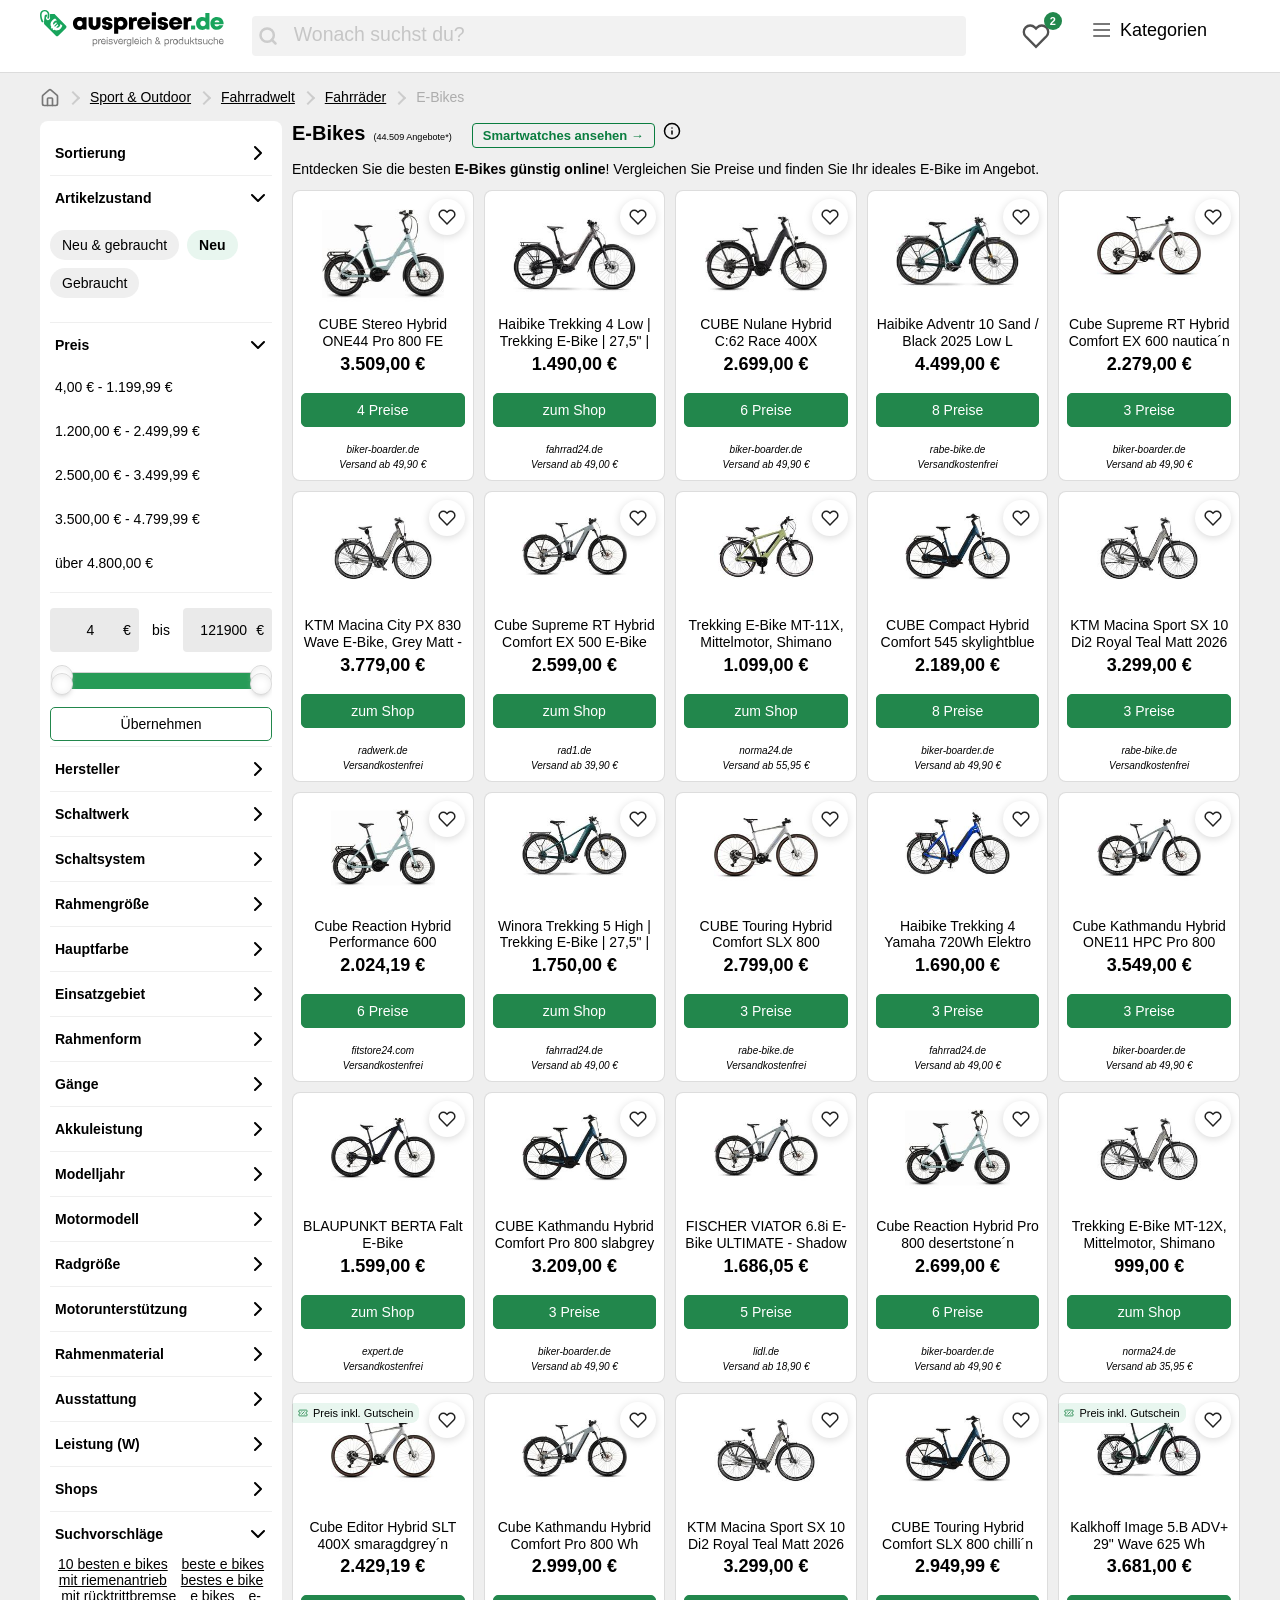
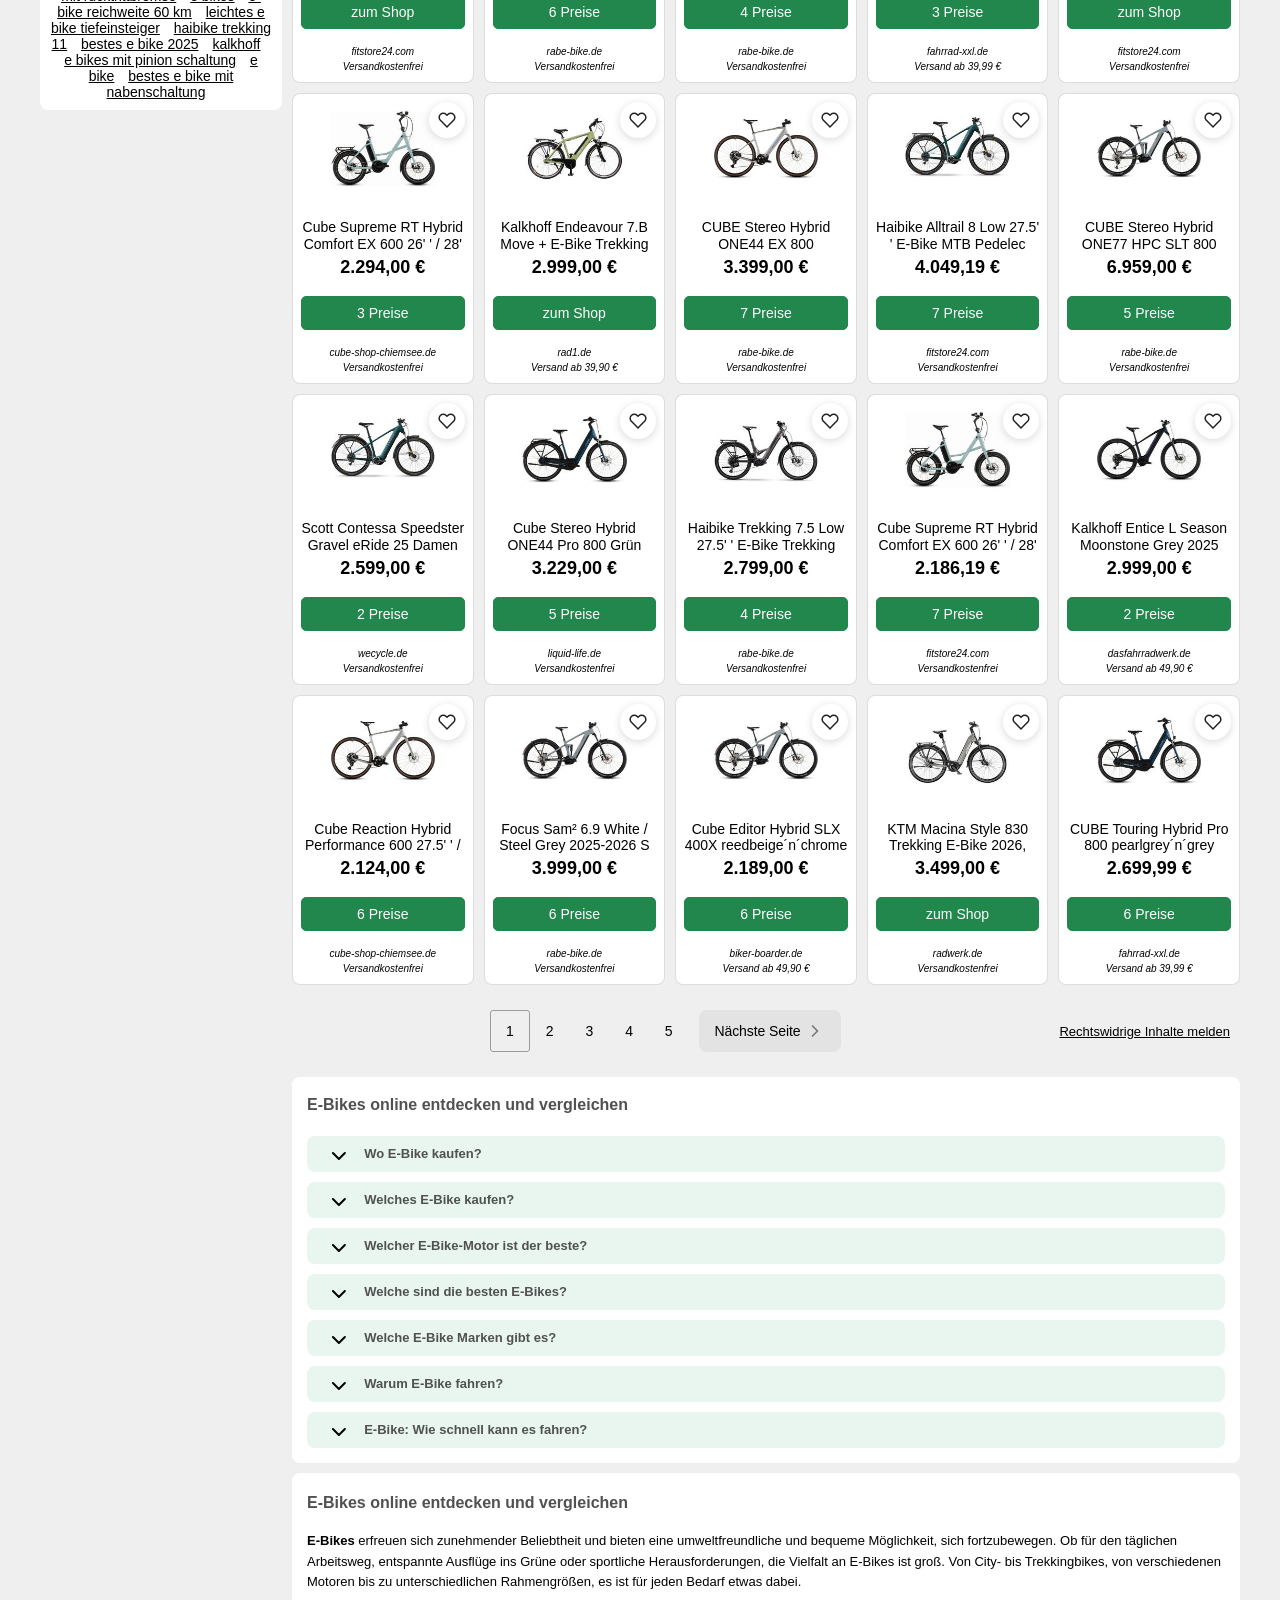
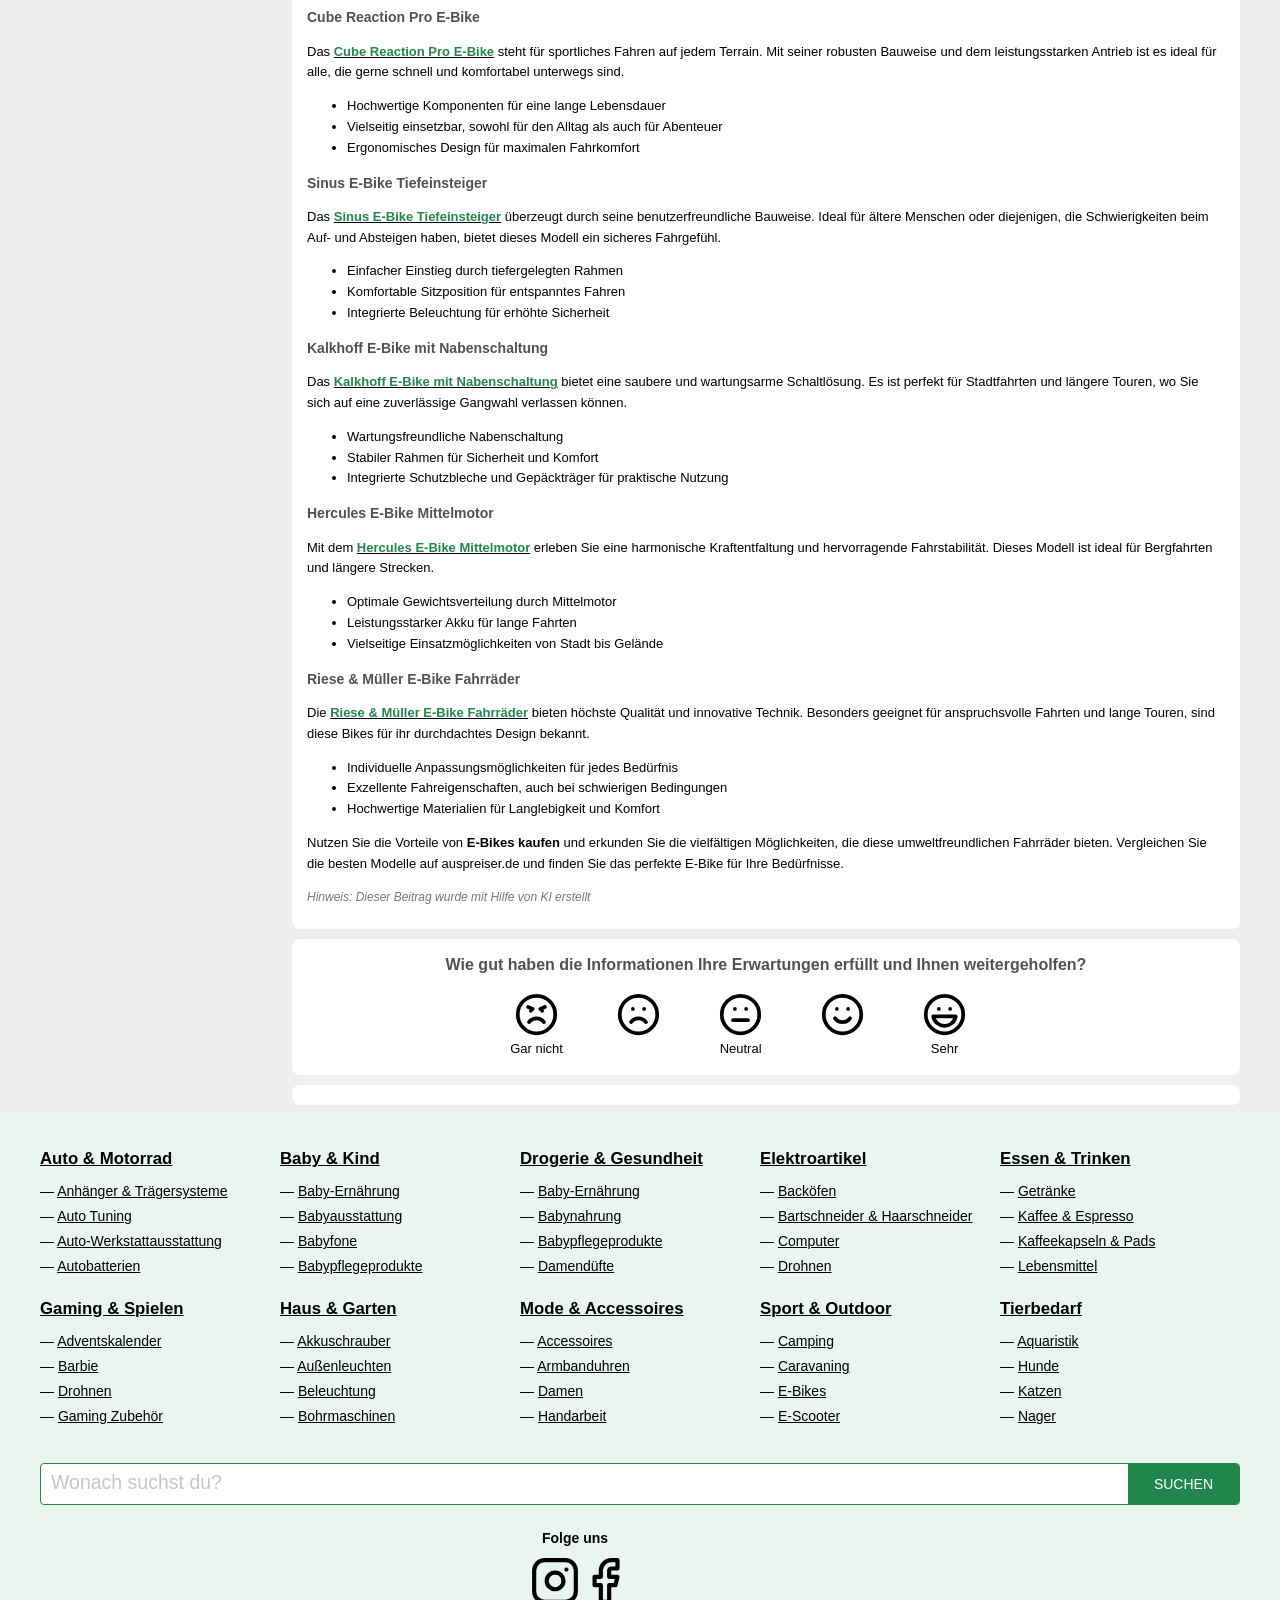
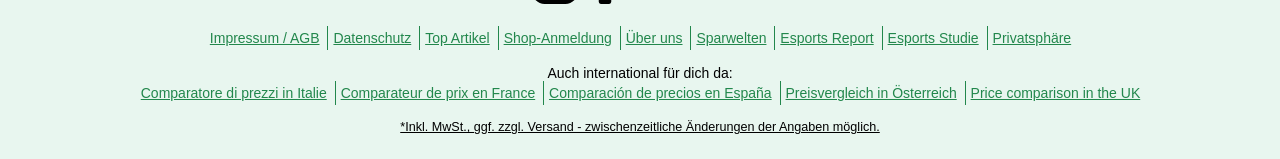
==== commit 2d36bbd8: "Add files via upload" ====
--- a/wp/index.html
+++ b/wp/index.html
@@ -340,12 +340,19 @@
         }
         .wl-price-drop svg { width: 13px; height: 13px; }
     </style>
-    <script src="./assets/296056725224369" async=""></script><script async="" src="./assets/fbevents.js"></script><script type="module" src="./assets/index.module.js"></script><script type="text/javascript" id="afs-script" async="true" src="./assets/ads.js"></script></head>
+    <script src="./assets/296056725224369" async=""></script><script async="" src="./assets/fbevents.js"></script><script type="module" src="./assets/index.module.js"></script><script type="text/javascript" id="afs-script" async="true" src="./assets/ads.js"></script><style>
+/* Prototype cross-navigation link (scoped, keeps vendored CSS diff-clean) */
+.proto-crosslink { display:inline-block; margin-left:12px; padding:4px 10px; font-size:13px;
+  font-weight:600; color:#0a7d3f; border:1px solid #0a7d3f; border-radius:4px;
+  text-decoration:none; vertical-align:middle; }
+.proto-crosslink:hover { background:#0a7d3f; color:#fff; }
+</style>
+</head>
     <body class="auspreiser-like">
         <div id="wrapper">
     <div class="header container header-common">
         <div class="header-content container">
-            <a href="https://www.auspreiser.de/" class="logo">
+            <a href="./index.html" class="logo">
     <svg class="category-menu-toggle-logo" aria-label="Preisvergleich &amp; Produktsuche" data-name="Layer 1" xmlns="http://www.w3.org/2000/svg" viewBox="0 0 190 45">
         <g class="logo__label">
             <path d="M1.6,4.8c0-2,1.3-3.6,3.3-3.6C6.5,1.4,8,2.8,8,4.6c0,0.4-0.2,1.3-0.2,2C7.6,7.5,7.5,7.9,7.5,7.9v0.2
@@ -2037,6 +2044,7 @@
     <div class="toolbar">
             <h1 id="results-title">E-Bikes</h1>
             <span class="small">(44.509 Angebote*)</span>
+        <a class="proto-crosslink" href="./smartwatches.html" title="Zur Kategorie Smartwatches">Smartwatches ansehen →</a>
         <a class="ranking-link" href="https://www.auspreiser.de/ranking.html" title="Mehr über diese Ergebnisse"></a>
     </div>
     <div class="filter-bar">
